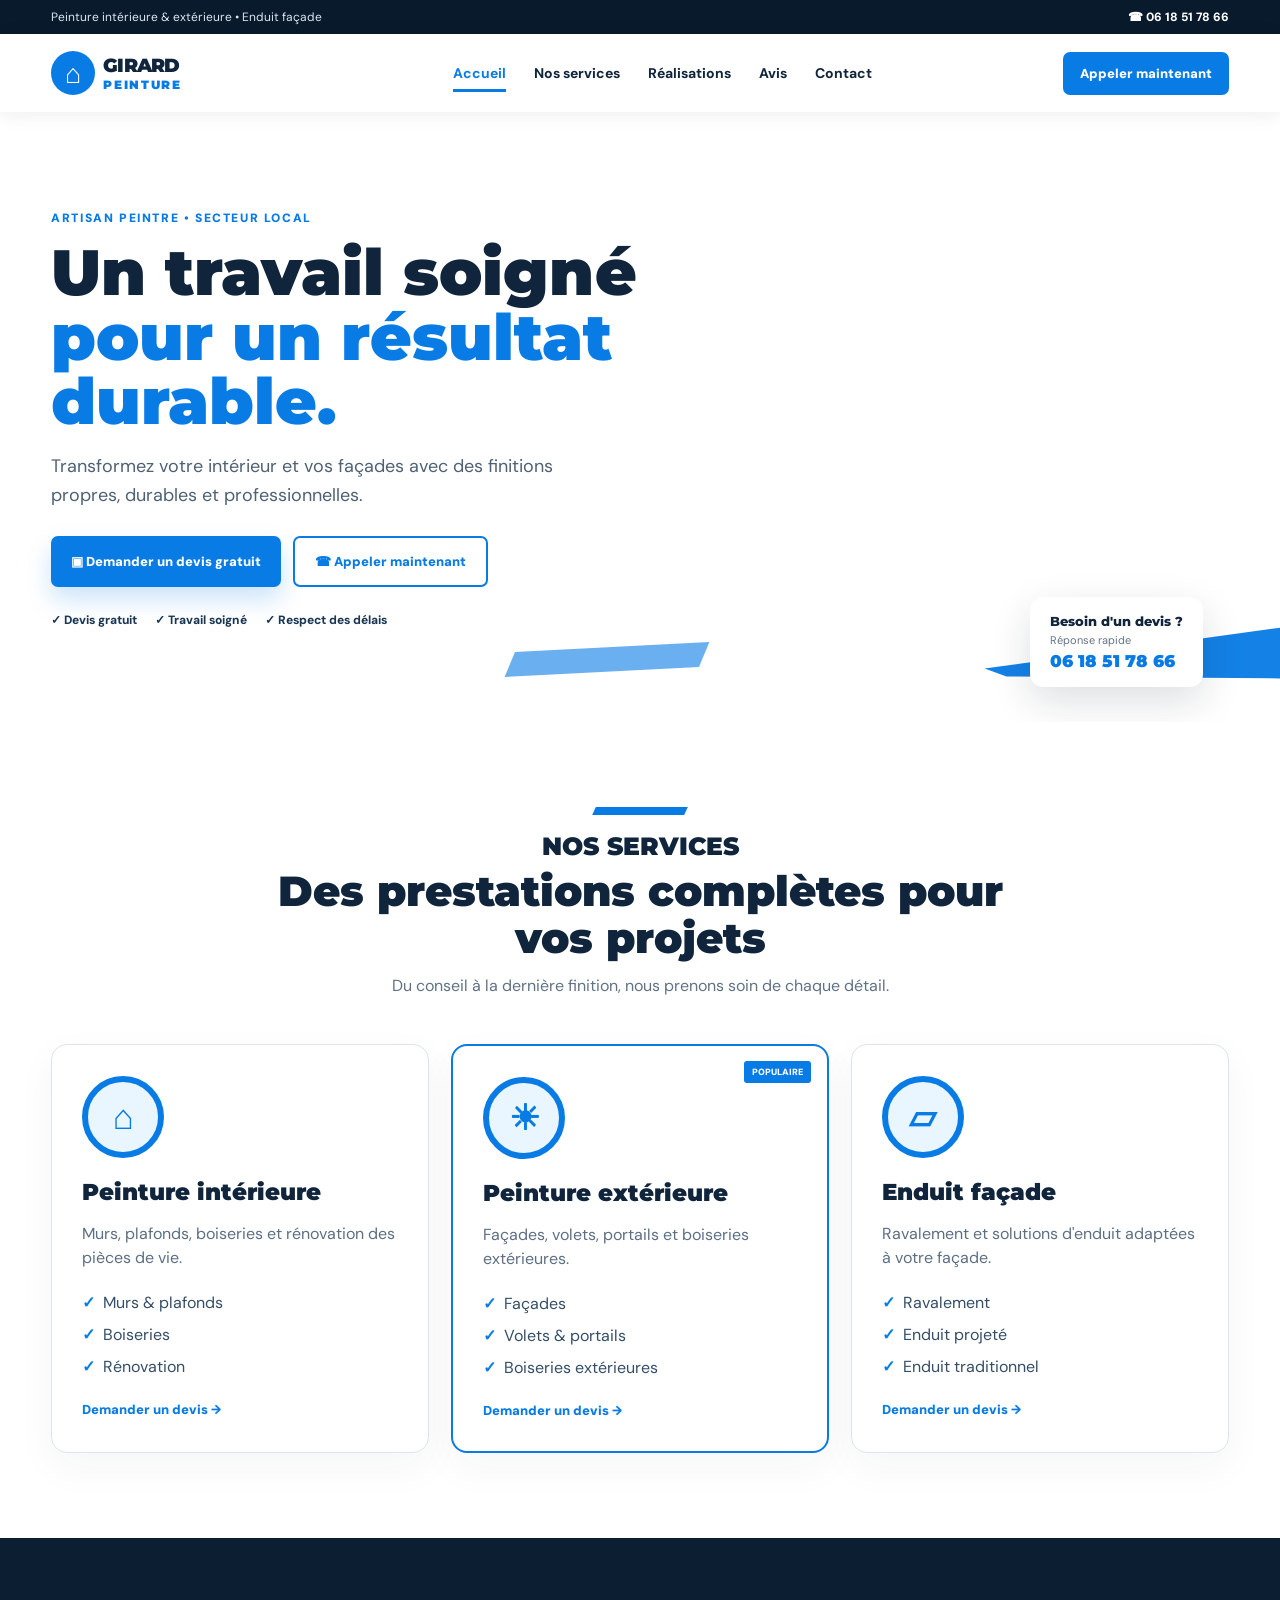
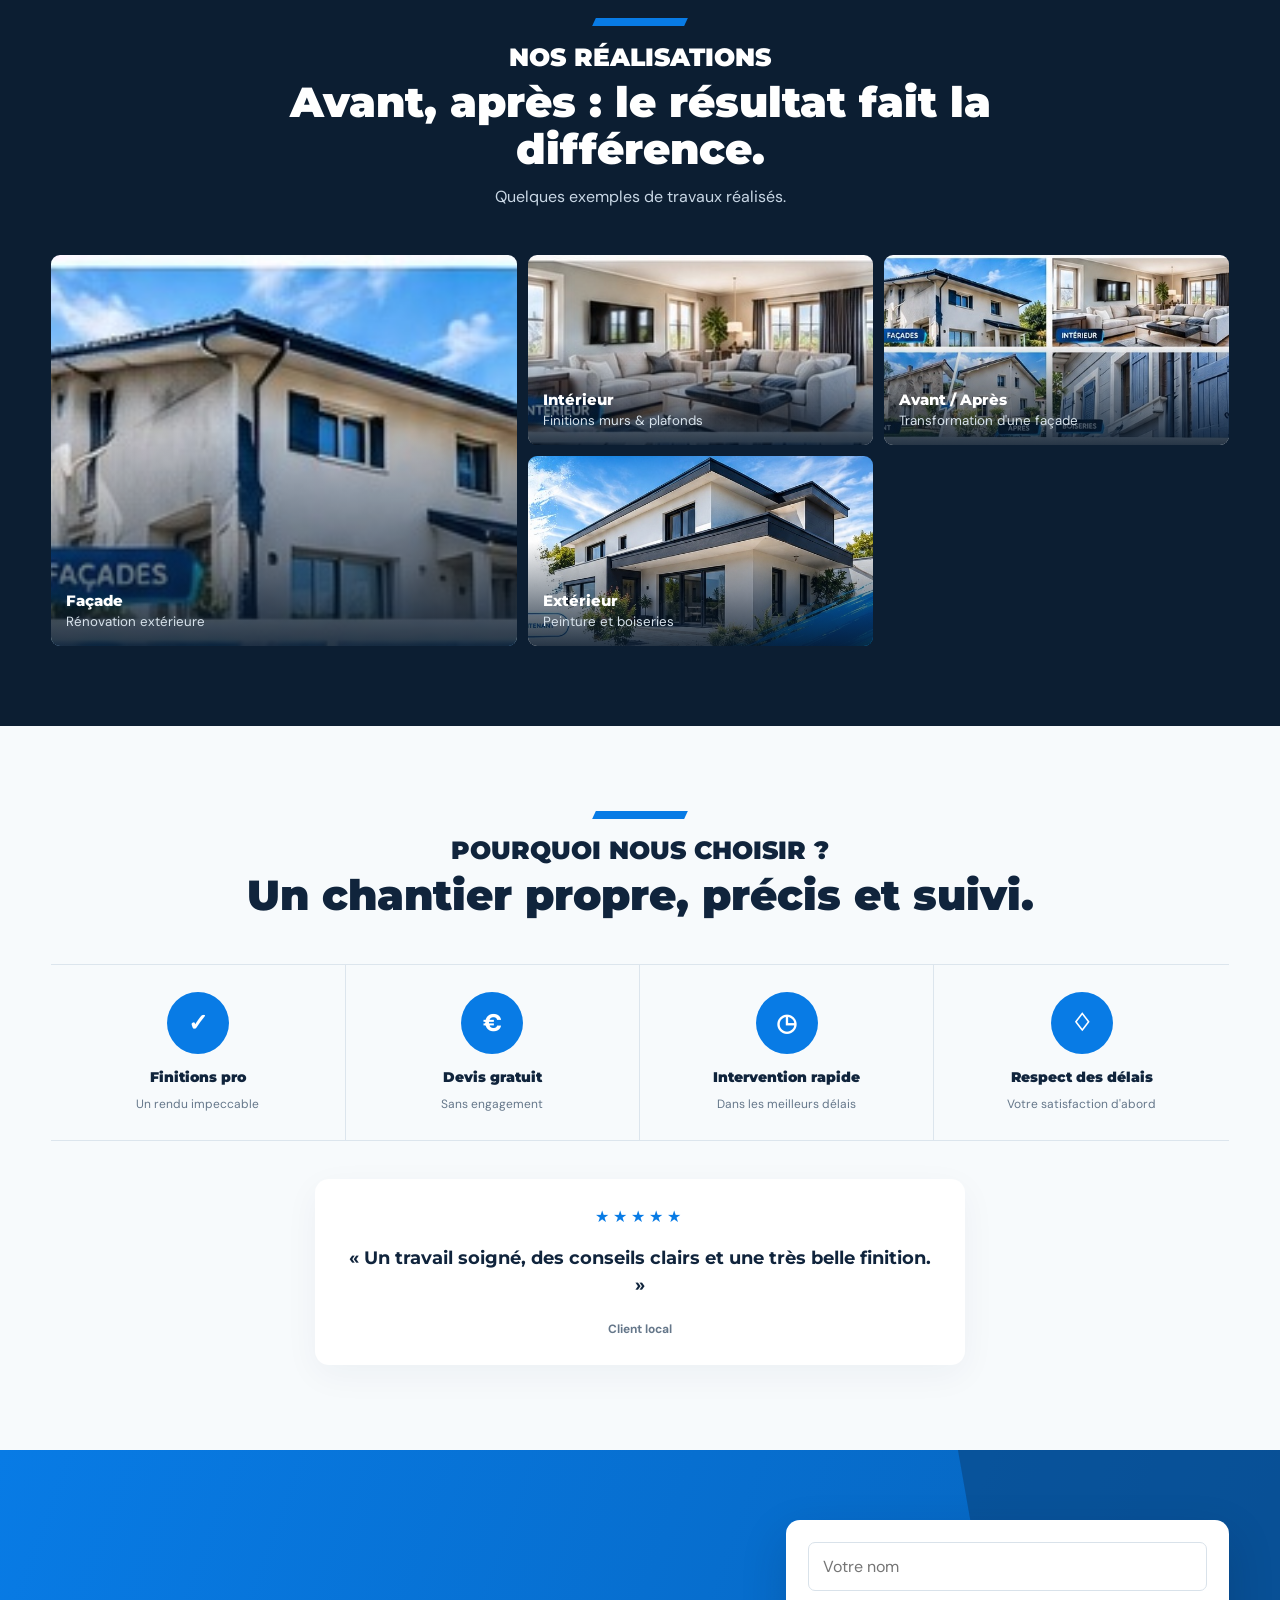
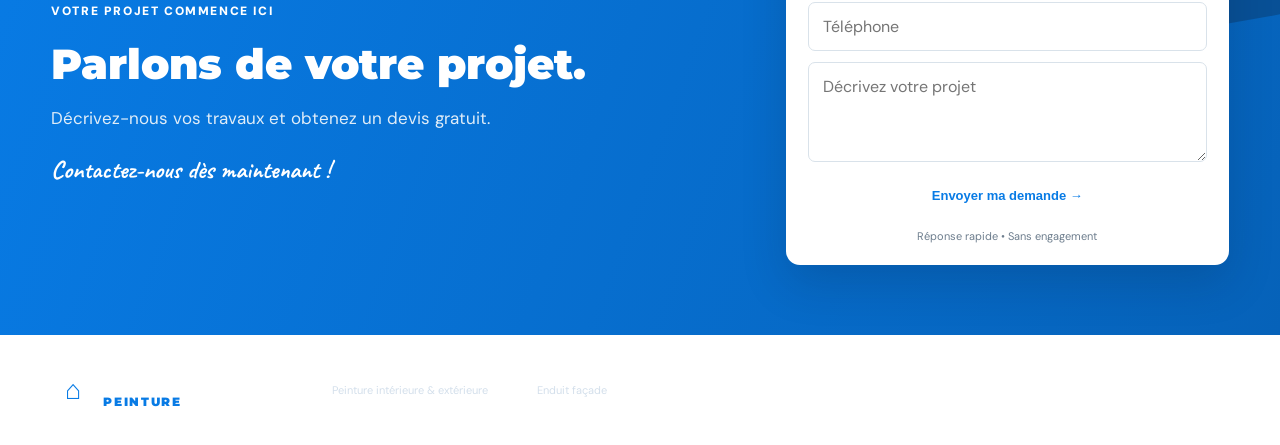
==== index.html @ bf3f321a "Add files via upload" ====
<!doctype html>
<html lang="fr">
<head>
<meta charset="utf-8">
<meta name="viewport" content="width=device-width, initial-scale=1">
<meta name="description" content="Girard Peinture — peinture intérieure, extérieure, boiseries et enduit façade. Devis gratuit.">
<meta name="theme-color" content="#087be5">
<title>Girard Peinture — Peinture & rénovation</title>
<link rel="preconnect" href="https://fonts.googleapis.com">
<link rel="preconnect" href="https://fonts.gstatic.com" crossorigin>
<link href="https://fonts.googleapis.com/css2?family=DM+Sans:wght@400;500;600;700;800&family=Montserrat:wght@700;800;900&family=Caveat:wght@600;700&display=swap" rel="stylesheet">
<link rel="stylesheet" href="style.css">
</head>
<body>
<div class="top-strip"><div class="wrap top-inner"><span>Peinture intérieure & extérieure • Enduit façade</span><a href="tel:+33618517866">☎ 06 18 51 78 66</a></div></div>
<header class="header">
 <div class="wrap nav">
  <a class="logo" href="#accueil"><span class="logo-mark">⌂</span><span><b>GIRARD</b><em>PEINTURE</em></span></a>
  <button class="burger" aria-label="Ouvrir le menu">☰</button>
  <nav id="nav"><a class="active" href="#accueil">Accueil</a><a href="#services">Nos services</a><a href="#realisations">Réalisations</a><a href="#avis">Avis</a><a href="#contact">Contact</a></nav>
  <a class="header-call" href="tel:+33618517866">Appeler maintenant</a>
 </div>
</header>

<main>
<section id="accueil" class="hero">
 <div class="hero-bg"></div><div class="hero-fade"></div><div class="brush brush-one"></div><div class="brush brush-two"></div>
 <div class="wrap hero-grid">
  <div class="hero-copy">
   <div class="badge">ARTISAN PEINTRE • SECTEUR LOCAL</div>
   <h1>Un travail soigné<br><span>pour un résultat durable.</span></h1>
   <p>Transformez votre intérieur et vos façades avec des finitions propres, durables et professionnelles.</p>
   <div class="actions"><a class="btn primary" href="#contact">▣ Demander un devis gratuit</a><a class="btn secondary" href="tel:+33618517866">☎ Appeler maintenant</a></div>
   <div class="proof"><span>✓ Devis gratuit</span><span>✓ Travail soigné</span><span>✓ Respect des délais</span></div>
  </div>
 </div>
 <div class="hero-card"><strong>Besoin d'un devis ?</strong><span>Réponse rapide</span><a href="tel:+33618517866">06 18 51 78 66</a></div>
</section>

<section id="services" class="section">
 <div class="wrap">
  <div class="section-head"><div class="paint-line"></div><p>NOS SERVICES</p><h2>Des prestations complètes pour vos projets</h2><span>Du conseil à la dernière finition, nous prenons soin de chaque détail.</span></div>
  <div class="services">
   <article class="service"><div class="service-icon">⌂</div><h3>Peinture intérieure</h3><p>Murs, plafonds, boiseries et rénovation des pièces de vie.</p><ul><li>Murs & plafonds</li><li>Boiseries</li><li>Rénovation</li></ul><a href="#contact">Demander un devis →</a></article>
   <article class="service featured"><div class="tag">POPULAIRE</div><div class="service-icon">☀</div><h3>Peinture extérieure</h3><p>Façades, volets, portails et boiseries extérieures.</p><ul><li>Façades</li><li>Volets & portails</li><li>Boiseries extérieures</li></ul><a href="#contact">Demander un devis →</a></article>
   <article class="service"><div class="service-icon">▱</div><h3>Enduit façade</h3><p>Ravalement et solutions d'enduit adaptées à votre façade.</p><ul><li>Ravalement</li><li>Enduit projeté</li><li>Enduit traditionnel</li></ul><a href="#contact">Demander un devis →</a></article>
  </div>
 </div>
</section>

<section id="realisations" class="projects">
 <div class="wrap">
  <div class="section-head dark"><div class="paint-line"></div><p>NOS RÉALISATIONS</p><h2>Avant, après : le résultat fait la différence.</h2><span>Quelques exemples de travaux réalisés.</span></div>
  <div class="project-gallery">
   <figure class="big"><img src="facade.jpg" alt="Réalisation de peinture de façade"><figcaption><b>Façade</b><small>Rénovation extérieure</small></figcaption></figure>
   <figure><img src="interieur.jpg" alt="Réalisation de peinture intérieure"><figcaption><b>Intérieur</b><small>Finitions murs & plafonds</small></figcaption></figure>
   <figure><img src="realisations.jpg" alt="Avant après peinture"><figcaption><b>Avant / Après</b><small>Transformation d'une façade</small></figcaption></figure>
   <figure><img src="hero.jpg" alt="Maison rénovée"><figcaption><b>Extérieur</b><small>Peinture et boiseries</small></figcaption></figure>
  </div>
 </div>
</section>

<section id="avis" class="section light-section">
 <div class="wrap">
  <div class="section-head"><div class="paint-line"></div><p>POURQUOI NOUS CHOISIR ?</p><h2>Un chantier propre, précis et suivi.</h2></div>
  <div class="benefits">
   <div><i>✓</i><h3>Finitions pro</h3><span>Un rendu impeccable</span></div>
   <div><i>€</i><h3>Devis gratuit</h3><span>Sans engagement</span></div>
   <div><i>◷</i><h3>Intervention rapide</h3><span>Dans les meilleurs délais</span></div>
   <div><i>♢</i><h3>Respect des délais</h3><span>Votre satisfaction d'abord</span></div>
  </div>
  <div class="quote"><div class="stars">★★★★★</div><p>« Un travail soigné, des conseils clairs et une très belle finition. »</p><strong>Client local</strong></div>
 </div>
</section>

<section id="contact" class="contact">
 <div class="contact-shape"></div>
 <div class="wrap contact-grid">
  <div><div class="badge light-badge">VOTRE PROJET COMMENCE ICI</div><h2>Parlons de votre projet.</h2><p>Décrivez-nous vos travaux et obtenez un devis gratuit.</p><div class="scribble">Contactez-nous dès maintenant !</div></div>
  <form class="contact-form" onsubmit="return fakeSubmit(event)">
   <input id="name" required placeholder="Votre nom">
   <input id="phone" required placeholder="Téléphone">
   <textarea id="message" required placeholder="Décrivez votre projet"></textarea>
   <button class="btn white" type="submit">Envoyer ma demande →</button>
   <small id="form-note">Réponse rapide • Sans engagement</small>
  </form>
 </div>
</section>
</main>

<footer><div class="wrap footer"><div class="logo footer-logo"><span class="logo-mark">⌂</span><span><b>GIRARD</b><em>PEINTURE</em></span></div><span>Peinture intérieure & extérieure</span><span>Enduit façade</span><a href="tel:+33618517866">06 18 51 78 66</a><a href="mailto:contact@girard-peinture.fr">contact@girard-peinture.fr</a></div></footer>
<script src="script.js"></script>
</body></html>
---- style.css ----
*{box-sizing:border-box}html{scroll-behavior:smooth}body{margin:0;font-family:"DM Sans",sans-serif;color:#10243c;background:#fff}a{text-decoration:none;color:inherit}.wrap{width:min(1180px,92%);margin:auto}.top-strip{background:#081a2c;color:#dbe6ef;font-size:12px}.top-inner{height:34px;display:flex;justify-content:space-between;align-items:center}.top-inner a{color:#fff;font-weight:800}.header{height:78px;background:#fff;position:sticky;top:0;z-index:30;box-shadow:0 3px 18px #071a2b12}.nav{height:100%;display:flex;align-items:center;gap:28px}.logo{display:flex;align-items:center;gap:8px;min-width:210px}.logo-mark{width:44px;height:44px;border-radius:50%;display:grid;place-items:center;background:#087be5;color:#fff;font:900 27px Montserrat}.logo b{display:block;font:900 19px Montserrat;letter-spacing:-.8px}.logo em{display:block;color:#087be5;font:900 12px Montserrat;letter-spacing:1.7px;font-style:normal}.nav nav{display:flex;justify-content:center;gap:28px;flex:1}.nav nav a{font-size:14px;font-weight:700;padding:29px 0;position:relative}.nav nav a.active,.nav nav a:hover{color:#087be5}.nav nav a.active:after{content:"";position:absolute;height:3px;background:#087be5;left:0;right:0;bottom:19px}.header-call{background:#087be5;color:#fff;border-radius:7px;padding:13px 17px;font-weight:900;font-size:13px}.burger{display:none;background:none;border:0;font-size:25px}.hero{height:610px;position:relative;overflow:hidden}.hero-bg{position:absolute;inset:0;background:url("assets/hero.jpg") center right/cover no-repeat}.hero-fade{position:absolute;inset:0;background:linear-gradient(90deg,#fff 0%,#fff 39%,#ffffffeb 54%,#ffffff35 77%,transparent 100%)}.brush{position:absolute;background:#087be5;transform:skewX(-25deg) rotate(-3deg);opacity:.95}.brush-one{width:360px;height:62px;right:-70px;bottom:35px;clip-path:polygon(0 55%,100% 0,94% 100%,7% 70%)}.brush-two{width:190px;height:25px;left:40%;bottom:50px;opacity:.6}.hero-grid{height:100%;display:flex;align-items:center;position:relative}.hero-copy{max-width:640px}.badge{display:inline-block;color:#087be5;font-size:12px;font-weight:900;letter-spacing:1.6px;margin-bottom:14px}.hero h1{font:900 clamp(40px,5.1vw,64px)/1.01 Montserrat;margin:0 0 17px}.hero h1 span{color:#087be5}.hero-copy>p{font-size:18px;line-height:1.65;color:#4e6175;max-width:570px}.actions{display:flex;gap:12px;flex-wrap:wrap;margin:25px 0}.btn{display:inline-flex;border:0;align-items:center;justify-content:center;border-radius:7px;padding:15px 20px;font-size:13px;font-weight:900;cursor:pointer}.primary{background:#087be5;color:#fff;box-shadow:0 12px 25px #087be536}.secondary{border:2px solid #087be5;color:#087be5;background:#fff}.proof{display:flex;gap:18px;flex-wrap:wrap;font-size:12px;font-weight:800;color:#193653}.hero-card{position:absolute;right:6%;bottom:35px;background:#fff;border-radius:13px;padding:16px 20px;box-shadow:0 14px 40px #071a2b24;display:flex;flex-direction:column;gap:4px}.hero-card strong{font:800 13px Montserrat}.hero-card span{font-size:11px;color:#647487}.hero-card a{color:#087be5;font:900 17px Montserrat}.section{padding:85px 0}.section-head{text-align:center;max-width:800px;margin:0 auto 45px}.paint-line{width:92px;height:8px;background:#087be5;transform:skewX(-25deg);margin:0 auto 16px}.section-head p{font:900 25px Montserrat;margin:0 0 7px}.section-head h2{font:900 clamp(28px,3.5vw,42px)/1.12 Montserrat;margin:0 0 11px}.section-head span{color:#607286;line-height:1.6}.services{display:grid;grid-template-columns:repeat(3,1fr);gap:22px}.service{position:relative;border:1px solid #dce5ed;border-radius:16px;padding:31px 30px;box-shadow:0 14px 40px #0b2b4d0b;background:#fff;transition:.25s}.service:hover{transform:translateY(-6px);box-shadow:0 20px 45px #0b2b4d17}.service.featured{border:2px solid #087be5}.tag{position:absolute;right:16px;top:15px;color:#fff;background:#087be5;padding:5px 8px;border-radius:3px;font-size:9px;font-weight:900}.service-icon{width:82px;height:82px;border-radius:50%;display:grid;place-items:center;border:6px solid #087be5;background:#eaf6ff;color:#087be5;font:900 35px Montserrat}.service h3{font:900 23px Montserrat;margin:20px 0 8px}.service p{color:#5c6f83;line-height:1.55}.service ul{list-style:none;padding:0;color:#344e68;line-height:2;margin:15px 0}.service li:before{content:"✓";color:#087be5;font-weight:900;margin-right:8px}.service a{color:#087be5;font-weight:900;font-size:13px}.projects{background:#0c1e32;padding:80px 0;color:#fff}.dark span{color:#c9d7e5}.dark p{color:#fff}.project-gallery{display:grid;grid-template-columns:1.35fr 1fr 1fr;grid-template-rows:190px 190px;gap:11px}.project-gallery figure{margin:0;position:relative;overflow:hidden;border-radius:9px}.project-gallery .big{grid-row:span 2}.project-gallery img{width:100%;height:100%;object-fit:cover;transition:.4s}.project-gallery figure:hover img{transform:scale(1.05)}.project-gallery figure:after{content:"";position:absolute;inset:0;background:linear-gradient(transparent 45%,#051629dc)}.project-gallery figcaption{position:absolute;z-index:2;bottom:15px;left:15px}.project-gallery b{display:block;font:800 15px Montserrat}.project-gallery small{color:#d8e3ec}.light-section{background:#f7fafc}.benefits{display:grid;grid-template-columns:repeat(4,1fr);border-top:1px solid #dce5ed;border-bottom:1px solid #dce5ed}.benefits>div{text-align:center;padding:27px 15px;border-right:1px solid #dce5ed}.benefits>div:last-child{border:0}.benefits i{width:62px;height:62px;border-radius:50%;display:grid;place-items:center;background:#087be5;color:#fff;font-style:normal;font-weight:900;font-size:24px;margin:0 auto 14px}.benefits h3{font:900 14px Montserrat;margin:0 0 6px}.benefits span{font-size:12px;color:#65778a}.quote{max-width:650px;margin:38px auto 0;background:#fff;border-radius:14px;padding:27px;text-align:center;box-shadow:0 10px 35px #0b2b4d0c}.stars{color:#087be5;letter-spacing:4px}.quote p{font:700 18px Montserrat;line-height:1.5}.quote strong{font-size:12px;color:#65778a}.contact{position:relative;overflow:hidden;background:linear-gradient(110deg,#087be5,#0662b9);color:#fff;padding:70px 0}.contact-shape{position:absolute;width:420px;height:260px;right:-110px;top:-80px;background:#0a3d70;opacity:.5;transform:rotate(-10deg)}.contact-grid{position:relative;display:grid;grid-template-columns:1.2fr .8fr;gap:70px;align-items:center}.light-badge{color:#fff}.contact h2{font:900 42px Montserrat;margin:5px 0 10px}.contact p{font-size:17px;color:#e0edf8}.scribble{font:700 25px Caveat,cursive;margin-top:25px}.contact-form{background:#fff;border-radius:14px;padding:22px;box-shadow:0 18px 45px #061a2c2b;display:flex;flex-direction:column;gap:11px}.contact-form input,.contact-form textarea{font:inherit;border:1px solid #d9e2ea;border-radius:7px;padding:13px 14px;outline:none}.contact-form input:focus,.contact-form textarea:focus{border-color:#087be5}.contact-form textarea{height:100px;resize:vertical}.white{background:#fff;color:#087be5}.contact-form small{color:#6d7d8d;text-align:center;font-size:11px}.footer{min-height:110px;display:grid;grid-template-columns:1.4fr 1fr 1fr 1fr 1.5fr;align-items:center;gap:18px;color:#d3dfeb;font-size:11px}.footer a{color:#fff}.footer-logo{color:#fff}.footer-logo .logo-mark{background:#fff;color:#087be5}@media(max-width:900px){.nav nav{display:none}.burger{display:block;order:3}.header-call{margin-left:auto}.hero{height:680px}.hero-bg{background-position:65% bottom;background-size:auto 54%}.hero-fade{background:linear-gradient(180deg,#fff 0%,#ffffffef 53%,#ffffff42 100%)}.hero-card{right:4%;bottom:20px}.services{grid-template-columns:1fr}.project-gallery{grid-template-columns:1fr 1fr;grid-template-rows:220px 180px 180px}.project-gallery .big{grid-column:span 2;grid-row:auto}.benefits{grid-template-columns:repeat(2,1fr)}.benefits>div:nth-child(2n){border-right:0}.contact-grid{grid-template-columns:1fr}.footer{grid-template-columns:repeat(2,1fr);padding:25px 0}}@media(max-width:600px){.top-inner{height:30px;font-size:10px}.top-inner span{display:none}.top-inner{justify-content:flex-end}.header{height:68px}.logo{min-width:0}.logo-mark{width:39px;height:39px;font-size:23px}.logo b{font-size:16px}.logo em{font-size:9px}.header-call{font-size:0;width:42px;height:42px;padding:0;display:grid;place-items:center}.header-call:after{content:"☎";font-size:18px}.hero{height:690px}.hero-copy{padding-top:35px}.hero h1{font-size:37px}.hero-copy>p{font-size:16px}.hero-card{left:4%;right:4%;bottom:18px;align-items:center}.section{padding:65px 0}.project-gallery{grid-template-columns:1fr;grid-template-rows:230px 190px 190px 190px}.project-gallery .big{grid-column:auto}.benefits{grid-template-columns:1fr}.benefits>div,.benefits>div:nth-child(2n){border-right:0;border-bottom:1px solid #dce5ed}.benefits>div:last-child{border-bottom:0}.contact h2{font-size:34px}.footer{grid-template-columns:1fr}.actions .btn{width:100%}}
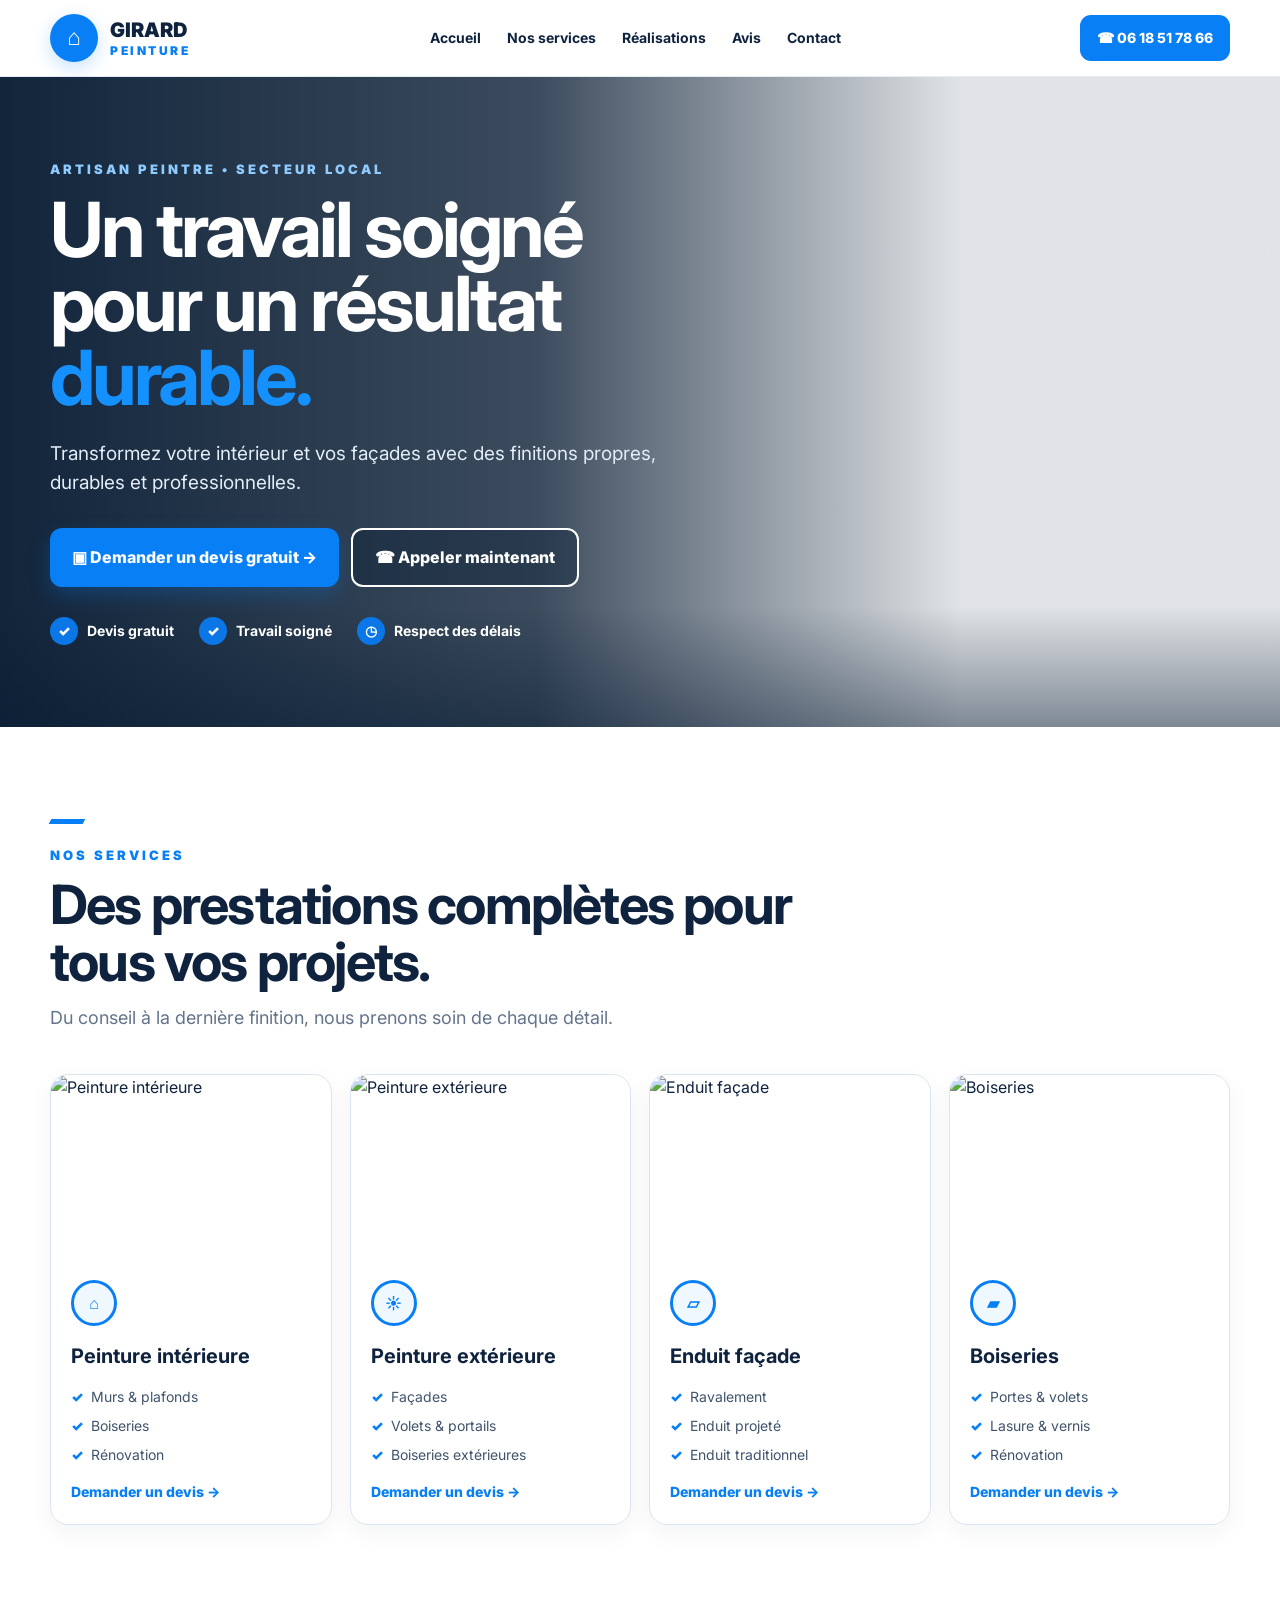
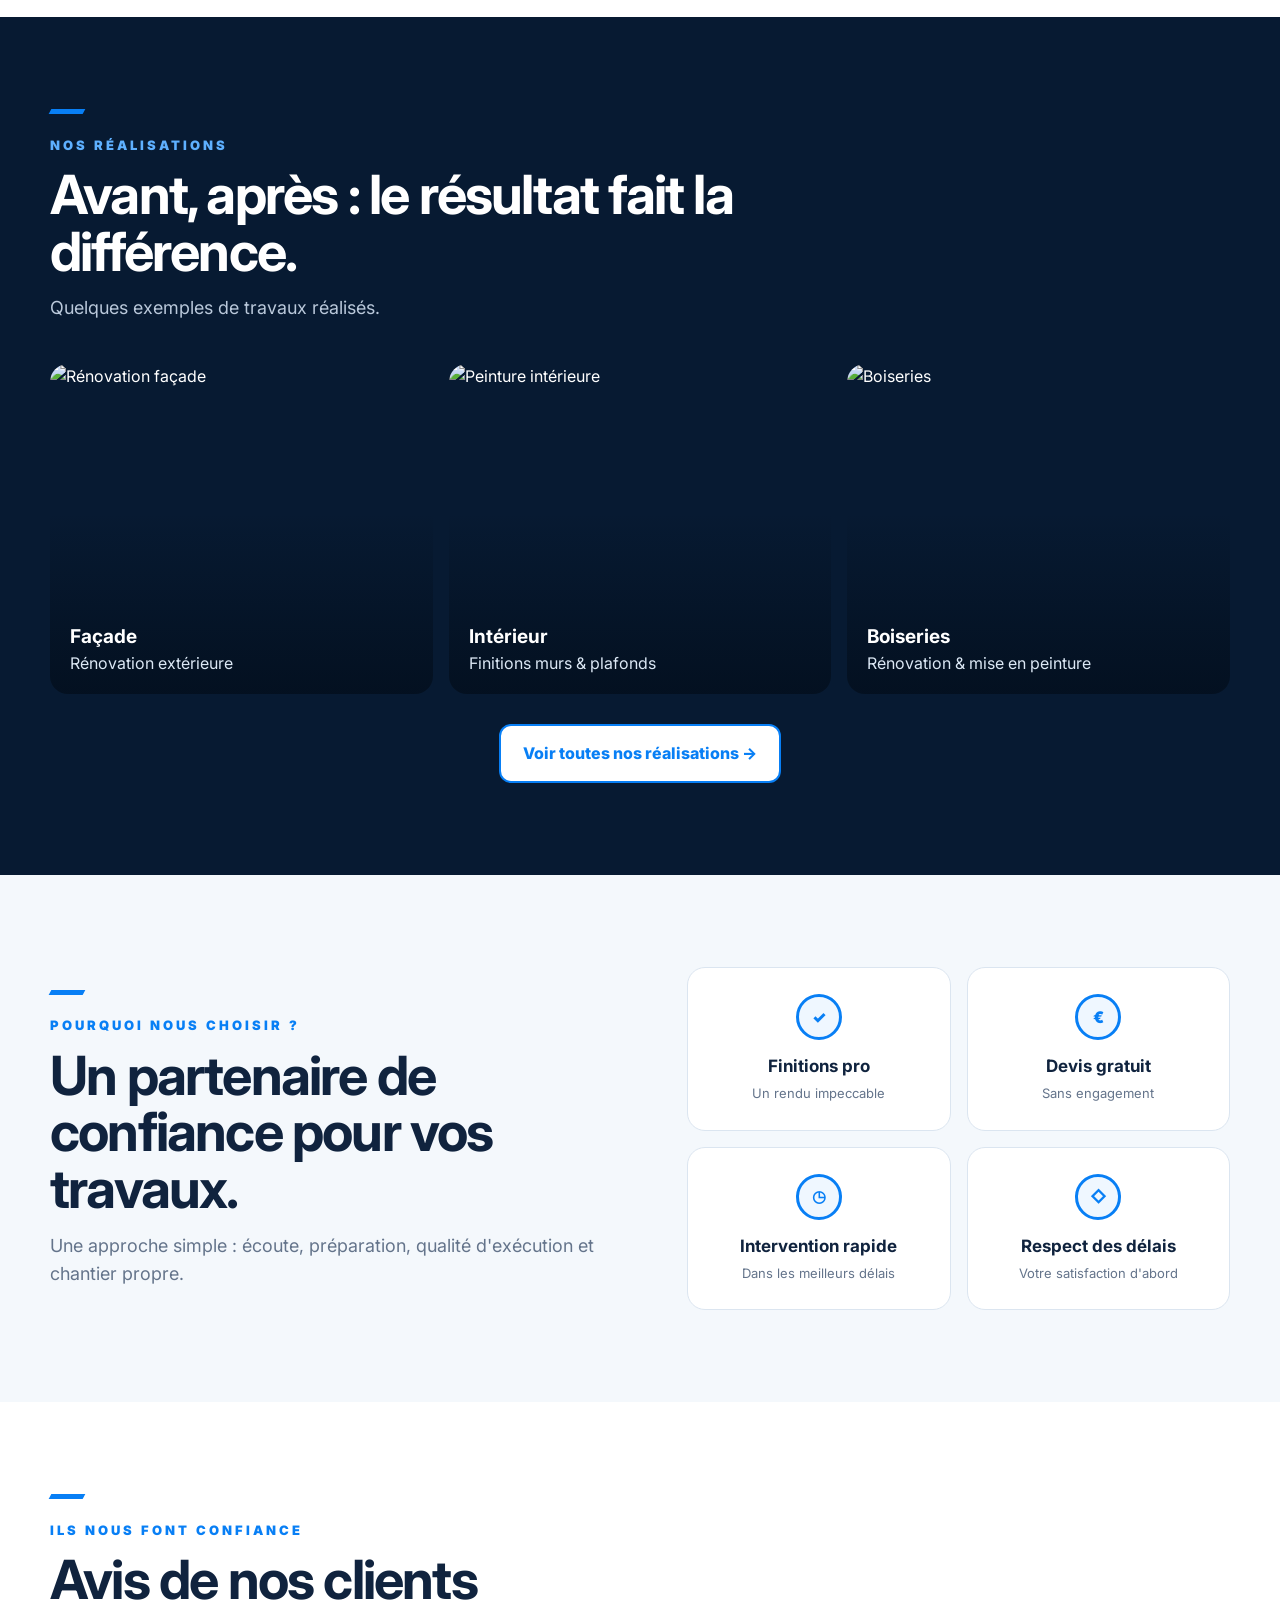
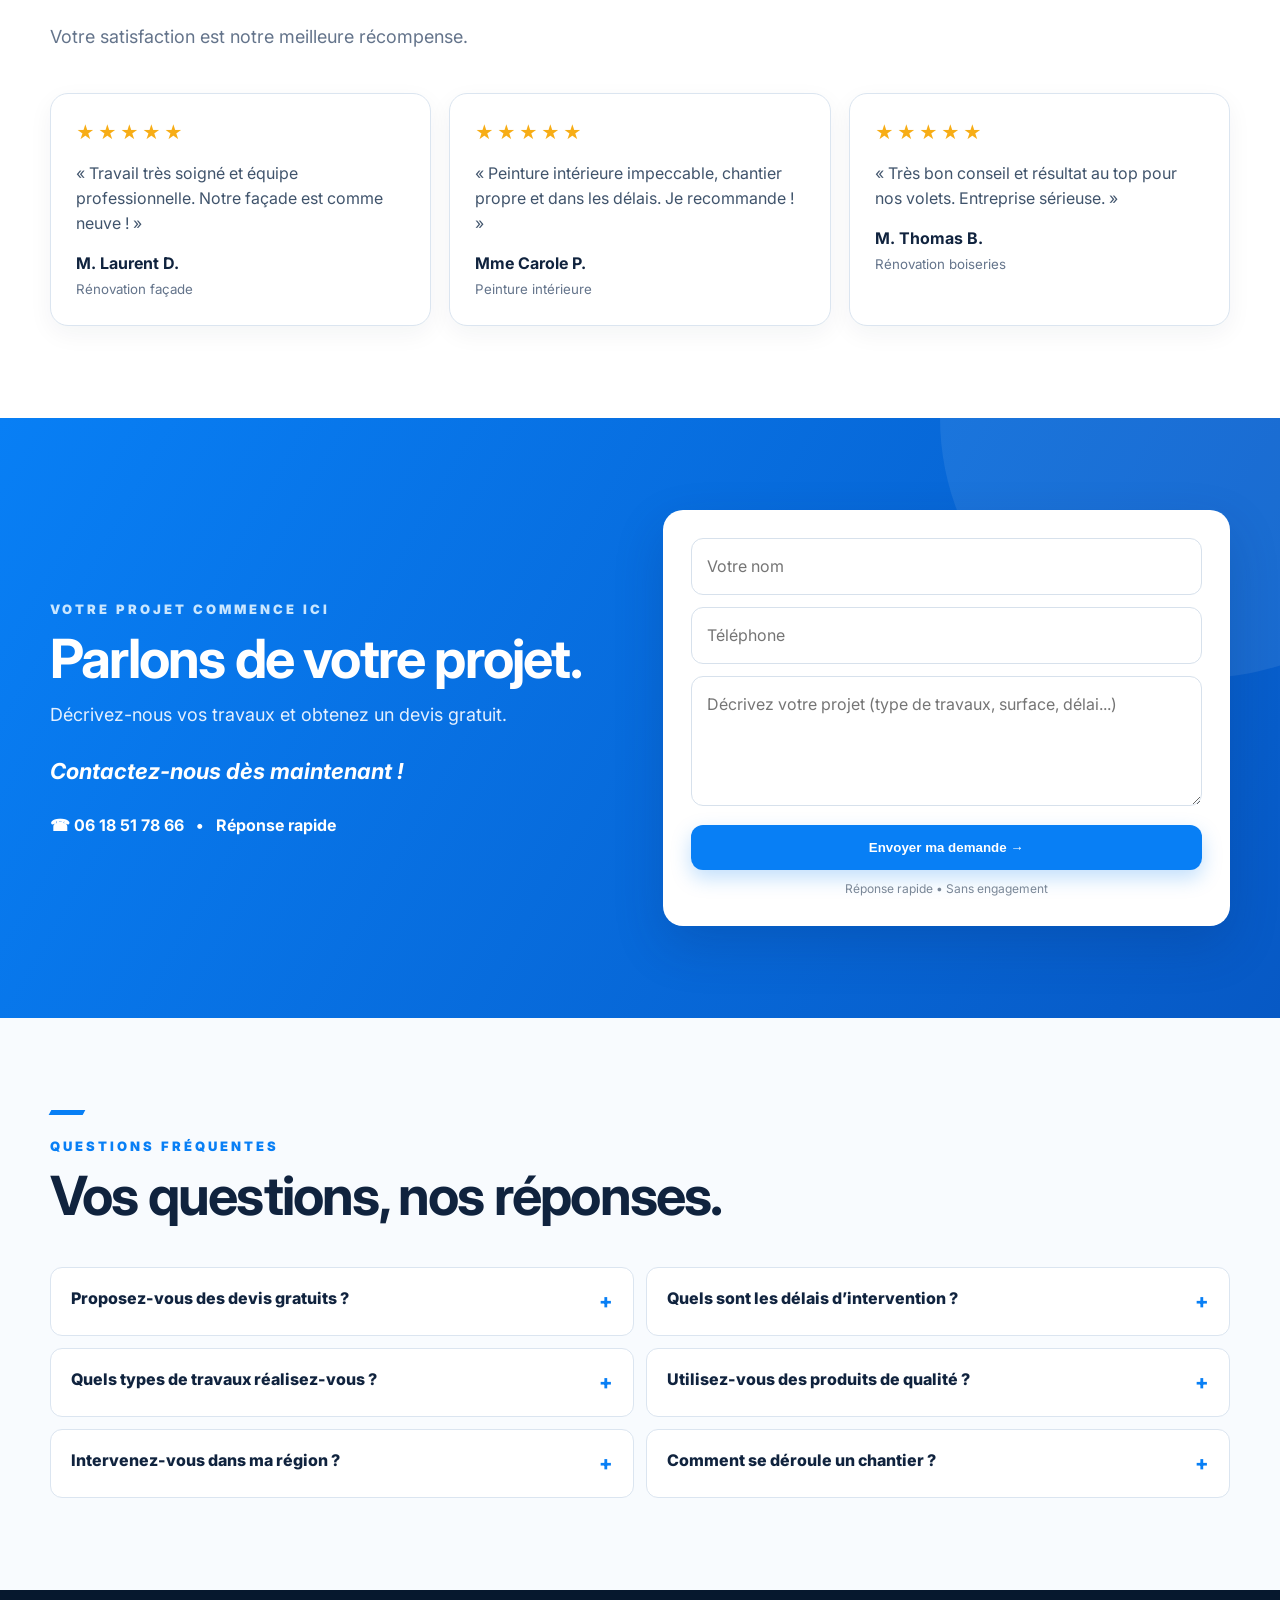
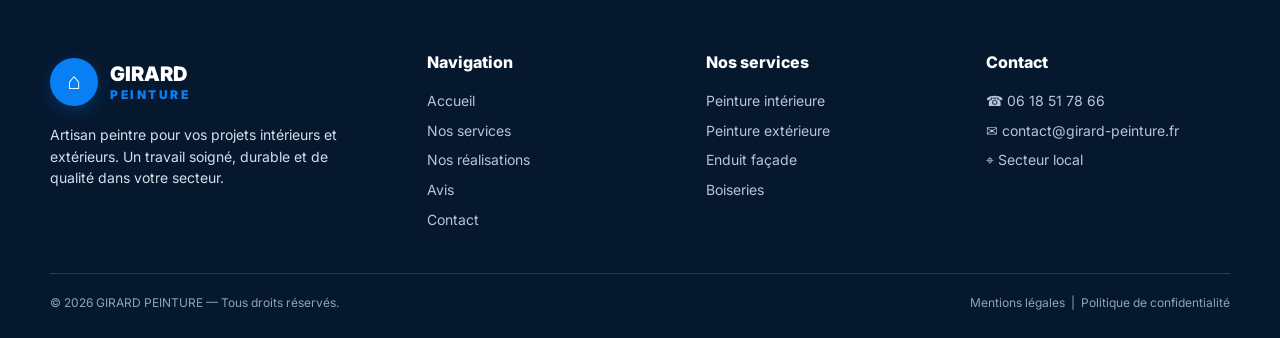
==== commit 534bbeff: "Add files via upload" ====
--- a/index.html
+++ b/index.html
@@ -1,93 +1,273 @@
-<!doctype html>
+<!DOCTYPE html>
 <html lang="fr">
 <head>
-<meta charset="utf-8">
-<meta name="viewport" content="width=device-width, initial-scale=1">
-<meta name="description" content="Girard Peinture — peinture intérieure, extérieure, boiseries et enduit façade. Devis gratuit.">
-<meta name="theme-color" content="#087be5">
-<title>Girard Peinture — Peinture & rénovation</title>
+<meta charset="UTF-8">
+<meta name="viewport" content="width=device-width, initial-scale=1.0">
+<meta name="description" content="GIRARD PEINTURE — Peinture intérieure, extérieure, enduit façade et boiseries. Devis gratuit.">
+<title>GIRARD PEINTURE — Peinture & rénovation</title>
 <link rel="preconnect" href="https://fonts.googleapis.com">
 <link rel="preconnect" href="https://fonts.gstatic.com" crossorigin>
-<link href="https://fonts.googleapis.com/css2?family=DM+Sans:wght@400;500;600;700;800&family=Montserrat:wght@700;800;900&family=Caveat:wght@600;700&display=swap" rel="stylesheet">
-<link rel="stylesheet" href="style.css">
+<link href="https://fonts.googleapis.com/css2?family=Inter:wght@400;500;600;700;800;900&display=swap" rel="stylesheet">
+<style>
+:root{--blue:#087ff5;--blue2:#126fe0;--navy:#071a32;--ink:#10233e;--muted:#64748b;--light:#f4f8fc;--line:#dbe5f0;--white:#fff;--radius:22px;--shadow:0 14px 40px rgba(15,35,62,.10)}
+*{box-sizing:border-box;margin:0;padding:0}
+html{scroll-behavior:smooth}
+body{font-family:Inter,Arial,sans-serif;color:var(--ink);background:#fff;line-height:1.55;overflow-x:hidden}
+a{text-decoration:none;color:inherit}
+img{display:block;width:100%;object-fit:cover}
+.container{width:min(1180px,calc(100% - 40px));margin:auto}
+.btn{display:inline-flex;align-items:center;justify-content:center;gap:10px;padding:15px 22px;border-radius:12px;font-weight:800;transition:.25s;cursor:pointer;border:0}
+.btn-primary{background:var(--blue);color:#fff;box-shadow:0 8px 20px rgba(8,127,245,.25)}
+.btn-primary:hover{transform:translateY(-2px);background:#006fe2}
+.btn-outline{border:2px solid var(--blue);color:var(--blue);background:#fff}
+.btn-outline:hover{background:#eef7ff}
+.section{padding:92px 0}
+.section-head{max-width:760px;margin-bottom:42px}
+.eyebrow{font-size:13px;letter-spacing:3px;font-weight:900;color:var(--blue);text-transform:uppercase;margin-bottom:12px}
+.kicker{display:inline-block;width:34px;height:5px;background:var(--blue);transform:skew(-28deg);margin-bottom:14px}
+h2{font-size:clamp(34px,5vw,54px);line-height:1.05;letter-spacing:-1.8px}
+.lead{font-size:18px;color:var(--muted);margin-top:14px}
+header{position:sticky;top:0;z-index:1000;background:rgba(255,255,255,.94);backdrop-filter:blur(14px);border-bottom:1px solid rgba(219,229,240,.7)}
+.nav{height:76px;display:flex;align-items:center;justify-content:space-between;gap:20px}
+.brand{display:flex;align-items:center;gap:12px;font-weight:900}
+.brand-mark{width:48px;height:48px;border-radius:50%;background:var(--blue);display:grid;place-items:center;color:#fff;font-size:23px;box-shadow:0 6px 18px rgba(8,127,245,.22)}
+.brand-name{font-size:20px;line-height:1}
+.brand-name span{display:block;color:var(--blue);font-size:12px;letter-spacing:2.5px;margin-top:5px}
+.navlinks{display:flex;gap:26px;font-size:14px;font-weight:700}
+.navlinks a:hover{color:var(--blue)}
+.nav-actions{display:flex;align-items:center;gap:10px}
+.phone{background:var(--blue);color:#fff;padding:12px 17px;border-radius:11px;font-weight:800;font-size:14px}
+.menu{display:none;border:0;background:transparent;font-size:28px;color:var(--blue)}
+.hero{position:relative;min-height:650px;color:#fff;background:linear-gradient(90deg,rgba(5,25,48,.95) 0%,rgba(5,25,48,.78) 42%,rgba(5,25,48,.12) 75%),url('https://images.unsplash.com/photo-1600607687920-4e2a09cf159d?auto=format&fit=crop&w=1800&q=85') center/cover}
+.hero:after{content:"";position:absolute;inset:auto 0 0;height:120px;background:linear-gradient(transparent,#061a31);opacity:.45}
+.hero-inner{position:relative;z-index:2;min-height:650px;display:flex;align-items:center;padding:75px 0}
+.hero-copy{max-width:650px}
+.hero h1{font-size:clamp(44px,6vw,76px);line-height:.98;letter-spacing:-3px;margin:12px 0 24px}
+.hero h1 span{color:#1590ff}
+.hero .lead{color:#e3edf8;max-width:620px;font-size:19px}
+.hero-buttons{display:flex;gap:12px;flex-wrap:wrap;margin-top:30px}
+.hero .btn-outline{background:rgba(7,26,50,.35);color:#fff;border-color:#fff}
+.hero-points{display:flex;gap:25px;flex-wrap:wrap;margin-top:30px}
+.hero-point{display:flex;align-items:center;gap:9px;font-weight:700;font-size:14px}
+.check{width:28px;height:28px;border-radius:50%;display:grid;place-items:center;background:#0b77e6;font-weight:900}
+.services{background:#fff}
+.cards{display:grid;grid-template-columns:repeat(4,1fr);gap:18px}
+.card{border:1px solid var(--line);border-radius:18px;overflow:hidden;background:#fff;box-shadow:0 8px 25px rgba(15,35,62,.05);transition:.3s}
+.card:hover{transform:translateY(-6px);box-shadow:var(--shadow)}
+.card img{height:185px}
+.card-body{padding:20px}
+.icon{width:46px;height:46px;border:3px solid var(--blue);border-radius:50%;display:grid;place-items:center;color:var(--blue);background:#eff7ff;font-weight:900;margin-bottom:15px}
+.card h3{font-size:20px;margin-bottom:9px}
+.card p{color:var(--muted);font-size:14px}
+.list{list-style:none;margin:14px 0}
+.list li{margin:7px 0;color:#40546c;font-size:14px}
+.list li:before{content:"✓";color:var(--blue);font-weight:900;margin-right:8px}
+.card-link{color:var(--blue);font-weight:800;font-size:14px}
+.gallery{background:var(--navy);color:#fff}
+.gallery .lead{color:#b9c8da}
+.gallery-grid{display:grid;grid-template-columns:repeat(3,1fr);gap:16px}
+.gallery-item{position:relative;height:330px;border-radius:18px;overflow:hidden}
+.gallery-item:after{content:"";position:absolute;inset:0;background:linear-gradient(transparent 45%,rgba(3,15,30,.88))}
+.gallery-item img{height:100%;transition:.5s}
+.gallery-item:hover img{transform:scale(1.04)}
+.gallery-text{position:absolute;z-index:2;left:20px;right:20px;bottom:18px}
+.gallery-text strong{display:block;font-size:19px}.gallery-text span{color:#dce8f5}
+.center{text-align:center;margin-top:30px}
+.why{background:var(--light)}
+.why-grid{display:grid;grid-template-columns:1.1fr 1fr;gap:40px;align-items:center}
+.benefits{display:grid;grid-template-columns:repeat(2,1fr);gap:16px}
+.benefit{background:#fff;border:1px solid var(--line);border-radius:18px;padding:26px;text-align:center}
+.benefit .icon{margin:0 auto 13px}
+.benefit h3{font-size:17px}.benefit p{font-size:13px;color:var(--muted);margin-top:4px}
+.reviews{background:#fff}
+.review-grid{display:grid;grid-template-columns:repeat(3,1fr);gap:18px}
+.review{border:1px solid var(--line);border-radius:18px;padding:25px;background:#fff;box-shadow:0 8px 25px rgba(15,35,62,.05)}
+.stars{color:#f7ad16;letter-spacing:3px;font-size:18px}.review p{margin:15px 0;color:#40546c}.review strong{display:block}.review small{color:var(--muted)}
+.contact{background:linear-gradient(120deg,#087ff5,#0759c5);color:#fff;position:relative;overflow:hidden}
+.contact:before{content:"";position:absolute;width:520px;height:520px;border-radius:50%;right:-180px;top:-260px;background:rgba(255,255,255,.08)}
+.contact-grid{position:relative;z-index:1;display:grid;grid-template-columns:1fr 1fr;gap:45px;align-items:center}
+.contact .lead{color:#e4f0ff}
+.contact-script{font-size:22px;font-style:italic;font-weight:700;margin-top:25px}
+.form{background:#fff;border-radius:20px;padding:28px;box-shadow:0 20px 50px rgba(2,40,100,.2)}
+.form input,.form textarea{width:100%;border:1px solid #d7e1ec;border-radius:12px;padding:15px;margin-bottom:12px;font:inherit;outline:none}
+.form input:focus,.form textarea:focus{border-color:var(--blue);box-shadow:0 0 0 3px rgba(8,127,245,.1)}
+.form textarea{min-height:130px;resize:vertical}
+.form .btn{width:100%}
+.form-note{text-align:center;color:#7a8797;font-size:12px;margin-top:10px}
+.faq{background:#f8fbfe}
+.faq-grid{display:grid;grid-template-columns:1fr 1fr;gap:12px}
+details{background:#fff;border:1px solid var(--line);border-radius:12px;padding:18px 20px}
+summary{cursor:pointer;font-weight:800;list-style:none;display:flex;justify-content:space-between}
+summary:after{content:"+";color:var(--blue);font-size:20px}
+details[open] summary:after{content:"−"}
+details p{color:var(--muted);padding-top:12px;font-size:14px}
+footer{background:#06182e;color:#d4dfec;padding:60px 0 25px}
+.footer-grid{display:grid;grid-template-columns:1.4fr 1fr 1fr 1fr;gap:35px}
+footer .brand-name{color:#fff}.footer-title{color:#fff;font-weight:800;margin-bottom:15px}
+footer a{display:block;color:#b7c6d8;margin:8px 0;font-size:14px}
+.footer-bottom{border-top:1px solid rgba(255,255,255,.15);margin-top:35px;padding-top:20px;display:flex;justify-content:space-between;font-size:12px;color:#8fa2b8}
+.reveal{opacity:0;transform:translateY(28px);transition:opacity .7s ease,transform .7s ease}
+.reveal.visible{opacity:1;transform:none}
+.to-top{position:fixed;right:20px;bottom:20px;width:48px;height:48px;border:0;border-radius:50%;background:var(--blue);color:#fff;font-size:20px;z-index:900;box-shadow:var(--shadow);cursor:pointer;opacity:0;pointer-events:none;transition:.25s}
+.to-top.show{opacity:1;pointer-events:auto}
+@media(max-width:900px){
+ .navlinks{display:none}.menu{display:block}.phone{padding:12px}.nav-actions{margin-left:auto}
+ .hero,.hero-inner{min-height:690px}.hero h1{letter-spacing:-2px}
+ .cards{grid-template-columns:repeat(2,1fr)}.gallery-grid,.review-grid{grid-template-columns:1fr 1fr}
+ .why-grid,.contact-grid{grid-template-columns:1fr}.footer-grid{grid-template-columns:1fr 1fr}
+}
+@media(max-width:620px){
+ .container{width:min(100% - 28px,1180px)}.nav{height:68px}.brand-mark{width:44px;height:44px}.brand-name{font-size:17px}
+ .phone{font-size:0;width:46px;height:46px;padding:0;display:grid;place-items:center}.phone:before{content:"☎";font-size:19px}
+ .hero{min-height:720px;background:linear-gradient(180deg,rgba(5,25,48,.88) 0%,rgba(5,25,48,.72) 50%,rgba(5,25,48,.94) 100%),url('https://images.unsplash.com/photo-1600607687920-4e2a09cf159d?auto=format&fit=crop&w=1200&q=85') center/cover}
+ .hero-inner{min-height:720px;padding:45px 0;align-items:flex-end}.hero h1{font-size:46px}.hero .lead{font-size:16px}
+ .hero-buttons{display:grid;grid-template-columns:1fr}.hero-points{gap:13px;justify-content:space-between}.hero-point{font-size:11px;flex-direction:column;text-align:center;gap:5px}.check{width:34px;height:34px}
+ .section{padding:68px 0}.cards{grid-template-columns:1fr 1fr;gap:10px}.card img{height:130px}.card-body{padding:14px}.card h3{font-size:17px}.list li{font-size:12px}.gallery-grid,.review-grid,.faq-grid{grid-template-columns:1fr}.gallery-item{height:300px}
+ .benefits{grid-template-columns:1fr 1fr}.benefit{padding:18px 10px}.benefit h3{font-size:15px}
+ .contact-grid{gap:28px}.form{padding:20px}.footer-grid{grid-template-columns:1fr 1fr;gap:25px}.footer-grid>div:first-child{grid-column:1/-1}
+ .footer-bottom{display:block}.footer-bottom span{display:block;margin-top:7px}
+}
+</style>
 </head>
 <body>
-<div class="top-strip"><div class="wrap top-inner"><span>Peinture intérieure & extérieure • Enduit façade</span><a href="tel:+33618517866">☎ 06 18 51 78 66</a></div></div>
-<header class="header">
- <div class="wrap nav">
-  <a class="logo" href="#accueil"><span class="logo-mark">⌂</span><span><b>GIRARD</b><em>PEINTURE</em></span></a>
-  <button class="burger" aria-label="Ouvrir le menu">☰</button>
-  <nav id="nav"><a class="active" href="#accueil">Accueil</a><a href="#services">Nos services</a><a href="#realisations">Réalisations</a><a href="#avis">Avis</a><a href="#contact">Contact</a></nav>
-  <a class="header-call" href="tel:+33618517866">Appeler maintenant</a>
+
+<header>
+ <div class="container nav">
+  <a href="#accueil" class="brand">
+   <div class="brand-mark">⌂</div>
+   <div class="brand-name">GIRARD<span>PEINTURE</span></div>
+  </a>
+  <nav class="navlinks">
+   <a href="#accueil">Accueil</a><a href="#services">Nos services</a><a href="#realisations">Réalisations</a><a href="#avis">Avis</a><a href="#contact">Contact</a>
+  </nav>
+  <div class="nav-actions">
+   <a class="phone" href="tel:0618517866">☎ <span>06 18 51 78 66</span></a>
+   <button class="menu" aria-label="Menu">☰</button>
+  </div>
  </div>
 </header>
 
 <main>
 <section id="accueil" class="hero">
- <div class="hero-bg"></div><div class="hero-fade"></div><div class="brush brush-one"></div><div class="brush brush-two"></div>
- <div class="wrap hero-grid">
-  <div class="hero-copy">
-   <div class="badge">ARTISAN PEINTRE • SECTEUR LOCAL</div>
-   <h1>Un travail soigné<br><span>pour un résultat durable.</span></h1>
-   <p>Transformez votre intérieur et vos façades avec des finitions propres, durables et professionnelles.</p>
-   <div class="actions"><a class="btn primary" href="#contact">▣ Demander un devis gratuit</a><a class="btn secondary" href="tel:+33618517866">☎ Appeler maintenant</a></div>
-   <div class="proof"><span>✓ Devis gratuit</span><span>✓ Travail soigné</span><span>✓ Respect des délais</span></div>
-  </div>
- </div>
- <div class="hero-card"><strong>Besoin d'un devis ?</strong><span>Réponse rapide</span><a href="tel:+33618517866">06 18 51 78 66</a></div>
-</section>
-
-<section id="services" class="section">
- <div class="wrap">
-  <div class="section-head"><div class="paint-line"></div><p>NOS SERVICES</p><h2>Des prestations complètes pour vos projets</h2><span>Du conseil à la dernière finition, nous prenons soin de chaque détail.</span></div>
-  <div class="services">
-   <article class="service"><div class="service-icon">⌂</div><h3>Peinture intérieure</h3><p>Murs, plafonds, boiseries et rénovation des pièces de vie.</p><ul><li>Murs & plafonds</li><li>Boiseries</li><li>Rénovation</li></ul><a href="#contact">Demander un devis →</a></article>
-   <article class="service featured"><div class="tag">POPULAIRE</div><div class="service-icon">☀</div><h3>Peinture extérieure</h3><p>Façades, volets, portails et boiseries extérieures.</p><ul><li>Façades</li><li>Volets & portails</li><li>Boiseries extérieures</li></ul><a href="#contact">Demander un devis →</a></article>
-   <article class="service"><div class="service-icon">▱</div><h3>Enduit façade</h3><p>Ravalement et solutions d'enduit adaptées à votre façade.</p><ul><li>Ravalement</li><li>Enduit projeté</li><li>Enduit traditionnel</li></ul><a href="#contact">Demander un devis →</a></article>
-  </div>
- </div>
-</section>
-
-<section id="realisations" class="projects">
- <div class="wrap">
-  <div class="section-head dark"><div class="paint-line"></div><p>NOS RÉALISATIONS</p><h2>Avant, après : le résultat fait la différence.</h2><span>Quelques exemples de travaux réalisés.</span></div>
-  <div class="project-gallery">
-   <figure class="big"><img src="facade.jpg" alt="Réalisation de peinture de façade"><figcaption><b>Façade</b><small>Rénovation extérieure</small></figcaption></figure>
-   <figure><img src="interieur.jpg" alt="Réalisation de peinture intérieure"><figcaption><b>Intérieur</b><small>Finitions murs & plafonds</small></figcaption></figure>
-   <figure><img src="realisations.jpg" alt="Avant après peinture"><figcaption><b>Avant / Après</b><small>Transformation d'une façade</small></figcaption></figure>
-   <figure><img src="hero.jpg" alt="Maison rénovée"><figcaption><b>Extérieur</b><small>Peinture et boiseries</small></figcaption></figure>
-  </div>
- </div>
-</section>
-
-<section id="avis" class="section light-section">
- <div class="wrap">
-  <div class="section-head"><div class="paint-line"></div><p>POURQUOI NOUS CHOISIR ?</p><h2>Un chantier propre, précis et suivi.</h2></div>
+ <div class="container hero-inner">
+  <div class="hero-copy reveal">
+   <div class="eyebrow" style="color:#8ecbff">ARTISAN PEINTRE • SECTEUR LOCAL</div>
+   <h1>Un travail soigné<br>pour un résultat <span>durable.</span></h1>
+   <p class="lead">Transformez votre intérieur et vos façades avec des finitions propres, durables et professionnelles.</p>
+   <div class="hero-buttons">
+    <a class="btn btn-primary" href="#contact">▣ Demander un devis gratuit →</a>
+    <a class="btn btn-outline" href="tel:0618517866">☎ Appeler maintenant</a>
+   </div>
+   <div class="hero-points">
+    <div class="hero-point"><span class="check">✓</span>Devis gratuit</div>
+    <div class="hero-point"><span class="check">✓</span>Travail soigné</div>
+    <div class="hero-point"><span class="check">◷</span>Respect des délais</div>
+   </div>
+  </div>
+ </div>
+</section>
+
+<section id="services" class="section services">
+ <div class="container">
+  <div class="section-head reveal"><div class="kicker"></div><div class="eyebrow">Nos services</div><h2>Des prestations complètes pour tous vos projets.</h2><p class="lead">Du conseil à la dernière finition, nous prenons soin de chaque détail.</p></div>
+  <div class="cards">
+   <article class="card reveal"><img src="https://images.unsplash.com/photo-1600566753190-17f0baa2a6c3?auto=format&fit=crop&w=900&q=85" alt="Peinture intérieure"><div class="card-body"><div class="icon">⌂</div><h3>Peinture intérieure</h3><ul class="list"><li>Murs & plafonds</li><li>Boiseries</li><li>Rénovation</li></ul><a class="card-link" href="#contact">Demander un devis →</a></div></article>
+   <article class="card reveal"><img src="https://images.unsplash.com/photo-1600607688969-a5bfcd646154?auto=format&fit=crop&w=900&q=85" alt="Peinture extérieure"><div class="card-body"><div class="icon">☀</div><h3>Peinture extérieure</h3><ul class="list"><li>Façades</li><li>Volets & portails</li><li>Boiseries extérieures</li></ul><a class="card-link" href="#contact">Demander un devis →</a></div></article>
+   <article class="card reveal"><img src="https://images.unsplash.com/photo-1600607687939-ce8a6c25118c?auto=format&fit=crop&w=900&q=85" alt="Enduit façade"><div class="card-body"><div class="icon">▱</div><h3>Enduit façade</h3><ul class="list"><li>Ravalement</li><li>Enduit projeté</li><li>Enduit traditionnel</li></ul><a class="card-link" href="#contact">Demander un devis →</a></div></article>
+   <article class="card reveal"><img src="https://images.unsplash.com/photo-1600566753086-00f18fb6b3ea?auto=format&fit=crop&w=900&q=85" alt="Boiseries"><div class="card-body"><div class="icon">▰</div><h3>Boiseries</h3><ul class="list"><li>Portes & volets</li><li>Lasure & vernis</li><li>Rénovation</li></ul><a class="card-link" href="#contact">Demander un devis →</a></div></article>
+  </div>
+ </div>
+</section>
+
+<section id="realisations" class="section gallery">
+ <div class="container">
+  <div class="section-head reveal"><div class="kicker"></div><div class="eyebrow" style="color:#5eb0ff">Nos réalisations</div><h2>Avant, après : le résultat fait la différence.</h2><p class="lead">Quelques exemples de travaux réalisés.</p></div>
+  <div class="gallery-grid">
+   <div class="gallery-item reveal"><img src="https://images.unsplash.com/photo-1600585154340-be6161a56a0c?auto=format&fit=crop&w=1200&q=85" alt="Rénovation façade"><div class="gallery-text"><strong>Façade</strong><span>Rénovation extérieure</span></div></div>
+   <div class="gallery-item reveal"><img src="https://images.unsplash.com/photo-1600607687920-4e2a09cf159d?auto=format&fit=crop&w=1200&q=85" alt="Peinture intérieure"><div class="gallery-text"><strong>Intérieur</strong><span>Finitions murs & plafonds</span></div></div>
+   <div class="gallery-item reveal"><img src="https://images.unsplash.com/photo-1600566753190-17f0baa2a6c3?auto=format&fit=crop&w=1200&q=85" alt="Boiseries"><div class="gallery-text"><strong>Boiseries</strong><span>Rénovation & mise en peinture</span></div></div>
+  </div>
+  <div class="center"><a class="btn btn-outline" href="#contact">Voir toutes nos réalisations →</a></div>
+ </div>
+</section>
+
+<section class="section why">
+ <div class="container why-grid">
+  <div class="reveal"><div class="kicker"></div><div class="eyebrow">Pourquoi nous choisir ?</div><h2>Un partenaire de confiance pour vos travaux.</h2><p class="lead">Une approche simple : écoute, préparation, qualité d'exécution et chantier propre.</p></div>
   <div class="benefits">
-   <div><i>✓</i><h3>Finitions pro</h3><span>Un rendu impeccable</span></div>
-   <div><i>€</i><h3>Devis gratuit</h3><span>Sans engagement</span></div>
-   <div><i>◷</i><h3>Intervention rapide</h3><span>Dans les meilleurs délais</span></div>
-   <div><i>♢</i><h3>Respect des délais</h3><span>Votre satisfaction d'abord</span></div>
-  </div>
-  <div class="quote"><div class="stars">★★★★★</div><p>« Un travail soigné, des conseils clairs et une très belle finition. »</p><strong>Client local</strong></div>
- </div>
-</section>
-
-<section id="contact" class="contact">
- <div class="contact-shape"></div>
- <div class="wrap contact-grid">
-  <div><div class="badge light-badge">VOTRE PROJET COMMENCE ICI</div><h2>Parlons de votre projet.</h2><p>Décrivez-nous vos travaux et obtenez un devis gratuit.</p><div class="scribble">Contactez-nous dès maintenant !</div></div>
-  <form class="contact-form" onsubmit="return fakeSubmit(event)">
-   <input id="name" required placeholder="Votre nom">
-   <input id="phone" required placeholder="Téléphone">
-   <textarea id="message" required placeholder="Décrivez votre projet"></textarea>
-   <button class="btn white" type="submit">Envoyer ma demande →</button>
-   <small id="form-note">Réponse rapide • Sans engagement</small>
+   <div class="benefit reveal"><div class="icon">✓</div><h3>Finitions pro</h3><p>Un rendu impeccable</p></div>
+   <div class="benefit reveal"><div class="icon">€</div><h3>Devis gratuit</h3><p>Sans engagement</p></div>
+   <div class="benefit reveal"><div class="icon">◷</div><h3>Intervention rapide</h3><p>Dans les meilleurs délais</p></div>
+   <div class="benefit reveal"><div class="icon">◇</div><h3>Respect des délais</h3><p>Votre satisfaction d'abord</p></div>
+  </div>
+ </div>
+</section>
+
+<section id="avis" class="section reviews">
+ <div class="container">
+  <div class="section-head reveal"><div class="kicker"></div><div class="eyebrow">Ils nous font confiance</div><h2>Avis de nos clients</h2><p class="lead">Votre satisfaction est notre meilleure récompense.</p></div>
+  <div class="review-grid">
+   <article class="review reveal"><div class="stars">★★★★★</div><p>« Travail très soigné et équipe professionnelle. Notre façade est comme neuve ! »</p><strong>M. Laurent D.</strong><small>Rénovation façade</small></article>
+   <article class="review reveal"><div class="stars">★★★★★</div><p>« Peinture intérieure impeccable, chantier propre et dans les délais. Je recommande ! »</p><strong>Mme Carole P.</strong><small>Peinture intérieure</small></article>
+   <article class="review reveal"><div class="stars">★★★★★</div><p>« Très bon conseil et résultat au top pour nos volets. Entreprise sérieuse. »</p><strong>M. Thomas B.</strong><small>Rénovation boiseries</small></article>
+  </div>
+ </div>
+</section>
+
+<section id="contact" class="section contact">
+ <div class="container contact-grid">
+  <div class="reveal"><div class="eyebrow" style="color:#c9e6ff">Votre projet commence ici</div><h2>Parlons de votre projet.</h2><p class="lead">Décrivez-nous vos travaux et obtenez un devis gratuit.</p><p class="contact-script">Contactez-nous dès maintenant !</p><p style="margin-top:25px;font-weight:700">☎ 06 18 51 78 66 &nbsp; • &nbsp; Réponse rapide</p></div>
+  <form class="form reveal" action="mailto:contact@girard-peinture.fr" method="post" enctype="text/plain">
+   <input name="nom" placeholder="Votre nom" required>
+   <input name="telephone" type="tel" placeholder="Téléphone" required>
+   <textarea name="projet" placeholder="Décrivez votre projet (type de travaux, surface, délai...)" required></textarea>
+   <button class="btn btn-primary" type="submit">Envoyer ma demande →</button>
+   <div class="form-note">Réponse rapide • Sans engagement</div>
   </form>
  </div>
 </section>
+
+<section class="section faq">
+ <div class="container">
+  <div class="section-head reveal"><div class="kicker"></div><div class="eyebrow">Questions fréquentes</div><h2>Vos questions, nos réponses.</h2></div>
+  <div class="faq-grid">
+   <details class="reveal"><summary>Proposez-vous des devis gratuits ?</summary><p>Oui, la demande de devis est gratuite et sans engagement.</p></details>
+   <details class="reveal"><summary>Quels sont les délais d’intervention ?</summary><p>Ils dépendent du chantier. Contactez-nous pour connaître nos disponibilités.</p></details>
+   <details class="reveal"><summary>Quels types de travaux réalisez-vous ?</summary><p>Peinture intérieure, extérieure, façades, enduits et boiseries.</p></details>
+   <details class="reveal"><summary>Utilisez-vous des produits de qualité ?</summary><p>Nous privilégions des produits adaptés au support et au résultat recherché.</p></details>
+   <details class="reveal"><summary>Intervenez-vous dans ma région ?</summary><p>Nous intervenons dans notre secteur local. Appelez-nous pour vérifier votre adresse.</p></details>
+   <details class="reveal"><summary>Comment se déroule un chantier ?</summary><p>Échange sur le projet, préparation, protection, réalisation, finitions et contrôle du résultat.</p></details>
+  </div>
+ </div>
+</section>
 </main>
 
-<footer><div class="wrap footer"><div class="logo footer-logo"><span class="logo-mark">⌂</span><span><b>GIRARD</b><em>PEINTURE</em></span></div><span>Peinture intérieure & extérieure</span><span>Enduit façade</span><a href="tel:+33618517866">06 18 51 78 66</a><a href="mailto:contact@girard-peinture.fr">contact@girard-peinture.fr</a></div></footer>
-<script src="script.js"></script>
-</body></html>+<footer>
+ <div class="container">
+  <div class="footer-grid">
+   <div><a href="#accueil" class="brand"><div class="brand-mark">⌂</div><div class="brand-name">GIRARD<span>PEINTURE</span></div></a><p style="margin-top:18px;font-size:14px;max-width:320px">Artisan peintre pour vos projets intérieurs et extérieurs. Un travail soigné, durable et de qualité dans votre secteur.</p></div>
+   <div><div class="footer-title">Navigation</div><a href="#accueil">Accueil</a><a href="#services">Nos services</a><a href="#realisations">Nos réalisations</a><a href="#avis">Avis</a><a href="#contact">Contact</a></div>
+   <div><div class="footer-title">Nos services</div><a href="#services">Peinture intérieure</a><a href="#services">Peinture extérieure</a><a href="#services">Enduit façade</a><a href="#services">Boiseries</a></div>
+   <div><div class="footer-title">Contact</div><a href="tel:0618517866">☎ 06 18 51 78 66</a><a href="mailto:contact@girard-peinture.fr">✉ contact@girard-peinture.fr</a><a href="#contact">⌖ Secteur local</a></div>
+  </div>
+  <div class="footer-bottom"><span>© 2026 GIRARD PEINTURE — Tous droits réservés.</span><span>Mentions légales &nbsp;|&nbsp; Politique de confidentialité</span></div>
+ </div>
+</footer>
+
+<button class="to-top" aria-label="Retour en haut">↑</button>
+<script>
+const observer=new IntersectionObserver(entries=>entries.forEach(e=>{if(e.isIntersecting)e.target.classList.add('visible')}),{threshold:.12});
+document.querySelectorAll('.reveal').forEach(el=>observer.observe(el));
+const topBtn=document.querySelector('.to-top');
+addEventListener('scroll',()=>topBtn.classList.toggle('show',scrollY>500));
+topBtn.onclick=()=>scrollTo({top:0,behavior:'smooth'});
+document.querySelector('.menu').onclick=()=>{
+ const nav=document.querySelector('.navlinks');
+ const open=nav.style.display==='flex';
+ nav.style.display=open?'none':'flex';
+ if(!open){nav.style.position='absolute';nav.style.top='68px';nav.style.left='14px';nav.style.right='14px';nav.style.background='#fff';nav.style.padding='18px';nav.style.borderRadius='14px';nav.style.boxShadow='0 15px 35px rgba(15,35,62,.15)';nav.style.flexDirection='column';nav.style.gap='14px'}
+};
+document.querySelectorAll('.navlinks a').forEach(a=>a.addEventListener('click',()=>{if(innerWidth<901)document.querySelector('.navlinks').style.display='none'}));
+</script>
+</body>
+</html>
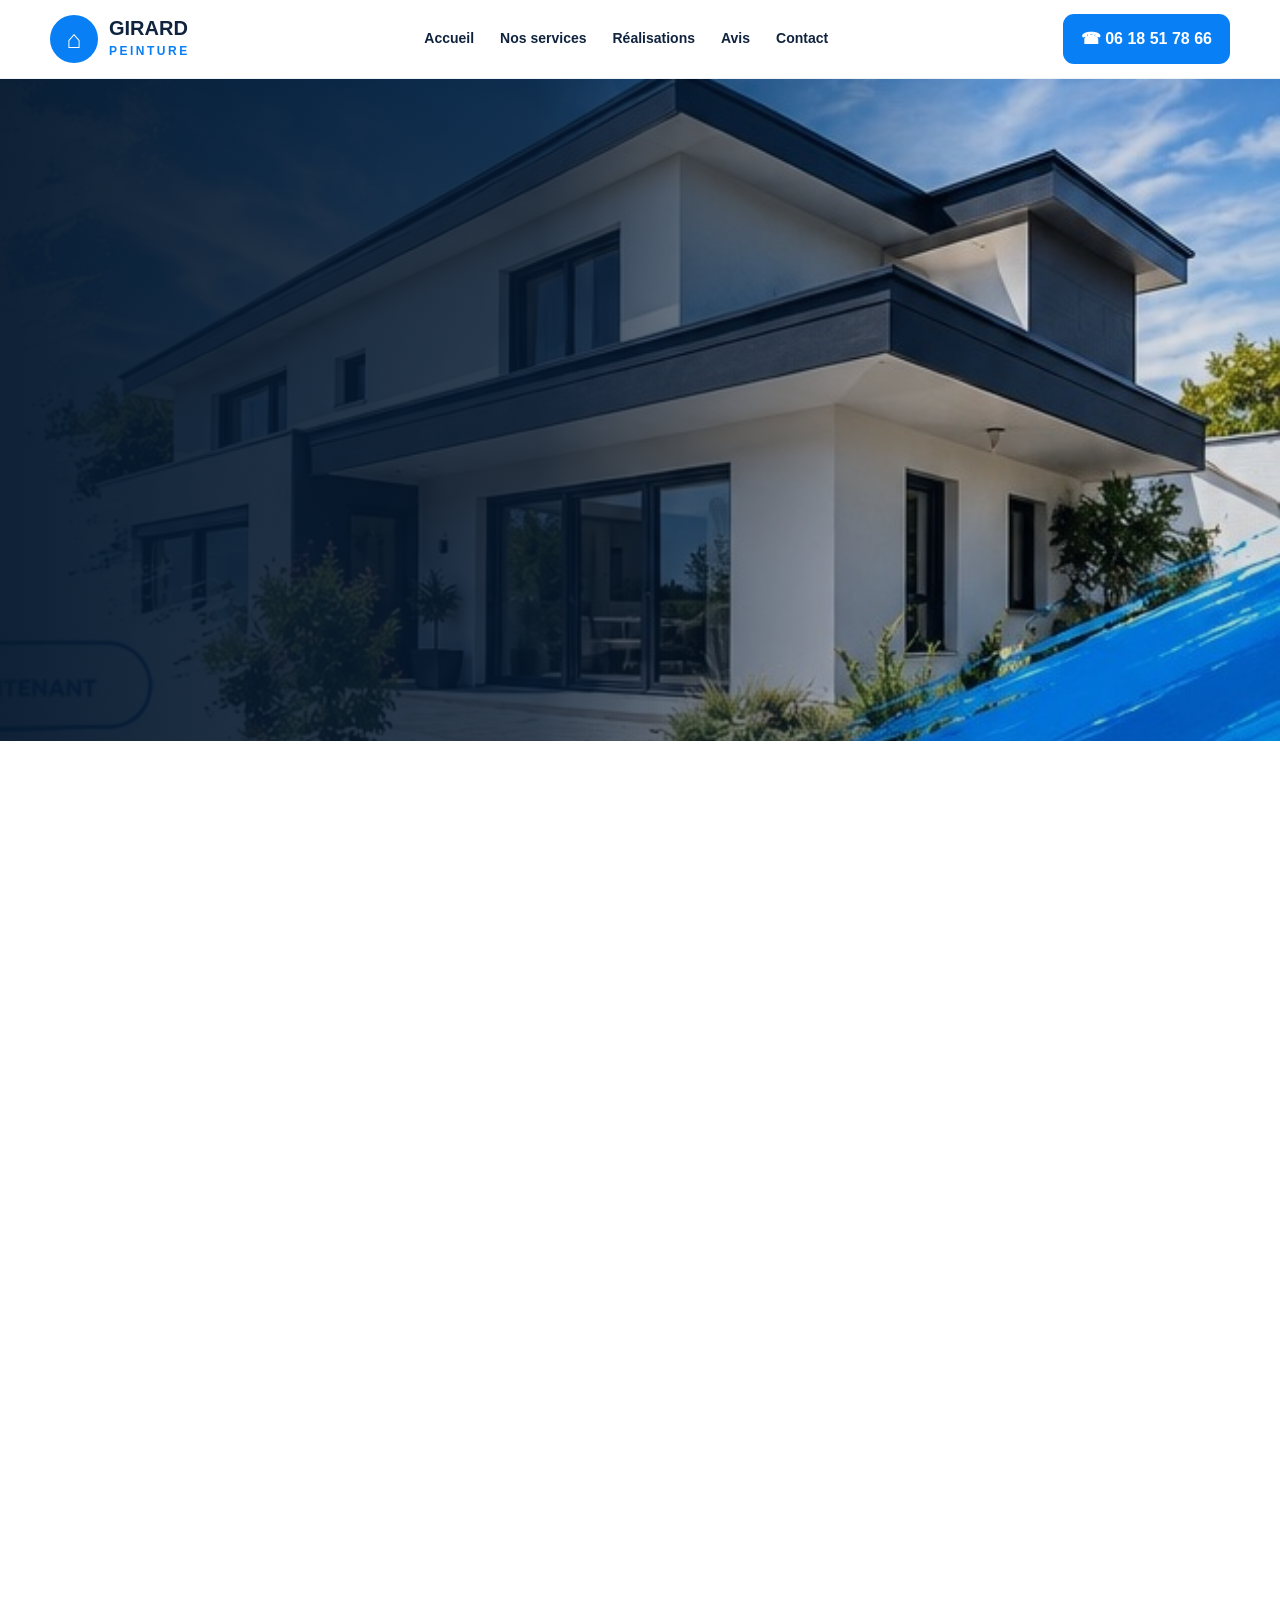
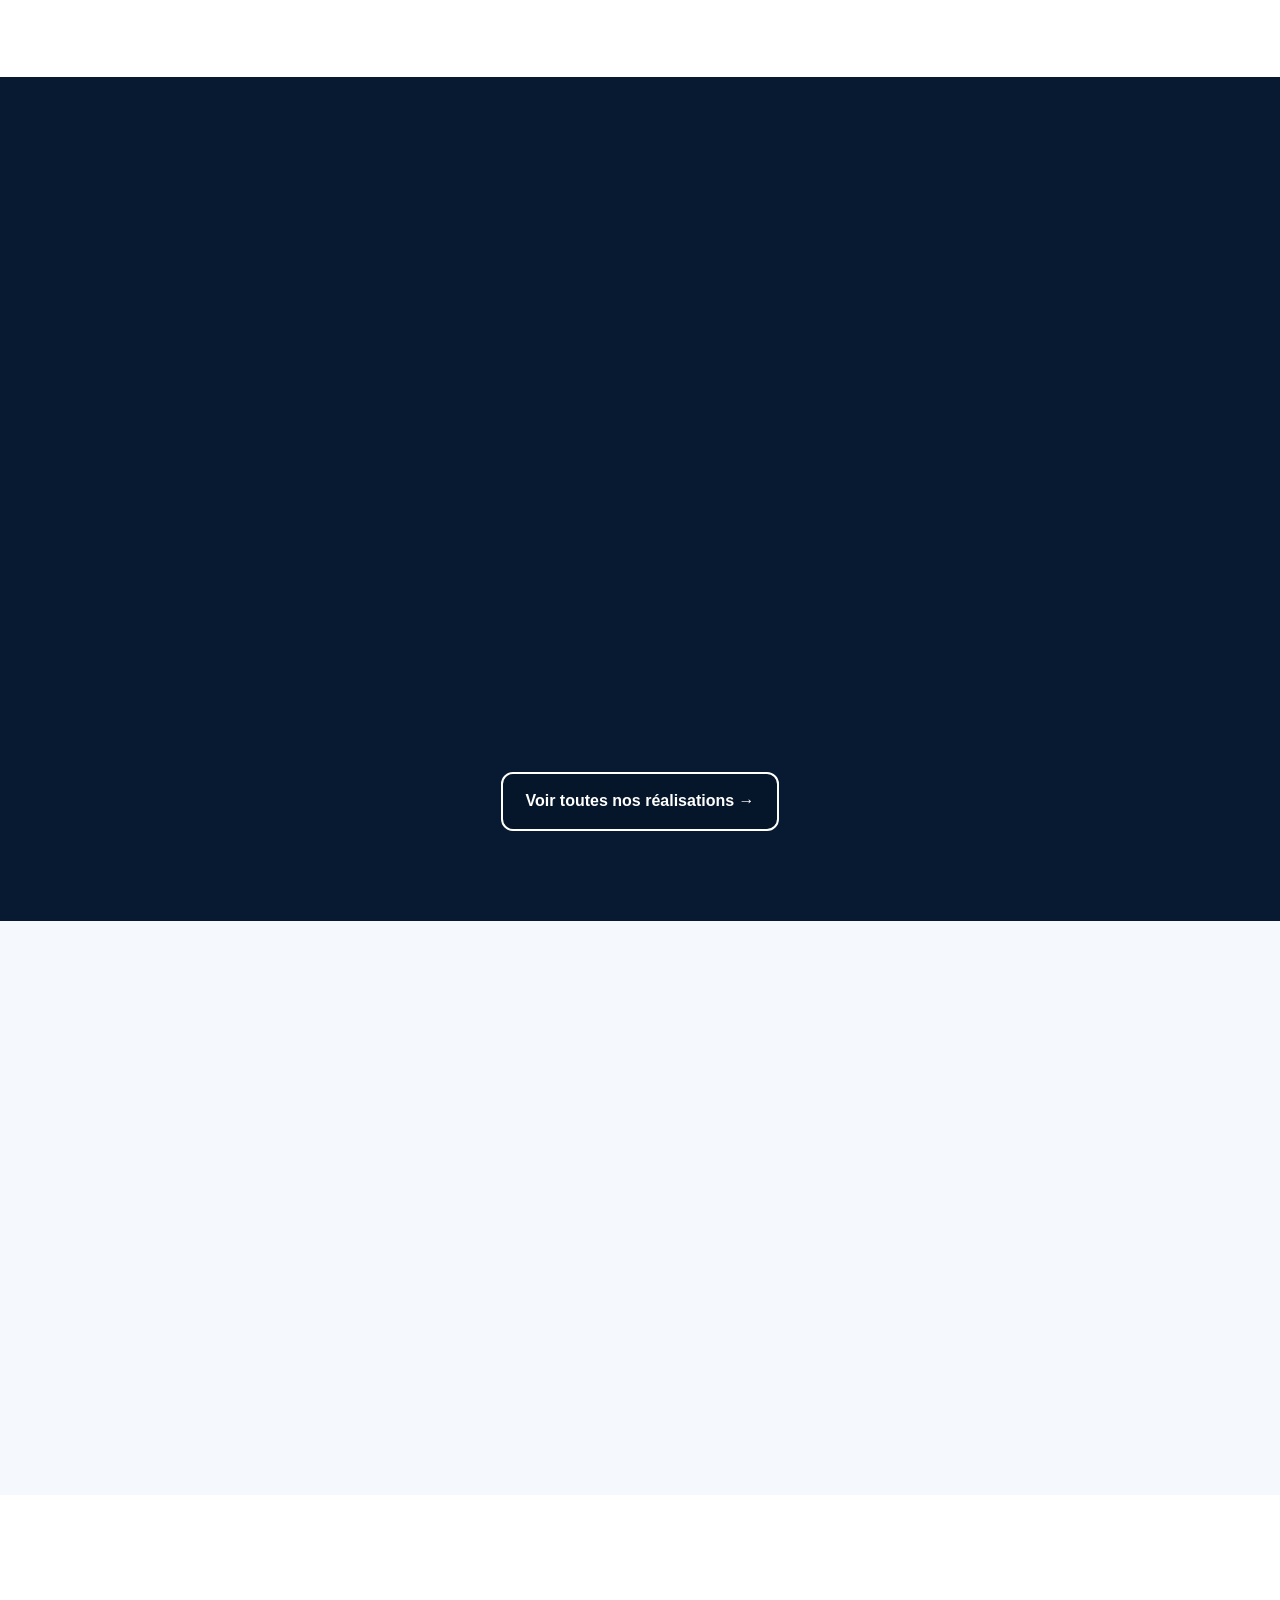
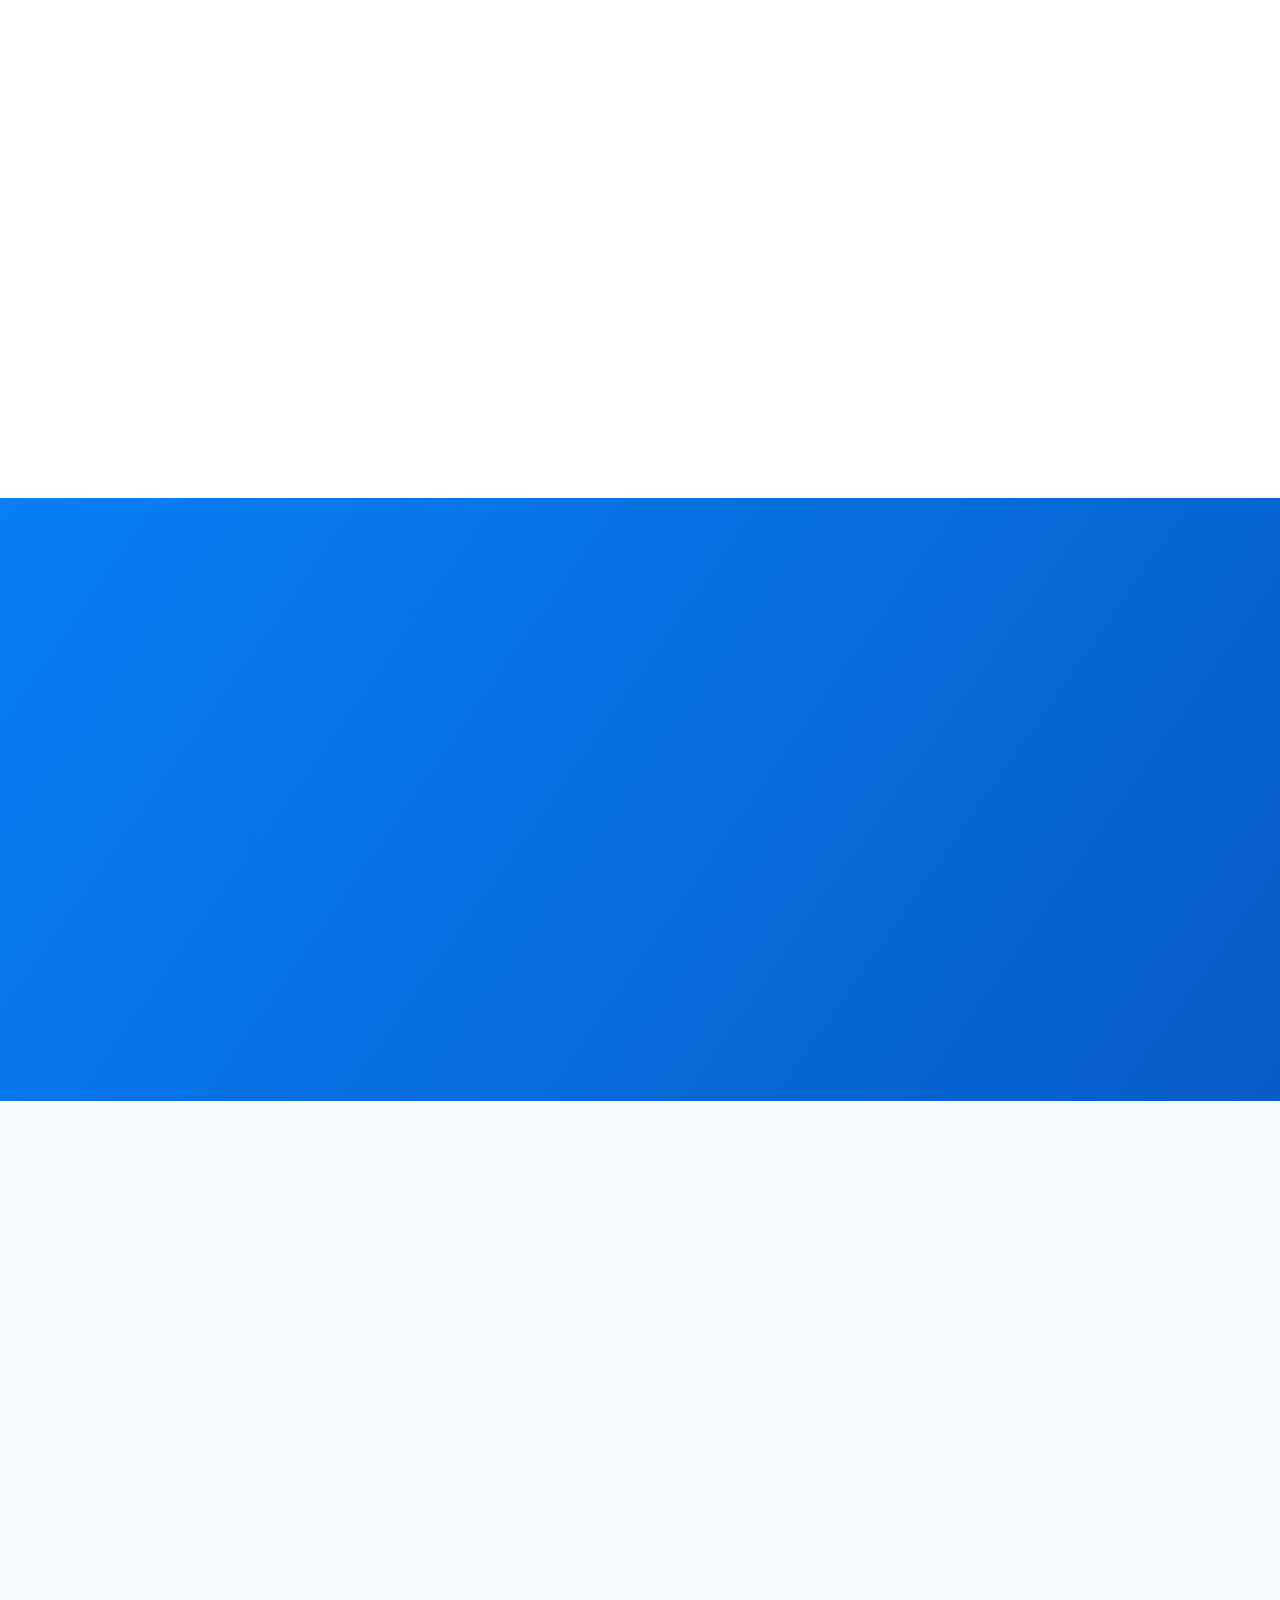
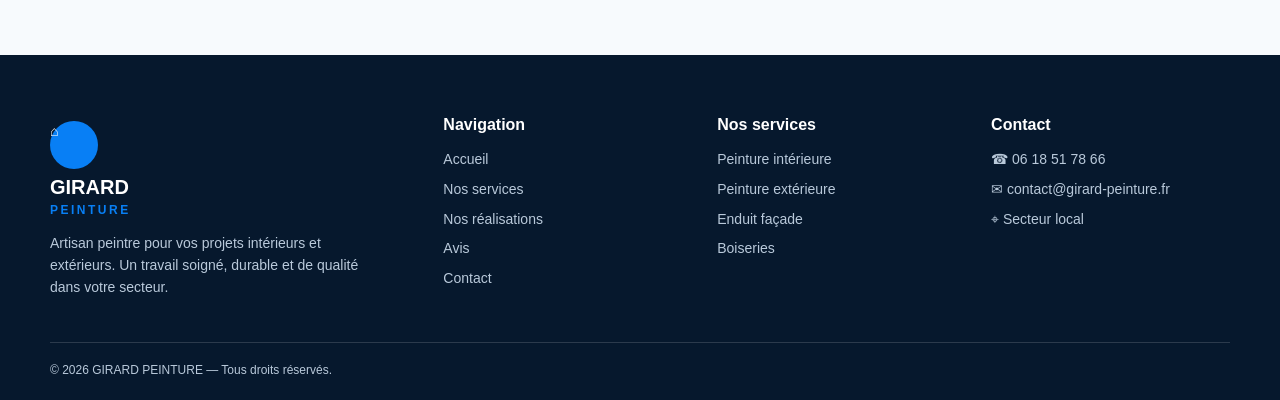
==== commit f88a36d7: "Add files via upload" ====
--- a/index.html
+++ b/index.html
@@ -1,273 +1,131 @@
-<!DOCTYPE html>
+<!doctype html>
 <html lang="fr">
 <head>
-<meta charset="UTF-8">
-<meta name="viewport" content="width=device-width, initial-scale=1.0">
-<meta name="description" content="GIRARD PEINTURE — Peinture intérieure, extérieure, enduit façade et boiseries. Devis gratuit.">
-<title>GIRARD PEINTURE — Peinture & rénovation</title>
-<link rel="preconnect" href="https://fonts.googleapis.com">
-<link rel="preconnect" href="https://fonts.gstatic.com" crossorigin>
-<link href="https://fonts.googleapis.com/css2?family=Inter:wght@400;500;600;700;800;900&display=swap" rel="stylesheet">
-<style>
-:root{--blue:#087ff5;--blue2:#126fe0;--navy:#071a32;--ink:#10233e;--muted:#64748b;--light:#f4f8fc;--line:#dbe5f0;--white:#fff;--radius:22px;--shadow:0 14px 40px rgba(15,35,62,.10)}
-*{box-sizing:border-box;margin:0;padding:0}
-html{scroll-behavior:smooth}
-body{font-family:Inter,Arial,sans-serif;color:var(--ink);background:#fff;line-height:1.55;overflow-x:hidden}
-a{text-decoration:none;color:inherit}
-img{display:block;width:100%;object-fit:cover}
-.container{width:min(1180px,calc(100% - 40px));margin:auto}
-.btn{display:inline-flex;align-items:center;justify-content:center;gap:10px;padding:15px 22px;border-radius:12px;font-weight:800;transition:.25s;cursor:pointer;border:0}
-.btn-primary{background:var(--blue);color:#fff;box-shadow:0 8px 20px rgba(8,127,245,.25)}
-.btn-primary:hover{transform:translateY(-2px);background:#006fe2}
-.btn-outline{border:2px solid var(--blue);color:var(--blue);background:#fff}
-.btn-outline:hover{background:#eef7ff}
-.section{padding:92px 0}
-.section-head{max-width:760px;margin-bottom:42px}
-.eyebrow{font-size:13px;letter-spacing:3px;font-weight:900;color:var(--blue);text-transform:uppercase;margin-bottom:12px}
-.kicker{display:inline-block;width:34px;height:5px;background:var(--blue);transform:skew(-28deg);margin-bottom:14px}
-h2{font-size:clamp(34px,5vw,54px);line-height:1.05;letter-spacing:-1.8px}
-.lead{font-size:18px;color:var(--muted);margin-top:14px}
-header{position:sticky;top:0;z-index:1000;background:rgba(255,255,255,.94);backdrop-filter:blur(14px);border-bottom:1px solid rgba(219,229,240,.7)}
-.nav{height:76px;display:flex;align-items:center;justify-content:space-between;gap:20px}
-.brand{display:flex;align-items:center;gap:12px;font-weight:900}
-.brand-mark{width:48px;height:48px;border-radius:50%;background:var(--blue);display:grid;place-items:center;color:#fff;font-size:23px;box-shadow:0 6px 18px rgba(8,127,245,.22)}
-.brand-name{font-size:20px;line-height:1}
-.brand-name span{display:block;color:var(--blue);font-size:12px;letter-spacing:2.5px;margin-top:5px}
-.navlinks{display:flex;gap:26px;font-size:14px;font-weight:700}
-.navlinks a:hover{color:var(--blue)}
-.nav-actions{display:flex;align-items:center;gap:10px}
-.phone{background:var(--blue);color:#fff;padding:12px 17px;border-radius:11px;font-weight:800;font-size:14px}
-.menu{display:none;border:0;background:transparent;font-size:28px;color:var(--blue)}
-.hero{position:relative;min-height:650px;color:#fff;background:linear-gradient(90deg,rgba(5,25,48,.95) 0%,rgba(5,25,48,.78) 42%,rgba(5,25,48,.12) 75%),url('https://images.unsplash.com/photo-1600607687920-4e2a09cf159d?auto=format&fit=crop&w=1800&q=85') center/cover}
-.hero:after{content:"";position:absolute;inset:auto 0 0;height:120px;background:linear-gradient(transparent,#061a31);opacity:.45}
-.hero-inner{position:relative;z-index:2;min-height:650px;display:flex;align-items:center;padding:75px 0}
-.hero-copy{max-width:650px}
-.hero h1{font-size:clamp(44px,6vw,76px);line-height:.98;letter-spacing:-3px;margin:12px 0 24px}
-.hero h1 span{color:#1590ff}
-.hero .lead{color:#e3edf8;max-width:620px;font-size:19px}
-.hero-buttons{display:flex;gap:12px;flex-wrap:wrap;margin-top:30px}
-.hero .btn-outline{background:rgba(7,26,50,.35);color:#fff;border-color:#fff}
-.hero-points{display:flex;gap:25px;flex-wrap:wrap;margin-top:30px}
-.hero-point{display:flex;align-items:center;gap:9px;font-weight:700;font-size:14px}
-.check{width:28px;height:28px;border-radius:50%;display:grid;place-items:center;background:#0b77e6;font-weight:900}
-.services{background:#fff}
-.cards{display:grid;grid-template-columns:repeat(4,1fr);gap:18px}
-.card{border:1px solid var(--line);border-radius:18px;overflow:hidden;background:#fff;box-shadow:0 8px 25px rgba(15,35,62,.05);transition:.3s}
-.card:hover{transform:translateY(-6px);box-shadow:var(--shadow)}
-.card img{height:185px}
-.card-body{padding:20px}
-.icon{width:46px;height:46px;border:3px solid var(--blue);border-radius:50%;display:grid;place-items:center;color:var(--blue);background:#eff7ff;font-weight:900;margin-bottom:15px}
-.card h3{font-size:20px;margin-bottom:9px}
-.card p{color:var(--muted);font-size:14px}
-.list{list-style:none;margin:14px 0}
-.list li{margin:7px 0;color:#40546c;font-size:14px}
-.list li:before{content:"✓";color:var(--blue);font-weight:900;margin-right:8px}
-.card-link{color:var(--blue);font-weight:800;font-size:14px}
-.gallery{background:var(--navy);color:#fff}
-.gallery .lead{color:#b9c8da}
-.gallery-grid{display:grid;grid-template-columns:repeat(3,1fr);gap:16px}
-.gallery-item{position:relative;height:330px;border-radius:18px;overflow:hidden}
-.gallery-item:after{content:"";position:absolute;inset:0;background:linear-gradient(transparent 45%,rgba(3,15,30,.88))}
-.gallery-item img{height:100%;transition:.5s}
-.gallery-item:hover img{transform:scale(1.04)}
-.gallery-text{position:absolute;z-index:2;left:20px;right:20px;bottom:18px}
-.gallery-text strong{display:block;font-size:19px}.gallery-text span{color:#dce8f5}
-.center{text-align:center;margin-top:30px}
-.why{background:var(--light)}
-.why-grid{display:grid;grid-template-columns:1.1fr 1fr;gap:40px;align-items:center}
-.benefits{display:grid;grid-template-columns:repeat(2,1fr);gap:16px}
-.benefit{background:#fff;border:1px solid var(--line);border-radius:18px;padding:26px;text-align:center}
-.benefit .icon{margin:0 auto 13px}
-.benefit h3{font-size:17px}.benefit p{font-size:13px;color:var(--muted);margin-top:4px}
-.reviews{background:#fff}
-.review-grid{display:grid;grid-template-columns:repeat(3,1fr);gap:18px}
-.review{border:1px solid var(--line);border-radius:18px;padding:25px;background:#fff;box-shadow:0 8px 25px rgba(15,35,62,.05)}
-.stars{color:#f7ad16;letter-spacing:3px;font-size:18px}.review p{margin:15px 0;color:#40546c}.review strong{display:block}.review small{color:var(--muted)}
-.contact{background:linear-gradient(120deg,#087ff5,#0759c5);color:#fff;position:relative;overflow:hidden}
-.contact:before{content:"";position:absolute;width:520px;height:520px;border-radius:50%;right:-180px;top:-260px;background:rgba(255,255,255,.08)}
-.contact-grid{position:relative;z-index:1;display:grid;grid-template-columns:1fr 1fr;gap:45px;align-items:center}
-.contact .lead{color:#e4f0ff}
-.contact-script{font-size:22px;font-style:italic;font-weight:700;margin-top:25px}
-.form{background:#fff;border-radius:20px;padding:28px;box-shadow:0 20px 50px rgba(2,40,100,.2)}
-.form input,.form textarea{width:100%;border:1px solid #d7e1ec;border-radius:12px;padding:15px;margin-bottom:12px;font:inherit;outline:none}
-.form input:focus,.form textarea:focus{border-color:var(--blue);box-shadow:0 0 0 3px rgba(8,127,245,.1)}
-.form textarea{min-height:130px;resize:vertical}
-.form .btn{width:100%}
-.form-note{text-align:center;color:#7a8797;font-size:12px;margin-top:10px}
-.faq{background:#f8fbfe}
-.faq-grid{display:grid;grid-template-columns:1fr 1fr;gap:12px}
-details{background:#fff;border:1px solid var(--line);border-radius:12px;padding:18px 20px}
-summary{cursor:pointer;font-weight:800;list-style:none;display:flex;justify-content:space-between}
-summary:after{content:"+";color:var(--blue);font-size:20px}
-details[open] summary:after{content:"−"}
-details p{color:var(--muted);padding-top:12px;font-size:14px}
-footer{background:#06182e;color:#d4dfec;padding:60px 0 25px}
-.footer-grid{display:grid;grid-template-columns:1.4fr 1fr 1fr 1fr;gap:35px}
-footer .brand-name{color:#fff}.footer-title{color:#fff;font-weight:800;margin-bottom:15px}
-footer a{display:block;color:#b7c6d8;margin:8px 0;font-size:14px}
-.footer-bottom{border-top:1px solid rgba(255,255,255,.15);margin-top:35px;padding-top:20px;display:flex;justify-content:space-between;font-size:12px;color:#8fa2b8}
-.reveal{opacity:0;transform:translateY(28px);transition:opacity .7s ease,transform .7s ease}
-.reveal.visible{opacity:1;transform:none}
-.to-top{position:fixed;right:20px;bottom:20px;width:48px;height:48px;border:0;border-radius:50%;background:var(--blue);color:#fff;font-size:20px;z-index:900;box-shadow:var(--shadow);cursor:pointer;opacity:0;pointer-events:none;transition:.25s}
-.to-top.show{opacity:1;pointer-events:auto}
-@media(max-width:900px){
- .navlinks{display:none}.menu{display:block}.phone{padding:12px}.nav-actions{margin-left:auto}
- .hero,.hero-inner{min-height:690px}.hero h1{letter-spacing:-2px}
- .cards{grid-template-columns:repeat(2,1fr)}.gallery-grid,.review-grid{grid-template-columns:1fr 1fr}
- .why-grid,.contact-grid{grid-template-columns:1fr}.footer-grid{grid-template-columns:1fr 1fr}
-}
-@media(max-width:620px){
- .container{width:min(100% - 28px,1180px)}.nav{height:68px}.brand-mark{width:44px;height:44px}.brand-name{font-size:17px}
- .phone{font-size:0;width:46px;height:46px;padding:0;display:grid;place-items:center}.phone:before{content:"☎";font-size:19px}
- .hero{min-height:720px;background:linear-gradient(180deg,rgba(5,25,48,.88) 0%,rgba(5,25,48,.72) 50%,rgba(5,25,48,.94) 100%),url('https://images.unsplash.com/photo-1600607687920-4e2a09cf159d?auto=format&fit=crop&w=1200&q=85') center/cover}
- .hero-inner{min-height:720px;padding:45px 0;align-items:flex-end}.hero h1{font-size:46px}.hero .lead{font-size:16px}
- .hero-buttons{display:grid;grid-template-columns:1fr}.hero-points{gap:13px;justify-content:space-between}.hero-point{font-size:11px;flex-direction:column;text-align:center;gap:5px}.check{width:34px;height:34px}
- .section{padding:68px 0}.cards{grid-template-columns:1fr 1fr;gap:10px}.card img{height:130px}.card-body{padding:14px}.card h3{font-size:17px}.list li{font-size:12px}.gallery-grid,.review-grid,.faq-grid{grid-template-columns:1fr}.gallery-item{height:300px}
- .benefits{grid-template-columns:1fr 1fr}.benefit{padding:18px 10px}.benefit h3{font-size:15px}
- .contact-grid{gap:28px}.form{padding:20px}.footer-grid{grid-template-columns:1fr 1fr;gap:25px}.footer-grid>div:first-child{grid-column:1/-1}
- .footer-bottom{display:block}.footer-bottom span{display:block;margin-top:7px}
-}
-</style>
+  <meta charset="utf-8">
+  <meta name="viewport" content="width=device-width,initial-scale=1">
+  <meta name="description" content="GIRARD PEINTURE — Peinture intérieure, extérieure, enduit façade et boiseries. Devis gratuit.">
+  <title>GIRARD PEINTURE — Artisan peintre</title>
+  <link rel="stylesheet" href="style.css">
 </head>
 <body>
-
-<header>
- <div class="container nav">
-  <a href="#accueil" class="brand">
-   <div class="brand-mark">⌂</div>
-   <div class="brand-name">GIRARD<span>PEINTURE</span></div>
-  </a>
-  <nav class="navlinks">
-   <a href="#accueil">Accueil</a><a href="#services">Nos services</a><a href="#realisations">Réalisations</a><a href="#avis">Avis</a><a href="#contact">Contact</a>
+<header class="header">
+  <div class="container nav">
+    <a class="logo" href="#accueil" aria-label="Girard Peinture">
+      <span class="logo-icon">⌂</span><span><b>GIRARD</b><small>PEINTURE</small></span>
+    </a>
+    <nav class="desktop-nav">
+      <a href="#accueil">Accueil</a><a href="#services">Nos services</a><a href="#realisations">Réalisations</a><a href="#avis">Avis</a><a href="#contact">Contact</a>
+    </nav>
+    <a class="header-phone" href="tel:0618517866">☎ <span>06 18 51 78 66</span></a>
+    <button class="menu" aria-label="Ouvrir le menu">☰</button>
+  </div>
+  <nav class="mobile-nav">
+    <a href="#accueil">Accueil</a><a href="#services">Nos services</a><a href="#realisations">Réalisations</a><a href="#avis">Avis</a><a href="#contact">Contact</a>
   </nav>
-  <div class="nav-actions">
-   <a class="phone" href="tel:0618517866">☎ <span>06 18 51 78 66</span></a>
-   <button class="menu" aria-label="Menu">☰</button>
-  </div>
- </div>
 </header>
 
 <main>
 <section id="accueil" class="hero">
- <div class="container hero-inner">
-  <div class="hero-copy reveal">
-   <div class="eyebrow" style="color:#8ecbff">ARTISAN PEINTRE • SECTEUR LOCAL</div>
-   <h1>Un travail soigné<br>pour un résultat <span>durable.</span></h1>
-   <p class="lead">Transformez votre intérieur et vos façades avec des finitions propres, durables et professionnelles.</p>
-   <div class="hero-buttons">
-    <a class="btn btn-primary" href="#contact">▣ Demander un devis gratuit →</a>
-    <a class="btn btn-outline" href="tel:0618517866">☎ Appeler maintenant</a>
-   </div>
-   <div class="hero-points">
-    <div class="hero-point"><span class="check">✓</span>Devis gratuit</div>
-    <div class="hero-point"><span class="check">✓</span>Travail soigné</div>
-    <div class="hero-point"><span class="check">◷</span>Respect des délais</div>
-   </div>
+  <div class="hero-bg"></div>
+  <div class="container hero-content reveal">
+    <div class="eyebrow light">ARTISAN PEINTRE • SECTEUR LOCAL</div>
+    <h1>Un travail soigné<br>pour un résultat <em>durable.</em></h1>
+    <p>Transformez votre intérieur et vos façades avec des finitions propres, durables et professionnelles.</p>
+    <div class="hero-buttons">
+      <a class="btn primary" href="#contact">▣ Demander un devis gratuit →</a>
+      <a class="btn ghost" href="tel:0618517866">☎ Appeler maintenant</a>
+    </div>
+    <div class="trust-row">
+      <span><i>✓</i> Devis gratuit</span><span><i>✓</i> Travail soigné</span><span><i>◷</i> Respect des délais</span>
+    </div>
   </div>
- </div>
 </section>
 
-<section id="services" class="section services">
- <div class="container">
-  <div class="section-head reveal"><div class="kicker"></div><div class="eyebrow">Nos services</div><h2>Des prestations complètes pour tous vos projets.</h2><p class="lead">Du conseil à la dernière finition, nous prenons soin de chaque détail.</p></div>
-  <div class="cards">
-   <article class="card reveal"><img src="https://images.unsplash.com/photo-1600566753190-17f0baa2a6c3?auto=format&fit=crop&w=900&q=85" alt="Peinture intérieure"><div class="card-body"><div class="icon">⌂</div><h3>Peinture intérieure</h3><ul class="list"><li>Murs & plafonds</li><li>Boiseries</li><li>Rénovation</li></ul><a class="card-link" href="#contact">Demander un devis →</a></div></article>
-   <article class="card reveal"><img src="https://images.unsplash.com/photo-1600607688969-a5bfcd646154?auto=format&fit=crop&w=900&q=85" alt="Peinture extérieure"><div class="card-body"><div class="icon">☀</div><h3>Peinture extérieure</h3><ul class="list"><li>Façades</li><li>Volets & portails</li><li>Boiseries extérieures</li></ul><a class="card-link" href="#contact">Demander un devis →</a></div></article>
-   <article class="card reveal"><img src="https://images.unsplash.com/photo-1600607687939-ce8a6c25118c?auto=format&fit=crop&w=900&q=85" alt="Enduit façade"><div class="card-body"><div class="icon">▱</div><h3>Enduit façade</h3><ul class="list"><li>Ravalement</li><li>Enduit projeté</li><li>Enduit traditionnel</li></ul><a class="card-link" href="#contact">Demander un devis →</a></div></article>
-   <article class="card reveal"><img src="https://images.unsplash.com/photo-1600566753086-00f18fb6b3ea?auto=format&fit=crop&w=900&q=85" alt="Boiseries"><div class="card-body"><div class="icon">▰</div><h3>Boiseries</h3><ul class="list"><li>Portes & volets</li><li>Lasure & vernis</li><li>Rénovation</li></ul><a class="card-link" href="#contact">Demander un devis →</a></div></article>
+<section id="services" class="section">
+  <div class="container">
+    <div class="section-title reveal"><span class="dash"></span><div class="eyebrow">NOS SERVICES</div><h2>Des prestations complètes<br>pour tous vos projets.</h2><p>Du conseil à la dernière finition, nous prenons soin de chaque détail.</p></div>
+    <div class="service-grid">
+      <article class="service-card reveal"><img src="interieur.jpg" alt="Peinture intérieure"><div class="service-body"><span class="round-icon">⌂</span><h3>Peinture intérieure</h3><p>Murs, plafonds, boiseries et rénovation des pièces de vie.</p><ul><li>Murs & plafonds</li><li>Boiseries</li><li>Rénovation</li></ul><a href="#contact">Demander un devis →</a></div></article>
+      <article class="service-card featured reveal"><span class="popular">POPULAIRE</span><img src="facade.jpg" alt="Peinture extérieure"><div class="service-body"><span class="round-icon">☀</span><h3>Peinture extérieure</h3><p>Façades, volets, portails et boiseries extérieures.</p><ul><li>Façades</li><li>Volets & portails</li><li>Boiseries extérieures</li></ul><a href="#contact">Demander un devis →</a></div></article>
+      <article class="service-card reveal"><img src="facade.jpg" alt="Enduit façade"><div class="service-body"><span class="round-icon">▱</span><h3>Enduit façade</h3><p>Ravalement et solutions d'enduit adaptées à votre façade.</p><ul><li>Ravalement</li><li>Enduit projeté</li><li>Enduit traditionnel</li></ul><a href="#contact">Demander un devis →</a></div></article>
+      <article class="service-card reveal"><img src="reference.jpg" alt="Boiseries"><div class="service-body"><span class="round-icon">▰</span><h3>Boiseries</h3><p>Portes, volets, lasure, vernis et rénovation.</p><ul><li>Portes & volets</li><li>Lasure & vernis</li><li>Rénovation</li></ul><a href="#contact">Demander un devis →</a></div></article>
+    </div>
   </div>
- </div>
 </section>
 
-<section id="realisations" class="section gallery">
- <div class="container">
-  <div class="section-head reveal"><div class="kicker"></div><div class="eyebrow" style="color:#5eb0ff">Nos réalisations</div><h2>Avant, après : le résultat fait la différence.</h2><p class="lead">Quelques exemples de travaux réalisés.</p></div>
-  <div class="gallery-grid">
-   <div class="gallery-item reveal"><img src="https://images.unsplash.com/photo-1600585154340-be6161a56a0c?auto=format&fit=crop&w=1200&q=85" alt="Rénovation façade"><div class="gallery-text"><strong>Façade</strong><span>Rénovation extérieure</span></div></div>
-   <div class="gallery-item reveal"><img src="https://images.unsplash.com/photo-1600607687920-4e2a09cf159d?auto=format&fit=crop&w=1200&q=85" alt="Peinture intérieure"><div class="gallery-text"><strong>Intérieur</strong><span>Finitions murs & plafonds</span></div></div>
-   <div class="gallery-item reveal"><img src="https://images.unsplash.com/photo-1600566753190-17f0baa2a6c3?auto=format&fit=crop&w=1200&q=85" alt="Boiseries"><div class="gallery-text"><strong>Boiseries</strong><span>Rénovation & mise en peinture</span></div></div>
+<section id="realisations" class="section dark">
+  <div class="container">
+    <div class="section-title reveal"><span class="dash"></span><div class="eyebrow lightblue">NOS RÉALISATIONS</div><h2>Avant, après : le résultat<br>fait la différence.</h2><p>Quelques exemples de travaux réalisés.</p></div>
+    <div class="gallery">
+      <article class="gallery-card reveal"><img src="facade.jpg" alt="Façade"><div><b>Façade</b><span>Rénovation extérieure</span></div></article>
+      <article class="gallery-card reveal"><img src="interieur.jpg" alt="Intérieur"><div><b>Intérieur</b><span>Finitions murs & plafonds</span></div></article>
+      <article class="gallery-card reveal"><img src="realisations.jpg" alt="Avant après"><div><b>Avant / Après</b><span>Transformation d'une façade</span></div></article>
+    </div>
+    <div class="center"><a class="btn ghost" href="#contact">Voir toutes nos réalisations →</a></div>
   </div>
-  <div class="center"><a class="btn btn-outline" href="#contact">Voir toutes nos réalisations →</a></div>
- </div>
 </section>
 
-<section class="section why">
- <div class="container why-grid">
-  <div class="reveal"><div class="kicker"></div><div class="eyebrow">Pourquoi nous choisir ?</div><h2>Un partenaire de confiance pour vos travaux.</h2><p class="lead">Une approche simple : écoute, préparation, qualité d'exécution et chantier propre.</p></div>
-  <div class="benefits">
-   <div class="benefit reveal"><div class="icon">✓</div><h3>Finitions pro</h3><p>Un rendu impeccable</p></div>
-   <div class="benefit reveal"><div class="icon">€</div><h3>Devis gratuit</h3><p>Sans engagement</p></div>
-   <div class="benefit reveal"><div class="icon">◷</div><h3>Intervention rapide</h3><p>Dans les meilleurs délais</p></div>
-   <div class="benefit reveal"><div class="icon">◇</div><h3>Respect des délais</h3><p>Votre satisfaction d'abord</p></div>
+<section class="section benefits">
+  <div class="container">
+    <div class="section-title center-title reveal"><span class="dash"></span><div class="eyebrow">POURQUOI NOUS CHOISIR ?</div><h2>Un partenaire de confiance<br>pour vos travaux.</h2></div>
+    <div class="benefit-grid">
+      <div class="benefit reveal"><span>✓</span><h3>Finitions pro</h3><p>Un rendu impeccable</p></div>
+      <div class="benefit reveal"><span>€</span><h3>Devis gratuit</h3><p>Sans engagement</p></div>
+      <div class="benefit reveal"><span>◷</span><h3>Intervention rapide</h3><p>Dans les meilleurs délais</p></div>
+      <div class="benefit reveal"><span>◇</span><h3>Respect des délais</h3><p>Votre satisfaction d'abord</p></div>
+    </div>
   </div>
- </div>
 </section>
 
 <section id="avis" class="section reviews">
- <div class="container">
-  <div class="section-head reveal"><div class="kicker"></div><div class="eyebrow">Ils nous font confiance</div><h2>Avis de nos clients</h2><p class="lead">Votre satisfaction est notre meilleure récompense.</p></div>
-  <div class="review-grid">
-   <article class="review reveal"><div class="stars">★★★★★</div><p>« Travail très soigné et équipe professionnelle. Notre façade est comme neuve ! »</p><strong>M. Laurent D.</strong><small>Rénovation façade</small></article>
-   <article class="review reveal"><div class="stars">★★★★★</div><p>« Peinture intérieure impeccable, chantier propre et dans les délais. Je recommande ! »</p><strong>Mme Carole P.</strong><small>Peinture intérieure</small></article>
-   <article class="review reveal"><div class="stars">★★★★★</div><p>« Très bon conseil et résultat au top pour nos volets. Entreprise sérieuse. »</p><strong>M. Thomas B.</strong><small>Rénovation boiseries</small></article>
+  <div class="container">
+    <div class="section-title reveal"><span class="dash"></span><div class="eyebrow">ILS NOUS FONT CONFIANCE</div><h2>Avis de nos clients</h2><p>Votre satisfaction est notre meilleure récompense.</p></div>
+    <div class="review-grid">
+      <article class="review reveal"><div class="stars">★★★★★</div><p>« Travail très soigné et équipe professionnelle. Notre façade est comme neuve ! »</p><b>M. Laurent D.</b><small>Rénovation façade</small></article>
+      <article class="review reveal"><div class="stars">★★★★★</div><p>« Peinture intérieure impeccable, chantier propre et dans les délais. Je recommande ! »</p><b>Mme Carole P.</b><small>Peinture intérieure</small></article>
+      <article class="review reveal"><div class="stars">★★★★★</div><p>« Très bon conseil et résultat au top pour nos volets. Entreprise sérieuse. »</p><b>M. Thomas B.</b><small>Rénovation boiseries</small></article>
+    </div>
   </div>
- </div>
 </section>
 
-<section id="contact" class="section contact">
- <div class="container contact-grid">
-  <div class="reveal"><div class="eyebrow" style="color:#c9e6ff">Votre projet commence ici</div><h2>Parlons de votre projet.</h2><p class="lead">Décrivez-nous vos travaux et obtenez un devis gratuit.</p><p class="contact-script">Contactez-nous dès maintenant !</p><p style="margin-top:25px;font-weight:700">☎ 06 18 51 78 66 &nbsp; • &nbsp; Réponse rapide</p></div>
-  <form class="form reveal" action="mailto:contact@girard-peinture.fr" method="post" enctype="text/plain">
-   <input name="nom" placeholder="Votre nom" required>
-   <input name="telephone" type="tel" placeholder="Téléphone" required>
-   <textarea name="projet" placeholder="Décrivez votre projet (type de travaux, surface, délai...)" required></textarea>
-   <button class="btn btn-primary" type="submit">Envoyer ma demande →</button>
-   <div class="form-note">Réponse rapide • Sans engagement</div>
-  </form>
- </div>
+<section id="contact" class="contact">
+  <div class="container contact-grid">
+    <div class="contact-copy reveal"><div class="eyebrow light">VOTRE PROJET COMMENCE ICI</div><h2>Parlons de votre projet.</h2><p>Décrivez-nous vos travaux et obtenez un devis gratuit.</p><strong>Contactez-nous dès maintenant !</strong><div class="contact-info">☎ 06 18 51 78 66<br><span>Réponse rapide • Sans engagement</span></div></div>
+    <form class="quote-form reveal" action="mailto:contact@girard-peinture.fr" method="post" enctype="text/plain">
+      <input name="nom" placeholder="Votre nom" required>
+      <input name="telephone" placeholder="Téléphone" type="tel" required>
+      <textarea name="projet" placeholder="Décrivez votre projet (type de travaux, surface, délai...)" required></textarea>
+      <button class="btn primary" type="submit">Envoyer ma demande →</button>
+      <small>Réponse rapide • Sans engagement</small>
+    </form>
+  </div>
 </section>
 
 <section class="section faq">
- <div class="container">
-  <div class="section-head reveal"><div class="kicker"></div><div class="eyebrow">Questions fréquentes</div><h2>Vos questions, nos réponses.</h2></div>
-  <div class="faq-grid">
-   <details class="reveal"><summary>Proposez-vous des devis gratuits ?</summary><p>Oui, la demande de devis est gratuite et sans engagement.</p></details>
-   <details class="reveal"><summary>Quels sont les délais d’intervention ?</summary><p>Ils dépendent du chantier. Contactez-nous pour connaître nos disponibilités.</p></details>
-   <details class="reveal"><summary>Quels types de travaux réalisez-vous ?</summary><p>Peinture intérieure, extérieure, façades, enduits et boiseries.</p></details>
-   <details class="reveal"><summary>Utilisez-vous des produits de qualité ?</summary><p>Nous privilégions des produits adaptés au support et au résultat recherché.</p></details>
-   <details class="reveal"><summary>Intervenez-vous dans ma région ?</summary><p>Nous intervenons dans notre secteur local. Appelez-nous pour vérifier votre adresse.</p></details>
-   <details class="reveal"><summary>Comment se déroule un chantier ?</summary><p>Échange sur le projet, préparation, protection, réalisation, finitions et contrôle du résultat.</p></details>
+  <div class="container">
+    <div class="section-title reveal"><span class="dash"></span><div class="eyebrow">QUESTIONS FRÉQUENTES</div><h2>Vos questions, nos réponses.</h2></div>
+    <div class="faq-grid">
+      <details class="reveal"><summary>Proposez-vous des devis gratuits ?</summary><p>Oui, la demande de devis est gratuite et sans engagement.</p></details>
+      <details class="reveal"><summary>Quels sont les délais d’intervention ?</summary><p>Ils dépendent du chantier et de nos disponibilités. Contactez-nous pour en discuter.</p></details>
+      <details class="reveal"><summary>Quels types de travaux réalisez-vous ?</summary><p>Peinture intérieure et extérieure, enduit façade et boiseries.</p></details>
+      <details class="reveal"><summary>Intervenez-vous dans ma région ?</summary><p>Nous intervenons dans notre secteur local. Appelez-nous pour vérifier votre adresse.</p></details>
+      <details class="reveal"><summary>Utilisez-vous des produits de qualité ?</summary><p>Nous choisissons les produits selon le support et le résultat recherché.</p></details>
+      <details class="reveal"><summary>Comment se déroule un chantier ?</summary><p>Échange sur le projet, préparation, protection, réalisation, finitions et contrôle.</p></details>
+    </div>
   </div>
- </div>
 </section>
 </main>
 
 <footer>
- <div class="container">
-  <div class="footer-grid">
-   <div><a href="#accueil" class="brand"><div class="brand-mark">⌂</div><div class="brand-name">GIRARD<span>PEINTURE</span></div></a><p style="margin-top:18px;font-size:14px;max-width:320px">Artisan peintre pour vos projets intérieurs et extérieurs. Un travail soigné, durable et de qualité dans votre secteur.</p></div>
-   <div><div class="footer-title">Navigation</div><a href="#accueil">Accueil</a><a href="#services">Nos services</a><a href="#realisations">Nos réalisations</a><a href="#avis">Avis</a><a href="#contact">Contact</a></div>
-   <div><div class="footer-title">Nos services</div><a href="#services">Peinture intérieure</a><a href="#services">Peinture extérieure</a><a href="#services">Enduit façade</a><a href="#services">Boiseries</a></div>
-   <div><div class="footer-title">Contact</div><a href="tel:0618517866">☎ 06 18 51 78 66</a><a href="mailto:contact@girard-peinture.fr">✉ contact@girard-peinture.fr</a><a href="#contact">⌖ Secteur local</a></div>
+  <div class="container footer-grid">
+    <div><a class="logo footer-logo" href="#accueil"><span class="logo-icon">⌂</span><span><b>GIRARD</b><small>PEINTURE</small></span></a><p>Artisan peintre pour vos projets intérieurs et extérieurs. Un travail soigné, durable et de qualité dans votre secteur.</p></div>
+    <div><b>Navigation</b><a href="#accueil">Accueil</a><a href="#services">Nos services</a><a href="#realisations">Nos réalisations</a><a href="#avis">Avis</a><a href="#contact">Contact</a></div>
+    <div><b>Nos services</b><a href="#services">Peinture intérieure</a><a href="#services">Peinture extérieure</a><a href="#services">Enduit façade</a><a href="#services">Boiseries</a></div>
+    <div><b>Contact</b><a href="tel:0618517866">☎ 06 18 51 78 66</a><a href="mailto:contact@girard-peinture.fr">✉ contact@girard-peinture.fr</a><span>⌖ Secteur local</span></div>
   </div>
-  <div class="footer-bottom"><span>© 2026 GIRARD PEINTURE — Tous droits réservés.</span><span>Mentions légales &nbsp;|&nbsp; Politique de confidentialité</span></div>
- </div>
+  <div class="container footer-bottom">© 2026 GIRARD PEINTURE — Tous droits réservés.</div>
 </footer>
-
-<button class="to-top" aria-label="Retour en haut">↑</button>
-<script>
-const observer=new IntersectionObserver(entries=>entries.forEach(e=>{if(e.isIntersecting)e.target.classList.add('visible')}),{threshold:.12});
-document.querySelectorAll('.reveal').forEach(el=>observer.observe(el));
-const topBtn=document.querySelector('.to-top');
-addEventListener('scroll',()=>topBtn.classList.toggle('show',scrollY>500));
-topBtn.onclick=()=>scrollTo({top:0,behavior:'smooth'});
-document.querySelector('.menu').onclick=()=>{
- const nav=document.querySelector('.navlinks');
- const open=nav.style.display==='flex';
- nav.style.display=open?'none':'flex';
- if(!open){nav.style.position='absolute';nav.style.top='68px';nav.style.left='14px';nav.style.right='14px';nav.style.background='#fff';nav.style.padding='18px';nav.style.borderRadius='14px';nav.style.boxShadow='0 15px 35px rgba(15,35,62,.15)';nav.style.flexDirection='column';nav.style.gap='14px'}
-};
-document.querySelectorAll('.navlinks a').forEach(a=>a.addEventListener('click',()=>{if(innerWidth<901)document.querySelector('.navlinks').style.display='none'}));
-</script>
+<button class="top" aria-label="Retour en haut">↑</button>
+<script src="script.js"></script>
 </body>
-</html>
+</html>
--- a/style.css
+++ b/style.css
@@ -0,0 +1 @@
+:root{--blue:#087ff5;--blue2:#126fe0;--navy:#071a31;--ink:#10233e;--muted:#66778d;--line:#dbe5ef;--light:#f5f9fd;--white:#fff}*{box-sizing:border-box}html{scroll-behavior:smooth}body{margin:0;font-family:Inter,Arial,sans-serif;color:var(--ink);line-height:1.55;background:#fff}a{text-decoration:none;color:inherit}.container{width:min(1180px,calc(100% - 48px));margin:auto}.header{position:sticky;top:0;z-index:99;background:rgba(255,255,255,.95);backdrop-filter:blur(12px);border-bottom:1px solid #edf2f7}.nav{height:78px;display:flex;align-items:center;gap:25px}.logo{display:flex;align-items:center;gap:11px;font-weight:900}.logo-icon{width:48px;height:48px;border-radius:50%;background:var(--blue);color:#fff;display:grid;place-items:center;font-size:25px}.logo b{display:block;font-size:20px;line-height:1}.logo small{display:block;color:var(--blue);letter-spacing:2.5px;font-size:12px;margin-top:4px}.desktop-nav{display:flex;gap:26px;margin:auto;font-size:14px;font-weight:700}.desktop-nav a:hover{color:var(--blue)}.header-phone{background:var(--blue);color:#fff;padding:13px 18px;border-radius:11px;font-weight:800}.menu,.mobile-nav{display:none}.hero{position:relative;min-height:650px;color:#fff;overflow:hidden}.hero-bg{position:absolute;inset:0;background:linear-gradient(90deg,rgba(5,24,46,.96) 0%,rgba(5,24,46,.82) 42%,rgba(5,24,46,.15) 78%),url("hero.jpg") center/cover}.hero-content{position:relative;min-height:650px;display:flex;flex-direction:column;justify-content:center;padding:65px 0}.eyebrow{color:var(--blue);font-size:13px;font-weight:900;letter-spacing:3px;margin-bottom:12px}.eyebrow.light{color:#d2ebff}.hero h1{font-size:clamp(45px,6vw,76px);line-height:.99;letter-spacing:-3px;margin:8px 0 22px;max-width:730px}.hero h1 em{color:#1592ff;font-style:normal}.hero p{font-size:19px;max-width:620px;color:#e1ecf8}.hero-buttons{display:flex;gap:12px;margin-top:28px;flex-wrap:wrap}.btn{display:inline-flex;justify-content:center;align-items:center;padding:15px 22px;border-radius:12px;font-weight:900;border:2px solid transparent;transition:.25s}.primary{background:var(--blue);color:#fff;box-shadow:0 10px 24px rgba(8,127,245,.22)}.primary:hover{transform:translateY(-2px);background:#006fe3}.ghost{color:#fff;border-color:#fff;background:rgba(0,0,0,.15)}.ghost:hover{background:#fff;color:var(--blue)}.trust-row{display:flex;gap:27px;flex-wrap:wrap;margin-top:30px;font-weight:800;font-size:14px}.trust-row i{font-style:normal;background:#0c78e8;width:30px;height:30px;border-radius:50%;display:inline-grid;place-items:center;margin-right:7px}.section{padding:90px 0}.section-title{margin-bottom:42px}.section-title h2{font-size:clamp(34px,5vw,54px);line-height:1.05;letter-spacing:-2px;margin:0}.section-title p{font-size:18px;color:var(--muted);margin:12px 0 0}.dash{display:block;width:36px;height:5px;background:var(--blue);transform:skew(-25deg);margin-bottom:13px}.service-grid{display:grid;grid-template-columns:repeat(4,1fr);gap:18px}.service-card{position:relative;border:1px solid var(--line);border-radius:18px;overflow:hidden;background:#fff;box-shadow:0 8px 26px rgba(15,35,62,.06);transition:.3s}.service-card:hover{transform:translateY(-6px);box-shadow:0 18px 42px rgba(15,35,62,.12)}.service-card>img{width:100%;height:175px;object-fit:cover}.service-body{padding:20px}.round-icon{display:grid;place-items:center;width:48px;height:48px;border:3px solid var(--blue);border-radius:50%;background:#eef7ff;color:var(--blue);font-weight:900;margin-bottom:14px}.service-card h3{font-size:21px;margin:0 0 8px}.service-card p{color:var(--muted);font-size:14px}.service-card ul{list-style:none;padding:0;margin:15px 0}.service-card li{margin:7px 0;color:#41556d;font-size:14px}.service-card li:before{content:"✓";color:var(--blue);font-weight:900;margin-right:8px}.service-card a{color:var(--blue);font-weight:900;font-size:14px}.popular{position:absolute;right:12px;top:12px;background:var(--blue);color:#fff;padding:8px 11px;border-radius:7px;font-size:11px;font-weight:900}.dark{background:var(--navy);color:#fff}.dark .section-title p{color:#bdcddd}.lightblue{color:#55aaff}.gallery{display:grid;grid-template-columns:repeat(3,1fr);gap:16px}.gallery-card{height:330px;position:relative;border-radius:17px;overflow:hidden}.gallery-card img{width:100%;height:100%;object-fit:cover;transition:.5s}.gallery-card:hover img{transform:scale(1.04)}.gallery-card:after{content:"";position:absolute;inset:0;background:linear-gradient(transparent 42%,rgba(2,14,29,.9))}.gallery-card div{position:absolute;z-index:2;left:20px;bottom:18px}.gallery-card b,.gallery-card span{display:block}.gallery-card b{font-size:20px}.gallery-card span{color:#d9e6f3}.center{text-align:center;margin-top:30px}.benefits{background:var(--light)}.center-title{text-align:center}.center-title .dash{margin-left:auto;margin-right:auto}.benefit-grid{display:grid;grid-template-columns:repeat(4,1fr);gap:17px}.benefit{text-align:center;background:#fff;border:1px solid var(--line);border-radius:18px;padding:27px 15px}.benefit span{display:grid;place-items:center;width:62px;height:62px;border-radius:50%;background:var(--blue);color:#fff;font-size:25px;margin:auto auto 14px}.benefit h3{font-size:17px;margin:0}.benefit p{color:var(--muted);font-size:13px;margin:5px 0}.review-grid{display:grid;grid-template-columns:repeat(3,1fr);gap:18px}.review{border:1px solid var(--line);border-radius:18px;padding:25px;box-shadow:0 8px 25px rgba(15,35,62,.05)}.stars{color:#f6ad16;font-size:19px;letter-spacing:3px}.review p{color:#40546c;margin:15px 0}.review b,.review small{display:block}.review small{color:var(--muted);margin-top:3px}.contact{background:linear-gradient(125deg,#087ff5,#075cc8);color:#fff;padding:90px 0}.contact-grid{display:grid;grid-template-columns:1fr 1fr;gap:55px;align-items:center}.contact-copy h2{font-size:clamp(40px,5vw,58px);line-height:1.02;margin:0}.contact-copy>p{font-size:19px;color:#e2efff}.contact-copy>strong{display:block;font-size:22px;font-style:italic;margin-top:24px}.contact-info{font-weight:900;font-size:19px;margin-top:26px}.contact-info span{font-size:13px;font-weight:500;color:#dcecff}.quote-form{background:#fff;border-radius:20px;padding:28px;box-shadow:0 22px 50px rgba(0,35,95,.23)}.quote-form input,.quote-form textarea{width:100%;border:1px solid #d8e2ed;border-radius:11px;padding:15px;margin-bottom:12px;font:inherit;outline:none}.quote-form textarea{min-height:135px;resize:vertical}.quote-form .btn{width:100%;border:0}.quote-form small{display:block;text-align:center;color:#7c8999;margin-top:9px}.faq{background:#f7fafd}.faq-grid{display:grid;grid-template-columns:1fr 1fr;gap:12px}details{background:#fff;border:1px solid var(--line);border-radius:12px;padding:17px 20px}summary{cursor:pointer;font-weight:800;list-style:none;display:flex;justify-content:space-between}summary:after{content:"+";color:var(--blue);font-size:20px}details[open] summary:after{content:"−"}details p{color:var(--muted);margin-bottom:0}footer{background:#06182d;color:#b9c9da;padding:58px 0 20px}.footer-grid{display:grid;grid-template-columns:1.5fr 1fr 1fr 1fr;gap:35px}.footer-grid>b,.footer-grid>div>b{color:#fff;display:block;margin-bottom:12px}.footer-grid a,.footer-grid span{display:block;margin:8px 0;font-size:14px}.footer-logo{color:#fff!important;margin-bottom:16px}.footer-grid p{font-size:14px;max-width:330px}.footer-bottom{border-top:1px solid rgba(255,255,255,.15);margin-top:30px;padding-top:18px;font-size:12px}.top{position:fixed;right:18px;bottom:18px;width:48px;height:48px;border:0;border-radius:50%;background:var(--blue);color:#fff;font-size:21px;z-index:90;opacity:0;pointer-events:none;transition:.25s}.top.show{opacity:1;pointer-events:auto}.reveal{opacity:0;transform:translateY(28px);transition:.7s ease}.reveal.visible{opacity:1;transform:none}@media(max-width:900px){.desktop-nav{display:none}.menu{display:block;background:var(--blue);color:#fff;border:0;border-radius:10px;width:46px;height:46px;font-size:23px}.header-phone span{display:none}.header-phone{width:46px;height:46px;padding:0;display:grid;place-items:center}.mobile-nav{position:absolute;left:14px;right:14px;top:74px;background:#fff;border-radius:14px;box-shadow:0 18px 40px rgba(0,0,0,.14);padding:18px;flex-direction:column;gap:15px;font-weight:800}.mobile-nav.open{display:flex}.service-grid{grid-template-columns:1fr 1fr}.gallery,.review-grid{grid-template-columns:1fr 1fr}.benefit-grid{grid-template-columns:1fr 1fr}.contact-grid{grid-template-columns:1fr}.footer-grid{grid-template-columns:1fr 1fr}}@media(max-width:620px){.container{width:calc(100% - 28px)}.nav{height:68px}.logo-icon{width:44px;height:44px}.logo b{font-size:17px}.hero,.hero-content{min-height:710px}.hero-content{justify-content:flex-end;padding:45px 0}.hero h1{font-size:45px;letter-spacing:-2px}.hero p{font-size:16px}.hero-buttons{display:grid;grid-template-columns:1fr}.trust-row{justify-content:space-between;gap:5px;font-size:10px}.trust-row i{display:block;margin:0 auto 4px}.section{padding:65px 0}.section-title h2{font-size:35px}.service-grid{grid-template-columns:1fr 1fr;gap:10px}.service-card>img{height:125px}.service-body{padding:13px}.service-card h3{font-size:17px}.service-card p,.service-card li{font-size:12px}.round-icon{width:42px;height:42px}.gallery,.review-grid,.faq-grid{grid-template-columns:1fr}.gallery-card{height:290px}.benefit-grid{grid-template-columns:1fr 1fr}.benefit{padding:18px 8px}.benefit h3{font-size:14px}.benefit p{font-size:12px}.footer-grid{grid-template-columns:1fr 1fr;gap:24px}.footer-grid>div:first-child{grid-column:1/-1}.contact{padding:65px 0}.contact-copy h2{font-size:42px}.quote-form{padding:20px}}
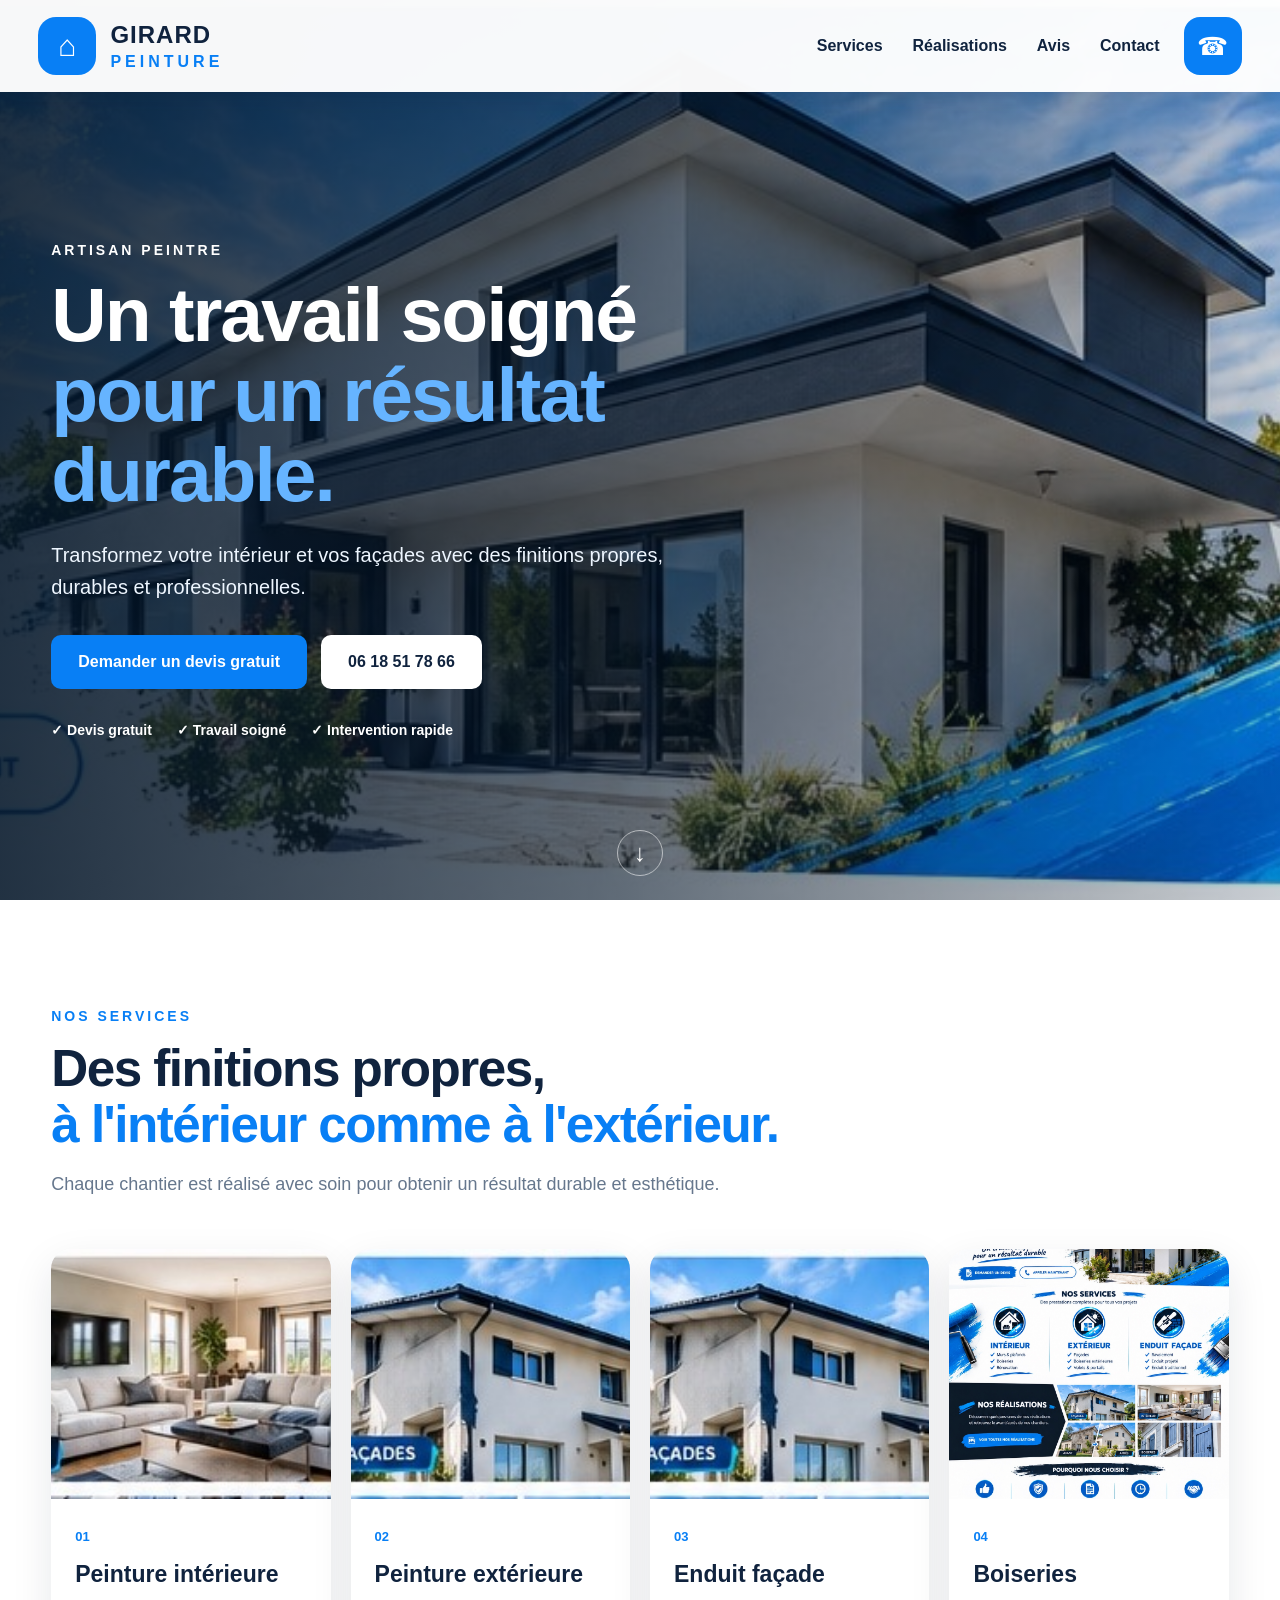
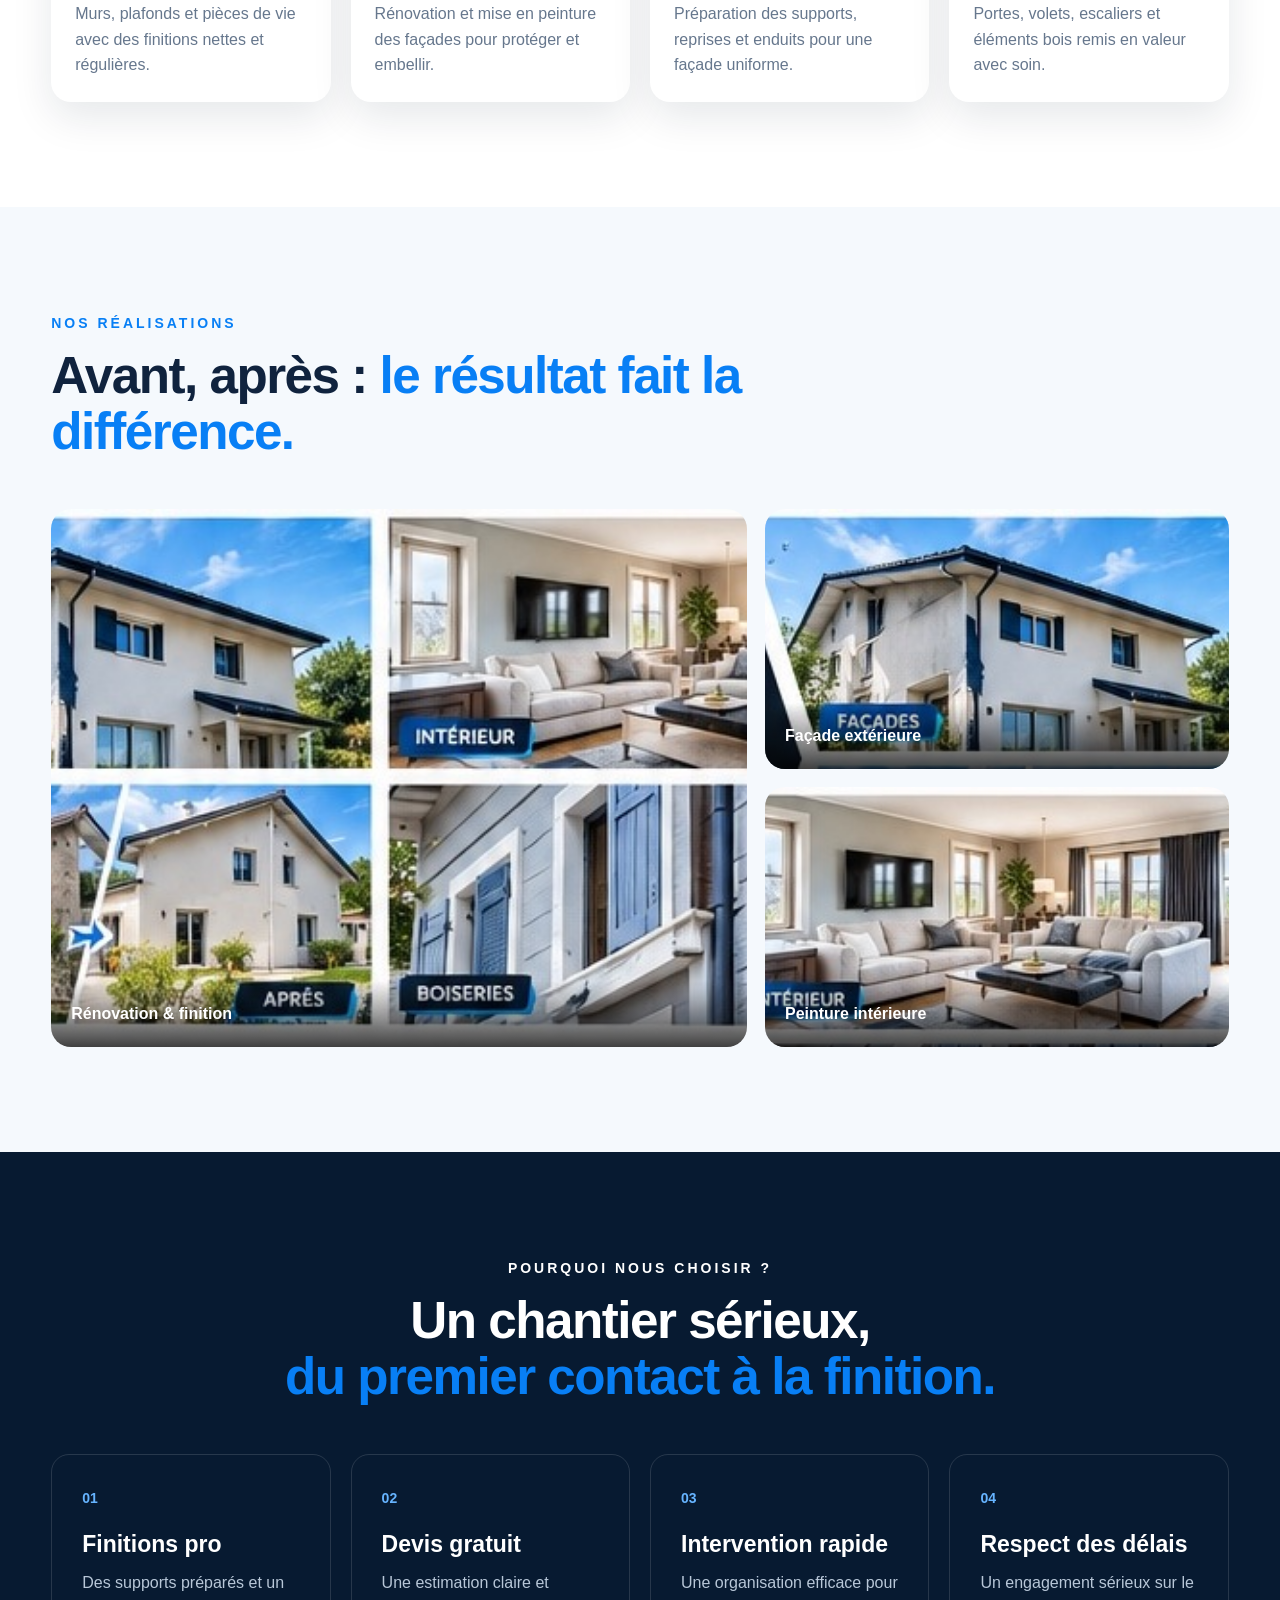
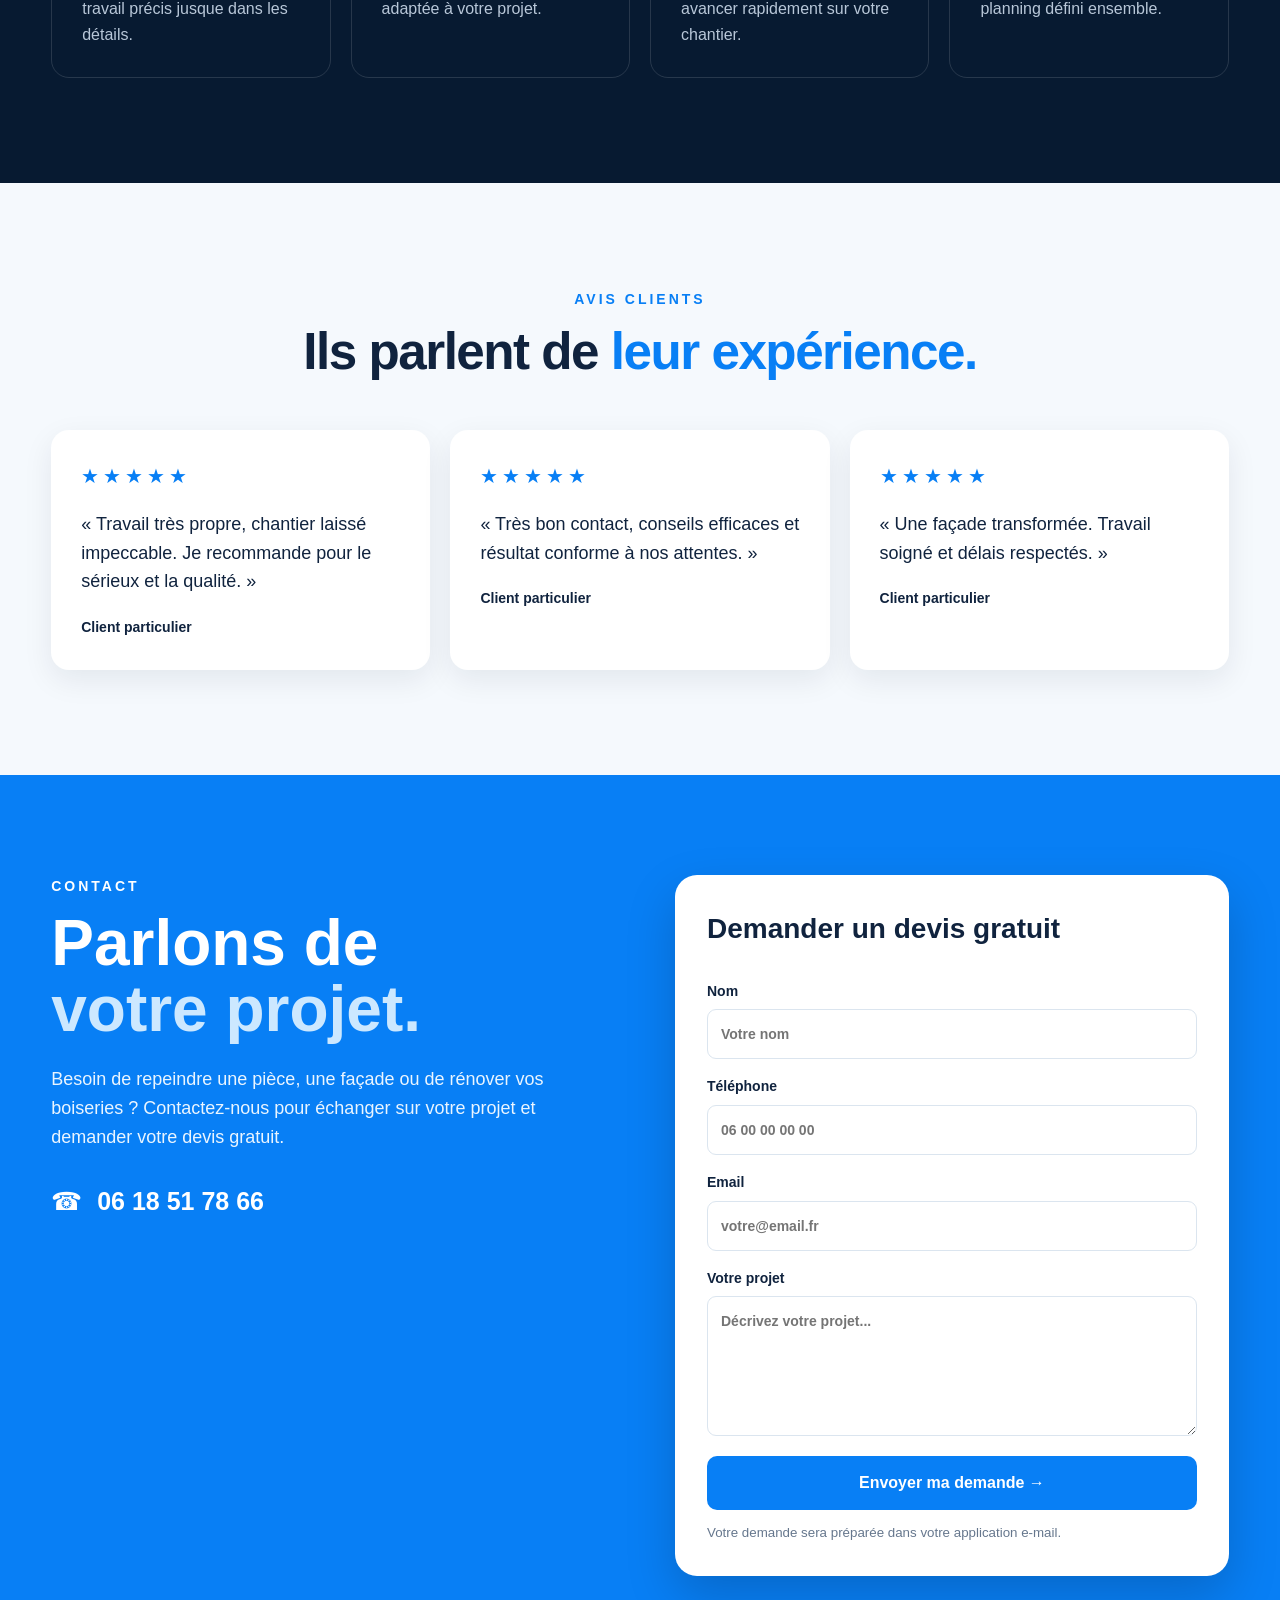
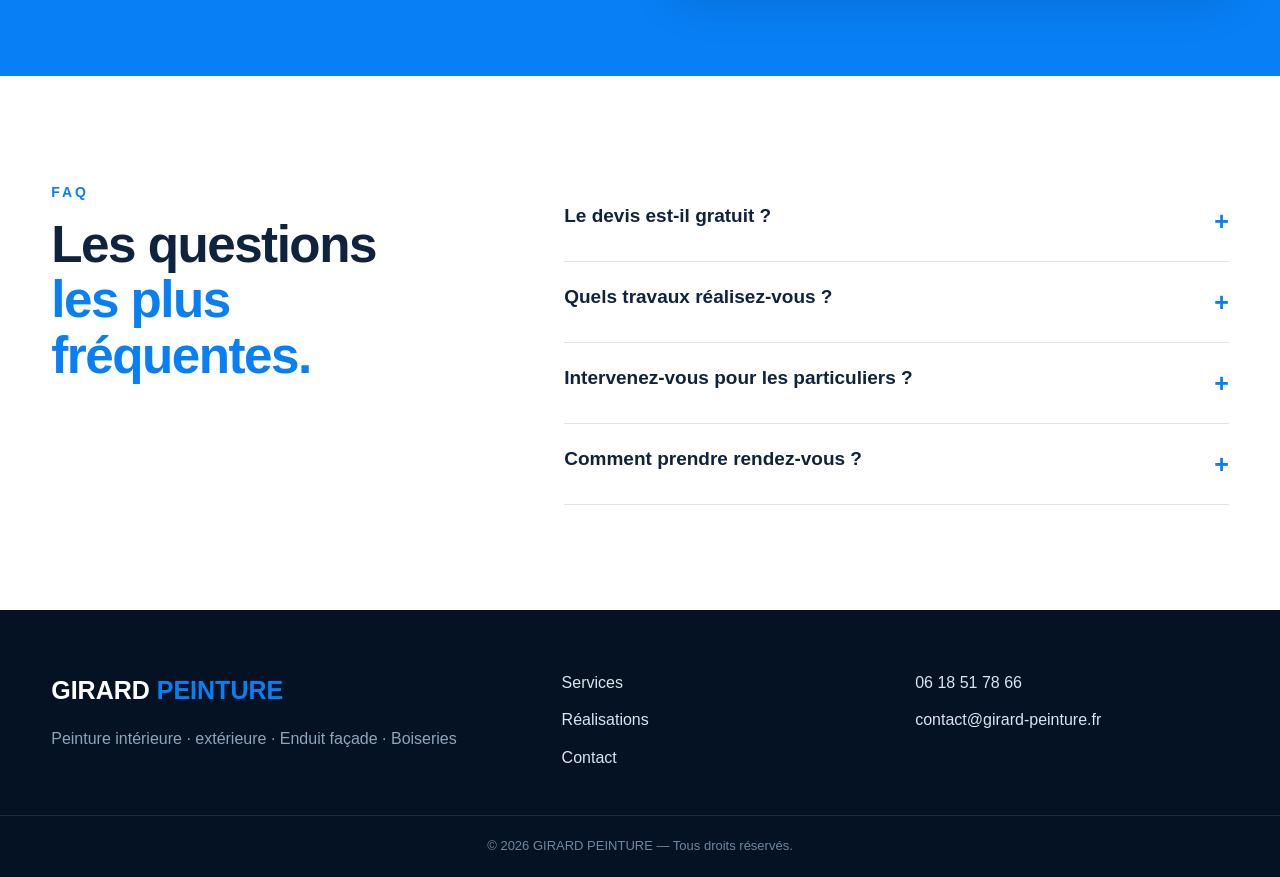
==== commit ed159b2e: "Add files via upload" ====
--- a/index.html
+++ b/index.html
@@ -8,124 +8,174 @@
   <link rel="stylesheet" href="style.css">
 </head>
 <body>
+
 <header class="header">
-  <div class="container nav">
-    <a class="logo" href="#accueil" aria-label="Girard Peinture">
-      <span class="logo-icon">⌂</span><span><b>GIRARD</b><small>PEINTURE</small></span>
+  <div class="nav-wrap">
+    <a class="brand" href="#accueil" aria-label="GIRARD PEINTURE - Accueil">
+      <span class="brand-mark">⌂</span>
+      <span class="brand-text"><strong>GIRARD</strong><small>PEINTURE</small></span>
     </a>
-    <nav class="desktop-nav">
-      <a href="#accueil">Accueil</a><a href="#services">Nos services</a><a href="#realisations">Réalisations</a><a href="#avis">Avis</a><a href="#contact">Contact</a>
+
+    <nav class="desktop-nav" aria-label="Navigation principale">
+      <a href="#services">Services</a>
+      <a href="#realisations">Réalisations</a>
+      <a href="#avis">Avis</a>
+      <a href="#contact">Contact</a>
     </nav>
-    <a class="header-phone" href="tel:0618517866">☎ <span>06 18 51 78 66</span></a>
-    <button class="menu" aria-label="Ouvrir le menu">☰</button>
+
+    <a class="phone-btn" href="tel:0618517866" aria-label="Appeler GIRARD PEINTURE">☎</a>
+    <button class="menu-btn" type="button" aria-label="Ouvrir le menu" aria-expanded="false">☰</button>
   </div>
-  <nav class="mobile-nav">
-    <a href="#accueil">Accueil</a><a href="#services">Nos services</a><a href="#realisations">Réalisations</a><a href="#avis">Avis</a><a href="#contact">Contact</a>
+
+  <nav class="mobile-nav" aria-label="Navigation mobile">
+    <a href="#services">Services</a>
+    <a href="#realisations">Réalisations</a>
+    <a href="#avis">Avis</a>
+    <a href="#contact">Contact</a>
+    <a class="mobile-call" href="tel:0618517866">Appeler : 06 18 51 78 66</a>
   </nav>
 </header>
 
 <main>
-<section id="accueil" class="hero">
-  <div class="hero-bg"></div>
-  <div class="container hero-content reveal">
-    <div class="eyebrow light">ARTISAN PEINTRE • SECTEUR LOCAL</div>
-    <h1>Un travail soigné<br>pour un résultat <em>durable.</em></h1>
-    <p>Transformez votre intérieur et vos façades avec des finitions propres, durables et professionnelles.</p>
-    <div class="hero-buttons">
-      <a class="btn primary" href="#contact">▣ Demander un devis gratuit →</a>
-      <a class="btn ghost" href="tel:0618517866">☎ Appeler maintenant</a>
+  <section id="accueil" class="hero">
+    <div class="hero-bg"></div>
+    <div class="hero-overlay"></div>
+    <div class="hero-content reveal visible">
+      <p class="eyebrow">ARTISAN PEINTRE</p>
+      <h1>Un travail soigné<br><span>pour un résultat durable.</span></h1>
+      <p class="hero-sub">Transformez votre intérieur et vos façades avec des finitions propres, durables et professionnelles.</p>
+      <div class="hero-actions">
+        <a class="btn btn-primary" href="#contact">Demander un devis gratuit</a>
+        <a class="btn btn-light" href="tel:0618517866">06 18 51 78 66</a>
+      </div>
+      <div class="hero-points">
+        <span>✓ Devis gratuit</span>
+        <span>✓ Travail soigné</span>
+        <span>✓ Intervention rapide</span>
+      </div>
     </div>
-    <div class="trust-row">
-      <span><i>✓</i> Devis gratuit</span><span><i>✓</i> Travail soigné</span><span><i>◷</i> Respect des délais</span>
+    <a class="scroll-down" href="#services" aria-label="Faire défiler vers les services">↓</a>
+  </section>
+
+  <section id="services" class="section">
+    <div class="container">
+      <div class="section-head reveal">
+        <p class="eyebrow blue">NOS SERVICES</p>
+        <h2>Des finitions propres,<br><span>à l'intérieur comme à l'extérieur.</span></h2>
+        <p>Chaque chantier est réalisé avec soin pour obtenir un résultat durable et esthétique.</p>
+      </div>
+
+      <div class="cards services-grid">
+        <article class="service-card reveal">
+          <img src="interieur.jpg" alt="Peinture intérieure">
+          <div class="card-body"><span class="number">01</span><h3>Peinture intérieure</h3><p>Murs, plafonds et pièces de vie avec des finitions nettes et régulières.</p></div>
+        </article>
+        <article class="service-card reveal">
+          <img src="facade.jpg" alt="Peinture extérieure">
+          <div class="card-body"><span class="number">02</span><h3>Peinture extérieure</h3><p>Rénovation et mise en peinture des façades pour protéger et embellir.</p></div>
+        </article>
+        <article class="service-card reveal">
+          <img src="facade.jpg" alt="Enduit façade">
+          <div class="card-body"><span class="number">03</span><h3>Enduit façade</h3><p>Préparation des supports, reprises et enduits pour une façade uniforme.</p></div>
+        </article>
+        <article class="service-card reveal">
+          <img src="reference.jpg" alt="Boiseries">
+          <div class="card-body"><span class="number">04</span><h3>Boiseries</h3><p>Portes, volets, escaliers et éléments bois remis en valeur avec soin.</p></div>
+        </article>
+      </div>
     </div>
-  </div>
-</section>
+  </section>
 
-<section id="services" class="section">
-  <div class="container">
-    <div class="section-title reveal"><span class="dash"></span><div class="eyebrow">NOS SERVICES</div><h2>Des prestations complètes<br>pour tous vos projets.</h2><p>Du conseil à la dernière finition, nous prenons soin de chaque détail.</p></div>
-    <div class="service-grid">
-      <article class="service-card reveal"><img src="interieur.jpg" alt="Peinture intérieure"><div class="service-body"><span class="round-icon">⌂</span><h3>Peinture intérieure</h3><p>Murs, plafonds, boiseries et rénovation des pièces de vie.</p><ul><li>Murs & plafonds</li><li>Boiseries</li><li>Rénovation</li></ul><a href="#contact">Demander un devis →</a></div></article>
-      <article class="service-card featured reveal"><span class="popular">POPULAIRE</span><img src="facade.jpg" alt="Peinture extérieure"><div class="service-body"><span class="round-icon">☀</span><h3>Peinture extérieure</h3><p>Façades, volets, portails et boiseries extérieures.</p><ul><li>Façades</li><li>Volets & portails</li><li>Boiseries extérieures</li></ul><a href="#contact">Demander un devis →</a></div></article>
-      <article class="service-card reveal"><img src="facade.jpg" alt="Enduit façade"><div class="service-body"><span class="round-icon">▱</span><h3>Enduit façade</h3><p>Ravalement et solutions d'enduit adaptées à votre façade.</p><ul><li>Ravalement</li><li>Enduit projeté</li><li>Enduit traditionnel</li></ul><a href="#contact">Demander un devis →</a></div></article>
-      <article class="service-card reveal"><img src="reference.jpg" alt="Boiseries"><div class="service-body"><span class="round-icon">▰</span><h3>Boiseries</h3><p>Portes, volets, lasure, vernis et rénovation.</p><ul><li>Portes & volets</li><li>Lasure & vernis</li><li>Rénovation</li></ul><a href="#contact">Demander un devis →</a></div></article>
+  <section id="realisations" class="section section-light">
+    <div class="container">
+      <div class="section-head reveal">
+        <p class="eyebrow blue">NOS RÉALISATIONS</p>
+        <h2>Avant, après : <span>le résultat fait la différence.</span></h2>
+      </div>
+      <div class="gallery">
+        <figure class="gallery-main reveal"><img src="realisations.jpg" alt="Réalisation Girard Peinture"><figcaption>Rénovation & finition</figcaption></figure>
+        <figure class="gallery-side reveal"><img src="facade.jpg" alt="Façade rénovée"><figcaption>Façade extérieure</figcaption></figure>
+        <figure class="gallery-side reveal"><img src="interieur.jpg" alt="Intérieur peint"><figcaption>Peinture intérieure</figcaption></figure>
+      </div>
     </div>
-  </div>
-</section>
+  </section>
 
-<section id="realisations" class="section dark">
-  <div class="container">
-    <div class="section-title reveal"><span class="dash"></span><div class="eyebrow lightblue">NOS RÉALISATIONS</div><h2>Avant, après : le résultat<br>fait la différence.</h2><p>Quelques exemples de travaux réalisés.</p></div>
-    <div class="gallery">
-      <article class="gallery-card reveal"><img src="facade.jpg" alt="Façade"><div><b>Façade</b><span>Rénovation extérieure</span></div></article>
-      <article class="gallery-card reveal"><img src="interieur.jpg" alt="Intérieur"><div><b>Intérieur</b><span>Finitions murs & plafonds</span></div></article>
-      <article class="gallery-card reveal"><img src="realisations.jpg" alt="Avant après"><div><b>Avant / Après</b><span>Transformation d'une façade</span></div></article>
+  <section class="section benefits">
+    <div class="container">
+      <div class="section-head center reveal">
+        <p class="eyebrow">POURQUOI NOUS CHOISIR ?</p>
+        <h2>Un chantier sérieux,<br><span>du premier contact à la finition.</span></h2>
+      </div>
+      <div class="benefits-grid">
+        <div class="benefit reveal"><b>01</b><h3>Finitions pro</h3><p>Des supports préparés et un travail précis jusque dans les détails.</p></div>
+        <div class="benefit reveal"><b>02</b><h3>Devis gratuit</h3><p>Une estimation claire et adaptée à votre projet.</p></div>
+        <div class="benefit reveal"><b>03</b><h3>Intervention rapide</h3><p>Une organisation efficace pour avancer rapidement sur votre chantier.</p></div>
+        <div class="benefit reveal"><b>04</b><h3>Respect des délais</h3><p>Un engagement sérieux sur le planning défini ensemble.</p></div>
+      </div>
     </div>
-    <div class="center"><a class="btn ghost" href="#contact">Voir toutes nos réalisations →</a></div>
-  </div>
-</section>
+  </section>
 
-<section class="section benefits">
-  <div class="container">
-    <div class="section-title center-title reveal"><span class="dash"></span><div class="eyebrow">POURQUOI NOUS CHOISIR ?</div><h2>Un partenaire de confiance<br>pour vos travaux.</h2></div>
-    <div class="benefit-grid">
-      <div class="benefit reveal"><span>✓</span><h3>Finitions pro</h3><p>Un rendu impeccable</p></div>
-      <div class="benefit reveal"><span>€</span><h3>Devis gratuit</h3><p>Sans engagement</p></div>
-      <div class="benefit reveal"><span>◷</span><h3>Intervention rapide</h3><p>Dans les meilleurs délais</p></div>
-      <div class="benefit reveal"><span>◇</span><h3>Respect des délais</h3><p>Votre satisfaction d'abord</p></div>
+  <section id="avis" class="section reviews">
+    <div class="container">
+      <div class="section-head center reveal">
+        <p class="eyebrow blue">AVIS CLIENTS</p>
+        <h2>Ils parlent de <span>leur expérience.</span></h2>
+      </div>
+      <div class="reviews-grid">
+        <article class="review reveal"><div class="stars">★★★★★</div><p>« Travail très propre, chantier laissé impeccable. Je recommande pour le sérieux et la qualité. »</p><strong>Client particulier</strong></article>
+        <article class="review reveal"><div class="stars">★★★★★</div><p>« Très bon contact, conseils efficaces et résultat conforme à nos attentes. »</p><strong>Client particulier</strong></article>
+        <article class="review reveal"><div class="stars">★★★★★</div><p>« Une façade transformée. Travail soigné et délais respectés. »</p><strong>Client particulier</strong></article>
+      </div>
     </div>
-  </div>
-</section>
+  </section>
 
-<section id="avis" class="section reviews">
-  <div class="container">
-    <div class="section-title reveal"><span class="dash"></span><div class="eyebrow">ILS NOUS FONT CONFIANCE</div><h2>Avis de nos clients</h2><p>Votre satisfaction est notre meilleure récompense.</p></div>
-    <div class="review-grid">
-      <article class="review reveal"><div class="stars">★★★★★</div><p>« Travail très soigné et équipe professionnelle. Notre façade est comme neuve ! »</p><b>M. Laurent D.</b><small>Rénovation façade</small></article>
-      <article class="review reveal"><div class="stars">★★★★★</div><p>« Peinture intérieure impeccable, chantier propre et dans les délais. Je recommande ! »</p><b>Mme Carole P.</b><small>Peinture intérieure</small></article>
-      <article class="review reveal"><div class="stars">★★★★★</div><p>« Très bon conseil et résultat au top pour nos volets. Entreprise sérieuse. »</p><b>M. Thomas B.</b><small>Rénovation boiseries</small></article>
+  <section id="contact" class="contact-section">
+    <div class="container contact-grid">
+      <div class="contact-copy reveal">
+        <p class="eyebrow">CONTACT</p>
+        <h2>Parlons de<br><span>votre projet.</span></h2>
+        <p>Besoin de repeindre une pièce, une façade ou de rénover vos boiseries ? Contactez-nous pour échanger sur votre projet et demander votre devis gratuit.</p>
+        <a class="contact-phone" href="tel:0618517866"><span>☎</span><strong>06 18 51 78 66</strong></a>
+      </div>
+
+      <form class="contact-form reveal" action="mailto:contact@girard-peinture.fr" method="post" enctype="text/plain">
+        <h3>Demander un devis gratuit</h3>
+        <label>Nom<input name="Nom" type="text" placeholder="Votre nom" required></label>
+        <label>Téléphone<input name="Téléphone" type="tel" placeholder="06 00 00 00 00" required></label>
+        <label>Email<input name="Email" type="email" placeholder="votre@email.fr"></label>
+        <label>Votre projet<textarea name="Projet" rows="5" placeholder="Décrivez votre projet..." required></textarea></label>
+        <button class="btn btn-primary submit" type="submit">Envoyer ma demande →</button>
+        <small>Votre demande sera préparée dans votre application e-mail.</small>
+      </form>
     </div>
-  </div>
-</section>
+  </section>
 
-<section id="contact" class="contact">
-  <div class="container contact-grid">
-    <div class="contact-copy reveal"><div class="eyebrow light">VOTRE PROJET COMMENCE ICI</div><h2>Parlons de votre projet.</h2><p>Décrivez-nous vos travaux et obtenez un devis gratuit.</p><strong>Contactez-nous dès maintenant !</strong><div class="contact-info">☎ 06 18 51 78 66<br><span>Réponse rapide • Sans engagement</span></div></div>
-    <form class="quote-form reveal" action="mailto:contact@girard-peinture.fr" method="post" enctype="text/plain">
-      <input name="nom" placeholder="Votre nom" required>
-      <input name="telephone" placeholder="Téléphone" type="tel" required>
-      <textarea name="projet" placeholder="Décrivez votre projet (type de travaux, surface, délai...)" required></textarea>
-      <button class="btn primary" type="submit">Envoyer ma demande →</button>
-      <small>Réponse rapide • Sans engagement</small>
-    </form>
-  </div>
-</section>
-
-<section class="section faq">
-  <div class="container">
-    <div class="section-title reveal"><span class="dash"></span><div class="eyebrow">QUESTIONS FRÉQUENTES</div><h2>Vos questions, nos réponses.</h2></div>
-    <div class="faq-grid">
-      <details class="reveal"><summary>Proposez-vous des devis gratuits ?</summary><p>Oui, la demande de devis est gratuite et sans engagement.</p></details>
-      <details class="reveal"><summary>Quels sont les délais d’intervention ?</summary><p>Ils dépendent du chantier et de nos disponibilités. Contactez-nous pour en discuter.</p></details>
-      <details class="reveal"><summary>Quels types de travaux réalisez-vous ?</summary><p>Peinture intérieure et extérieure, enduit façade et boiseries.</p></details>
-      <details class="reveal"><summary>Intervenez-vous dans ma région ?</summary><p>Nous intervenons dans notre secteur local. Appelez-nous pour vérifier votre adresse.</p></details>
-      <details class="reveal"><summary>Utilisez-vous des produits de qualité ?</summary><p>Nous choisissons les produits selon le support et le résultat recherché.</p></details>
-      <details class="reveal"><summary>Comment se déroule un chantier ?</summary><p>Échange sur le projet, préparation, protection, réalisation, finitions et contrôle.</p></details>
+  <section class="section faq-section">
+    <div class="container faq-wrap">
+      <div class="section-head reveal">
+        <p class="eyebrow blue">FAQ</p>
+        <h2>Les questions<br><span>les plus fréquentes.</span></h2>
+      </div>
+      <div class="faq">
+        <details class="reveal"><summary>Le devis est-il gratuit ? <span>+</span></summary><p>Oui. Contactez-nous pour présenter votre projet et obtenir une estimation adaptée.</p></details>
+        <details class="reveal"><summary>Quels travaux réalisez-vous ? <span>+</span></summary><p>Peinture intérieure, peinture extérieure, enduit façade et travaux de boiseries.</p></details>
+        <details class="reveal"><summary>Intervenez-vous pour les particuliers ? <span>+</span></summary><p>Oui, les projets de rénovation et de mise en peinture des particuliers sont les bienvenus.</p></details>
+        <details class="reveal"><summary>Comment prendre rendez-vous ? <span>+</span></summary><p>Appelez directement le 06 18 51 78 66 ou envoyez une demande depuis le formulaire.</p></details>
+      </div>
     </div>
-  </div>
-</section>
+  </section>
 </main>
 
-<footer>
+<footer class="footer">
   <div class="container footer-grid">
-    <div><a class="logo footer-logo" href="#accueil"><span class="logo-icon">⌂</span><span><b>GIRARD</b><small>PEINTURE</small></span></a><p>Artisan peintre pour vos projets intérieurs et extérieurs. Un travail soigné, durable et de qualité dans votre secteur.</p></div>
-    <div><b>Navigation</b><a href="#accueil">Accueil</a><a href="#services">Nos services</a><a href="#realisations">Nos réalisations</a><a href="#avis">Avis</a><a href="#contact">Contact</a></div>
-    <div><b>Nos services</b><a href="#services">Peinture intérieure</a><a href="#services">Peinture extérieure</a><a href="#services">Enduit façade</a><a href="#services">Boiseries</a></div>
-    <div><b>Contact</b><a href="tel:0618517866">☎ 06 18 51 78 66</a><a href="mailto:contact@girard-peinture.fr">✉ contact@girard-peinture.fr</a><span>⌖ Secteur local</span></div>
+    <div><div class="footer-brand">GIRARD <span>PEINTURE</span></div><p>Peinture intérieure · extérieure · Enduit façade · Boiseries</p></div>
+    <div><a href="#services">Services</a><a href="#realisations">Réalisations</a><a href="#contact">Contact</a></div>
+    <div><a href="tel:0618517866">06 18 51 78 66</a><a href="mailto:contact@girard-peinture.fr">contact@girard-peinture.fr</a></div>
   </div>
-  <div class="container footer-bottom">© 2026 GIRARD PEINTURE — Tous droits réservés.</div>
+  <div class="footer-bottom">© 2026 GIRARD PEINTURE — Tous droits réservés.</div>
 </footer>
-<button class="top" aria-label="Retour en haut">↑</button>
+
+<button class="back-top" type="button" aria-label="Retour en haut">↑</button>
 <script src="script.js"></script>
 </body>
-</html>+</html>
--- a/style.css
+++ b/style.css
@@ -1 +1,133 @@
-:root{--blue:#087ff5;--blue2:#126fe0;--navy:#071a31;--ink:#10233e;--muted:#66778d;--line:#dbe5ef;--light:#f5f9fd;--white:#fff}*{box-sizing:border-box}html{scroll-behavior:smooth}body{margin:0;font-family:Inter,Arial,sans-serif;color:var(--ink);line-height:1.55;background:#fff}a{text-decoration:none;color:inherit}.container{width:min(1180px,calc(100% - 48px));margin:auto}.header{position:sticky;top:0;z-index:99;background:rgba(255,255,255,.95);backdrop-filter:blur(12px);border-bottom:1px solid #edf2f7}.nav{height:78px;display:flex;align-items:center;gap:25px}.logo{display:flex;align-items:center;gap:11px;font-weight:900}.logo-icon{width:48px;height:48px;border-radius:50%;background:var(--blue);color:#fff;display:grid;place-items:center;font-size:25px}.logo b{display:block;font-size:20px;line-height:1}.logo small{display:block;color:var(--blue);letter-spacing:2.5px;font-size:12px;margin-top:4px}.desktop-nav{display:flex;gap:26px;margin:auto;font-size:14px;font-weight:700}.desktop-nav a:hover{color:var(--blue)}.header-phone{background:var(--blue);color:#fff;padding:13px 18px;border-radius:11px;font-weight:800}.menu,.mobile-nav{display:none}.hero{position:relative;min-height:650px;color:#fff;overflow:hidden}.hero-bg{position:absolute;inset:0;background:linear-gradient(90deg,rgba(5,24,46,.96) 0%,rgba(5,24,46,.82) 42%,rgba(5,24,46,.15) 78%),url("hero.jpg") center/cover}.hero-content{position:relative;min-height:650px;display:flex;flex-direction:column;justify-content:center;padding:65px 0}.eyebrow{color:var(--blue);font-size:13px;font-weight:900;letter-spacing:3px;margin-bottom:12px}.eyebrow.light{color:#d2ebff}.hero h1{font-size:clamp(45px,6vw,76px);line-height:.99;letter-spacing:-3px;margin:8px 0 22px;max-width:730px}.hero h1 em{color:#1592ff;font-style:normal}.hero p{font-size:19px;max-width:620px;color:#e1ecf8}.hero-buttons{display:flex;gap:12px;margin-top:28px;flex-wrap:wrap}.btn{display:inline-flex;justify-content:center;align-items:center;padding:15px 22px;border-radius:12px;font-weight:900;border:2px solid transparent;transition:.25s}.primary{background:var(--blue);color:#fff;box-shadow:0 10px 24px rgba(8,127,245,.22)}.primary:hover{transform:translateY(-2px);background:#006fe3}.ghost{color:#fff;border-color:#fff;background:rgba(0,0,0,.15)}.ghost:hover{background:#fff;color:var(--blue)}.trust-row{display:flex;gap:27px;flex-wrap:wrap;margin-top:30px;font-weight:800;font-size:14px}.trust-row i{font-style:normal;background:#0c78e8;width:30px;height:30px;border-radius:50%;display:inline-grid;place-items:center;margin-right:7px}.section{padding:90px 0}.section-title{margin-bottom:42px}.section-title h2{font-size:clamp(34px,5vw,54px);line-height:1.05;letter-spacing:-2px;margin:0}.section-title p{font-size:18px;color:var(--muted);margin:12px 0 0}.dash{display:block;width:36px;height:5px;background:var(--blue);transform:skew(-25deg);margin-bottom:13px}.service-grid{display:grid;grid-template-columns:repeat(4,1fr);gap:18px}.service-card{position:relative;border:1px solid var(--line);border-radius:18px;overflow:hidden;background:#fff;box-shadow:0 8px 26px rgba(15,35,62,.06);transition:.3s}.service-card:hover{transform:translateY(-6px);box-shadow:0 18px 42px rgba(15,35,62,.12)}.service-card>img{width:100%;height:175px;object-fit:cover}.service-body{padding:20px}.round-icon{display:grid;place-items:center;width:48px;height:48px;border:3px solid var(--blue);border-radius:50%;background:#eef7ff;color:var(--blue);font-weight:900;margin-bottom:14px}.service-card h3{font-size:21px;margin:0 0 8px}.service-card p{color:var(--muted);font-size:14px}.service-card ul{list-style:none;padding:0;margin:15px 0}.service-card li{margin:7px 0;color:#41556d;font-size:14px}.service-card li:before{content:"✓";color:var(--blue);font-weight:900;margin-right:8px}.service-card a{color:var(--blue);font-weight:900;font-size:14px}.popular{position:absolute;right:12px;top:12px;background:var(--blue);color:#fff;padding:8px 11px;border-radius:7px;font-size:11px;font-weight:900}.dark{background:var(--navy);color:#fff}.dark .section-title p{color:#bdcddd}.lightblue{color:#55aaff}.gallery{display:grid;grid-template-columns:repeat(3,1fr);gap:16px}.gallery-card{height:330px;position:relative;border-radius:17px;overflow:hidden}.gallery-card img{width:100%;height:100%;object-fit:cover;transition:.5s}.gallery-card:hover img{transform:scale(1.04)}.gallery-card:after{content:"";position:absolute;inset:0;background:linear-gradient(transparent 42%,rgba(2,14,29,.9))}.gallery-card div{position:absolute;z-index:2;left:20px;bottom:18px}.gallery-card b,.gallery-card span{display:block}.gallery-card b{font-size:20px}.gallery-card span{color:#d9e6f3}.center{text-align:center;margin-top:30px}.benefits{background:var(--light)}.center-title{text-align:center}.center-title .dash{margin-left:auto;margin-right:auto}.benefit-grid{display:grid;grid-template-columns:repeat(4,1fr);gap:17px}.benefit{text-align:center;background:#fff;border:1px solid var(--line);border-radius:18px;padding:27px 15px}.benefit span{display:grid;place-items:center;width:62px;height:62px;border-radius:50%;background:var(--blue);color:#fff;font-size:25px;margin:auto auto 14px}.benefit h3{font-size:17px;margin:0}.benefit p{color:var(--muted);font-size:13px;margin:5px 0}.review-grid{display:grid;grid-template-columns:repeat(3,1fr);gap:18px}.review{border:1px solid var(--line);border-radius:18px;padding:25px;box-shadow:0 8px 25px rgba(15,35,62,.05)}.stars{color:#f6ad16;font-size:19px;letter-spacing:3px}.review p{color:#40546c;margin:15px 0}.review b,.review small{display:block}.review small{color:var(--muted);margin-top:3px}.contact{background:linear-gradient(125deg,#087ff5,#075cc8);color:#fff;padding:90px 0}.contact-grid{display:grid;grid-template-columns:1fr 1fr;gap:55px;align-items:center}.contact-copy h2{font-size:clamp(40px,5vw,58px);line-height:1.02;margin:0}.contact-copy>p{font-size:19px;color:#e2efff}.contact-copy>strong{display:block;font-size:22px;font-style:italic;margin-top:24px}.contact-info{font-weight:900;font-size:19px;margin-top:26px}.contact-info span{font-size:13px;font-weight:500;color:#dcecff}.quote-form{background:#fff;border-radius:20px;padding:28px;box-shadow:0 22px 50px rgba(0,35,95,.23)}.quote-form input,.quote-form textarea{width:100%;border:1px solid #d8e2ed;border-radius:11px;padding:15px;margin-bottom:12px;font:inherit;outline:none}.quote-form textarea{min-height:135px;resize:vertical}.quote-form .btn{width:100%;border:0}.quote-form small{display:block;text-align:center;color:#7c8999;margin-top:9px}.faq{background:#f7fafd}.faq-grid{display:grid;grid-template-columns:1fr 1fr;gap:12px}details{background:#fff;border:1px solid var(--line);border-radius:12px;padding:17px 20px}summary{cursor:pointer;font-weight:800;list-style:none;display:flex;justify-content:space-between}summary:after{content:"+";color:var(--blue);font-size:20px}details[open] summary:after{content:"−"}details p{color:var(--muted);margin-bottom:0}footer{background:#06182d;color:#b9c9da;padding:58px 0 20px}.footer-grid{display:grid;grid-template-columns:1.5fr 1fr 1fr 1fr;gap:35px}.footer-grid>b,.footer-grid>div>b{color:#fff;display:block;margin-bottom:12px}.footer-grid a,.footer-grid span{display:block;margin:8px 0;font-size:14px}.footer-logo{color:#fff!important;margin-bottom:16px}.footer-grid p{font-size:14px;max-width:330px}.footer-bottom{border-top:1px solid rgba(255,255,255,.15);margin-top:30px;padding-top:18px;font-size:12px}.top{position:fixed;right:18px;bottom:18px;width:48px;height:48px;border:0;border-radius:50%;background:var(--blue);color:#fff;font-size:21px;z-index:90;opacity:0;pointer-events:none;transition:.25s}.top.show{opacity:1;pointer-events:auto}.reveal{opacity:0;transform:translateY(28px);transition:.7s ease}.reveal.visible{opacity:1;transform:none}@media(max-width:900px){.desktop-nav{display:none}.menu{display:block;background:var(--blue);color:#fff;border:0;border-radius:10px;width:46px;height:46px;font-size:23px}.header-phone span{display:none}.header-phone{width:46px;height:46px;padding:0;display:grid;place-items:center}.mobile-nav{position:absolute;left:14px;right:14px;top:74px;background:#fff;border-radius:14px;box-shadow:0 18px 40px rgba(0,0,0,.14);padding:18px;flex-direction:column;gap:15px;font-weight:800}.mobile-nav.open{display:flex}.service-grid{grid-template-columns:1fr 1fr}.gallery,.review-grid{grid-template-columns:1fr 1fr}.benefit-grid{grid-template-columns:1fr 1fr}.contact-grid{grid-template-columns:1fr}.footer-grid{grid-template-columns:1fr 1fr}}@media(max-width:620px){.container{width:calc(100% - 28px)}.nav{height:68px}.logo-icon{width:44px;height:44px}.logo b{font-size:17px}.hero,.hero-content{min-height:710px}.hero-content{justify-content:flex-end;padding:45px 0}.hero h1{font-size:45px;letter-spacing:-2px}.hero p{font-size:16px}.hero-buttons{display:grid;grid-template-columns:1fr}.trust-row{justify-content:space-between;gap:5px;font-size:10px}.trust-row i{display:block;margin:0 auto 4px}.section{padding:65px 0}.section-title h2{font-size:35px}.service-grid{grid-template-columns:1fr 1fr;gap:10px}.service-card>img{height:125px}.service-body{padding:13px}.service-card h3{font-size:17px}.service-card p,.service-card li{font-size:12px}.round-icon{width:42px;height:42px}.gallery,.review-grid,.faq-grid{grid-template-columns:1fr}.gallery-card{height:290px}.benefit-grid{grid-template-columns:1fr 1fr}.benefit{padding:18px 8px}.benefit h3{font-size:14px}.benefit p{font-size:12px}.footer-grid{grid-template-columns:1fr 1fr;gap:24px}.footer-grid>div:first-child{grid-column:1/-1}.contact{padding:65px 0}.contact-copy h2{font-size:42px}.quote-form{padding:20px}}
+*{box-sizing:border-box}
+html{scroll-behavior:smooth}
+body{margin:0;font-family:Arial,Helvetica,sans-serif;color:#10233e;background:#fff;line-height:1.6}
+img{display:block;width:100%;height:100%;object-fit:cover}
+a{text-decoration:none;color:inherit}
+button,input,textarea{font:inherit}
+.container{width:min(1180px,92%);margin:auto}
+.header{position:fixed;top:0;left:0;right:0;z-index:100;background:rgba(255,255,255,.97);box-shadow:0 4px 25px rgba(7,26,49,.12)}
+.nav-wrap{height:92px;width:min(1240px,94%);margin:auto;display:flex;align-items:center;gap:24px}
+.brand{display:flex;align-items:center;gap:14px;margin-right:auto}
+.brand-mark{width:58px;height:58px;border-radius:18px;background:#087ff5;color:white;display:grid;place-items:center;font-size:30px;font-weight:900}
+.brand-text{display:flex;flex-direction:column;line-height:1}
+.brand-text strong{font-size:24px;letter-spacing:1px}
+.brand-text small{font-size:16px;letter-spacing:4px;color:#087ff5;font-weight:800;margin-top:7px}
+.desktop-nav{display:flex;gap:30px;font-weight:700}
+.desktop-nav a:hover{color:#087ff5}
+.phone-btn,.menu-btn{border:0;width:58px;height:58px;border-radius:16px;background:#087ff5;color:#fff;display:grid;place-items:center;font-size:25px;cursor:pointer}
+.menu-btn{display:none}
+.mobile-nav{display:none}
+.hero{min-height:100vh;position:relative;display:flex;align-items:center;overflow:hidden}
+.hero-bg{position:absolute;inset:0;background-image:url("hero.jpg");background-size:cover;background-position:center}
+.hero-overlay{position:absolute;inset:0;background:linear-gradient(90deg,rgba(3,21,40,.88) 0%,rgba(3,21,40,.63) 48%,rgba(3,21,40,.2) 100%)}
+.hero-content{position:relative;z-index:2;color:#fff;width:min(1180px,92%);margin:80px auto 0}
+.eyebrow{font-size:14px;font-weight:900;letter-spacing:3px;margin:0 0 14px;color:#fff}
+.eyebrow.blue{color:#087ff5}
+.hero h1{font-size:clamp(42px,6vw,78px);line-height:1.04;max-width:850px;margin:0 0 24px;font-weight:900;letter-spacing:-2px}
+.hero h1 span{color:#66b4ff}
+.hero-sub{font-size:20px;max-width:650px;margin:0 0 32px;color:#eef6ff}
+.hero-actions{display:flex;gap:14px;flex-wrap:wrap}
+.btn{display:inline-flex;align-items:center;justify-content:center;min-height:54px;padding:0 25px;border-radius:10px;font-weight:800;border:2px solid transparent;cursor:pointer}
+.btn-primary{background:#087ff5;color:#fff}
+.btn-primary:hover{background:#126fe0}
+.btn-light{background:#fff;color:#10233e}
+.hero-points{display:flex;gap:25px;flex-wrap:wrap;margin-top:30px;font-weight:700;font-size:14px}
+.scroll-down{position:absolute;z-index:3;bottom:24px;left:50%;transform:translateX(-50%);color:#fff;border:1px solid rgba(255,255,255,.55);border-radius:50%;width:46px;height:46px;display:grid;place-items:center;font-size:24px}
+.section{padding:105px 0}
+.section-light{background:#f5f9fd}
+.section-head{max-width:800px;margin-bottom:50px}
+.section-head.center{text-align:center;margin-left:auto;margin-right:auto}
+.section-head h2{font-size:clamp(34px,4vw,56px);line-height:1.08;margin:0 0 18px;letter-spacing:-1.5px}
+.section-head h2 span{color:#087ff5}
+.section-head>p:last-child{color:#66778d;font-size:18px}
+.services-grid{display:grid;grid-template-columns:repeat(4,1fr);gap:20px}
+.service-card{border-radius:20px;overflow:hidden;background:#fff;box-shadow:0 15px 40px rgba(7,26,49,.1);transition:.3s}
+.service-card:hover{transform:translateY(-8px)}
+.service-card img{height:250px}
+.card-body{padding:24px}
+.number{color:#087ff5;font-weight:900;font-size:13px}
+.card-body h3{font-size:23px;margin:8px 0}
+.card-body p{color:#66778d;margin:0}
+.gallery{display:grid;grid-template-columns:1.5fr 1fr;grid-template-rows:260px 260px;gap:18px}
+.gallery figure{margin:0;border-radius:20px;overflow:hidden;position:relative}
+.gallery-main{grid-row:span 2}
+.gallery figcaption{position:absolute;bottom:0;left:0;right:0;padding:20px;color:#fff;font-weight:900;background:linear-gradient(transparent,rgba(0,0,0,.75))}
+.benefits{background:#071a31;color:#fff}
+.benefits .section-head>p:last-child{color:#b8c7d8}
+.benefits-grid{display:grid;grid-template-columns:repeat(4,1fr);gap:20px}
+.benefit{border:1px solid rgba(255,255,255,.13);padding:30px;border-radius:18px}
+.benefit b{color:#66b4ff;font-size:14px}
+.benefit h3{font-size:23px;margin:15px 0 8px}
+.benefit p{color:#b8c7d8;margin:0}
+.reviews{background:#f5f9fd}
+.reviews-grid{display:grid;grid-template-columns:repeat(3,1fr);gap:20px}
+.review{background:#fff;border-radius:18px;padding:30px;box-shadow:0 10px 30px rgba(7,26,49,.08)}
+.stars{color:#087ff5;letter-spacing:4px;font-size:20px}
+.review p{font-size:18px}
+.review strong{font-size:14px}
+.contact-section{background:#087ff5;padding:100px 0;color:#fff}
+.contact-grid{display:grid;grid-template-columns:1fr 1fr;gap:70px;align-items:start}
+.contact-copy h2{font-size:clamp(40px,5vw,65px);line-height:1.03;margin:0 0 22px}
+.contact-copy h2 span{color:#cce8ff}
+.contact-copy>p:not(.eyebrow){font-size:18px;max-width:560px;color:#eaf5ff}
+.contact-phone{display:flex;align-items:center;gap:15px;font-size:25px;margin-top:30px}
+.contact-form{background:#fff;color:#10233e;border-radius:22px;padding:32px;box-shadow:0 20px 50px rgba(0,0,0,.18)}
+.contact-form h3{font-size:28px;margin-top:0}
+.contact-form label{display:block;font-weight:800;font-size:14px;margin-top:16px}
+.contact-form input,.contact-form textarea{display:block;width:100%;border:1px solid #dbe5ef;border-radius:9px;padding:13px;margin-top:7px;outline:none}
+.contact-form input:focus,.contact-form textarea:focus{border-color:#087ff5}
+.submit{width:100%;margin-top:20px}
+.contact-form small{display:block;color:#66778d;margin-top:12px}
+.faq-wrap{display:grid;grid-template-columns:.8fr 1.2fr;gap:70px}
+.faq details{border-bottom:1px solid #dbe5ef;padding:20px 0}
+.faq summary{list-style:none;cursor:pointer;font-size:19px;font-weight:800;display:flex;justify-content:space-between}
+.faq summary::-webkit-details-marker{display:none}
+.faq summary span{color:#087ff5;font-size:25px}
+.faq p{color:#66778d;margin-bottom:0}
+.footer{background:#041224;color:#dbe5ef;padding:60px 0 0}
+.footer-grid{display:grid;grid-template-columns:1.5fr 1fr 1fr;gap:40px;padding-bottom:45px}
+.footer-grid>div:nth-child(2),.footer-grid>div:nth-child(3){display:flex;flex-direction:column;gap:12px}
+.footer-brand{font-size:25px;font-weight:900;color:#fff}
+.footer-brand span{color:#087ff5}
+.footer p{color:#91a5ba}
+.footer-bottom{border-top:1px solid rgba(255,255,255,.1);padding:20px;text-align:center;color:#71879f;font-size:13px}
+.back-top{position:fixed;right:22px;bottom:22px;z-index:90;width:48px;height:48px;border:0;border-radius:50%;background:#087ff5;color:#fff;font-size:22px;cursor:pointer;opacity:0;visibility:hidden;transform:translateY(10px);transition:.25s}
+.back-top.show{opacity:1;visibility:visible;transform:none}
+.reveal{opacity:0;transform:translateY(28px);transition:opacity .7s ease,transform .7s ease}
+.reveal.visible{opacity:1;transform:none}
+
+@media(max-width:900px){
+  .nav-wrap{height:82px}
+  .desktop-nav{display:none}
+  .menu-btn{display:grid}
+  .mobile-nav{background:#fff;padding:10px 5%;box-shadow:0 12px 20px rgba(7,26,49,.1)}
+  .mobile-nav.open{display:flex;flex-direction:column}
+  .mobile-nav a{padding:14px 0;font-weight:800;border-bottom:1px solid #eef3f8}
+  .mobile-call{color:#087ff5}
+  .services-grid,.benefits-grid{grid-template-columns:repeat(2,1fr)}
+  .reviews-grid{grid-template-columns:1fr}
+  .faq-wrap,.contact-grid{grid-template-columns:1fr;gap:40px}
+}
+@media(max-width:620px){
+  .brand-mark{width:52px;height:52px;border-radius:15px}
+  .brand-text strong{font-size:19px}
+  .brand-text small{font-size:12px;letter-spacing:3px}
+  .phone-btn,.menu-btn{width:52px;height:52px;border-radius:15px}
+  .hero{min-height:760px}
+  .hero-bg{background-position:62% center}
+  .hero-overlay{background:linear-gradient(90deg,rgba(3,21,40,.9),rgba(3,21,40,.52))}
+  .hero-content{margin-top:90px}
+  .hero h1{font-size:43px;letter-spacing:-1px}
+  .hero-sub{font-size:17px}
+  .hero-actions{flex-direction:column;align-items:stretch}
+  .btn{width:100%}
+  .hero-points{gap:10px;flex-direction:column}
+  .section{padding:75px 0}
+  .services-grid,.benefits-grid{grid-template-columns:1fr}
+  .service-card img{height:220px}
+  .gallery{display:grid;grid-template-columns:1fr;grid-template-rows:260px 220px 220px}
+  .gallery-main{grid-row:auto}
+  .footer-grid{grid-template-columns:1fr}
+  .contact-section{padding:75px 0}
+  .contact-form{padding:23px}
+}
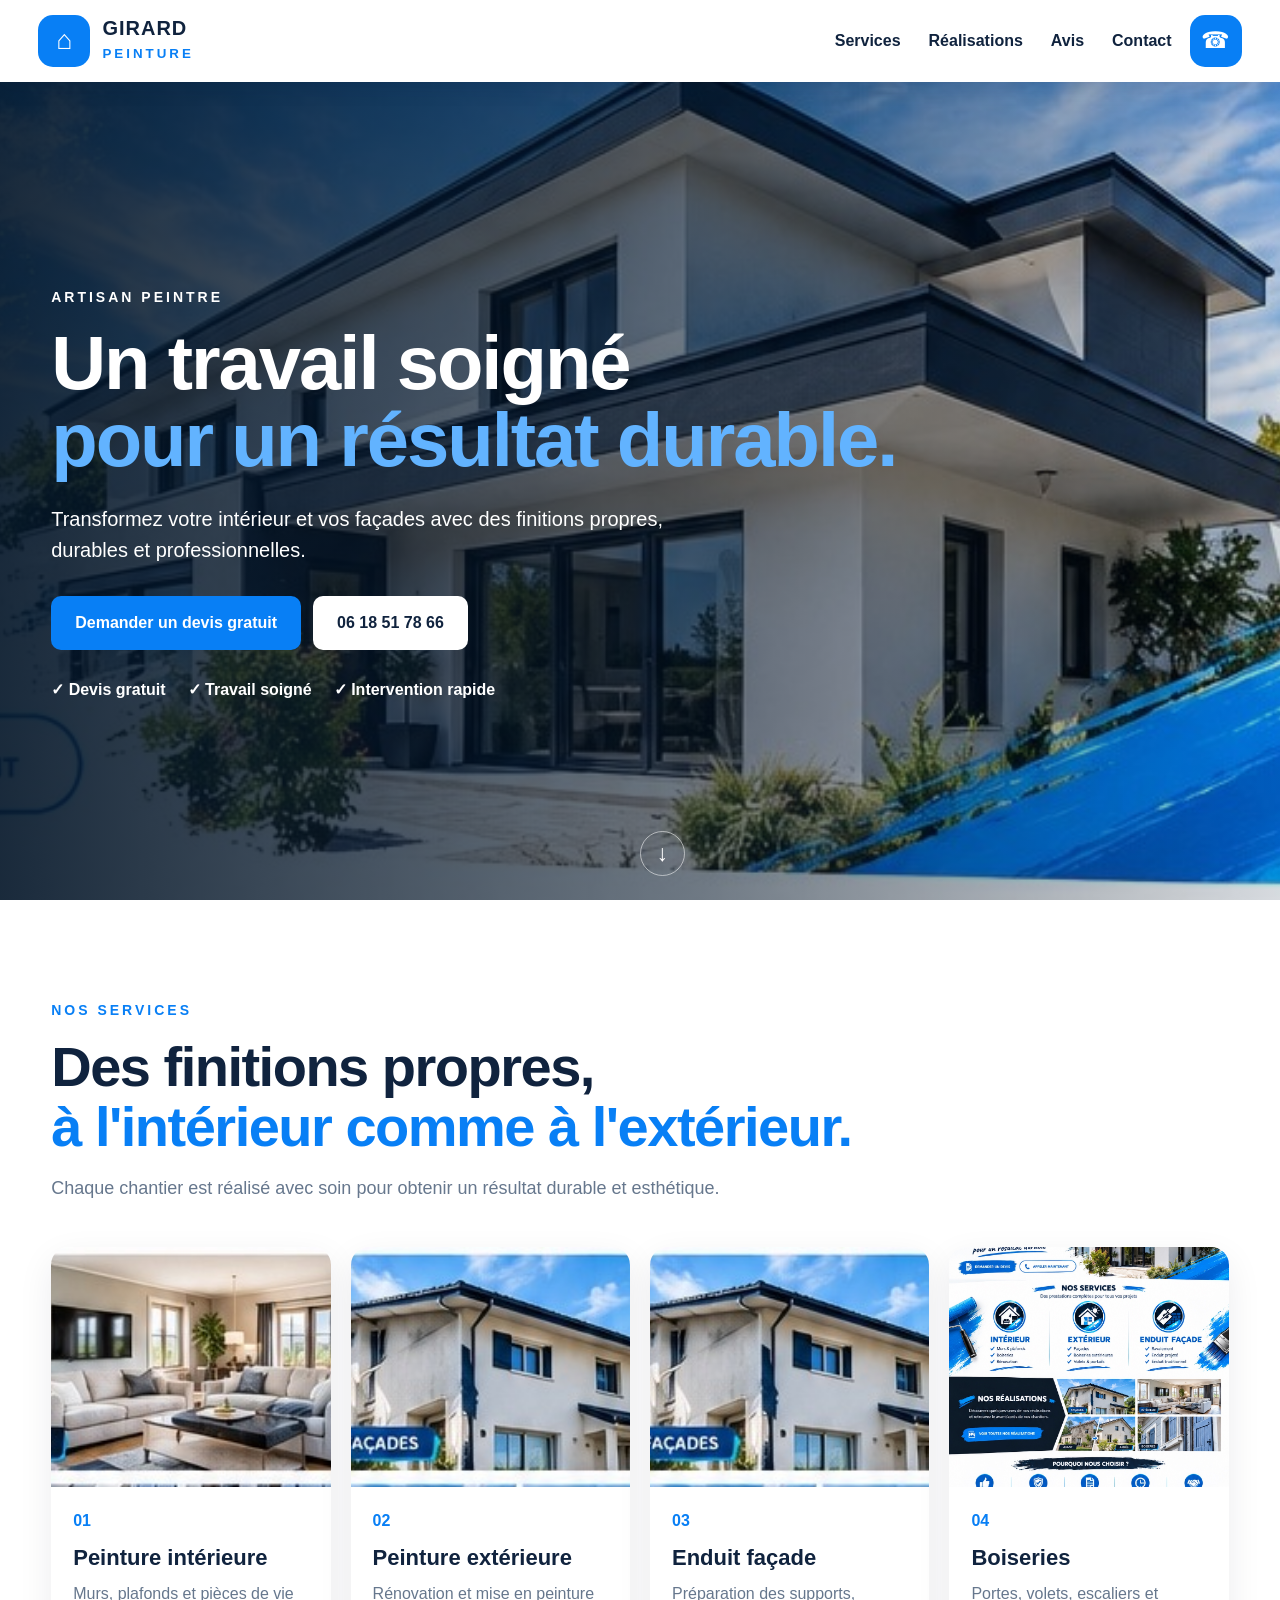
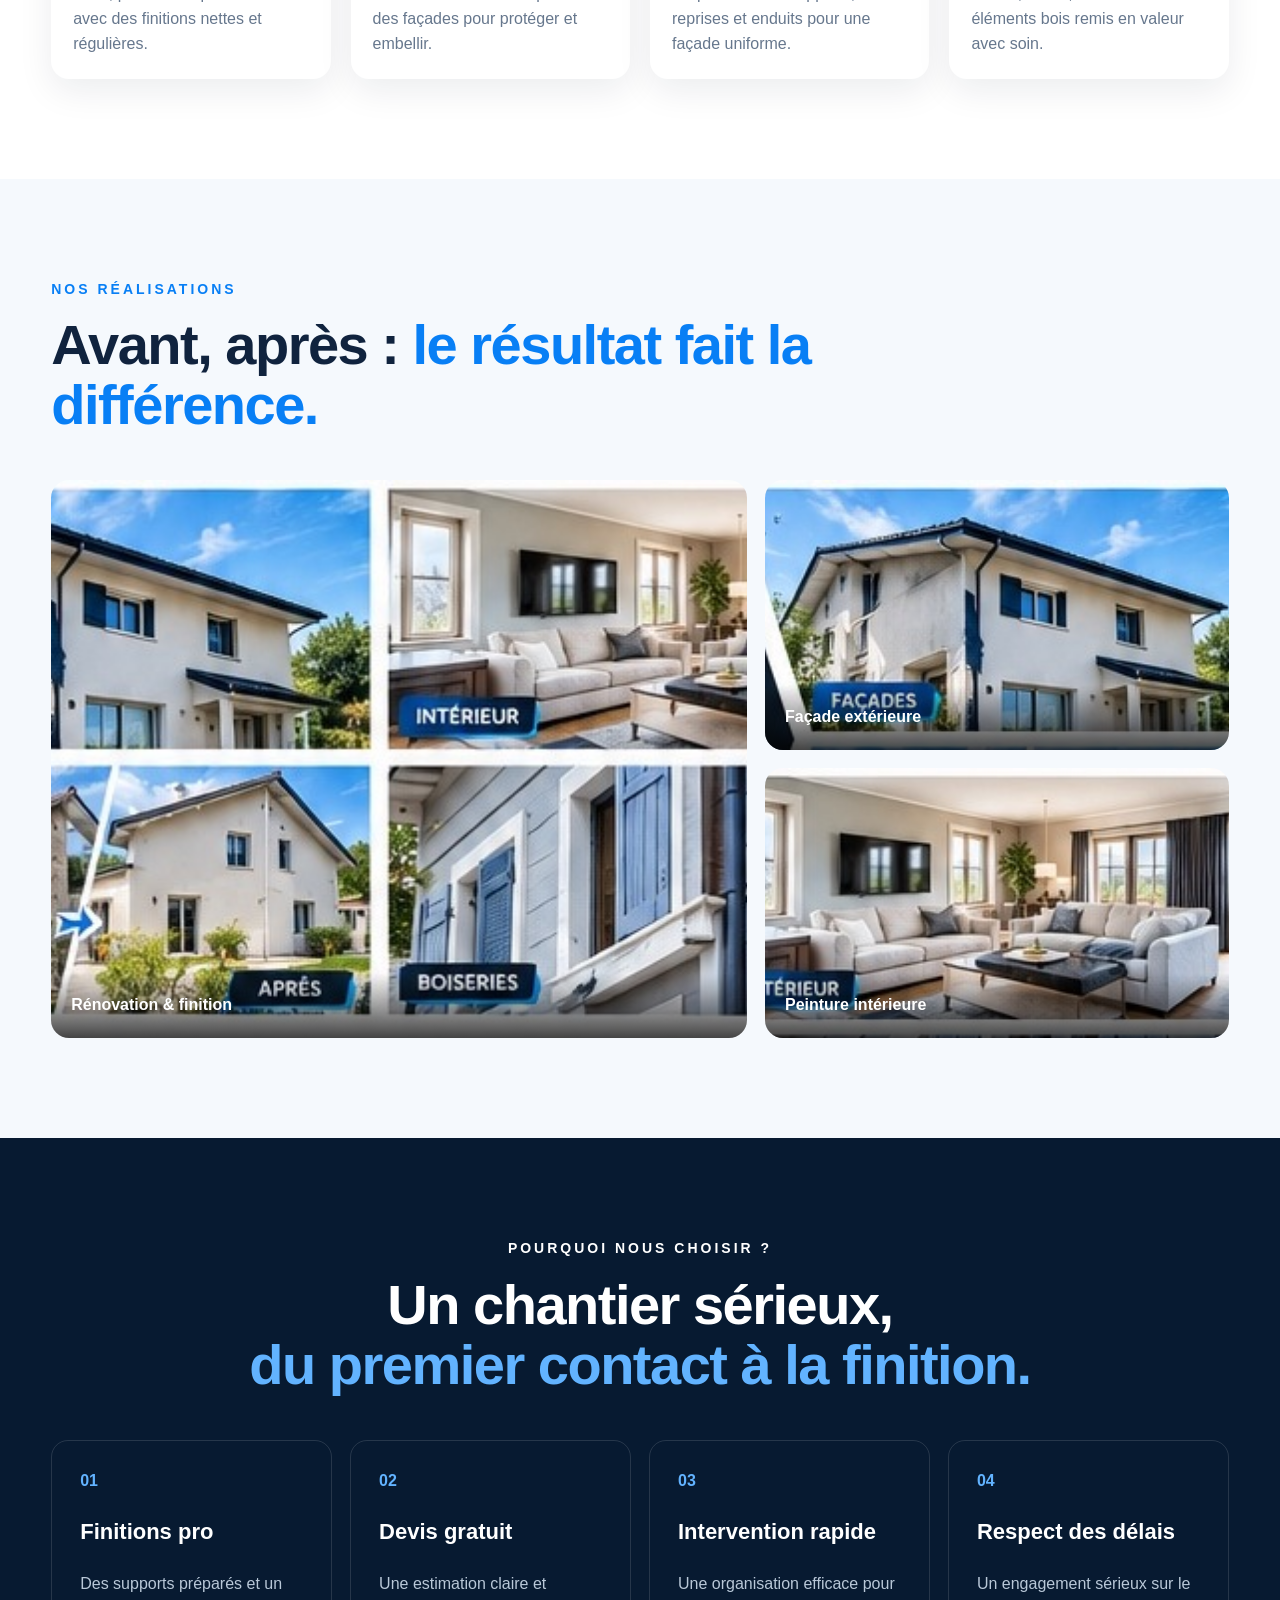
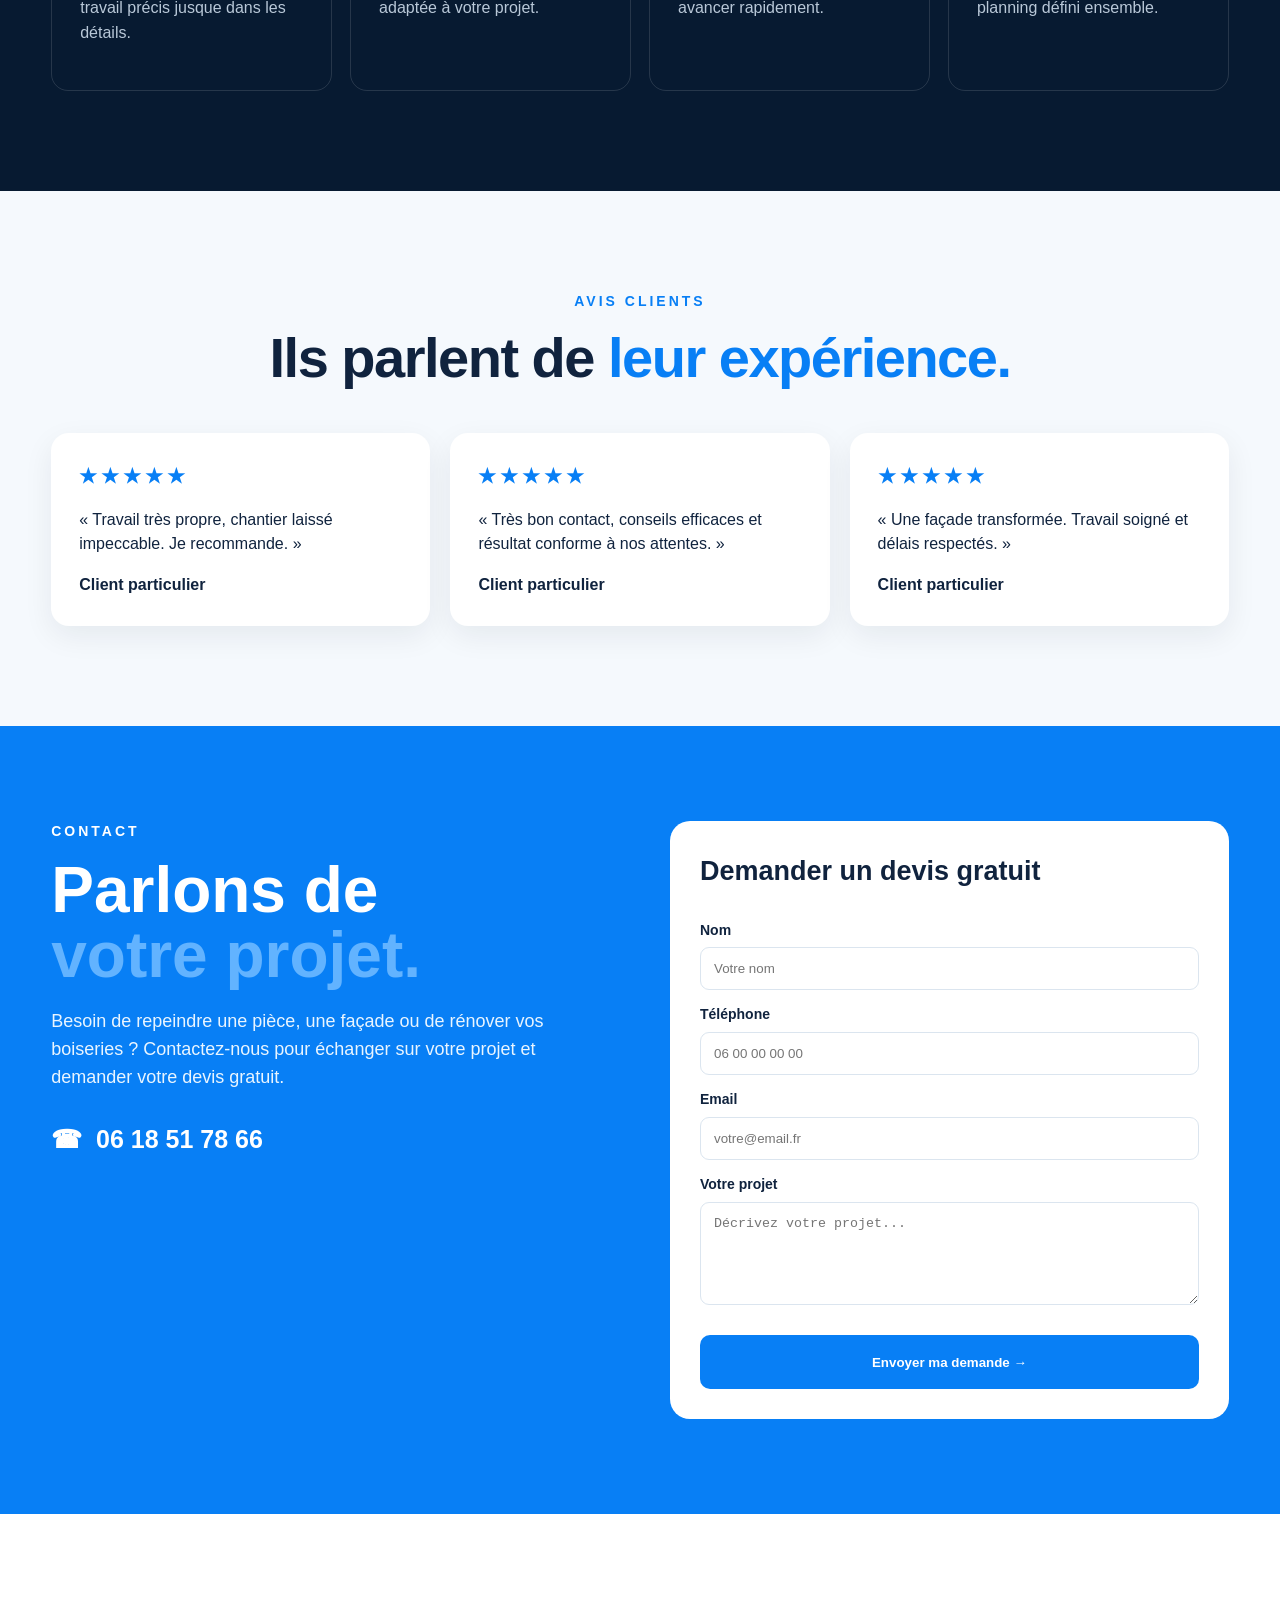
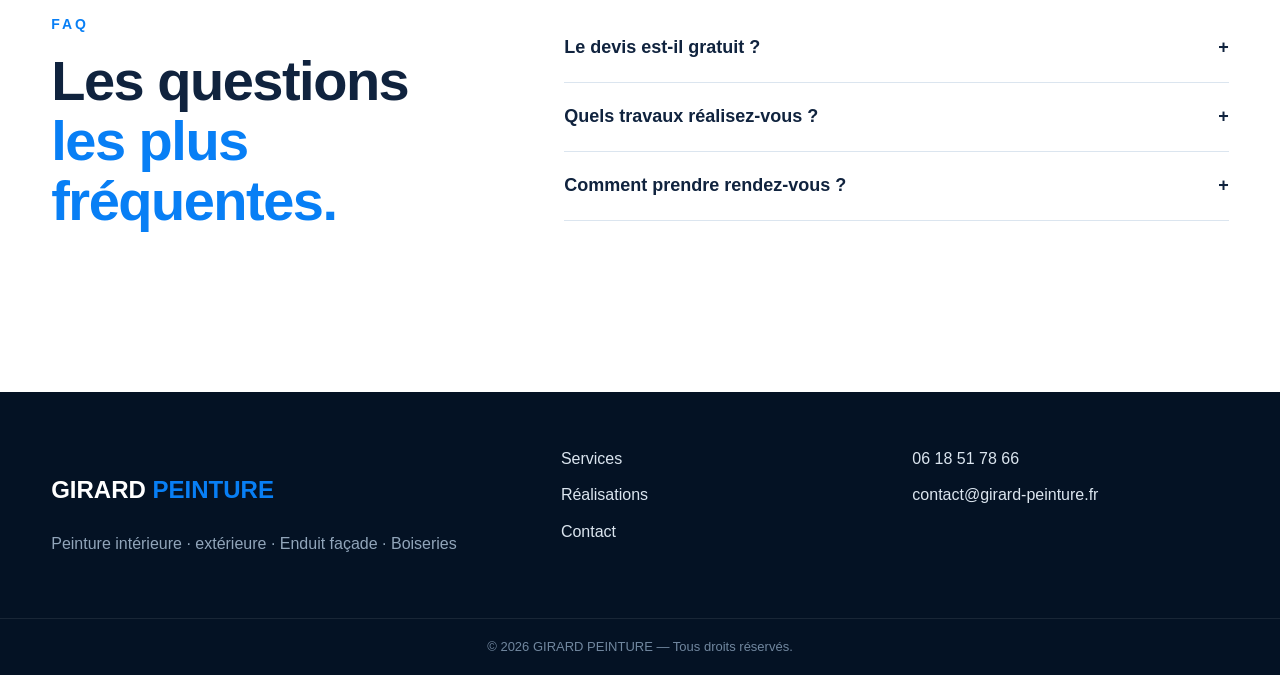
==== commit ba9c1295: "Add files via upload" ====
--- a/index.html
+++ b/index.html
@@ -1,181 +1,71 @@
 <!doctype html>
 <html lang="fr">
 <head>
-  <meta charset="utf-8">
-  <meta name="viewport" content="width=device-width,initial-scale=1">
-  <meta name="description" content="GIRARD PEINTURE — Peinture intérieure, extérieure, enduit façade et boiseries. Devis gratuit.">
-  <title>GIRARD PEINTURE — Artisan peintre</title>
-  <link rel="stylesheet" href="style.css">
+<meta charset="utf-8">
+<meta name="viewport" content="width=device-width,initial-scale=1">
+<title>GIRARD PEINTURE — Artisan peintre</title>
+<meta name="description" content="GIRARD PEINTURE — Peinture intérieure, extérieure, enduit façade et boiseries.">
+<link rel="stylesheet" href="style.css">
 </head>
 <body>
-
 <header class="header">
-  <div class="nav-wrap">
-    <a class="brand" href="#accueil" aria-label="GIRARD PEINTURE - Accueil">
-      <span class="brand-mark">⌂</span>
-      <span class="brand-text"><strong>GIRARD</strong><small>PEINTURE</small></span>
-    </a>
-
-    <nav class="desktop-nav" aria-label="Navigation principale">
-      <a href="#services">Services</a>
-      <a href="#realisations">Réalisations</a>
-      <a href="#avis">Avis</a>
-      <a href="#contact">Contact</a>
-    </nav>
-
-    <a class="phone-btn" href="tel:0618517866" aria-label="Appeler GIRARD PEINTURE">☎</a>
-    <button class="menu-btn" type="button" aria-label="Ouvrir le menu" aria-expanded="false">☰</button>
+  <div class="nav">
+    <a class="logo" href="#accueil"><span class="logo-icon">⌂</span><span><b>GIRARD</b><small>PEINTURE</small></span></a>
+    <nav class="links"><a href="#services">Services</a><a href="#realisations">Réalisations</a><a href="#avis">Avis</a><a href="#contact">Contact</a></nav>
+    <a class="tel" href="tel:0618517866">☎</a>
+    <button class="hamb" aria-label="Menu" aria-expanded="false">☰</button>
   </div>
-
-  <nav class="mobile-nav" aria-label="Navigation mobile">
-    <a href="#services">Services</a>
-    <a href="#realisations">Réalisations</a>
-    <a href="#avis">Avis</a>
-    <a href="#contact">Contact</a>
-    <a class="mobile-call" href="tel:0618517866">Appeler : 06 18 51 78 66</a>
-  </nav>
+  <nav class="mobile"><a href="#services">Services</a><a href="#realisations">Réalisations</a><a href="#avis">Avis</a><a href="#contact">Contact</a><a href="tel:0618517866">06 18 51 78 66</a></nav>
 </header>
 
-<main>
-  <section id="accueil" class="hero">
-    <div class="hero-bg"></div>
-    <div class="hero-overlay"></div>
-    <div class="hero-content reveal visible">
-      <p class="eyebrow">ARTISAN PEINTRE</p>
-      <h1>Un travail soigné<br><span>pour un résultat durable.</span></h1>
-      <p class="hero-sub">Transformez votre intérieur et vos façades avec des finitions propres, durables et professionnelles.</p>
-      <div class="hero-actions">
-        <a class="btn btn-primary" href="#contact">Demander un devis gratuit</a>
-        <a class="btn btn-light" href="tel:0618517866">06 18 51 78 66</a>
-      </div>
-      <div class="hero-points">
-        <span>✓ Devis gratuit</span>
-        <span>✓ Travail soigné</span>
-        <span>✓ Intervention rapide</span>
-      </div>
-    </div>
-    <a class="scroll-down" href="#services" aria-label="Faire défiler vers les services">↓</a>
-  </section>
+<section id="accueil" class="hero">
+  <div class="hero-image"></div><div class="hero-shade"></div>
+  <div class="hero-inner">
+    <div class="tag">ARTISAN PEINTRE</div>
+    <h1>Un travail soigné<br><em>pour un résultat durable.</em></h1>
+    <p>Transformez votre intérieur et vos façades avec des finitions propres, durables et professionnelles.</p>
+    <div class="actions"><a class="btn blue" href="#contact">Demander un devis gratuit</a><a class="btn white" href="tel:0618517866">06 18 51 78 66</a></div>
+    <div class="checks"><span>✓ Devis gratuit</span><span>✓ Travail soigné</span><span>✓ Intervention rapide</span></div>
+  </div>
+  <a class="down" href="#services">↓</a>
+</section>
 
-  <section id="services" class="section">
-    <div class="container">
-      <div class="section-head reveal">
-        <p class="eyebrow blue">NOS SERVICES</p>
-        <h2>Des finitions propres,<br><span>à l'intérieur comme à l'extérieur.</span></h2>
-        <p>Chaque chantier est réalisé avec soin pour obtenir un résultat durable et esthétique.</p>
-      </div>
+<section id="services" class="section">
+<div class="wrap"><div class="intro"><div class="tag blue-text">NOS SERVICES</div><h2>Des finitions propres,<br><em>à l'intérieur comme à l'extérieur.</em></h2><p>Chaque chantier est réalisé avec soin pour obtenir un résultat durable et esthétique.</p></div>
+<div class="cards">
+<article><img src="interieur.jpg"><div><b>01</b><h3>Peinture intérieure</h3><p>Murs, plafonds et pièces de vie avec des finitions nettes et régulières.</p></div></article>
+<article><img src="facade.jpg"><div><b>02</b><h3>Peinture extérieure</h3><p>Rénovation et mise en peinture des façades pour protéger et embellir.</p></div></article>
+<article><img src="facade.jpg"><div><b>03</b><h3>Enduit façade</h3><p>Préparation des supports, reprises et enduits pour une façade uniforme.</p></div></article>
+<article><img src="reference.jpg"><div><b>04</b><h3>Boiseries</h3><p>Portes, volets, escaliers et éléments bois remis en valeur avec soin.</p></div></article>
+</div></div>
+</section>
 
-      <div class="cards services-grid">
-        <article class="service-card reveal">
-          <img src="interieur.jpg" alt="Peinture intérieure">
-          <div class="card-body"><span class="number">01</span><h3>Peinture intérieure</h3><p>Murs, plafonds et pièces de vie avec des finitions nettes et régulières.</p></div>
-        </article>
-        <article class="service-card reveal">
-          <img src="facade.jpg" alt="Peinture extérieure">
-          <div class="card-body"><span class="number">02</span><h3>Peinture extérieure</h3><p>Rénovation et mise en peinture des façades pour protéger et embellir.</p></div>
-        </article>
-        <article class="service-card reveal">
-          <img src="facade.jpg" alt="Enduit façade">
-          <div class="card-body"><span class="number">03</span><h3>Enduit façade</h3><p>Préparation des supports, reprises et enduits pour une façade uniforme.</p></div>
-        </article>
-        <article class="service-card reveal">
-          <img src="reference.jpg" alt="Boiseries">
-          <div class="card-body"><span class="number">04</span><h3>Boiseries</h3><p>Portes, volets, escaliers et éléments bois remis en valeur avec soin.</p></div>
-        </article>
-      </div>
-    </div>
-  </section>
+<section id="realisations" class="section pale"><div class="wrap"><div class="intro"><div class="tag blue-text">NOS RÉALISATIONS</div><h2>Avant, après : <em>le résultat fait la différence.</em></h2></div>
+<div class="gallery"><figure class="big"><img src="realisations.jpg"><figcaption>Rénovation & finition</figcaption></figure><figure><img src="facade.jpg"><figcaption>Façade extérieure</figcaption></figure><figure><img src="interieur.jpg"><figcaption>Peinture intérieure</figcaption></figure></div></div></section>
 
-  <section id="realisations" class="section section-light">
-    <div class="container">
-      <div class="section-head reveal">
-        <p class="eyebrow blue">NOS RÉALISATIONS</p>
-        <h2>Avant, après : <span>le résultat fait la différence.</span></h2>
-      </div>
-      <div class="gallery">
-        <figure class="gallery-main reveal"><img src="realisations.jpg" alt="Réalisation Girard Peinture"><figcaption>Rénovation & finition</figcaption></figure>
-        <figure class="gallery-side reveal"><img src="facade.jpg" alt="Façade rénovée"><figcaption>Façade extérieure</figcaption></figure>
-        <figure class="gallery-side reveal"><img src="interieur.jpg" alt="Intérieur peint"><figcaption>Peinture intérieure</figcaption></figure>
-      </div>
-    </div>
-  </section>
+<section class="section dark"><div class="wrap"><div class="intro center"><div class="tag">POURQUOI NOUS CHOISIR ?</div><h2>Un chantier sérieux,<br><em>du premier contact à la finition.</em></h2></div><div class="features">
+<div><b>01</b><h3>Finitions pro</h3><p>Des supports préparés et un travail précis jusque dans les détails.</p></div>
+<div><b>02</b><h3>Devis gratuit</h3><p>Une estimation claire et adaptée à votre projet.</p></div>
+<div><b>03</b><h3>Intervention rapide</h3><p>Une organisation efficace pour avancer rapidement.</p></div>
+<div><b>04</b><h3>Respect des délais</h3><p>Un engagement sérieux sur le planning défini ensemble.</p></div>
+</div></div></section>
 
-  <section class="section benefits">
-    <div class="container">
-      <div class="section-head center reveal">
-        <p class="eyebrow">POURQUOI NOUS CHOISIR ?</p>
-        <h2>Un chantier sérieux,<br><span>du premier contact à la finition.</span></h2>
-      </div>
-      <div class="benefits-grid">
-        <div class="benefit reveal"><b>01</b><h3>Finitions pro</h3><p>Des supports préparés et un travail précis jusque dans les détails.</p></div>
-        <div class="benefit reveal"><b>02</b><h3>Devis gratuit</h3><p>Une estimation claire et adaptée à votre projet.</p></div>
-        <div class="benefit reveal"><b>03</b><h3>Intervention rapide</h3><p>Une organisation efficace pour avancer rapidement sur votre chantier.</p></div>
-        <div class="benefit reveal"><b>04</b><h3>Respect des délais</h3><p>Un engagement sérieux sur le planning défini ensemble.</p></div>
-      </div>
-    </div>
-  </section>
+<section id="avis" class="section pale"><div class="wrap"><div class="intro center"><div class="tag blue-text">AVIS CLIENTS</div><h2>Ils parlent de <em>leur expérience.</em></h2></div><div class="reviews">
+<div><strong>★★★★★</strong><p>« Travail très propre, chantier laissé impeccable. Je recommande. »</p><b>Client particulier</b></div>
+<div><strong>★★★★★</strong><p>« Très bon contact, conseils efficaces et résultat conforme à nos attentes. »</p><b>Client particulier</b></div>
+<div><strong>★★★★★</strong><p>« Une façade transformée. Travail soigné et délais respectés. »</p><b>Client particulier</b></div>
+</div></div></section>
 
-  <section id="avis" class="section reviews">
-    <div class="container">
-      <div class="section-head center reveal">
-        <p class="eyebrow blue">AVIS CLIENTS</p>
-        <h2>Ils parlent de <span>leur expérience.</span></h2>
-      </div>
-      <div class="reviews-grid">
-        <article class="review reveal"><div class="stars">★★★★★</div><p>« Travail très propre, chantier laissé impeccable. Je recommande pour le sérieux et la qualité. »</p><strong>Client particulier</strong></article>
-        <article class="review reveal"><div class="stars">★★★★★</div><p>« Très bon contact, conseils efficaces et résultat conforme à nos attentes. »</p><strong>Client particulier</strong></article>
-        <article class="review reveal"><div class="stars">★★★★★</div><p>« Une façade transformée. Travail soigné et délais respectés. »</p><strong>Client particulier</strong></article>
-      </div>
-    </div>
-  </section>
+<section id="contact" class="contact"><div class="wrap contact-grid"><div><div class="tag">CONTACT</div><h2>Parlons de<br><em>votre projet.</em></h2><p>Besoin de repeindre une pièce, une façade ou de rénover vos boiseries ? Contactez-nous pour échanger sur votre projet et demander votre devis gratuit.</p><a class="contact-tel" href="tel:0618517866">☎ &nbsp;06 18 51 78 66</a></div>
+<form action="mailto:contact@girard-peinture.fr" method="post" enctype="text/plain"><h3>Demander un devis gratuit</h3><label>Nom<input name="Nom" required placeholder="Votre nom"></label><label>Téléphone<input name="Téléphone" type="tel" required placeholder="06 00 00 00 00"></label><label>Email<input name="Email" type="email" placeholder="votre@email.fr"></label><label>Votre projet<textarea name="Projet" rows="5" required placeholder="Décrivez votre projet..."></textarea></label><button class="btn blue" type="submit">Envoyer ma demande →</button></form></div></section>
 
-  <section id="contact" class="contact-section">
-    <div class="container contact-grid">
-      <div class="contact-copy reveal">
-        <p class="eyebrow">CONTACT</p>
-        <h2>Parlons de<br><span>votre projet.</span></h2>
-        <p>Besoin de repeindre une pièce, une façade ou de rénover vos boiseries ? Contactez-nous pour échanger sur votre projet et demander votre devis gratuit.</p>
-        <a class="contact-phone" href="tel:0618517866"><span>☎</span><strong>06 18 51 78 66</strong></a>
-      </div>
+<section class="section"><div class="wrap faq-grid"><div class="intro"><div class="tag blue-text">FAQ</div><h2>Les questions<br><em>les plus fréquentes.</em></h2></div><div class="faq">
+<details><summary>Le devis est-il gratuit ? <b>+</b></summary><p>Oui. Contactez-nous pour présenter votre projet et obtenir une estimation adaptée.</p></details>
+<details><summary>Quels travaux réalisez-vous ? <b>+</b></summary><p>Peinture intérieure, extérieure, enduit façade et boiseries.</p></details>
+<details><summary>Comment prendre rendez-vous ? <b>+</b></summary><p>Appelez le 06 18 51 78 66 ou utilisez le formulaire de contact.</p></details>
+</div></div></section>
 
-      <form class="contact-form reveal" action="mailto:contact@girard-peinture.fr" method="post" enctype="text/plain">
-        <h3>Demander un devis gratuit</h3>
-        <label>Nom<input name="Nom" type="text" placeholder="Votre nom" required></label>
-        <label>Téléphone<input name="Téléphone" type="tel" placeholder="06 00 00 00 00" required></label>
-        <label>Email<input name="Email" type="email" placeholder="votre@email.fr"></label>
-        <label>Votre projet<textarea name="Projet" rows="5" placeholder="Décrivez votre projet..." required></textarea></label>
-        <button class="btn btn-primary submit" type="submit">Envoyer ma demande →</button>
-        <small>Votre demande sera préparée dans votre application e-mail.</small>
-      </form>
-    </div>
-  </section>
-
-  <section class="section faq-section">
-    <div class="container faq-wrap">
-      <div class="section-head reveal">
-        <p class="eyebrow blue">FAQ</p>
-        <h2>Les questions<br><span>les plus fréquentes.</span></h2>
-      </div>
-      <div class="faq">
-        <details class="reveal"><summary>Le devis est-il gratuit ? <span>+</span></summary><p>Oui. Contactez-nous pour présenter votre projet et obtenir une estimation adaptée.</p></details>
-        <details class="reveal"><summary>Quels travaux réalisez-vous ? <span>+</span></summary><p>Peinture intérieure, peinture extérieure, enduit façade et travaux de boiseries.</p></details>
-        <details class="reveal"><summary>Intervenez-vous pour les particuliers ? <span>+</span></summary><p>Oui, les projets de rénovation et de mise en peinture des particuliers sont les bienvenus.</p></details>
-        <details class="reveal"><summary>Comment prendre rendez-vous ? <span>+</span></summary><p>Appelez directement le 06 18 51 78 66 ou envoyez une demande depuis le formulaire.</p></details>
-      </div>
-    </div>
-  </section>
-</main>
-
-<footer class="footer">
-  <div class="container footer-grid">
-    <div><div class="footer-brand">GIRARD <span>PEINTURE</span></div><p>Peinture intérieure · extérieure · Enduit façade · Boiseries</p></div>
-    <div><a href="#services">Services</a><a href="#realisations">Réalisations</a><a href="#contact">Contact</a></div>
-    <div><a href="tel:0618517866">06 18 51 78 66</a><a href="mailto:contact@girard-peinture.fr">contact@girard-peinture.fr</a></div>
-  </div>
-  <div class="footer-bottom">© 2026 GIRARD PEINTURE — Tous droits réservés.</div>
-</footer>
-
-<button class="back-top" type="button" aria-label="Retour en haut">↑</button>
+<footer><div class="wrap foot"><div><h3>GIRARD <span>PEINTURE</span></h3><p>Peinture intérieure · extérieure · Enduit façade · Boiseries</p></div><div><a href="#services">Services</a><a href="#realisations">Réalisations</a><a href="#contact">Contact</a></div><div><a href="tel:0618517866">06 18 51 78 66</a><a href="mailto:contact@girard-peinture.fr">contact@girard-peinture.fr</a></div></div><div class="copyright">© 2026 GIRARD PEINTURE — Tous droits réservés.</div></footer>
+<button class="top" aria-label="Retour en haut">↑</button>
 <script src="script.js"></script>
-</body>
-</html>
+</body></html>
--- a/style.css
+++ b/style.css
@@ -1,133 +1 @@
-*{box-sizing:border-box}
-html{scroll-behavior:smooth}
-body{margin:0;font-family:Arial,Helvetica,sans-serif;color:#10233e;background:#fff;line-height:1.6}
-img{display:block;width:100%;height:100%;object-fit:cover}
-a{text-decoration:none;color:inherit}
-button,input,textarea{font:inherit}
-.container{width:min(1180px,92%);margin:auto}
-.header{position:fixed;top:0;left:0;right:0;z-index:100;background:rgba(255,255,255,.97);box-shadow:0 4px 25px rgba(7,26,49,.12)}
-.nav-wrap{height:92px;width:min(1240px,94%);margin:auto;display:flex;align-items:center;gap:24px}
-.brand{display:flex;align-items:center;gap:14px;margin-right:auto}
-.brand-mark{width:58px;height:58px;border-radius:18px;background:#087ff5;color:white;display:grid;place-items:center;font-size:30px;font-weight:900}
-.brand-text{display:flex;flex-direction:column;line-height:1}
-.brand-text strong{font-size:24px;letter-spacing:1px}
-.brand-text small{font-size:16px;letter-spacing:4px;color:#087ff5;font-weight:800;margin-top:7px}
-.desktop-nav{display:flex;gap:30px;font-weight:700}
-.desktop-nav a:hover{color:#087ff5}
-.phone-btn,.menu-btn{border:0;width:58px;height:58px;border-radius:16px;background:#087ff5;color:#fff;display:grid;place-items:center;font-size:25px;cursor:pointer}
-.menu-btn{display:none}
-.mobile-nav{display:none}
-.hero{min-height:100vh;position:relative;display:flex;align-items:center;overflow:hidden}
-.hero-bg{position:absolute;inset:0;background-image:url("hero.jpg");background-size:cover;background-position:center}
-.hero-overlay{position:absolute;inset:0;background:linear-gradient(90deg,rgba(3,21,40,.88) 0%,rgba(3,21,40,.63) 48%,rgba(3,21,40,.2) 100%)}
-.hero-content{position:relative;z-index:2;color:#fff;width:min(1180px,92%);margin:80px auto 0}
-.eyebrow{font-size:14px;font-weight:900;letter-spacing:3px;margin:0 0 14px;color:#fff}
-.eyebrow.blue{color:#087ff5}
-.hero h1{font-size:clamp(42px,6vw,78px);line-height:1.04;max-width:850px;margin:0 0 24px;font-weight:900;letter-spacing:-2px}
-.hero h1 span{color:#66b4ff}
-.hero-sub{font-size:20px;max-width:650px;margin:0 0 32px;color:#eef6ff}
-.hero-actions{display:flex;gap:14px;flex-wrap:wrap}
-.btn{display:inline-flex;align-items:center;justify-content:center;min-height:54px;padding:0 25px;border-radius:10px;font-weight:800;border:2px solid transparent;cursor:pointer}
-.btn-primary{background:#087ff5;color:#fff}
-.btn-primary:hover{background:#126fe0}
-.btn-light{background:#fff;color:#10233e}
-.hero-points{display:flex;gap:25px;flex-wrap:wrap;margin-top:30px;font-weight:700;font-size:14px}
-.scroll-down{position:absolute;z-index:3;bottom:24px;left:50%;transform:translateX(-50%);color:#fff;border:1px solid rgba(255,255,255,.55);border-radius:50%;width:46px;height:46px;display:grid;place-items:center;font-size:24px}
-.section{padding:105px 0}
-.section-light{background:#f5f9fd}
-.section-head{max-width:800px;margin-bottom:50px}
-.section-head.center{text-align:center;margin-left:auto;margin-right:auto}
-.section-head h2{font-size:clamp(34px,4vw,56px);line-height:1.08;margin:0 0 18px;letter-spacing:-1.5px}
-.section-head h2 span{color:#087ff5}
-.section-head>p:last-child{color:#66778d;font-size:18px}
-.services-grid{display:grid;grid-template-columns:repeat(4,1fr);gap:20px}
-.service-card{border-radius:20px;overflow:hidden;background:#fff;box-shadow:0 15px 40px rgba(7,26,49,.1);transition:.3s}
-.service-card:hover{transform:translateY(-8px)}
-.service-card img{height:250px}
-.card-body{padding:24px}
-.number{color:#087ff5;font-weight:900;font-size:13px}
-.card-body h3{font-size:23px;margin:8px 0}
-.card-body p{color:#66778d;margin:0}
-.gallery{display:grid;grid-template-columns:1.5fr 1fr;grid-template-rows:260px 260px;gap:18px}
-.gallery figure{margin:0;border-radius:20px;overflow:hidden;position:relative}
-.gallery-main{grid-row:span 2}
-.gallery figcaption{position:absolute;bottom:0;left:0;right:0;padding:20px;color:#fff;font-weight:900;background:linear-gradient(transparent,rgba(0,0,0,.75))}
-.benefits{background:#071a31;color:#fff}
-.benefits .section-head>p:last-child{color:#b8c7d8}
-.benefits-grid{display:grid;grid-template-columns:repeat(4,1fr);gap:20px}
-.benefit{border:1px solid rgba(255,255,255,.13);padding:30px;border-radius:18px}
-.benefit b{color:#66b4ff;font-size:14px}
-.benefit h3{font-size:23px;margin:15px 0 8px}
-.benefit p{color:#b8c7d8;margin:0}
-.reviews{background:#f5f9fd}
-.reviews-grid{display:grid;grid-template-columns:repeat(3,1fr);gap:20px}
-.review{background:#fff;border-radius:18px;padding:30px;box-shadow:0 10px 30px rgba(7,26,49,.08)}
-.stars{color:#087ff5;letter-spacing:4px;font-size:20px}
-.review p{font-size:18px}
-.review strong{font-size:14px}
-.contact-section{background:#087ff5;padding:100px 0;color:#fff}
-.contact-grid{display:grid;grid-template-columns:1fr 1fr;gap:70px;align-items:start}
-.contact-copy h2{font-size:clamp(40px,5vw,65px);line-height:1.03;margin:0 0 22px}
-.contact-copy h2 span{color:#cce8ff}
-.contact-copy>p:not(.eyebrow){font-size:18px;max-width:560px;color:#eaf5ff}
-.contact-phone{display:flex;align-items:center;gap:15px;font-size:25px;margin-top:30px}
-.contact-form{background:#fff;color:#10233e;border-radius:22px;padding:32px;box-shadow:0 20px 50px rgba(0,0,0,.18)}
-.contact-form h3{font-size:28px;margin-top:0}
-.contact-form label{display:block;font-weight:800;font-size:14px;margin-top:16px}
-.contact-form input,.contact-form textarea{display:block;width:100%;border:1px solid #dbe5ef;border-radius:9px;padding:13px;margin-top:7px;outline:none}
-.contact-form input:focus,.contact-form textarea:focus{border-color:#087ff5}
-.submit{width:100%;margin-top:20px}
-.contact-form small{display:block;color:#66778d;margin-top:12px}
-.faq-wrap{display:grid;grid-template-columns:.8fr 1.2fr;gap:70px}
-.faq details{border-bottom:1px solid #dbe5ef;padding:20px 0}
-.faq summary{list-style:none;cursor:pointer;font-size:19px;font-weight:800;display:flex;justify-content:space-between}
-.faq summary::-webkit-details-marker{display:none}
-.faq summary span{color:#087ff5;font-size:25px}
-.faq p{color:#66778d;margin-bottom:0}
-.footer{background:#041224;color:#dbe5ef;padding:60px 0 0}
-.footer-grid{display:grid;grid-template-columns:1.5fr 1fr 1fr;gap:40px;padding-bottom:45px}
-.footer-grid>div:nth-child(2),.footer-grid>div:nth-child(3){display:flex;flex-direction:column;gap:12px}
-.footer-brand{font-size:25px;font-weight:900;color:#fff}
-.footer-brand span{color:#087ff5}
-.footer p{color:#91a5ba}
-.footer-bottom{border-top:1px solid rgba(255,255,255,.1);padding:20px;text-align:center;color:#71879f;font-size:13px}
-.back-top{position:fixed;right:22px;bottom:22px;z-index:90;width:48px;height:48px;border:0;border-radius:50%;background:#087ff5;color:#fff;font-size:22px;cursor:pointer;opacity:0;visibility:hidden;transform:translateY(10px);transition:.25s}
-.back-top.show{opacity:1;visibility:visible;transform:none}
-.reveal{opacity:0;transform:translateY(28px);transition:opacity .7s ease,transform .7s ease}
-.reveal.visible{opacity:1;transform:none}
-
-@media(max-width:900px){
-  .nav-wrap{height:82px}
-  .desktop-nav{display:none}
-  .menu-btn{display:grid}
-  .mobile-nav{background:#fff;padding:10px 5%;box-shadow:0 12px 20px rgba(7,26,49,.1)}
-  .mobile-nav.open{display:flex;flex-direction:column}
-  .mobile-nav a{padding:14px 0;font-weight:800;border-bottom:1px solid #eef3f8}
-  .mobile-call{color:#087ff5}
-  .services-grid,.benefits-grid{grid-template-columns:repeat(2,1fr)}
-  .reviews-grid{grid-template-columns:1fr}
-  .faq-wrap,.contact-grid{grid-template-columns:1fr;gap:40px}
-}
-@media(max-width:620px){
-  .brand-mark{width:52px;height:52px;border-radius:15px}
-  .brand-text strong{font-size:19px}
-  .brand-text small{font-size:12px;letter-spacing:3px}
-  .phone-btn,.menu-btn{width:52px;height:52px;border-radius:15px}
-  .hero{min-height:760px}
-  .hero-bg{background-position:62% center}
-  .hero-overlay{background:linear-gradient(90deg,rgba(3,21,40,.9),rgba(3,21,40,.52))}
-  .hero-content{margin-top:90px}
-  .hero h1{font-size:43px;letter-spacing:-1px}
-  .hero-sub{font-size:17px}
-  .hero-actions{flex-direction:column;align-items:stretch}
-  .btn{width:100%}
-  .hero-points{gap:10px;flex-direction:column}
-  .section{padding:75px 0}
-  .services-grid,.benefits-grid{grid-template-columns:1fr}
-  .service-card img{height:220px}
-  .gallery{display:grid;grid-template-columns:1fr;grid-template-rows:260px 220px 220px}
-  .gallery-main{grid-row:auto}
-  .footer-grid{grid-template-columns:1fr}
-  .contact-section{padding:75px 0}
-  .contact-form{padding:23px}
-}
+*{box-sizing:border-box}html{scroll-behavior:smooth}body{margin:0;font-family:Arial,Helvetica,sans-serif;color:#10233e;line-height:1.55}a{text-decoration:none;color:inherit}img{display:block;width:100%;height:100%;object-fit:cover}.wrap{width:92%;max-width:1180px;margin:auto}.header{position:fixed;z-index:100;top:0;left:0;right:0;background:#fff;box-shadow:0 4px 20px #071a3120}.nav{height:82px;display:flex;align-items:center;gap:18px;width:94%;max-width:1240px;margin:auto}.logo{display:flex;align-items:center;gap:12px;margin-right:auto}.logo-icon{width:52px;height:52px;background:#087ff5;color:#fff;border-radius:15px;display:grid;place-items:center;font-size:27px}.logo b{display:block;font-size:20px;letter-spacing:1px;line-height:1}.logo small{display:block;color:#087ff5;font-weight:900;letter-spacing:3px;margin-top:6px}.links{display:flex;gap:28px;font-weight:800}.links a:hover{color:#087ff5}.tel,.hamb{width:52px;height:52px;border:0;border-radius:15px;background:#087ff5;color:#fff;display:grid;place-items:center;font-size:23px}.hamb{display:none}.mobile{display:none}.hero{min-height:100vh;position:relative;display:flex;align-items:center;color:#fff;overflow:hidden}.hero-image,.hero-shade{position:absolute;inset:0}.hero-image{background:url("hero.jpg") center/cover}.hero-shade{background:linear-gradient(90deg,#031528e8,#03152891 55%,#03152825)}.hero-inner{position:relative;width:92%;max-width:1180px;margin:90px auto 0}.tag{font-weight:900;letter-spacing:3px;font-size:14px;margin-bottom:15px}.blue-text{color:#087ff5}.hero h1{font-size:clamp(43px,6vw,76px);line-height:1.02;letter-spacing:-2px;margin:0 0 25px;max-width:850px}.hero em,h2 em,.contact em{font-style:normal;color:#62b3ff}.hero p{font-size:20px;max-width:680px;margin:0 0 30px}.actions{display:flex;gap:12px;flex-wrap:wrap}.btn{border:0;border-radius:10px;min-height:54px;padding:0 24px;display:inline-flex;align-items:center;justify-content:center;font-weight:900;cursor:pointer}.blue{background:#087ff5;color:#fff}.white{background:#fff;color:#10233e}.checks{display:flex;gap:22px;margin-top:28px;font-weight:800}.down{position:absolute;bottom:24px;left:50%;width:45px;height:45px;border:1px solid #ffffff88;border-radius:50%;display:grid;place-items:center;font-size:23px}.section{padding:100px 0}.pale{background:#f5f9fd}.intro{max-width:820px;margin-bottom:45px}.intro.center{margin-left:auto;margin-right:auto;text-align:center}.intro h2{font-size:clamp(35px,4.5vw,56px);line-height:1.07;letter-spacing:-1.5px;margin:0 0 16px}.intro h2 em{color:#087ff5}.intro>p{color:#66778d;font-size:18px}.cards{display:grid;grid-template-columns:repeat(4,1fr);gap:20px}.cards article{overflow:hidden;border-radius:18px;background:#fff;box-shadow:0 12px 35px #071a3114;transition:.3s}.cards article:hover{transform:translateY(-7px)}.cards img{height:240px}.cards article div{padding:22px}.cards article b{color:#087ff5}.cards h3{margin:7px 0;font-size:22px}.cards p{margin:0;color:#66778d}.gallery{display:grid;grid-template-columns:1.5fr 1fr;grid-template-rows:270px 270px;gap:18px}.gallery figure{margin:0;position:relative;border-radius:18px;overflow:hidden}.gallery .big{grid-row:span 2}.gallery figcaption{position:absolute;bottom:0;left:0;right:0;padding:20px;color:#fff;font-weight:900;background:linear-gradient(transparent,#000b)}.dark{background:#071a31;color:#fff}.dark .intro h2 em{color:#62b3ff}.features{display:grid;grid-template-columns:repeat(4,1fr);gap:18px}.features>div{border:1px solid #ffffff20;border-radius:17px;padding:28px}.features b{color:#62b3ff}.features h3{font-size:22px}.features p{color:#b9c8d8}.reviews{display:grid;grid-template-columns:repeat(3,1fr);gap:20px}.reviews>div{background:#fff;border-radius:18px;padding:28px;box-shadow:0 10px 30px #071a3112}.reviews strong{color:#087ff5;letter-spacing:4px;font-size:20px}.contact{background:#087ff5;color:#fff;padding:95px 0}.contact-grid{display:grid;grid-template-columns:1fr 1fr;gap:60px}.contact h2{font-size:clamp(42px,5vw,65px);line-height:1.02;margin:0 0 20px}.contact p{font-size:18px;max-width:580px;color:#e9f5ff}.contact-tel{display:block;font-size:25px;font-weight:900;margin-top:28px}.contact form{background:#fff;color:#10233e;border-radius:20px;padding:30px}.contact form h3{font-size:27px;margin-top:0}.contact label{display:block;font-weight:800;font-size:14px;margin:14px 0}.contact input,.contact textarea{width:100%;padding:13px;border:1px solid #dbe5ef;border-radius:9px;margin-top:6px}.contact form .btn{width:100%;margin-top:10px}.faq-grid{display:grid;grid-template-columns:.8fr 1.2fr;gap:70px}.faq details{padding:20px 0;border-bottom:1px solid #dbe5ef}.faq summary{cursor:pointer;list-style:none;font-weight:900;font-size:18px;display:flex;justify-content:space-between}.faq summary::-webkit-details-marker{display:none}.faq p{color:#66778d}footer{background:#041224;color:#dbe5ef;padding-top:55px}.foot{display:grid;grid-template-columns:1.5fr 1fr 1fr;gap:35px;padding-bottom:45px}.foot h3{color:#fff;font-size:24px}.foot h3 span{color:#087ff5}.foot p{color:#91a5ba}.foot>div:nth-child(2),.foot>div:nth-child(3){display:flex;flex-direction:column;gap:12px}.copyright{text-align:center;border-top:1px solid #ffffff15;padding:18px;color:#71879f;font-size:13px}.top{position:fixed;right:20px;bottom:20px;width:48px;height:48px;border:0;border-radius:50%;background:#087ff5;color:#fff;font-size:22px;opacity:0;visibility:hidden;transition:.2s}.top.show{opacity:1;visibility:visible}@media(max-width:900px){.links{display:none}.hamb{display:grid}.mobile.open{display:flex;flex-direction:column;padding:8px 5%;background:#fff}.mobile a{padding:13px 0;border-bottom:1px solid #eef3f8;font-weight:800}.cards,.features{grid-template-columns:repeat(2,1fr)}.reviews{grid-template-columns:1fr}.contact-grid,.faq-grid{grid-template-columns:1fr;gap:40px}}@media(max-width:620px){.nav{height:76px}.logo-icon{width:48px;height:48px}.logo b{font-size:18px}.logo small{font-size:11px}.tel,.hamb{width:48px;height:48px}.hero{min-height:760px}.hero-image{background-position:62% center}.hero-shade{background:linear-gradient(90deg,#031528ed,#03152875)}.hero-inner{margin-top:90px}.hero h1{font-size:43px;letter-spacing:-1px}.hero p{font-size:17px}.actions{flex-direction:column}.btn{width:100%}.checks{flex-direction:column;gap:7px}.section{padding:72px 0}.cards,.features{grid-template-columns:1fr}.cards img{height:220px}.gallery{grid-template-columns:1fr;grid-template-rows:260px 220px 220px}.gallery .big{grid-row:auto}.contact{padding:72px 0}.foot{grid-template-columns:1fr}.contact form{padding:22px}}
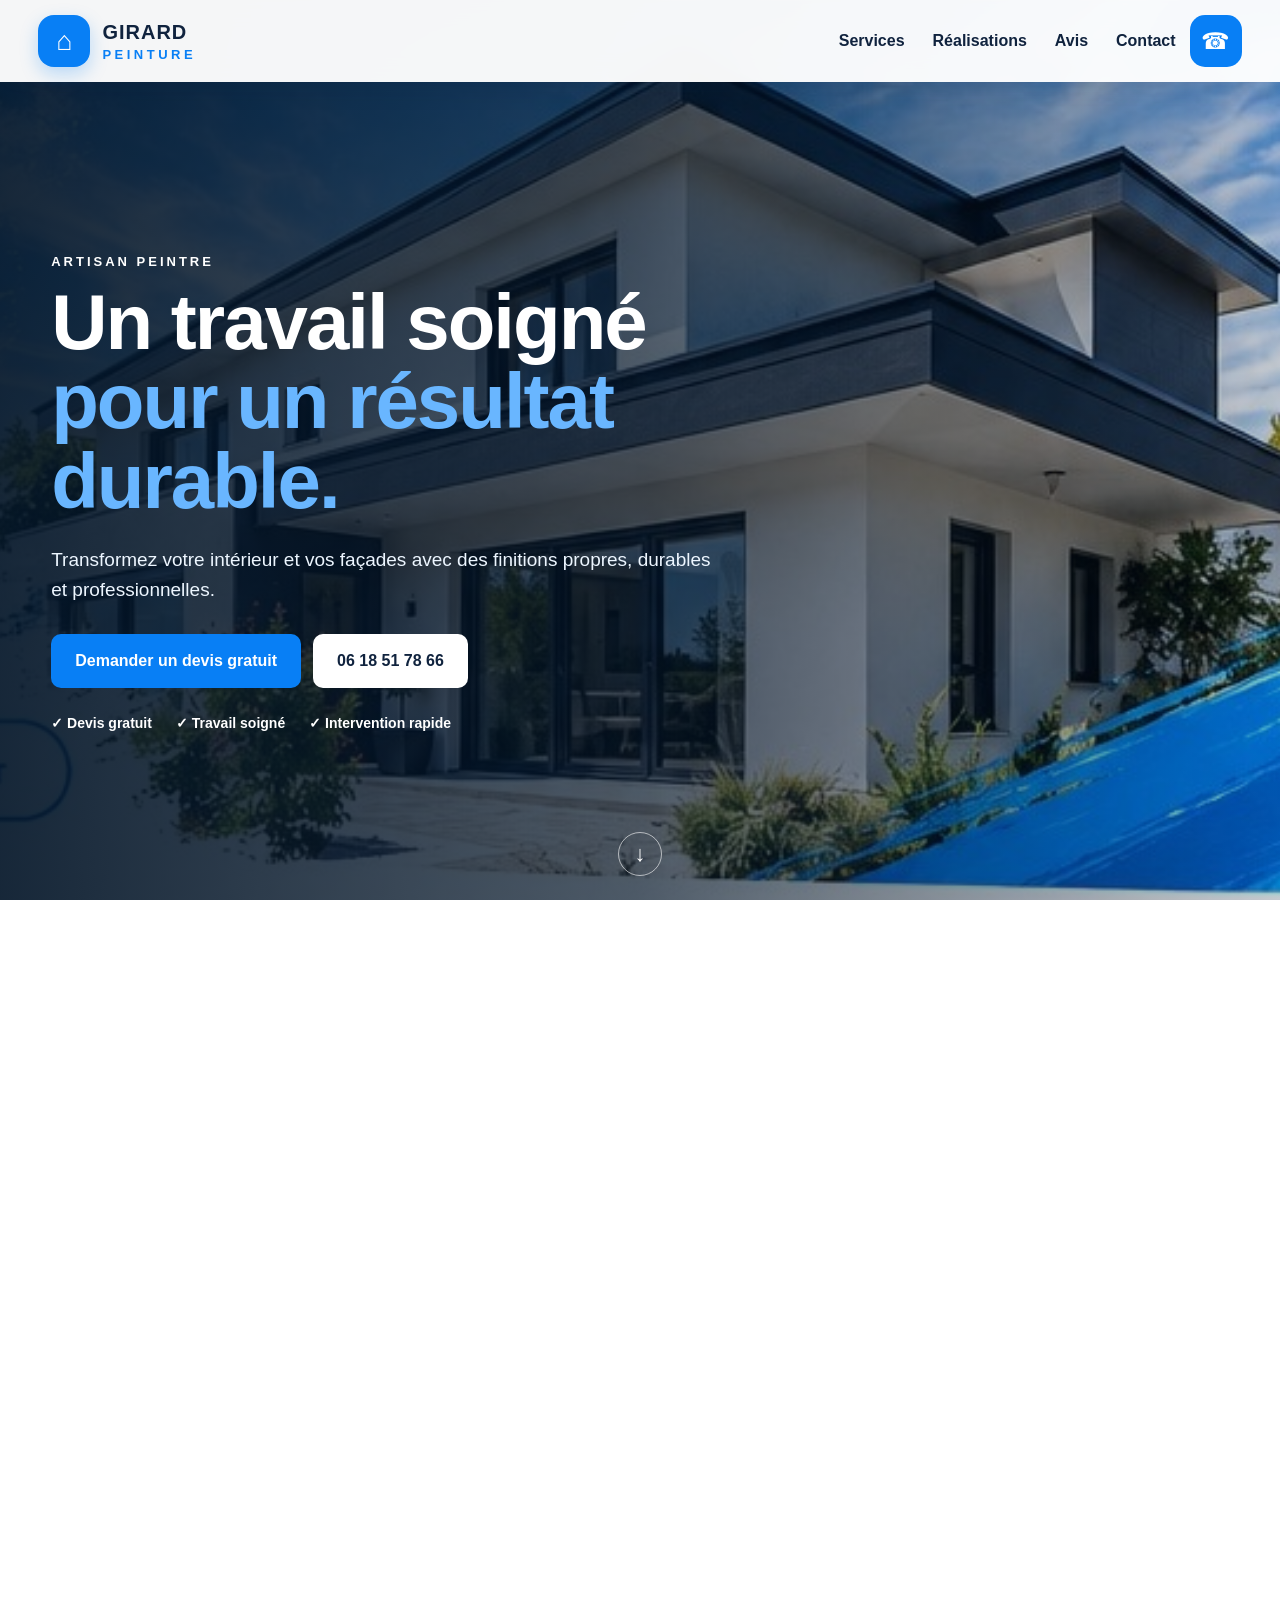
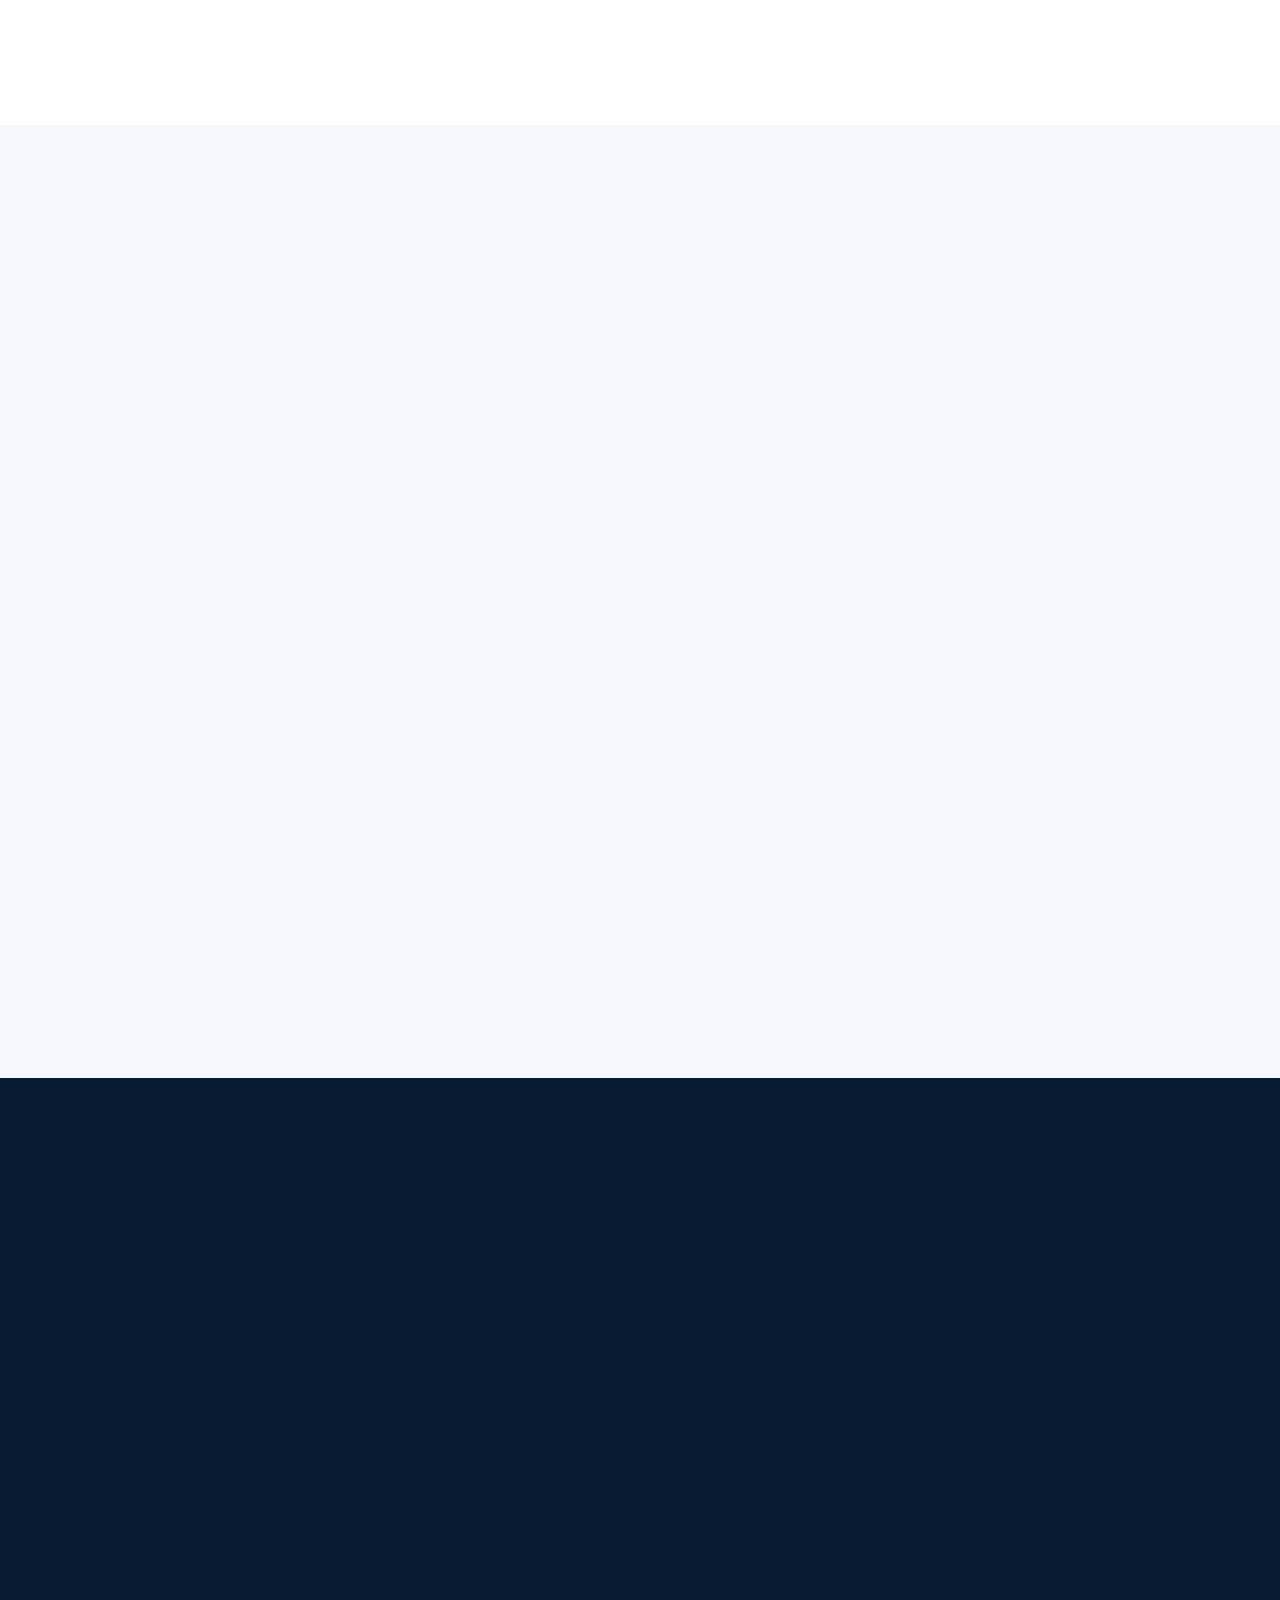
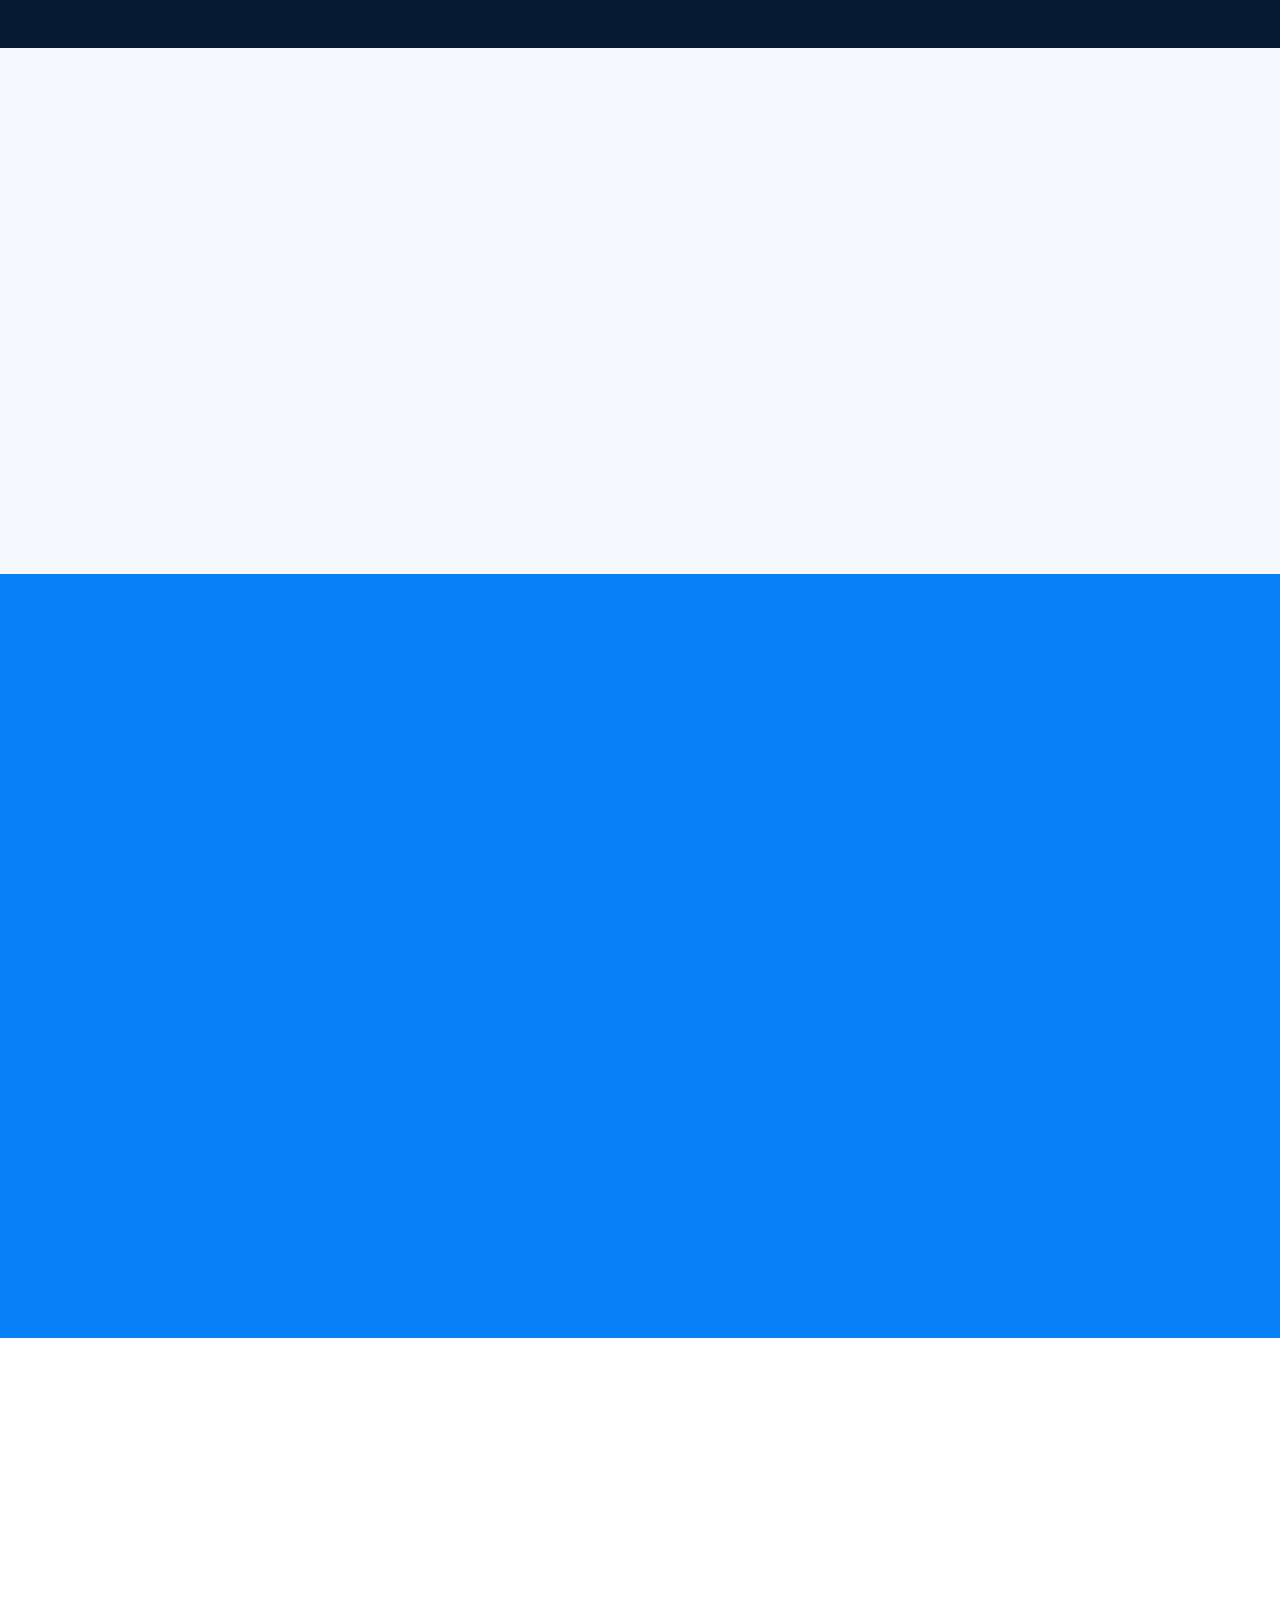
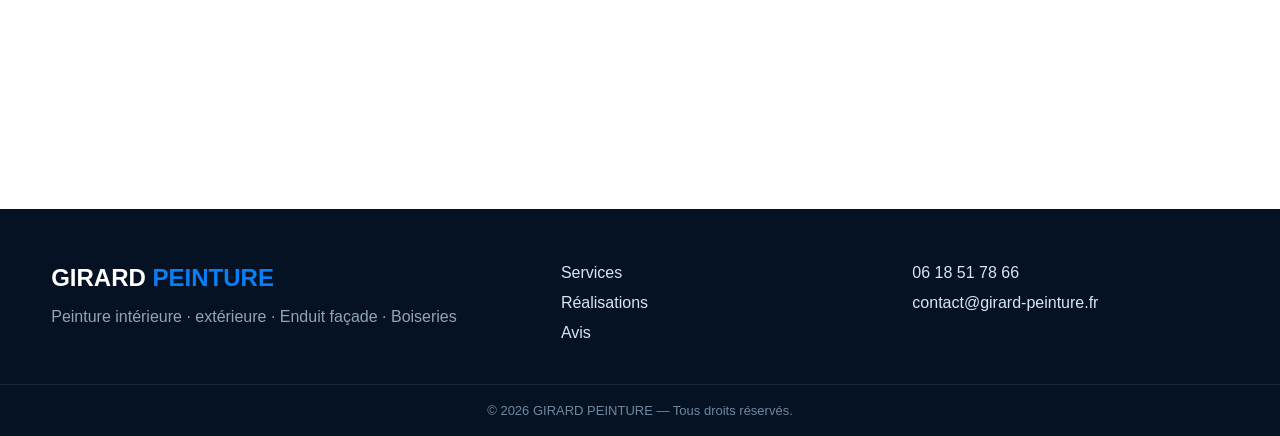
==== commit 3183e7e1: "Add files via upload" ====
--- a/index.html
+++ b/index.html
@@ -2,70 +2,284 @@
 <html lang="fr">
 <head>
 <meta charset="utf-8">
-<meta name="viewport" content="width=device-width,initial-scale=1">
+<meta name="viewport" content="width=device-width,initial-scale=1,viewport-fit=cover">
+<meta name="theme-color" content="#087ff5">
 <title>GIRARD PEINTURE — Artisan peintre</title>
-<meta name="description" content="GIRARD PEINTURE — Peinture intérieure, extérieure, enduit façade et boiseries.">
-<link rel="stylesheet" href="style.css">
+<meta name="description" content="GIRARD PEINTURE — Peinture intérieure, extérieure, enduit façade et boiseries. Devis gratuit.">
+<style>
+:root{--blue:#087ff5;--blue2:#0b68d1;--navy:#071a31;--text:#10233e;--muted:#66778d;--light:#f5f9fd;--white:#fff}
+*{box-sizing:border-box}
+html{scroll-behavior:smooth}
+body{margin:0;font-family:-apple-system,BlinkMacSystemFont,"Segoe UI",Arial,sans-serif;color:var(--text);background:#fff;overflow-x:hidden}
+a{text-decoration:none;color:inherit}button,input,textarea{font:inherit}img{display:block;width:100%;object-fit:cover}
+.container{width:min(1180px,92%);margin:auto}
+
+/* HEADER */
+.header{position:fixed;top:0;left:0;right:0;z-index:1000;background:rgba(255,255,255,.96);backdrop-filter:blur(12px);box-shadow:0 4px 25px rgba(7,26,49,.12)}
+.nav{height:82px;width:min(1240px,94%);margin:auto;display:flex;align-items:center;gap:14px}
+.logo{display:flex;align-items:center;gap:12px;margin-right:auto}
+.logo-icon{width:52px;height:52px;border-radius:16px;background:var(--blue);color:white;display:grid;place-items:center;font-size:27px;font-weight:900;box-shadow:0 7px 18px rgba(8,127,245,.25)}
+.logo-name{line-height:1}
+.logo-name strong{display:block;font-size:20px;letter-spacing:1px}
+.logo-name span{display:block;color:var(--blue);font-size:13px;font-weight:900;letter-spacing:3.5px;margin-top:6px}
+.desktop-menu{display:flex;align-items:center;gap:28px;font-weight:800}
+.desktop-menu a{transition:.2s}.desktop-menu a:hover{color:var(--blue)}
+.header-phone,.menu-btn{width:52px;height:52px;border:0;border-radius:15px;background:var(--blue);color:#fff;display:grid;place-items:center;font-size:23px;cursor:pointer}
+.menu-btn{display:none}
+.mobile-menu{display:none}
+
+/* HERO */
+.hero{min-height:100svh;position:relative;display:flex;align-items:center;color:#fff;overflow:hidden}
+.hero-photo{position:absolute;inset:0;background:url("hero.jpg") center/cover no-repeat;transform:scale(1.02)}
+.hero-overlay{position:absolute;inset:0;background:linear-gradient(90deg,rgba(3,21,40,.92) 0%,rgba(3,21,40,.70) 50%,rgba(3,21,40,.22) 100%)}
+.hero-content{position:relative;z-index:2;width:min(1180px,92%);margin:85px auto 0}
+.kicker{font-size:13px;font-weight:900;letter-spacing:3px;margin:0 0 14px}
+.hero h1{font-size:clamp(43px,6.2vw,78px);line-height:1.02;letter-spacing:-2px;max-width:850px;margin:0 0 24px}
+.hero h1 span{color:#69b6ff}
+.hero-text{font-size:19px;line-height:1.55;max-width:680px;color:#edf6ff;margin:0 0 30px}
+.actions{display:flex;gap:12px;flex-wrap:wrap}
+.btn{min-height:54px;padding:0 24px;border:0;border-radius:10px;display:inline-flex;align-items:center;justify-content:center;font-weight:900;cursor:pointer;transition:.2s}
+.btn-blue{background:var(--blue);color:#fff}.btn-blue:hover{background:var(--blue2);transform:translateY(-2px)}
+.btn-white{background:#fff;color:var(--text)}.btn-white:hover{transform:translateY(-2px)}
+.hero-checks{display:flex;gap:24px;flex-wrap:wrap;margin-top:27px;font-weight:750;font-size:14px}
+.down{position:absolute;z-index:4;bottom:24px;left:50%;transform:translateX(-50%);width:44px;height:44px;border:1px solid rgba(255,255,255,.6);border-radius:50%;display:grid;place-items:center;font-size:22px;color:#fff}
+
+/* SECTIONS */
+.section{padding:100px 0}
+.light{background:var(--light)}
+.section-head{max-width:820px;margin-bottom:46px}
+.section-head.center{text-align:center;margin-left:auto;margin-right:auto}
+.kicker.blue{color:var(--blue)}
+h2{font-size:clamp(34px,4.5vw,56px);line-height:1.07;letter-spacing:-1.5px;margin:0 0 16px}
+h2 span{color:var(--blue)}
+.section-head p:last-child{color:var(--muted);font-size:18px}
+
+/* SERVICES */
+.service-grid{display:grid;grid-template-columns:repeat(4,1fr);gap:20px}
+.service{background:#fff;border-radius:18px;overflow:hidden;box-shadow:0 12px 35px rgba(7,26,49,.10);transition:.3s}
+.service:hover{transform:translateY(-7px)}
+.service-img{height:235px}
+.service-body{padding:22px}
+.service-no{color:var(--blue);font-weight:900;font-size:13px}
+.service h3{font-size:22px;margin:7px 0}
+.service p{margin:0;color:var(--muted)}
+
+/* REALISATIONS */
+.gallery{display:grid;grid-template-columns:1.45fr 1fr;grid-template-rows:270px 270px;gap:18px}
+.gallery figure{position:relative;margin:0;border-radius:18px;overflow:hidden}
+.gallery .large{grid-row:span 2}
+.gallery img{height:100%}
+.gallery figcaption{position:absolute;left:0;right:0;bottom:0;padding:22px;color:#fff;font-weight:900;background:linear-gradient(transparent,rgba(0,0,0,.75))}
+
+/* BENEFITS */
+.navy{background:var(--navy);color:#fff}
+.navy .section-head p:last-child{color:#b9c8d8}
+.navy h2 span{color:#69b6ff}
+.benefits{display:grid;grid-template-columns:repeat(4,1fr);gap:18px}
+.benefit{padding:28px;border:1px solid rgba(255,255,255,.13);border-radius:17px}
+.benefit-no{color:#69b6ff;font-weight:900}.benefit h3{font-size:22px;margin:13px 0 7px}.benefit p{color:#b9c8d8;margin:0}
+
+/* REVIEWS */
+.review-grid{display:grid;grid-template-columns:repeat(3,1fr);gap:20px}
+.review{background:#fff;border-radius:18px;padding:28px;box-shadow:0 10px 30px rgba(7,26,49,.09)}
+.stars{color:var(--blue);letter-spacing:4px;font-size:19px}.review p{font-size:17px}.review small{font-weight:800}
+
+/* CONTACT */
+.contact{padding:95px 0;background:var(--blue);color:#fff}
+.contact-grid{display:grid;grid-template-columns:1fr 1fr;gap:65px;align-items:start}
+.contact h2{font-size:clamp(42px,5vw,65px)}.contact h2 span{color:#cfeaff}
+.contact-copy>p{font-size:18px;color:#eaf5ff;max-width:580px}
+.phone-big{display:inline-block;margin-top:25px;font-size:25px;font-weight:900}
+.form{background:#fff;color:var(--text);border-radius:20px;padding:30px;box-shadow:0 20px 50px rgba(0,0,0,.18)}
+.form h3{font-size:27px;margin:0 0 15px}.form label{display:block;font-size:14px;font-weight:850;margin:13px 0}
+.form input,.form textarea{display:block;width:100%;padding:13px;border:1px solid #dbe5ef;border-radius:9px;margin-top:6px;outline:none}
+.form input:focus,.form textarea:focus{border-color:var(--blue)}
+.form .btn{width:100%;margin-top:10px}.form-note{font-size:12px;color:var(--muted);margin:10px 0 0}
+
+/* FAQ */
+.faq-grid{display:grid;grid-template-columns:.8fr 1.2fr;gap:70px}
+.faq details{border-bottom:1px solid #dbe5ef;padding:20px 0}
+.faq summary{list-style:none;cursor:pointer;display:flex;justify-content:space-between;font-size:18px;font-weight:850}
+.faq summary::-webkit-details-marker{display:none}.faq summary b{color:var(--blue);font-size:23px}.faq p{color:var(--muted);margin-bottom:0}
+
+/* FOOTER */
+.footer{background:#041224;color:#dbe5ef;padding-top:55px}
+.footer-grid{display:grid;grid-template-columns:1.5fr 1fr 1fr;gap:35px;padding-bottom:42px}
+.footer-brand{font-size:24px;font-weight:900;color:#fff}.footer-brand span{color:var(--blue)}
+.footer p{color:#91a5ba}.footer-links{display:flex;flex-direction:column;gap:12px}.footer-bottom{border-top:1px solid rgba(255,255,255,.1);padding:18px;text-align:center;color:#71879f;font-size:13px}
+.top{position:fixed;right:20px;bottom:20px;z-index:900;width:48px;height:48px;border:0;border-radius:50%;background:var(--blue);color:#fff;font-size:22px;cursor:pointer;opacity:0;visibility:hidden;transform:translateY(8px);transition:.2s}
+.top.show{opacity:1;visibility:visible;transform:none}
+
+/* ANIMATIONS */
+.reveal{opacity:0;transform:translateY(25px);transition:opacity .65s ease,transform .65s ease}
+.reveal.visible{opacity:1;transform:none}
+
+/* MOBILE */
+@media(max-width:900px){
+ .desktop-menu{display:none}.menu-btn{display:grid}
+ .mobile-menu.open{display:flex;flex-direction:column;background:#fff;padding:8px 5%;box-shadow:0 15px 25px rgba(7,26,49,.10)}
+ .mobile-menu a{padding:14px 0;border-bottom:1px solid #edf2f7;font-weight:850}
+ .mobile-menu a:last-child{color:var(--blue)}
+ .service-grid,.benefits{grid-template-columns:repeat(2,1fr)}
+ .review-grid{grid-template-columns:1fr}
+ .contact-grid,.faq-grid{grid-template-columns:1fr;gap:42px}
+ .footer-grid{grid-template-columns:1fr}
+}
+@media(max-width:620px){
+ .nav{height:76px}.logo-icon{width:48px;height:48px;border-radius:15px}.logo-name strong{font-size:18px}.logo-name span{font-size:11px;letter-spacing:3px}
+ .header-phone,.menu-btn{width:48px;height:48px;border-radius:15px}
+ .hero{min-height:760px}.hero-photo{background-position:62% center}.hero-overlay{background:linear-gradient(90deg,rgba(3,21,40,.91),rgba(3,21,40,.58))}
+ .hero-content{margin-top:85px}.hero h1{font-size:43px;letter-spacing:-1px}.hero-text{font-size:17px}
+ .actions{flex-direction:column}.btn{width:100%}.hero-checks{flex-direction:column;gap:7px}
+ .section{padding:72px 0}.service-grid,.benefits{grid-template-columns:1fr}
+ .service-img{height:220px}.gallery{grid-template-columns:1fr;grid-template-rows:260px 220px 220px}.gallery .large{grid-row:auto}
+ .contact{padding:72px 0}.form{padding:22px}
+}
+</style>
 </head>
 <body>
+
 <header class="header">
   <div class="nav">
-    <a class="logo" href="#accueil"><span class="logo-icon">⌂</span><span><b>GIRARD</b><small>PEINTURE</small></span></a>
-    <nav class="links"><a href="#services">Services</a><a href="#realisations">Réalisations</a><a href="#avis">Avis</a><a href="#contact">Contact</a></nav>
-    <a class="tel" href="tel:0618517866">☎</a>
-    <button class="hamb" aria-label="Menu" aria-expanded="false">☰</button>
-  </div>
-  <nav class="mobile"><a href="#services">Services</a><a href="#realisations">Réalisations</a><a href="#avis">Avis</a><a href="#contact">Contact</a><a href="tel:0618517866">06 18 51 78 66</a></nav>
+    <a class="logo" href="#accueil">
+      <span class="logo-icon">⌂</span>
+      <span class="logo-name"><strong>GIRARD</strong><span>PEINTURE</span></span>
+    </a>
+    <nav class="desktop-menu">
+      <a href="#services">Services</a><a href="#realisations">Réalisations</a><a href="#avis">Avis</a><a href="#contact">Contact</a>
+    </nav>
+    <a class="header-phone" href="tel:0618517866" aria-label="Téléphone">☎</a>
+    <button class="menu-btn" type="button" aria-label="Menu" aria-expanded="false">☰</button>
+  </div>
+  <nav class="mobile-menu">
+    <a href="#services">Services</a><a href="#realisations">Réalisations</a><a href="#avis">Avis</a><a href="#contact">Contact</a>
+    <a href="tel:0618517866">📞 06 18 51 78 66</a>
+  </nav>
 </header>
 
+<main>
 <section id="accueil" class="hero">
-  <div class="hero-image"></div><div class="hero-shade"></div>
-  <div class="hero-inner">
-    <div class="tag">ARTISAN PEINTRE</div>
-    <h1>Un travail soigné<br><em>pour un résultat durable.</em></h1>
-    <p>Transformez votre intérieur et vos façades avec des finitions propres, durables et professionnelles.</p>
-    <div class="actions"><a class="btn blue" href="#contact">Demander un devis gratuit</a><a class="btn white" href="tel:0618517866">06 18 51 78 66</a></div>
-    <div class="checks"><span>✓ Devis gratuit</span><span>✓ Travail soigné</span><span>✓ Intervention rapide</span></div>
-  </div>
-  <a class="down" href="#services">↓</a>
+  <div class="hero-photo"></div><div class="hero-overlay"></div>
+  <div class="hero-content reveal visible">
+    <p class="kicker">ARTISAN PEINTRE</p>
+    <h1>Un travail soigné<br><span>pour un résultat durable.</span></h1>
+    <p class="hero-text">Transformez votre intérieur et vos façades avec des finitions propres, durables et professionnelles.</p>
+    <div class="actions">
+      <a class="btn btn-blue" href="#contact">Demander un devis gratuit</a>
+      <a class="btn btn-white" href="tel:0618517866">06 18 51 78 66</a>
+    </div>
+    <div class="hero-checks"><span>✓ Devis gratuit</span><span>✓ Travail soigné</span><span>✓ Intervention rapide</span></div>
+  </div>
+  <a class="down" href="#services" aria-label="Défiler">↓</a>
 </section>
 
 <section id="services" class="section">
-<div class="wrap"><div class="intro"><div class="tag blue-text">NOS SERVICES</div><h2>Des finitions propres,<br><em>à l'intérieur comme à l'extérieur.</em></h2><p>Chaque chantier est réalisé avec soin pour obtenir un résultat durable et esthétique.</p></div>
-<div class="cards">
-<article><img src="interieur.jpg"><div><b>01</b><h3>Peinture intérieure</h3><p>Murs, plafonds et pièces de vie avec des finitions nettes et régulières.</p></div></article>
-<article><img src="facade.jpg"><div><b>02</b><h3>Peinture extérieure</h3><p>Rénovation et mise en peinture des façades pour protéger et embellir.</p></div></article>
-<article><img src="facade.jpg"><div><b>03</b><h3>Enduit façade</h3><p>Préparation des supports, reprises et enduits pour une façade uniforme.</p></div></article>
-<article><img src="reference.jpg"><div><b>04</b><h3>Boiseries</h3><p>Portes, volets, escaliers et éléments bois remis en valeur avec soin.</p></div></article>
-</div></div>
-</section>
-
-<section id="realisations" class="section pale"><div class="wrap"><div class="intro"><div class="tag blue-text">NOS RÉALISATIONS</div><h2>Avant, après : <em>le résultat fait la différence.</em></h2></div>
-<div class="gallery"><figure class="big"><img src="realisations.jpg"><figcaption>Rénovation & finition</figcaption></figure><figure><img src="facade.jpg"><figcaption>Façade extérieure</figcaption></figure><figure><img src="interieur.jpg"><figcaption>Peinture intérieure</figcaption></figure></div></div></section>
-
-<section class="section dark"><div class="wrap"><div class="intro center"><div class="tag">POURQUOI NOUS CHOISIR ?</div><h2>Un chantier sérieux,<br><em>du premier contact à la finition.</em></h2></div><div class="features">
-<div><b>01</b><h3>Finitions pro</h3><p>Des supports préparés et un travail précis jusque dans les détails.</p></div>
-<div><b>02</b><h3>Devis gratuit</h3><p>Une estimation claire et adaptée à votre projet.</p></div>
-<div><b>03</b><h3>Intervention rapide</h3><p>Une organisation efficace pour avancer rapidement.</p></div>
-<div><b>04</b><h3>Respect des délais</h3><p>Un engagement sérieux sur le planning défini ensemble.</p></div>
-</div></div></section>
-
-<section id="avis" class="section pale"><div class="wrap"><div class="intro center"><div class="tag blue-text">AVIS CLIENTS</div><h2>Ils parlent de <em>leur expérience.</em></h2></div><div class="reviews">
-<div><strong>★★★★★</strong><p>« Travail très propre, chantier laissé impeccable. Je recommande. »</p><b>Client particulier</b></div>
-<div><strong>★★★★★</strong><p>« Très bon contact, conseils efficaces et résultat conforme à nos attentes. »</p><b>Client particulier</b></div>
-<div><strong>★★★★★</strong><p>« Une façade transformée. Travail soigné et délais respectés. »</p><b>Client particulier</b></div>
-</div></div></section>
-
-<section id="contact" class="contact"><div class="wrap contact-grid"><div><div class="tag">CONTACT</div><h2>Parlons de<br><em>votre projet.</em></h2><p>Besoin de repeindre une pièce, une façade ou de rénover vos boiseries ? Contactez-nous pour échanger sur votre projet et demander votre devis gratuit.</p><a class="contact-tel" href="tel:0618517866">☎ &nbsp;06 18 51 78 66</a></div>
-<form action="mailto:contact@girard-peinture.fr" method="post" enctype="text/plain"><h3>Demander un devis gratuit</h3><label>Nom<input name="Nom" required placeholder="Votre nom"></label><label>Téléphone<input name="Téléphone" type="tel" required placeholder="06 00 00 00 00"></label><label>Email<input name="Email" type="email" placeholder="votre@email.fr"></label><label>Votre projet<textarea name="Projet" rows="5" required placeholder="Décrivez votre projet..."></textarea></label><button class="btn blue" type="submit">Envoyer ma demande →</button></form></div></section>
-
-<section class="section"><div class="wrap faq-grid"><div class="intro"><div class="tag blue-text">FAQ</div><h2>Les questions<br><em>les plus fréquentes.</em></h2></div><div class="faq">
-<details><summary>Le devis est-il gratuit ? <b>+</b></summary><p>Oui. Contactez-nous pour présenter votre projet et obtenir une estimation adaptée.</p></details>
-<details><summary>Quels travaux réalisez-vous ? <b>+</b></summary><p>Peinture intérieure, extérieure, enduit façade et boiseries.</p></details>
-<details><summary>Comment prendre rendez-vous ? <b>+</b></summary><p>Appelez le 06 18 51 78 66 ou utilisez le formulaire de contact.</p></details>
-</div></div></section>
-
-<footer><div class="wrap foot"><div><h3>GIRARD <span>PEINTURE</span></h3><p>Peinture intérieure · extérieure · Enduit façade · Boiseries</p></div><div><a href="#services">Services</a><a href="#realisations">Réalisations</a><a href="#contact">Contact</a></div><div><a href="tel:0618517866">06 18 51 78 66</a><a href="mailto:contact@girard-peinture.fr">contact@girard-peinture.fr</a></div></div><div class="copyright">© 2026 GIRARD PEINTURE — Tous droits réservés.</div></footer>
-<button class="top" aria-label="Retour en haut">↑</button>
-<script src="script.js"></script>
-</body></html>+<div class="container">
+  <div class="section-head reveal"><p class="kicker blue">NOS SERVICES</p><h2>Des finitions propres,<br><span>à l'intérieur comme à l'extérieur.</span></h2><p>Chaque chantier est réalisé avec soin pour obtenir un résultat durable et esthétique.</p></div>
+  <div class="service-grid">
+    <article class="service reveal"><div class="service-img"><img src="interieur.jpg" alt="Peinture intérieure"></div><div class="service-body"><span class="service-no">01</span><h3>Peinture intérieure</h3><p>Murs, plafonds et pièces de vie avec des finitions nettes et régulières.</p></div></article>
+    <article class="service reveal"><div class="service-img"><img src="facade.jpg" alt="Peinture extérieure"></div><div class="service-body"><span class="service-no">02</span><h3>Peinture extérieure</h3><p>Rénovation et mise en peinture des façades pour protéger et embellir.</p></div></article>
+    <article class="service reveal"><div class="service-img"><img src="facade.jpg" alt="Enduit façade"></div><div class="service-body"><span class="service-no">03</span><h3>Enduit façade</h3><p>Préparation des supports, reprises et enduits pour une façade uniforme.</p></div></article>
+    <article class="service reveal"><div class="service-img"><img src="reference.jpg" alt="Boiseries"></div><div class="service-body"><span class="service-no">04</span><h3>Boiseries</h3><p>Portes, volets, escaliers et éléments bois remis en valeur avec soin.</p></div></article>
+  </div>
+</div>
+</section>
+
+<section id="realisations" class="section light">
+<div class="container">
+  <div class="section-head reveal"><p class="kicker blue">NOS RÉALISATIONS</p><h2>Avant, après : <span>le résultat fait la différence.</span></h2></div>
+  <div class="gallery">
+    <figure class="large reveal"><img src="realisations.jpg" alt="Réalisation Girard Peinture"><figcaption>Rénovation & finition</figcaption></figure>
+    <figure class="reveal"><img src="facade.jpg" alt="Façade rénovée"><figcaption>Façade extérieure</figcaption></figure>
+    <figure class="reveal"><img src="interieur.jpg" alt="Intérieur rénové"><figcaption>Peinture intérieure</figcaption></figure>
+  </div>
+</div>
+</section>
+
+<section class="section navy">
+<div class="container">
+  <div class="section-head center reveal"><p class="kicker">POURQUOI NOUS CHOISIR ?</p><h2>Un chantier sérieux,<br><span>du premier contact à la finition.</span></h2></div>
+  <div class="benefits">
+    <div class="benefit reveal"><span class="benefit-no">01</span><h3>Finitions pro</h3><p>Des supports préparés et un travail précis jusque dans les détails.</p></div>
+    <div class="benefit reveal"><span class="benefit-no">02</span><h3>Devis gratuit</h3><p>Une estimation claire et adaptée à votre projet.</p></div>
+    <div class="benefit reveal"><span class="benefit-no">03</span><h3>Intervention rapide</h3><p>Une organisation efficace pour avancer rapidement.</p></div>
+    <div class="benefit reveal"><span class="benefit-no">04</span><h3>Respect des délais</h3><p>Un engagement sérieux sur le planning défini ensemble.</p></div>
+  </div>
+</div>
+</section>
+
+<section id="avis" class="section light">
+<div class="container">
+  <div class="section-head center reveal"><p class="kicker blue">AVIS CLIENTS</p><h2>Ils parlent de <span>leur expérience.</span></h2></div>
+  <div class="review-grid">
+    <article class="review reveal"><div class="stars">★★★★★</div><p>« Travail très propre, chantier laissé impeccable. Je recommande pour le sérieux et la qualité. »</p><small>Client particulier</small></article>
+    <article class="review reveal"><div class="stars">★★★★★</div><p>« Très bon contact, conseils efficaces et résultat conforme à nos attentes. »</p><small>Client particulier</small></article>
+    <article class="review reveal"><div class="stars">★★★★★</div><p>« Une façade transformée. Travail soigné et délais respectés. »</p><small>Client particulier</small></article>
+  </div>
+</div>
+</section>
+
+<section id="contact" class="contact">
+<div class="container contact-grid">
+  <div class="contact-copy reveal">
+    <p class="kicker">CONTACT</p><h2>Parlons de<br><span>votre projet.</span></h2>
+    <p>Besoin de repeindre une pièce, une façade ou de rénover vos boiseries ? Contactez-nous pour échanger sur votre projet et demander votre devis gratuit.</p>
+    <a class="phone-big" href="tel:0618517866">☎ &nbsp;06 18 51 78 66</a>
+  </div>
+  <form class="form reveal" action="mailto:contact@girard-peinture.fr" method="post" enctype="text/plain">
+    <h3>Demander un devis gratuit</h3>
+    <label>Nom<input name="Nom" required placeholder="Votre nom"></label>
+    <label>Téléphone<input name="Téléphone" type="tel" required placeholder="06 00 00 00 00"></label>
+    <label>Email<input name="Email" type="email" placeholder="votre@email.fr"></label>
+    <label>Votre projet<textarea name="Projet" rows="5" required placeholder="Décrivez votre projet..."></textarea></label>
+    <button class="btn btn-blue" type="submit">Envoyer ma demande →</button>
+    <p class="form-note">Le formulaire ouvre votre application e-mail pour envoyer la demande.</p>
+  </form>
+</div>
+</section>
+
+<section class="section">
+<div class="container faq-grid">
+  <div class="section-head reveal"><p class="kicker blue">FAQ</p><h2>Les questions<br><span>les plus fréquentes.</span></h2></div>
+  <div class="faq">
+    <details class="reveal"><summary>Le devis est-il gratuit ? <b>+</b></summary><p>Oui. Contactez-nous pour présenter votre projet et obtenir une estimation adaptée.</p></details>
+    <details class="reveal"><summary>Quels travaux réalisez-vous ? <b>+</b></summary><p>Peinture intérieure, peinture extérieure, enduit façade et travaux de boiseries.</p></details>
+    <details class="reveal"><summary>Comment prendre rendez-vous ? <b>+</b></summary><p>Appelez le 06 18 51 78 66 ou utilisez le formulaire de contact.</p></details>
+  </div>
+</div>
+</section>
+</main>
+
+<footer class="footer">
+<div class="container footer-grid">
+  <div><div class="footer-brand">GIRARD <span>PEINTURE</span></div><p>Peinture intérieure · extérieure · Enduit façade · Boiseries</p></div>
+  <div class="footer-links"><a href="#services">Services</a><a href="#realisations">Réalisations</a><a href="#avis">Avis</a></div>
+  <div class="footer-links"><a href="tel:0618517866">06 18 51 78 66</a><a href="mailto:contact@girard-peinture.fr">contact@girard-peinture.fr</a></div>
+</div>
+<div class="footer-bottom">© 2026 GIRARD PEINTURE — Tous droits réservés.</div>
+</footer>
+<button class="top" type="button" aria-label="Retour en haut">↑</button>
+
+<script>
+const menu=document.querySelector(".menu-btn"), mobile=document.querySelector(".mobile-menu");
+if(menu&&mobile){
+  menu.addEventListener("click",()=>{
+    const open=mobile.classList.toggle("open");
+    menu.setAttribute("aria-expanded",open?"true":"false");
+  });
+  mobile.querySelectorAll("a").forEach(a=>a.addEventListener("click",()=>{
+    mobile.classList.remove("open");menu.setAttribute("aria-expanded","false");
+  }));
+}
+const top=document.querySelector(".top");
+window.addEventListener("scroll",()=>{
+  if(top) top.classList.toggle("show",window.scrollY>500);
+},{passive:true});
+top?.addEventListener("click",()=>window.scrollTo({top:0,behavior:"smooth"}));
+const observer=new IntersectionObserver(entries=>{
+  entries.forEach(e=>{if(e.isIntersecting)e.target.classList.add("visible")});
+},{threshold:.12});
+document.querySelectorAll(".reveal").forEach(e=>observer.observe(e));
+</script>
+</body>
+</html>
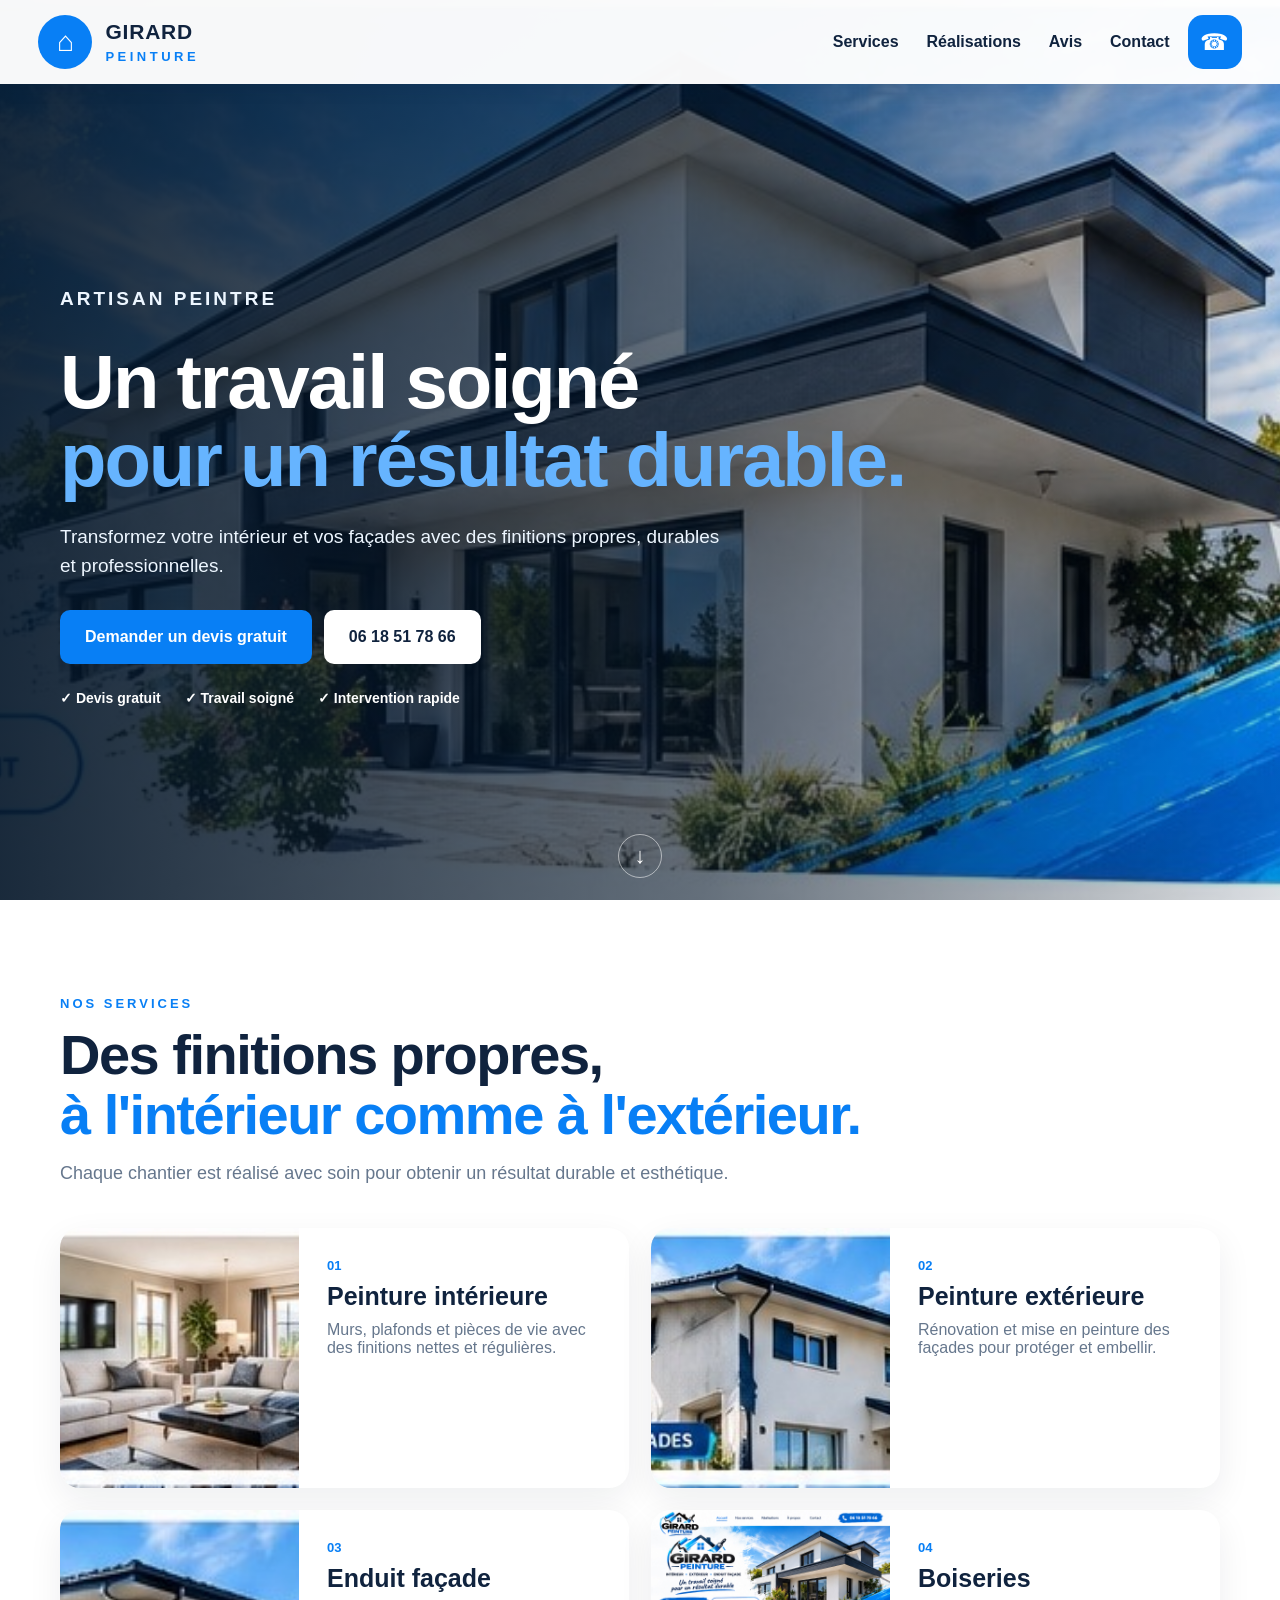
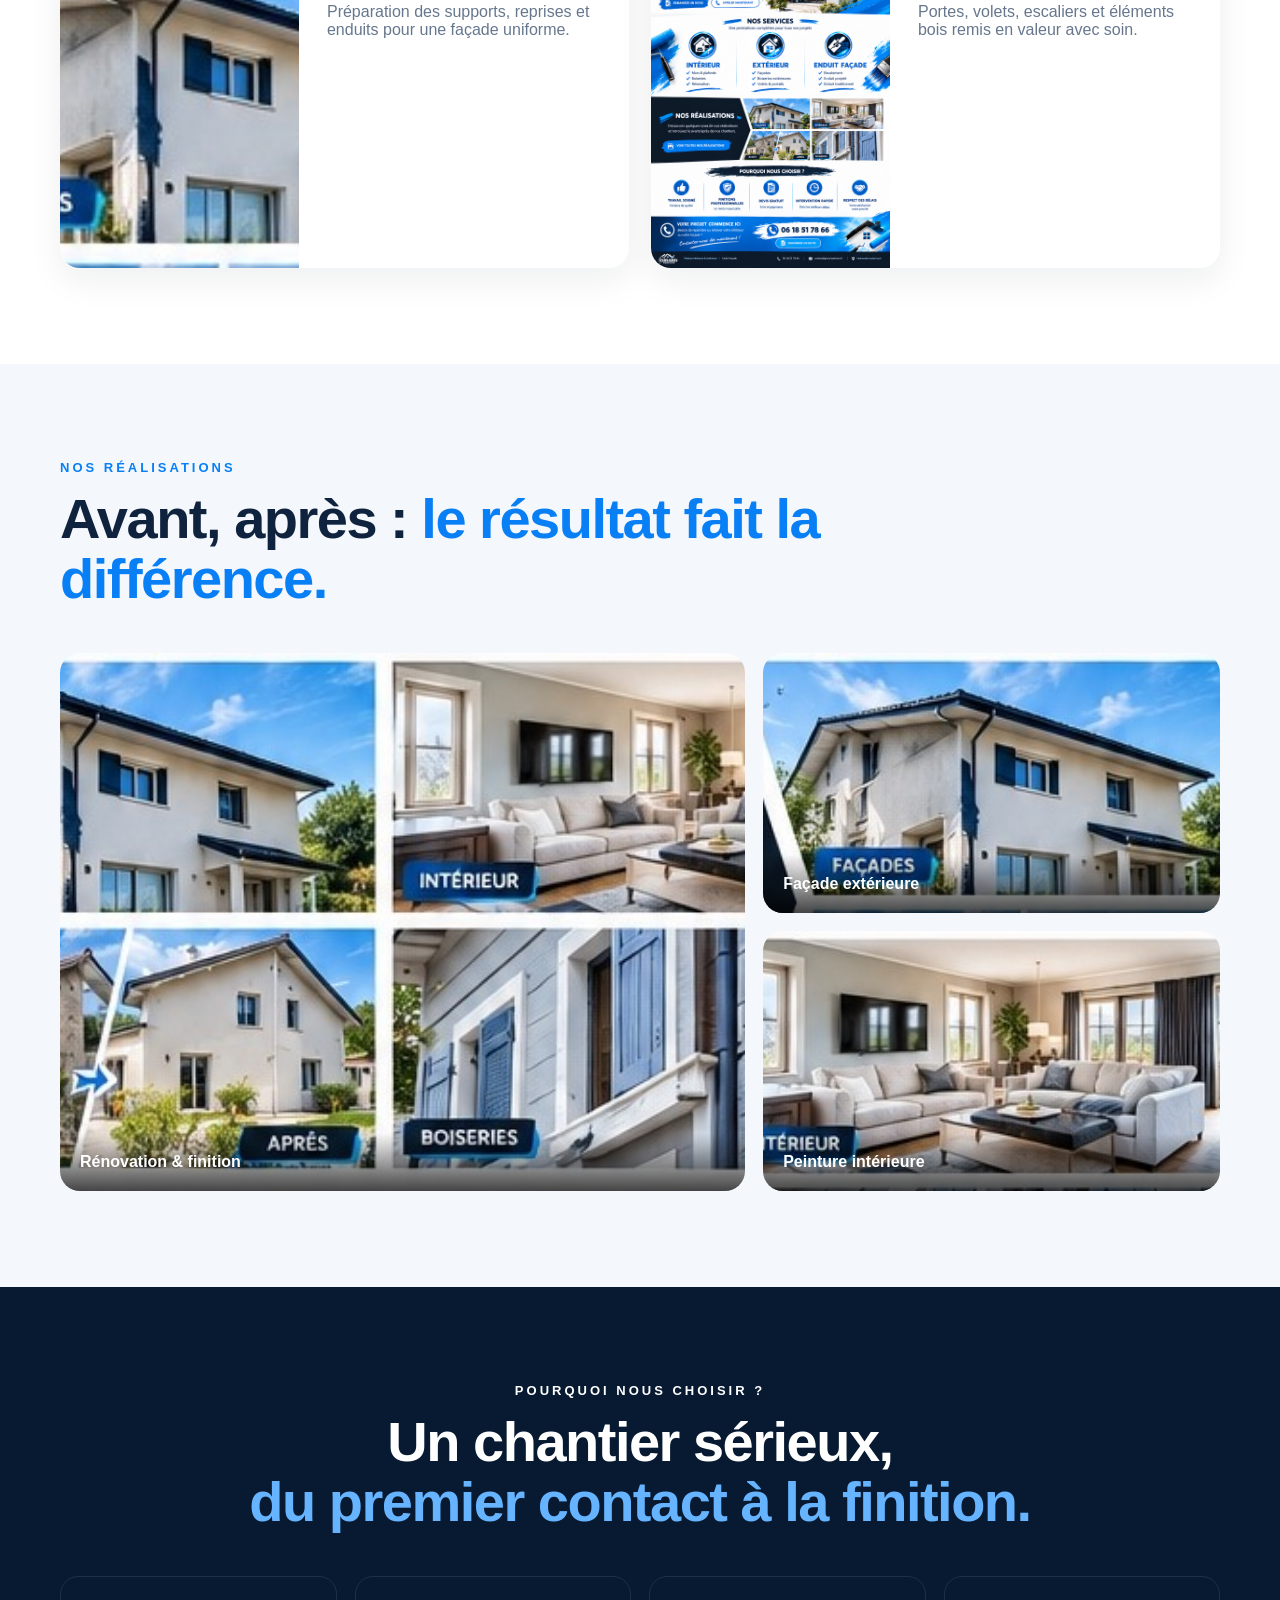
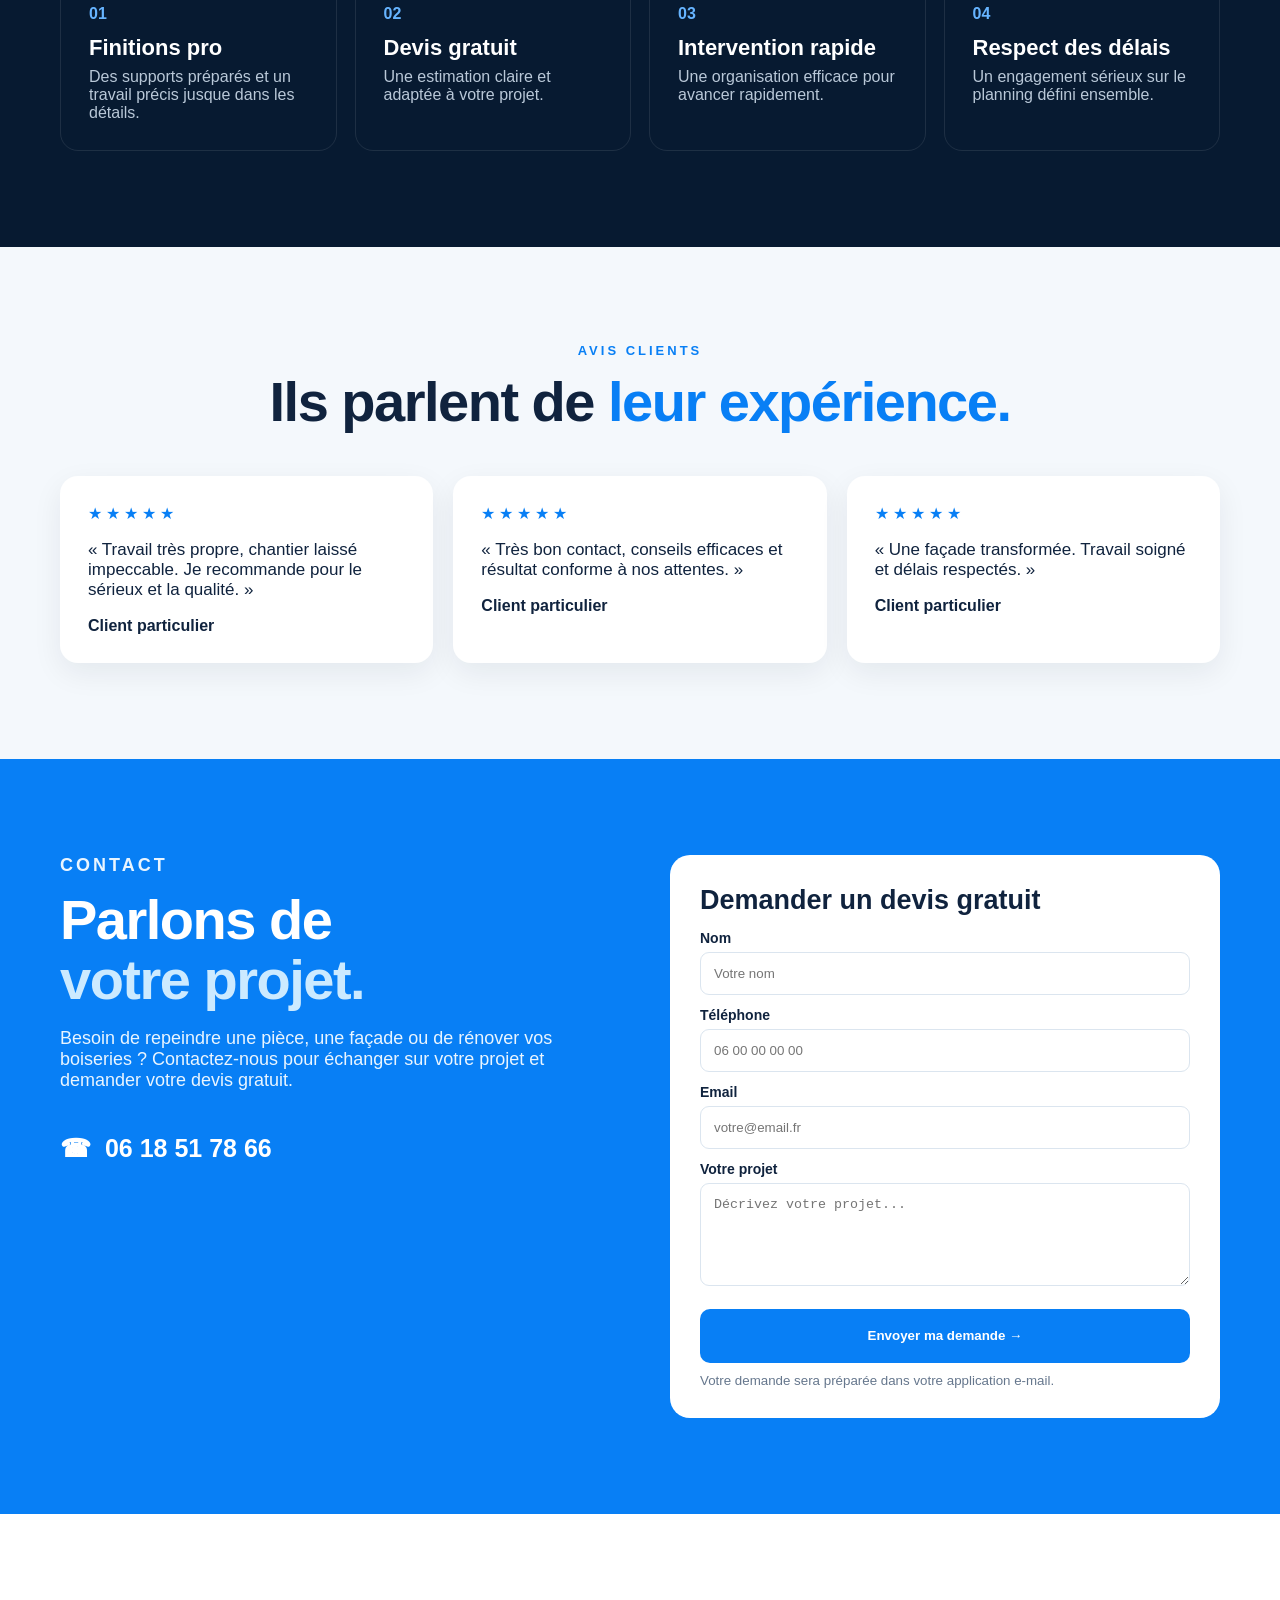
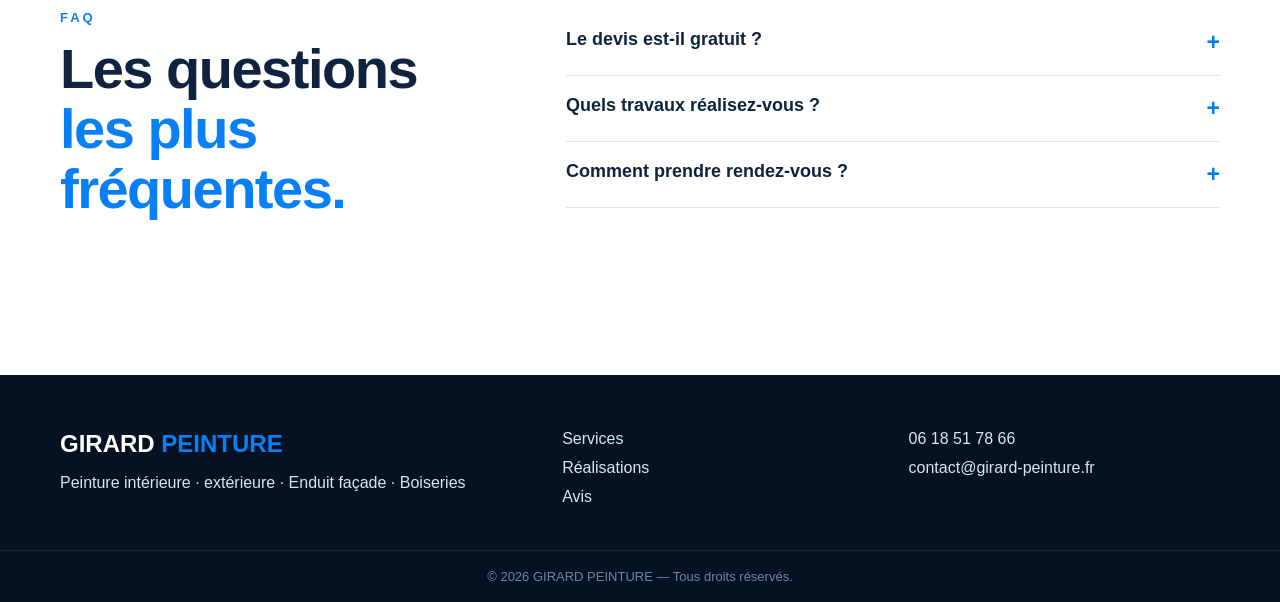
==== commit 7b82f3ff: "Add files via upload" ====
--- a/index.html
+++ b/index.html
@@ -5,281 +5,115 @@
 <meta name="viewport" content="width=device-width,initial-scale=1,viewport-fit=cover">
 <meta name="theme-color" content="#087ff5">
 <title>GIRARD PEINTURE — Artisan peintre</title>
-<meta name="description" content="GIRARD PEINTURE — Peinture intérieure, extérieure, enduit façade et boiseries. Devis gratuit.">
 <style>
-:root{--blue:#087ff5;--blue2:#0b68d1;--navy:#071a31;--text:#10233e;--muted:#66778d;--light:#f5f9fd;--white:#fff}
-*{box-sizing:border-box}
-html{scroll-behavior:smooth}
-body{margin:0;font-family:-apple-system,BlinkMacSystemFont,"Segoe UI",Arial,sans-serif;color:var(--text);background:#fff;overflow-x:hidden}
-a{text-decoration:none;color:inherit}button,input,textarea{font:inherit}img{display:block;width:100%;object-fit:cover}
-.container{width:min(1180px,92%);margin:auto}
+:root{--blue:#087ff5;--navy:#071a31;--ink:#10233e;--muted:#66778d;--light:#f4f8fc}
+*{box-sizing:border-box}html{scroll-behavior:smooth}body{margin:0;font-family:-apple-system,BlinkMacSystemFont,"Segoe UI",Arial,sans-serif;color:var(--ink);overflow-x:hidden}a{text-decoration:none;color:inherit}img{display:block;width:100%;height:100%;object-fit:cover}
+.wrap{width:min(1160px,92%);margin:auto}
 
-/* HEADER */
-.header{position:fixed;top:0;left:0;right:0;z-index:1000;background:rgba(255,255,255,.96);backdrop-filter:blur(12px);box-shadow:0 4px 25px rgba(7,26,49,.12)}
-.nav{height:82px;width:min(1240px,94%);margin:auto;display:flex;align-items:center;gap:14px}
-.logo{display:flex;align-items:center;gap:12px;margin-right:auto}
-.logo-icon{width:52px;height:52px;border-radius:16px;background:var(--blue);color:white;display:grid;place-items:center;font-size:27px;font-weight:900;box-shadow:0 7px 18px rgba(8,127,245,.25)}
-.logo-name{line-height:1}
-.logo-name strong{display:block;font-size:20px;letter-spacing:1px}
-.logo-name span{display:block;color:var(--blue);font-size:13px;font-weight:900;letter-spacing:3.5px;margin-top:6px}
-.desktop-menu{display:flex;align-items:center;gap:28px;font-weight:800}
-.desktop-menu a{transition:.2s}.desktop-menu a:hover{color:var(--blue)}
-.header-phone,.menu-btn{width:52px;height:52px;border:0;border-radius:15px;background:var(--blue);color:#fff;display:grid;place-items:center;font-size:23px;cursor:pointer}
-.menu-btn{display:none}
-.mobile-menu{display:none}
+/* header */
+.header{position:fixed;top:0;left:0;right:0;z-index:100;background:rgba(255,255,255,.97);box-shadow:0 3px 20px #071a3115}
+.nav{height:84px;width:min(1240px,94%);margin:auto;display:flex;align-items:center;gap:18px}
+.brand{display:flex;align-items:center;gap:13px;margin-right:auto}.mark{width:54px;height:54px;border-radius:50%;background:var(--blue);color:#fff;display:grid;place-items:center;font-size:28px}.brand b{display:block;font-size:21px;letter-spacing:.8px;line-height:1}.brand small{display:block;color:var(--blue);font-weight:900;letter-spacing:3.5px;font-size:13px;margin-top:7px}
+.navlinks{display:flex;gap:28px;font-weight:800}.navlinks a:hover{color:var(--blue)}
+.phone,.hamb{width:54px;height:54px;border:0;border-radius:15px;background:var(--blue);color:#fff;display:grid;place-items:center;font-size:23px}.hamb{display:none}.mobile{display:none}
 
-/* HERO */
-.hero{min-height:100svh;position:relative;display:flex;align-items:center;color:#fff;overflow:hidden}
-.hero-photo{position:absolute;inset:0;background:url("hero.jpg") center/cover no-repeat;transform:scale(1.02)}
-.hero-overlay{position:absolute;inset:0;background:linear-gradient(90deg,rgba(3,21,40,.92) 0%,rgba(3,21,40,.70) 50%,rgba(3,21,40,.22) 100%)}
-.hero-content{position:relative;z-index:2;width:min(1180px,92%);margin:85px auto 0}
-.kicker{font-size:13px;font-weight:900;letter-spacing:3px;margin:0 0 14px}
-.hero h1{font-size:clamp(43px,6.2vw,78px);line-height:1.02;letter-spacing:-2px;max-width:850px;margin:0 0 24px}
-.hero h1 span{color:#69b6ff}
-.hero-text{font-size:19px;line-height:1.55;max-width:680px;color:#edf6ff;margin:0 0 30px}
-.actions{display:flex;gap:12px;flex-wrap:wrap}
-.btn{min-height:54px;padding:0 24px;border:0;border-radius:10px;display:inline-flex;align-items:center;justify-content:center;font-weight:900;cursor:pointer;transition:.2s}
-.btn-blue{background:var(--blue);color:#fff}.btn-blue:hover{background:var(--blue2);transform:translateY(-2px)}
-.btn-white{background:#fff;color:var(--text)}.btn-white:hover{transform:translateY(-2px)}
-.hero-checks{display:flex;gap:24px;flex-wrap:wrap;margin-top:27px;font-weight:750;font-size:14px}
-.down{position:absolute;z-index:4;bottom:24px;left:50%;transform:translateX(-50%);width:44px;height:44px;border:1px solid rgba(255,255,255,.6);border-radius:50%;display:grid;place-items:center;font-size:22px;color:#fff}
+/* hero */
+.hero{min-height:100svh;position:relative;color:#fff;display:flex;align-items:center}
+.hero:before{content:"";position:absolute;inset:0;background:url("hero.jpg") center/cover no-repeat}
+.hero:after{content:"";position:absolute;inset:0;background:linear-gradient(90deg,#031528e8 0%,#0315289c 55%,#03152820 100%)}
+.hero .wrap{position:relative;z-index:2;padding-top:90px}
+.kicker{font-size:13px;letter-spacing:3px;font-weight:900;margin:0 0 14px}.hero h1{font-size:clamp(43px,6vw,76px);line-height:1.03;letter-spacing:-2px;margin:0 0 22px;max-width:850px}.hero h1 span{color:#66b4ff}.hero p{font-size:19px;max-width:680px;color:#edf6ff;margin:0 0 30px;line-height:1.55}
+.actions{display:flex;gap:12px;flex-wrap:wrap}.btn{min-height:54px;padding:0 25px;border-radius:10px;display:inline-flex;align-items:center;justify-content:center;font-weight:900;border:0}.primary{background:var(--blue);color:#fff}.secondary{background:#fff;color:var(--ink)}
+.points{display:flex;gap:24px;flex-wrap:wrap;margin-top:26px;font-size:14px;font-weight:800}.scroll{position:absolute;z-index:4;bottom:22px;left:50%;transform:translateX(-50%);width:44px;height:44px;border:1px solid #ffffff88;border-radius:50%;display:grid;place-items:center;color:#fff;font-size:22px}
 
-/* SECTIONS */
-.section{padding:100px 0}
-.light{background:var(--light)}
-.section-head{max-width:820px;margin-bottom:46px}
-.section-head.center{text-align:center;margin-left:auto;margin-right:auto}
-.kicker.blue{color:var(--blue)}
-h2{font-size:clamp(34px,4.5vw,56px);line-height:1.07;letter-spacing:-1.5px;margin:0 0 16px}
-h2 span{color:var(--blue)}
-.section-head p:last-child{color:var(--muted);font-size:18px}
+/* common */
+.section{padding:96px 0}.pale{background:var(--light)}.heading{max-width:820px;margin-bottom:44px}.heading.center{text-align:center;margin-left:auto;margin-right:auto}.blue{color:var(--blue)}h2{font-size:clamp(34px,4.5vw,56px);line-height:1.07;letter-spacing:-1.5px;margin:0 0 16px}h2 span{color:var(--blue)}.heading p:last-child{color:var(--muted);font-size:18px}
 
-/* SERVICES */
-.service-grid{display:grid;grid-template-columns:repeat(4,1fr);gap:20px}
-.service{background:#fff;border-radius:18px;overflow:hidden;box-shadow:0 12px 35px rgba(7,26,49,.10);transition:.3s}
-.service:hover{transform:translateY(-7px)}
-.service-img{height:235px}
-.service-body{padding:22px}
-.service-no{color:var(--blue);font-weight:900;font-size:13px}
-.service h3{font-size:22px;margin:7px 0}
-.service p{margin:0;color:var(--muted)}
+/* services */
+.services{display:grid;grid-template-columns:repeat(2,1fr);gap:22px}.service{display:grid;grid-template-columns:42% 58%;min-height:260px;border-radius:20px;overflow:hidden;background:#fff;box-shadow:0 12px 35px #071a3112}.service .photo{min-height:260px}.service .body{padding:28px}.num{font-size:13px;color:var(--blue);font-weight:900}.service h3{font-size:25px;margin:8px 0 10px}.service p{color:var(--muted);margin:0}
 
-/* REALISATIONS */
-.gallery{display:grid;grid-template-columns:1.45fr 1fr;grid-template-rows:270px 270px;gap:18px}
-.gallery figure{position:relative;margin:0;border-radius:18px;overflow:hidden}
-.gallery .large{grid-row:span 2}
-.gallery img{height:100%}
-.gallery figcaption{position:absolute;left:0;right:0;bottom:0;padding:22px;color:#fff;font-weight:900;background:linear-gradient(transparent,rgba(0,0,0,.75))}
+/* realisations */
+.gallery{display:grid;grid-template-columns:1.5fr 1fr;grid-template-rows:260px 260px;gap:18px}.gallery figure{position:relative;margin:0;border-radius:20px;overflow:hidden}.gallery .big{grid-row:span 2}.gallery figcaption{position:absolute;left:0;right:0;bottom:0;padding:20px;color:#fff;font-weight:900;background:linear-gradient(transparent,#000b)}
 
-/* BENEFITS */
-.navy{background:var(--navy);color:#fff}
-.navy .section-head p:last-child{color:#b9c8d8}
-.navy h2 span{color:#69b6ff}
-.benefits{display:grid;grid-template-columns:repeat(4,1fr);gap:18px}
-.benefit{padding:28px;border:1px solid rgba(255,255,255,.13);border-radius:17px}
-.benefit-no{color:#69b6ff;font-weight:900}.benefit h3{font-size:22px;margin:13px 0 7px}.benefit p{color:#b9c8d8;margin:0}
+/* benefits */
+.navy{background:var(--navy);color:#fff}.navy h2 span{color:#66b4ff}.navy .heading p:last-child{color:#b9c8d8}.benefits{display:grid;grid-template-columns:repeat(4,1fr);gap:18px}.benefit{border:1px solid #ffffff18;border-radius:18px;padding:28px}.benefit b{color:#66b4ff}.benefit h3{font-size:22px;margin:12px 0 7px}.benefit p{color:#b9c8d8;margin:0}
 
-/* REVIEWS */
-.review-grid{display:grid;grid-template-columns:repeat(3,1fr);gap:20px}
-.review{background:#fff;border-radius:18px;padding:28px;box-shadow:0 10px 30px rgba(7,26,49,.09)}
-.stars{color:var(--blue);letter-spacing:4px;font-size:19px}.review p{font-size:17px}.review small{font-weight:800}
+/* reviews */
+.reviews{display:grid;grid-template-columns:repeat(3,1fr);gap:20px}.review{background:#fff;border-radius:18px;padding:28px;box-shadow:0 10px 30px #071a3112}.stars{color:var(--blue);letter-spacing:4px}.review p{font-size:17px}
 
-/* CONTACT */
-.contact{padding:95px 0;background:var(--blue);color:#fff}
-.contact-grid{display:grid;grid-template-columns:1fr 1fr;gap:65px;align-items:start}
-.contact h2{font-size:clamp(42px,5vw,65px)}.contact h2 span{color:#cfeaff}
-.contact-copy>p{font-size:18px;color:#eaf5ff;max-width:580px}
-.phone-big{display:inline-block;margin-top:25px;font-size:25px;font-weight:900}
-.form{background:#fff;color:var(--text);border-radius:20px;padding:30px;box-shadow:0 20px 50px rgba(0,0,0,.18)}
-.form h3{font-size:27px;margin:0 0 15px}.form label{display:block;font-size:14px;font-weight:850;margin:13px 0}
-.form input,.form textarea{display:block;width:100%;padding:13px;border:1px solid #dbe5ef;border-radius:9px;margin-top:6px;outline:none}
-.form input:focus,.form textarea:focus{border-color:var(--blue)}
-.form .btn{width:100%;margin-top:10px}.form-note{font-size:12px;color:var(--muted);margin:10px 0 0}
+/* contact */
+.contact{background:var(--blue);color:#fff;padding:96px 0}.contact-grid{display:grid;grid-template-columns:1fr 1fr;gap:60px}.contact h2 span{color:#cceaff}.contact-copy>p{font-size:18px;color:#e9f5ff;max-width:570px}.big-phone{font-size:25px;font-weight:900;display:inline-block;margin-top:25px}.form{background:#fff;color:var(--ink);padding:30px;border-radius:20px}.form h3{font-size:27px;margin:0 0 14px}.form label{font-size:14px;font-weight:800;display:block;margin:12px 0}.form input,.form textarea{width:100%;padding:13px;border:1px solid #dbe5ef;border-radius:9px;margin-top:6px}.form button{width:100%;margin-top:8px}.form small{color:var(--muted);display:block;margin-top:10px}
 
-/* FAQ */
-.faq-grid{display:grid;grid-template-columns:.8fr 1.2fr;gap:70px}
-.faq details{border-bottom:1px solid #dbe5ef;padding:20px 0}
-.faq summary{list-style:none;cursor:pointer;display:flex;justify-content:space-between;font-size:18px;font-weight:850}
-.faq summary::-webkit-details-marker{display:none}.faq summary b{color:var(--blue);font-size:23px}.faq p{color:var(--muted);margin-bottom:0}
+/* faq/footer */
+.faq-grid{display:grid;grid-template-columns:.8fr 1.2fr;gap:70px}.faq details{border-bottom:1px solid #dbe5ef;padding:19px 0}.faq summary{list-style:none;cursor:pointer;display:flex;justify-content:space-between;font-weight:900;font-size:18px}.faq summary::-webkit-details-marker{display:none}.faq summary b{color:var(--blue);font-size:23px}.faq p{color:var(--muted)}
+footer{background:#041224;color:#dbe5ef;padding-top:55px}.footer-grid{display:grid;grid-template-columns:1.5fr 1fr 1fr;gap:35px;padding-bottom:42px}.footer-brand{font-size:24px;font-weight:900;color:#fff}.footer-brand span{color:var(--blue)}.footer-links{display:flex;flex-direction:column;gap:11px}.footer p{color:#91a5ba}.copy{border-top:1px solid #ffffff14;text-align:center;padding:18px;color:#71879f;font-size:13px}
+.top{position:fixed;right:20px;bottom:20px;z-index:90;width:48px;height:48px;border:0;border-radius:50%;background:var(--blue);color:#fff;font-size:22px;opacity:0;visibility:hidden;transition:.2s}.top.show{opacity:1;visibility:visible}
 
-/* FOOTER */
-.footer{background:#041224;color:#dbe5ef;padding-top:55px}
-.footer-grid{display:grid;grid-template-columns:1.5fr 1fr 1fr;gap:35px;padding-bottom:42px}
-.footer-brand{font-size:24px;font-weight:900;color:#fff}.footer-brand span{color:var(--blue)}
-.footer p{color:#91a5ba}.footer-links{display:flex;flex-direction:column;gap:12px}.footer-bottom{border-top:1px solid rgba(255,255,255,.1);padding:18px;text-align:center;color:#71879f;font-size:13px}
-.top{position:fixed;right:20px;bottom:20px;z-index:900;width:48px;height:48px;border:0;border-radius:50%;background:var(--blue);color:#fff;font-size:22px;cursor:pointer;opacity:0;visibility:hidden;transform:translateY(8px);transition:.2s}
-.top.show{opacity:1;visibility:visible;transform:none}
+/* reveal */
+.reveal{opacity:0;transform:translateY(25px);transition:.65s ease}.reveal.visible{opacity:1;transform:none}
 
-/* ANIMATIONS */
-.reveal{opacity:0;transform:translateY(25px);transition:opacity .65s ease,transform .65s ease}
-.reveal.visible{opacity:1;transform:none}
-
-/* MOBILE */
-@media(max-width:900px){
- .desktop-menu{display:none}.menu-btn{display:grid}
- .mobile-menu.open{display:flex;flex-direction:column;background:#fff;padding:8px 5%;box-shadow:0 15px 25px rgba(7,26,49,.10)}
- .mobile-menu a{padding:14px 0;border-bottom:1px solid #edf2f7;font-weight:850}
- .mobile-menu a:last-child{color:var(--blue)}
- .service-grid,.benefits{grid-template-columns:repeat(2,1fr)}
- .review-grid{grid-template-columns:1fr}
- .contact-grid,.faq-grid{grid-template-columns:1fr;gap:42px}
- .footer-grid{grid-template-columns:1fr}
-}
-@media(max-width:620px){
- .nav{height:76px}.logo-icon{width:48px;height:48px;border-radius:15px}.logo-name strong{font-size:18px}.logo-name span{font-size:11px;letter-spacing:3px}
- .header-phone,.menu-btn{width:48px;height:48px;border-radius:15px}
- .hero{min-height:760px}.hero-photo{background-position:62% center}.hero-overlay{background:linear-gradient(90deg,rgba(3,21,40,.91),rgba(3,21,40,.58))}
- .hero-content{margin-top:85px}.hero h1{font-size:43px;letter-spacing:-1px}.hero-text{font-size:17px}
- .actions{flex-direction:column}.btn{width:100%}.hero-checks{flex-direction:column;gap:7px}
- .section{padding:72px 0}.service-grid,.benefits{grid-template-columns:1fr}
- .service-img{height:220px}.gallery{grid-template-columns:1fr;grid-template-rows:260px 220px 220px}.gallery .large{grid-row:auto}
- .contact{padding:72px 0}.form{padding:22px}
-}
+/* mobile */
+@media(max-width:900px){.navlinks{display:none}.hamb{display:grid}.mobile.open{display:flex;flex-direction:column;padding:8px 5%;background:#fff}.mobile a{padding:14px 0;border-bottom:1px solid #edf2f7;font-weight:850}.services{grid-template-columns:1fr}.benefits{grid-template-columns:repeat(2,1fr)}.reviews{grid-template-columns:1fr}.contact-grid,.faq-grid{grid-template-columns:1fr;gap:42px}.footer-grid{grid-template-columns:1fr}}
+@media(max-width:620px){.nav{height:78px}.mark{width:50px;height:50px}.brand b{font-size:18px}.brand small{font-size:11px}.phone,.hamb{width:50px;height:50px}.hero{min-height:760px}.hero:before{background-position:62% center}.hero:after{background:linear-gradient(90deg,#031528ec,#03152872)}.hero .wrap{padding-top:85px}.hero h1{font-size:43px;letter-spacing:-1px}.hero p{font-size:17px}.actions{flex-direction:column}.btn{width:100%}.points{flex-direction:column;gap:7px}.section{padding:72px 0}.service{display:block}.service .photo{height:230px}.service .body{padding:24px}.gallery{grid-template-columns:1fr;grid-template-rows:260px 220px 220px}.gallery .big{grid-row:auto}.benefits{grid-template-columns:1fr}.contact{padding:72px 0}.form{padding:22px}}
 </style>
 </head>
 <body>
-
 <header class="header">
-  <div class="nav">
-    <a class="logo" href="#accueil">
-      <span class="logo-icon">⌂</span>
-      <span class="logo-name"><strong>GIRARD</strong><span>PEINTURE</span></span>
-    </a>
-    <nav class="desktop-menu">
-      <a href="#services">Services</a><a href="#realisations">Réalisations</a><a href="#avis">Avis</a><a href="#contact">Contact</a>
-    </nav>
-    <a class="header-phone" href="tel:0618517866" aria-label="Téléphone">☎</a>
-    <button class="menu-btn" type="button" aria-label="Menu" aria-expanded="false">☰</button>
-  </div>
-  <nav class="mobile-menu">
-    <a href="#services">Services</a><a href="#realisations">Réalisations</a><a href="#avis">Avis</a><a href="#contact">Contact</a>
-    <a href="tel:0618517866">📞 06 18 51 78 66</a>
-  </nav>
+<div class="nav">
+<a class="brand" href="#accueil"><span class="mark">⌂</span><span><b>GIRARD</b><small>PEINTURE</small></span></a>
+<nav class="navlinks"><a href="#services">Services</a><a href="#realisations">Réalisations</a><a href="#avis">Avis</a><a href="#contact">Contact</a></nav>
+<a class="phone" href="tel:0618517866">☎</a><button class="hamb" aria-expanded="false">☰</button>
+</div>
+<nav class="mobile"><a href="#services">Services</a><a href="#realisations">Réalisations</a><a href="#avis">Avis</a><a href="#contact">Contact</a><a href="tel:0618517866">📞 06 18 51 78 66</a></nav>
 </header>
 
-<main>
 <section id="accueil" class="hero">
-  <div class="hero-photo"></div><div class="hero-overlay"></div>
-  <div class="hero-content reveal visible">
-    <p class="kicker">ARTISAN PEINTRE</p>
-    <h1>Un travail soigné<br><span>pour un résultat durable.</span></h1>
-    <p class="hero-text">Transformez votre intérieur et vos façades avec des finitions propres, durables et professionnelles.</p>
-    <div class="actions">
-      <a class="btn btn-blue" href="#contact">Demander un devis gratuit</a>
-      <a class="btn btn-white" href="tel:0618517866">06 18 51 78 66</a>
-    </div>
-    <div class="hero-checks"><span>✓ Devis gratuit</span><span>✓ Travail soigné</span><span>✓ Intervention rapide</span></div>
-  </div>
-  <a class="down" href="#services" aria-label="Défiler">↓</a>
+<div class="wrap reveal visible"><p class="kicker">ARTISAN PEINTRE</p><h1>Un travail soigné<br><span>pour un résultat durable.</span></h1><p>Transformez votre intérieur et vos façades avec des finitions propres, durables et professionnelles.</p><div class="actions"><a class="btn primary" href="#contact">Demander un devis gratuit</a><a class="btn secondary" href="tel:0618517866">06 18 51 78 66</a></div><div class="points"><span>✓ Devis gratuit</span><span>✓ Travail soigné</span><span>✓ Intervention rapide</span></div></div>
+<a class="scroll" href="#services">↓</a>
 </section>
 
 <section id="services" class="section">
-<div class="container">
-  <div class="section-head reveal"><p class="kicker blue">NOS SERVICES</p><h2>Des finitions propres,<br><span>à l'intérieur comme à l'extérieur.</span></h2><p>Chaque chantier est réalisé avec soin pour obtenir un résultat durable et esthétique.</p></div>
-  <div class="service-grid">
-    <article class="service reveal"><div class="service-img"><img src="interieur.jpg" alt="Peinture intérieure"></div><div class="service-body"><span class="service-no">01</span><h3>Peinture intérieure</h3><p>Murs, plafonds et pièces de vie avec des finitions nettes et régulières.</p></div></article>
-    <article class="service reveal"><div class="service-img"><img src="facade.jpg" alt="Peinture extérieure"></div><div class="service-body"><span class="service-no">02</span><h3>Peinture extérieure</h3><p>Rénovation et mise en peinture des façades pour protéger et embellir.</p></div></article>
-    <article class="service reveal"><div class="service-img"><img src="facade.jpg" alt="Enduit façade"></div><div class="service-body"><span class="service-no">03</span><h3>Enduit façade</h3><p>Préparation des supports, reprises et enduits pour une façade uniforme.</p></div></article>
-    <article class="service reveal"><div class="service-img"><img src="reference.jpg" alt="Boiseries"></div><div class="service-body"><span class="service-no">04</span><h3>Boiseries</h3><p>Portes, volets, escaliers et éléments bois remis en valeur avec soin.</p></div></article>
-  </div>
-</div>
+<div class="wrap"><div class="heading reveal"><p class="kicker blue">NOS SERVICES</p><h2>Des finitions propres,<br><span>à l'intérieur comme à l'extérieur.</span></h2><p>Chaque chantier est réalisé avec soin pour obtenir un résultat durable et esthétique.</p></div>
+<div class="services">
+<article class="service reveal"><div class="photo"><img src="interieur.jpg" alt="Peinture intérieure"></div><div class="body"><span class="num">01</span><h3>Peinture intérieure</h3><p>Murs, plafonds et pièces de vie avec des finitions nettes et régulières.</p></div></article>
+<article class="service reveal"><div class="photo"><img src="facade.jpg" alt="Peinture extérieure"></div><div class="body"><span class="num">02</span><h3>Peinture extérieure</h3><p>Rénovation et mise en peinture des façades pour protéger et embellir.</p></div></article>
+<article class="service reveal"><div class="photo"><img src="facade.jpg" alt="Enduit façade"></div><div class="body"><span class="num">03</span><h3>Enduit façade</h3><p>Préparation des supports, reprises et enduits pour une façade uniforme.</p></div></article>
+<article class="service reveal"><div class="photo"><img src="reference.jpg" alt="Boiseries"></div><div class="body"><span class="num">04</span><h3>Boiseries</h3><p>Portes, volets, escaliers et éléments bois remis en valeur avec soin.</p></div></article>
+</div></div>
 </section>
 
-<section id="realisations" class="section light">
-<div class="container">
-  <div class="section-head reveal"><p class="kicker blue">NOS RÉALISATIONS</p><h2>Avant, après : <span>le résultat fait la différence.</span></h2></div>
-  <div class="gallery">
-    <figure class="large reveal"><img src="realisations.jpg" alt="Réalisation Girard Peinture"><figcaption>Rénovation & finition</figcaption></figure>
-    <figure class="reveal"><img src="facade.jpg" alt="Façade rénovée"><figcaption>Façade extérieure</figcaption></figure>
-    <figure class="reveal"><img src="interieur.jpg" alt="Intérieur rénové"><figcaption>Peinture intérieure</figcaption></figure>
-  </div>
-</div>
+<section id="realisations" class="section pale">
+<div class="wrap"><div class="heading reveal"><p class="kicker blue">NOS RÉALISATIONS</p><h2>Avant, après : <span>le résultat fait la différence.</span></h2></div>
+<div class="gallery"><figure class="big reveal"><img src="realisations.jpg" alt="Réalisation"><figcaption>Rénovation & finition</figcaption></figure><figure class="reveal"><img src="facade.jpg" alt="Façade"><figcaption>Façade extérieure</figcaption></figure><figure class="reveal"><img src="interieur.jpg" alt="Intérieur"><figcaption>Peinture intérieure</figcaption></figure></div></div>
 </section>
 
-<section class="section navy">
-<div class="container">
-  <div class="section-head center reveal"><p class="kicker">POURQUOI NOUS CHOISIR ?</p><h2>Un chantier sérieux,<br><span>du premier contact à la finition.</span></h2></div>
-  <div class="benefits">
-    <div class="benefit reveal"><span class="benefit-no">01</span><h3>Finitions pro</h3><p>Des supports préparés et un travail précis jusque dans les détails.</p></div>
-    <div class="benefit reveal"><span class="benefit-no">02</span><h3>Devis gratuit</h3><p>Une estimation claire et adaptée à votre projet.</p></div>
-    <div class="benefit reveal"><span class="benefit-no">03</span><h3>Intervention rapide</h3><p>Une organisation efficace pour avancer rapidement.</p></div>
-    <div class="benefit reveal"><span class="benefit-no">04</span><h3>Respect des délais</h3><p>Un engagement sérieux sur le planning défini ensemble.</p></div>
-  </div>
-</div>
-</section>
+<section class="section navy"><div class="wrap"><div class="heading center reveal"><p class="kicker">POURQUOI NOUS CHOISIR ?</p><h2>Un chantier sérieux,<br><span>du premier contact à la finition.</span></h2></div><div class="benefits">
+<div class="benefit reveal"><b>01</b><h3>Finitions pro</h3><p>Des supports préparés et un travail précis jusque dans les détails.</p></div>
+<div class="benefit reveal"><b>02</b><h3>Devis gratuit</h3><p>Une estimation claire et adaptée à votre projet.</p></div>
+<div class="benefit reveal"><b>03</b><h3>Intervention rapide</h3><p>Une organisation efficace pour avancer rapidement.</p></div>
+<div class="benefit reveal"><b>04</b><h3>Respect des délais</h3><p>Un engagement sérieux sur le planning défini ensemble.</p></div>
+</div></div></section>
 
-<section id="avis" class="section light">
-<div class="container">
-  <div class="section-head center reveal"><p class="kicker blue">AVIS CLIENTS</p><h2>Ils parlent de <span>leur expérience.</span></h2></div>
-  <div class="review-grid">
-    <article class="review reveal"><div class="stars">★★★★★</div><p>« Travail très propre, chantier laissé impeccable. Je recommande pour le sérieux et la qualité. »</p><small>Client particulier</small></article>
-    <article class="review reveal"><div class="stars">★★★★★</div><p>« Très bon contact, conseils efficaces et résultat conforme à nos attentes. »</p><small>Client particulier</small></article>
-    <article class="review reveal"><div class="stars">★★★★★</div><p>« Une façade transformée. Travail soigné et délais respectés. »</p><small>Client particulier</small></article>
-  </div>
-</div>
-</section>
+<section id="avis" class="section pale"><div class="wrap"><div class="heading center reveal"><p class="kicker blue">AVIS CLIENTS</p><h2>Ils parlent de <span>leur expérience.</span></h2></div><div class="reviews">
+<div class="review reveal"><div class="stars">★★★★★</div><p>« Travail très propre, chantier laissé impeccable. Je recommande pour le sérieux et la qualité. »</p><b>Client particulier</b></div>
+<div class="review reveal"><div class="stars">★★★★★</div><p>« Très bon contact, conseils efficaces et résultat conforme à nos attentes. »</p><b>Client particulier</b></div>
+<div class="review reveal"><div class="stars">★★★★★</div><p>« Une façade transformée. Travail soigné et délais respectés. »</p><b>Client particulier</b></div>
+</div></div></section>
 
-<section id="contact" class="contact">
-<div class="container contact-grid">
-  <div class="contact-copy reveal">
-    <p class="kicker">CONTACT</p><h2>Parlons de<br><span>votre projet.</span></h2>
-    <p>Besoin de repeindre une pièce, une façade ou de rénover vos boiseries ? Contactez-nous pour échanger sur votre projet et demander votre devis gratuit.</p>
-    <a class="phone-big" href="tel:0618517866">☎ &nbsp;06 18 51 78 66</a>
-  </div>
-  <form class="form reveal" action="mailto:contact@girard-peinture.fr" method="post" enctype="text/plain">
-    <h3>Demander un devis gratuit</h3>
-    <label>Nom<input name="Nom" required placeholder="Votre nom"></label>
-    <label>Téléphone<input name="Téléphone" type="tel" required placeholder="06 00 00 00 00"></label>
-    <label>Email<input name="Email" type="email" placeholder="votre@email.fr"></label>
-    <label>Votre projet<textarea name="Projet" rows="5" required placeholder="Décrivez votre projet..."></textarea></label>
-    <button class="btn btn-blue" type="submit">Envoyer ma demande →</button>
-    <p class="form-note">Le formulaire ouvre votre application e-mail pour envoyer la demande.</p>
-  </form>
-</div>
-</section>
+<section id="contact" class="contact"><div class="wrap contact-grid"><div class="contact-copy reveal"><p class="kicker">CONTACT</p><h2>Parlons de<br><span>votre projet.</span></h2><p>Besoin de repeindre une pièce, une façade ou de rénover vos boiseries ? Contactez-nous pour échanger sur votre projet et demander votre devis gratuit.</p><a class="big-phone" href="tel:0618517866">☎ &nbsp;06 18 51 78 66</a></div>
+<form class="form reveal" action="mailto:contact@girard-peinture.fr" method="post" enctype="text/plain"><h3>Demander un devis gratuit</h3><label>Nom<input name="Nom" required placeholder="Votre nom"></label><label>Téléphone<input name="Téléphone" required placeholder="06 00 00 00 00"></label><label>Email<input name="Email" type="email" placeholder="votre@email.fr"></label><label>Votre projet<textarea name="Projet" rows="5" required placeholder="Décrivez votre projet..."></textarea></label><button class="btn primary" type="submit">Envoyer ma demande →</button><small>Votre demande sera préparée dans votre application e-mail.</small></form></div></section>
 
-<section class="section">
-<div class="container faq-grid">
-  <div class="section-head reveal"><p class="kicker blue">FAQ</p><h2>Les questions<br><span>les plus fréquentes.</span></h2></div>
-  <div class="faq">
-    <details class="reveal"><summary>Le devis est-il gratuit ? <b>+</b></summary><p>Oui. Contactez-nous pour présenter votre projet et obtenir une estimation adaptée.</p></details>
-    <details class="reveal"><summary>Quels travaux réalisez-vous ? <b>+</b></summary><p>Peinture intérieure, peinture extérieure, enduit façade et travaux de boiseries.</p></details>
-    <details class="reveal"><summary>Comment prendre rendez-vous ? <b>+</b></summary><p>Appelez le 06 18 51 78 66 ou utilisez le formulaire de contact.</p></details>
-  </div>
-</div>
-</section>
-</main>
+<section class="section"><div class="wrap faq-grid"><div class="heading reveal"><p class="kicker blue">FAQ</p><h2>Les questions<br><span>les plus fréquentes.</span></h2></div><div class="faq">
+<details class="reveal"><summary>Le devis est-il gratuit ? <b>+</b></summary><p>Oui. Contactez-nous pour présenter votre projet et obtenir une estimation adaptée.</p></details>
+<details class="reveal"><summary>Quels travaux réalisez-vous ? <b>+</b></summary><p>Peinture intérieure, extérieure, enduit façade et boiseries.</p></details>
+<details class="reveal"><summary>Comment prendre rendez-vous ? <b>+</b></summary><p>Appelez le 06 18 51 78 66 ou utilisez le formulaire.</p></details>
+</div></div></section>
 
-<footer class="footer">
-<div class="container footer-grid">
-  <div><div class="footer-brand">GIRARD <span>PEINTURE</span></div><p>Peinture intérieure · extérieure · Enduit façade · Boiseries</p></div>
-  <div class="footer-links"><a href="#services">Services</a><a href="#realisations">Réalisations</a><a href="#avis">Avis</a></div>
-  <div class="footer-links"><a href="tel:0618517866">06 18 51 78 66</a><a href="mailto:contact@girard-peinture.fr">contact@girard-peinture.fr</a></div>
-</div>
-<div class="footer-bottom">© 2026 GIRARD PEINTURE — Tous droits réservés.</div>
-</footer>
-<button class="top" type="button" aria-label="Retour en haut">↑</button>
-
+<footer><div class="wrap footer-grid"><div><div class="footer-brand">GIRARD <span>PEINTURE</span></div><p>Peinture intérieure · extérieure · Enduit façade · Boiseries</p></div><div class="footer-links"><a href="#services">Services</a><a href="#realisations">Réalisations</a><a href="#avis">Avis</a></div><div class="footer-links"><a href="tel:0618517866">06 18 51 78 66</a><a href="mailto:contact@girard-peinture.fr">contact@girard-peinture.fr</a></div></div><div class="copy">© 2026 GIRARD PEINTURE — Tous droits réservés.</div></footer>
+<button class="top" aria-label="Retour en haut">↑</button>
 <script>
-const menu=document.querySelector(".menu-btn"), mobile=document.querySelector(".mobile-menu");
-if(menu&&mobile){
-  menu.addEventListener("click",()=>{
-    const open=mobile.classList.toggle("open");
-    menu.setAttribute("aria-expanded",open?"true":"false");
-  });
-  mobile.querySelectorAll("a").forEach(a=>a.addEventListener("click",()=>{
-    mobile.classList.remove("open");menu.setAttribute("aria-expanded","false");
-  }));
-}
-const top=document.querySelector(".top");
-window.addEventListener("scroll",()=>{
-  if(top) top.classList.toggle("show",window.scrollY>500);
-},{passive:true});
-top?.addEventListener("click",()=>window.scrollTo({top:0,behavior:"smooth"}));
-const observer=new IntersectionObserver(entries=>{
-  entries.forEach(e=>{if(e.isIntersecting)e.target.classList.add("visible")});
-},{threshold:.12});
-document.querySelectorAll(".reveal").forEach(e=>observer.observe(e));
+const h=document.querySelector(".hamb"),m=document.querySelector(".mobile");h?.addEventListener("click",()=>{const o=m.classList.toggle("open");h.setAttribute("aria-expanded",o)});m?.querySelectorAll("a").forEach(a=>a.addEventListener("click",()=>m.classList.remove("open")));
+const t=document.querySelector(".top");addEventListener("scroll",()=>t?.classList.toggle("show",scrollY>500),{passive:true});t?.addEventListener("click",()=>scrollTo({top:0,behavior:"smooth"}));
+const io=new IntersectionObserver(es=>es.forEach(e=>e.isIntersecting&&e.target.classList.add("visible")),{threshold:.12});document.querySelectorAll(".reveal").forEach(e=>io.observe(e));
 </script>
-</body>
-</html>
+</body></html>
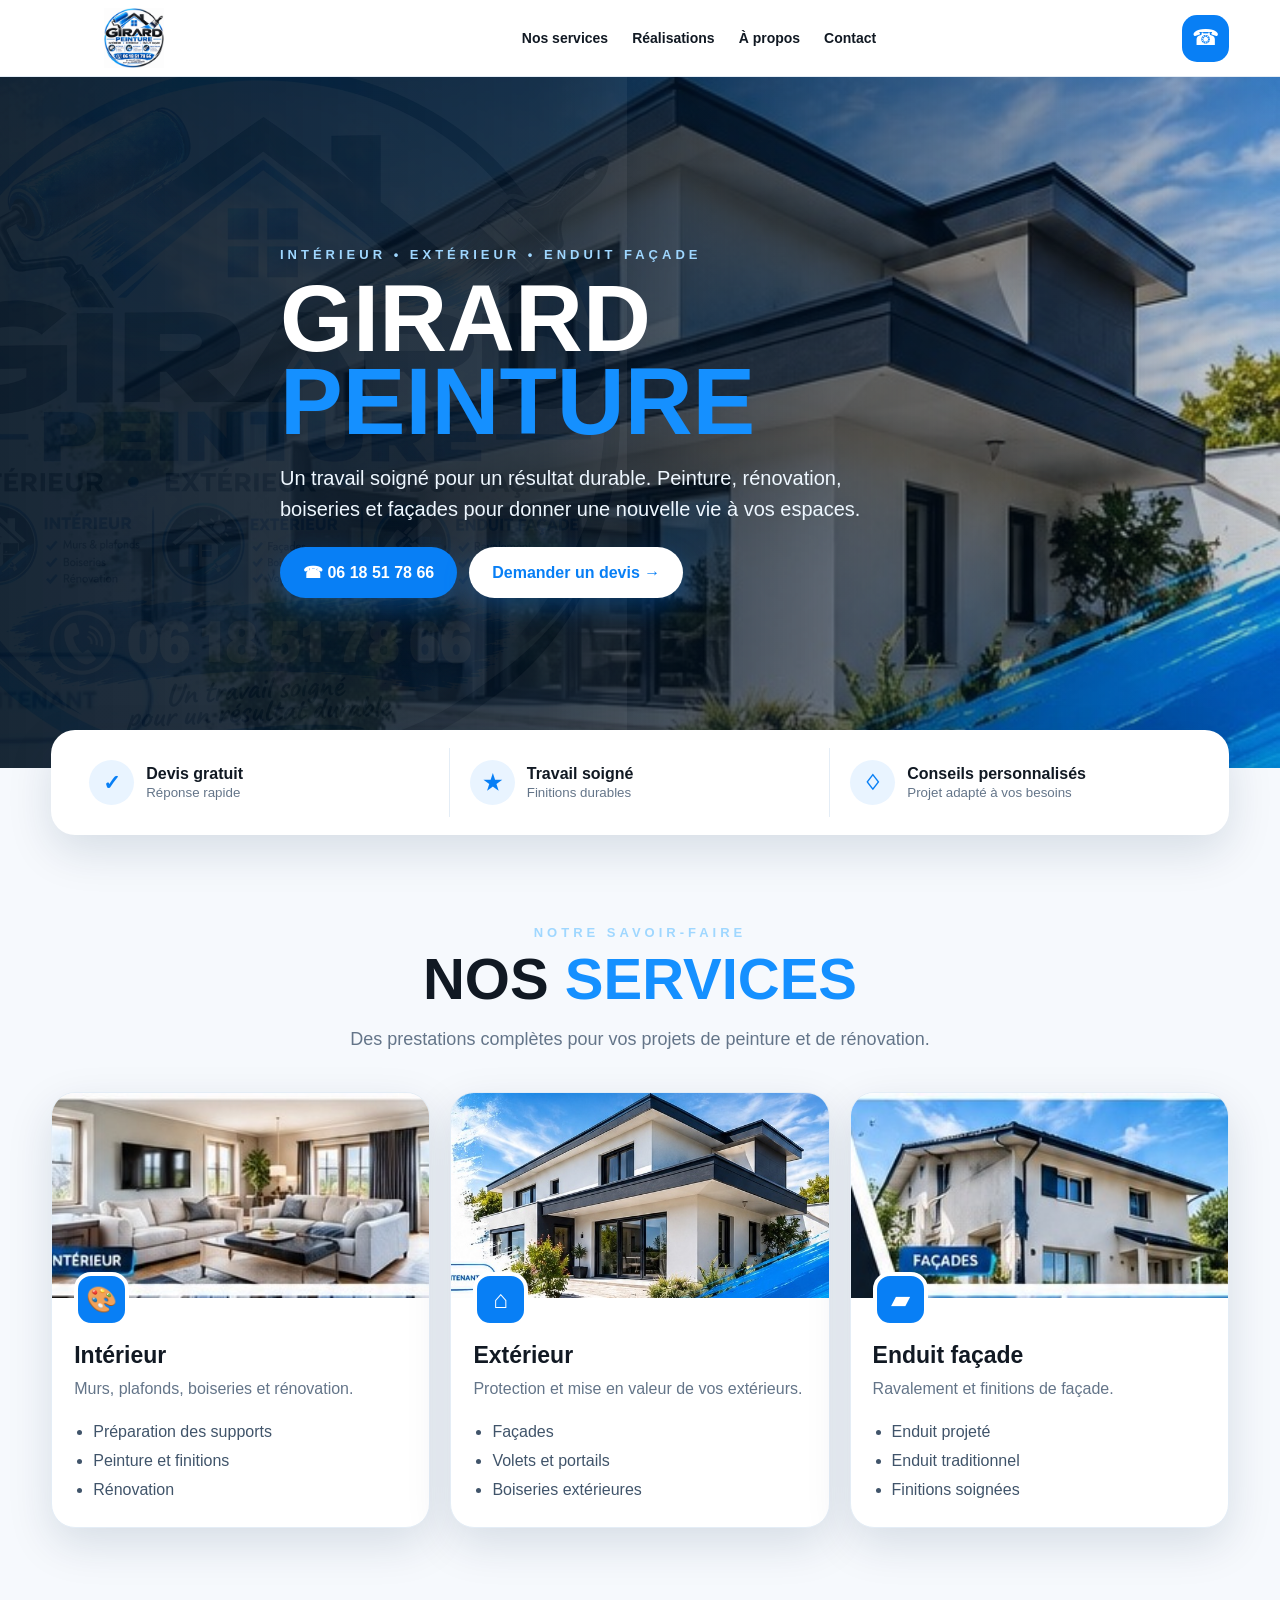
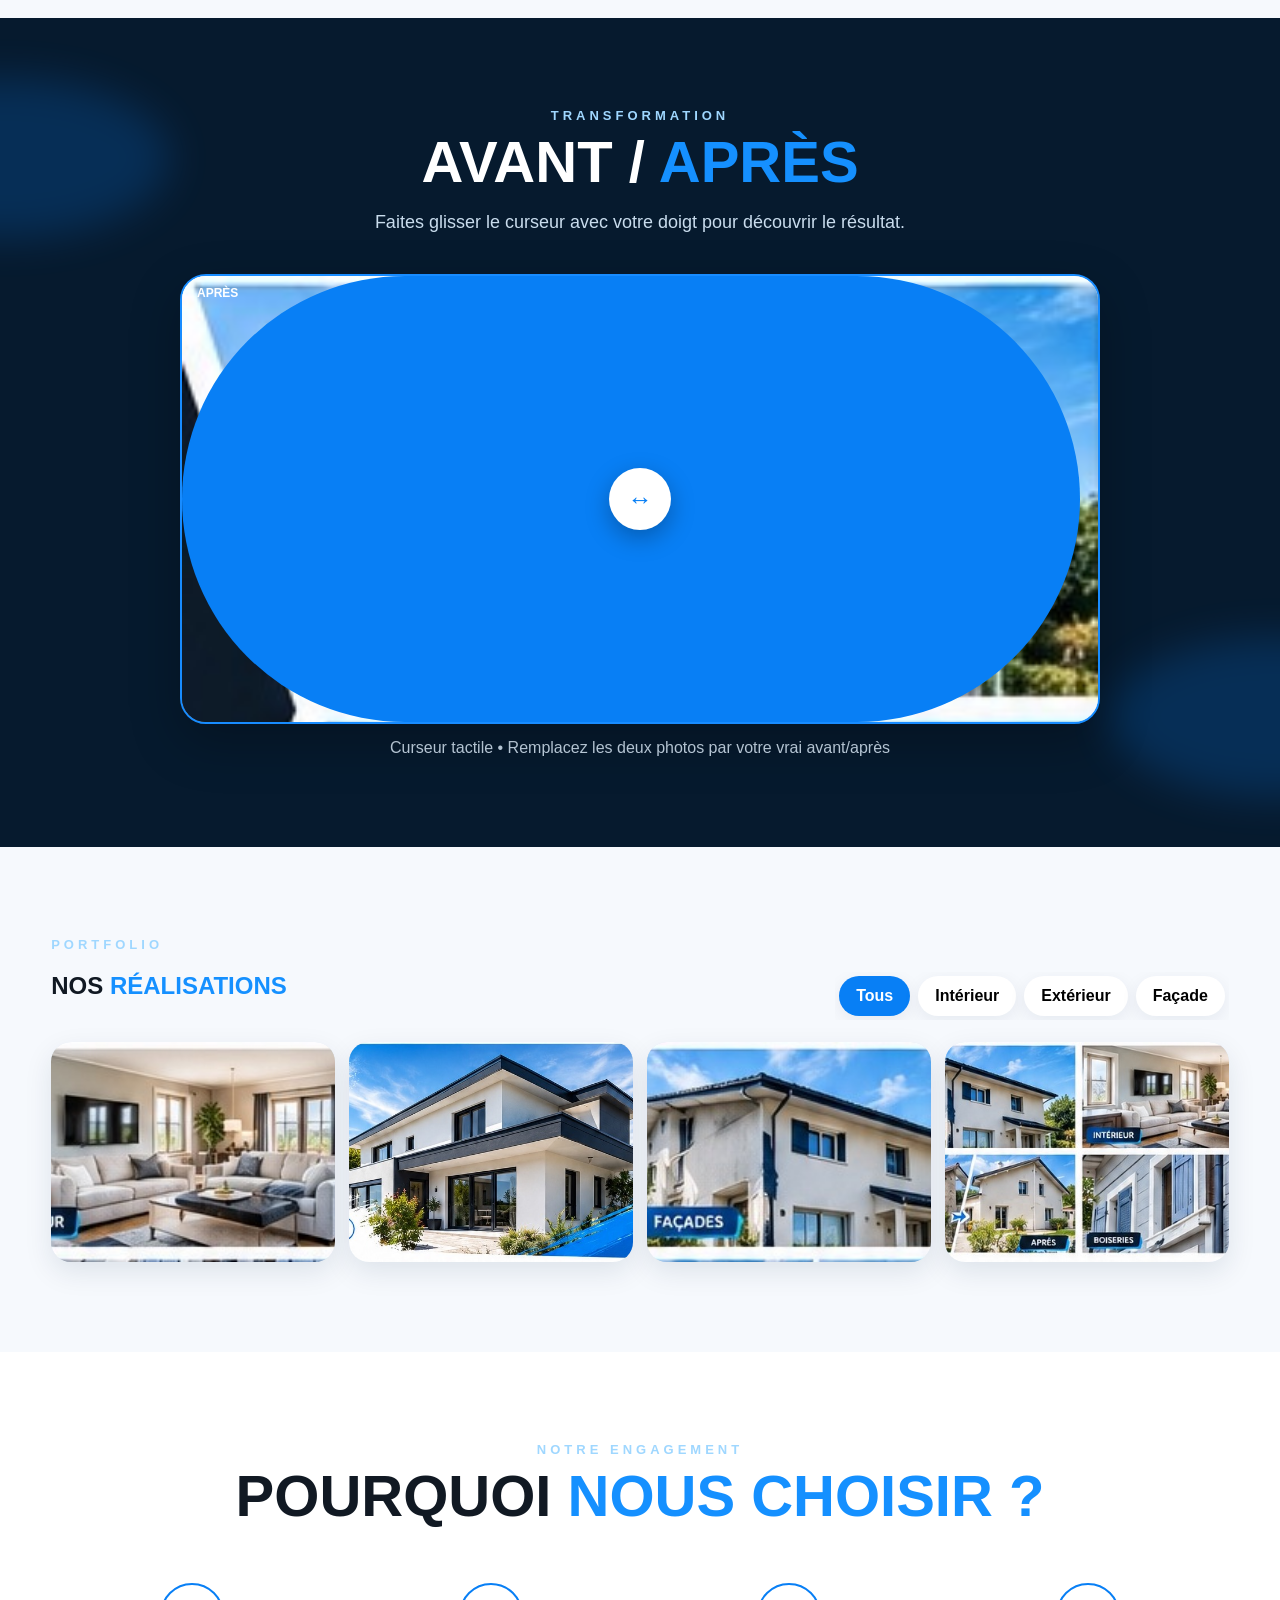
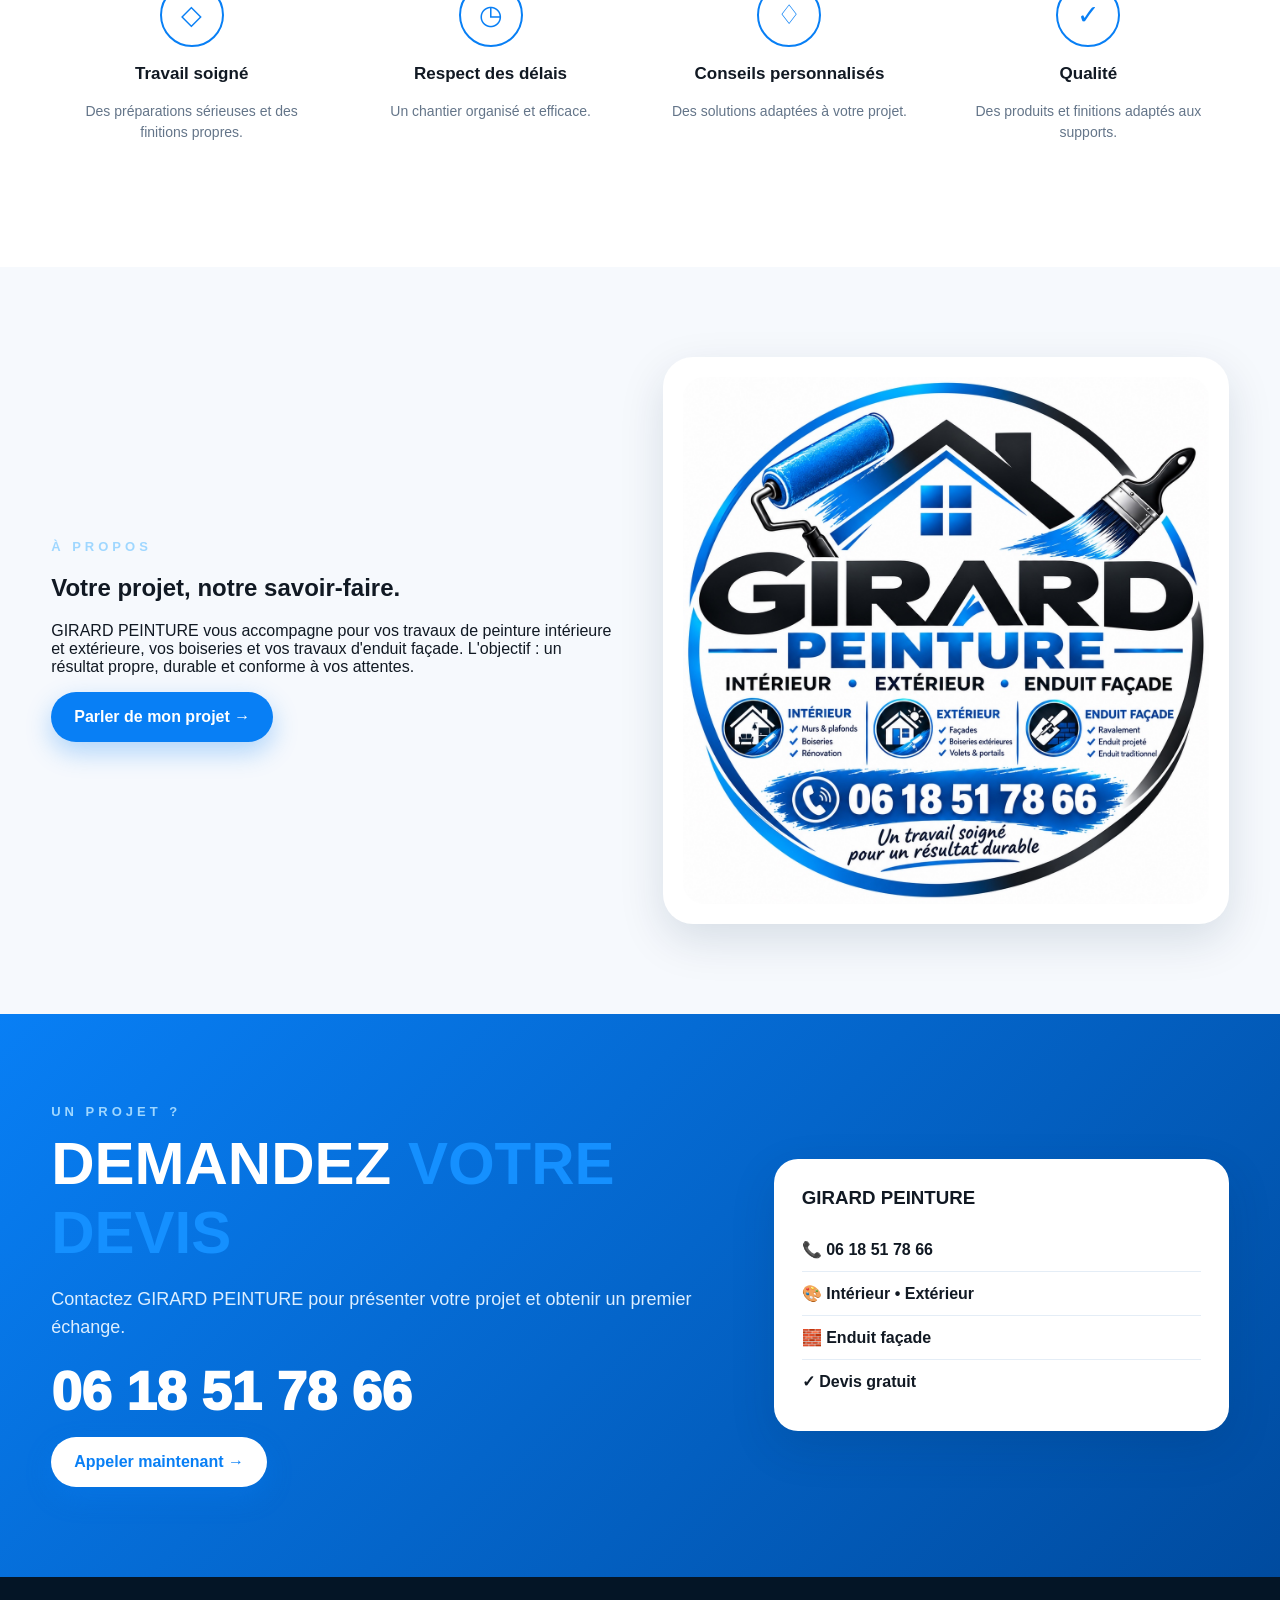
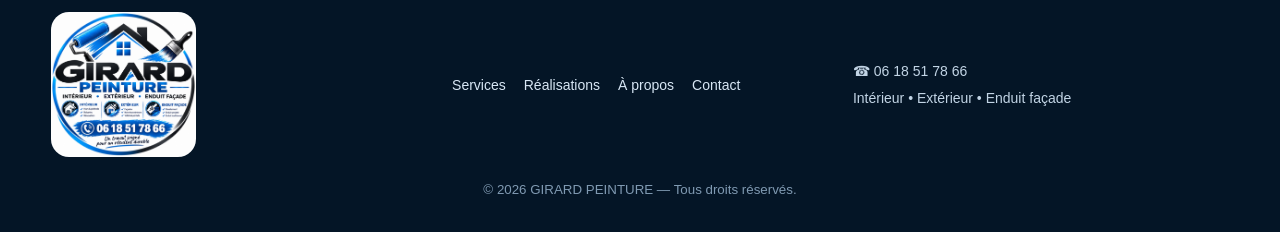
==== commit a9ca1e51: "Add files via upload" ====
--- a/index.html
+++ b/index.html
@@ -4,116 +4,273 @@
 <meta charset="utf-8">
 <meta name="viewport" content="width=device-width,initial-scale=1,viewport-fit=cover">
 <meta name="theme-color" content="#087ff5">
-<title>GIRARD PEINTURE — Artisan peintre</title>
+<title>GIRARD PEINTURE — Intérieur • Extérieur • Enduit façade</title>
 <style>
-:root{--blue:#087ff5;--navy:#071a31;--ink:#10233e;--muted:#66778d;--light:#f4f8fc}
-*{box-sizing:border-box}html{scroll-behavior:smooth}body{margin:0;font-family:-apple-system,BlinkMacSystemFont,"Segoe UI",Arial,sans-serif;color:var(--ink);overflow-x:hidden}a{text-decoration:none;color:inherit}img{display:block;width:100%;height:100%;object-fit:cover}
-.wrap{width:min(1160px,92%);margin:auto}
-
-/* header */
-.header{position:fixed;top:0;left:0;right:0;z-index:100;background:rgba(255,255,255,.97);box-shadow:0 3px 20px #071a3115}
-.nav{height:84px;width:min(1240px,94%);margin:auto;display:flex;align-items:center;gap:18px}
-.brand{display:flex;align-items:center;gap:13px;margin-right:auto}.mark{width:54px;height:54px;border-radius:50%;background:var(--blue);color:#fff;display:grid;place-items:center;font-size:28px}.brand b{display:block;font-size:21px;letter-spacing:.8px;line-height:1}.brand small{display:block;color:var(--blue);font-weight:900;letter-spacing:3.5px;font-size:13px;margin-top:7px}
-.navlinks{display:flex;gap:28px;font-weight:800}.navlinks a:hover{color:var(--blue)}
-.phone,.hamb{width:54px;height:54px;border:0;border-radius:15px;background:var(--blue);color:#fff;display:grid;place-items:center;font-size:23px}.hamb{display:none}.mobile{display:none}
-
-/* hero */
-.hero{min-height:100svh;position:relative;color:#fff;display:flex;align-items:center}
-.hero:before{content:"";position:absolute;inset:0;background:url("hero.jpg") center/cover no-repeat}
-.hero:after{content:"";position:absolute;inset:0;background:linear-gradient(90deg,#031528e8 0%,#0315289c 55%,#03152820 100%)}
-.hero .wrap{position:relative;z-index:2;padding-top:90px}
-.kicker{font-size:13px;letter-spacing:3px;font-weight:900;margin:0 0 14px}.hero h1{font-size:clamp(43px,6vw,76px);line-height:1.03;letter-spacing:-2px;margin:0 0 22px;max-width:850px}.hero h1 span{color:#66b4ff}.hero p{font-size:19px;max-width:680px;color:#edf6ff;margin:0 0 30px;line-height:1.55}
-.actions{display:flex;gap:12px;flex-wrap:wrap}.btn{min-height:54px;padding:0 25px;border-radius:10px;display:inline-flex;align-items:center;justify-content:center;font-weight:900;border:0}.primary{background:var(--blue);color:#fff}.secondary{background:#fff;color:var(--ink)}
-.points{display:flex;gap:24px;flex-wrap:wrap;margin-top:26px;font-size:14px;font-weight:800}.scroll{position:absolute;z-index:4;bottom:22px;left:50%;transform:translateX(-50%);width:44px;height:44px;border:1px solid #ffffff88;border-radius:50%;display:grid;place-items:center;color:#fff;font-size:22px}
-
-/* common */
-.section{padding:96px 0}.pale{background:var(--light)}.heading{max-width:820px;margin-bottom:44px}.heading.center{text-align:center;margin-left:auto;margin-right:auto}.blue{color:var(--blue)}h2{font-size:clamp(34px,4.5vw,56px);line-height:1.07;letter-spacing:-1.5px;margin:0 0 16px}h2 span{color:var(--blue)}.heading p:last-child{color:var(--muted);font-size:18px}
-
-/* services */
-.services{display:grid;grid-template-columns:repeat(2,1fr);gap:22px}.service{display:grid;grid-template-columns:42% 58%;min-height:260px;border-radius:20px;overflow:hidden;background:#fff;box-shadow:0 12px 35px #071a3112}.service .photo{min-height:260px}.service .body{padding:28px}.num{font-size:13px;color:var(--blue);font-weight:900}.service h3{font-size:25px;margin:8px 0 10px}.service p{color:var(--muted);margin:0}
-
-/* realisations */
-.gallery{display:grid;grid-template-columns:1.5fr 1fr;grid-template-rows:260px 260px;gap:18px}.gallery figure{position:relative;margin:0;border-radius:20px;overflow:hidden}.gallery .big{grid-row:span 2}.gallery figcaption{position:absolute;left:0;right:0;bottom:0;padding:20px;color:#fff;font-weight:900;background:linear-gradient(transparent,#000b)}
-
-/* benefits */
-.navy{background:var(--navy);color:#fff}.navy h2 span{color:#66b4ff}.navy .heading p:last-child{color:#b9c8d8}.benefits{display:grid;grid-template-columns:repeat(4,1fr);gap:18px}.benefit{border:1px solid #ffffff18;border-radius:18px;padding:28px}.benefit b{color:#66b4ff}.benefit h3{font-size:22px;margin:12px 0 7px}.benefit p{color:#b9c8d8;margin:0}
-
-/* reviews */
-.reviews{display:grid;grid-template-columns:repeat(3,1fr);gap:20px}.review{background:#fff;border-radius:18px;padding:28px;box-shadow:0 10px 30px #071a3112}.stars{color:var(--blue);letter-spacing:4px}.review p{font-size:17px}
-
-/* contact */
-.contact{background:var(--blue);color:#fff;padding:96px 0}.contact-grid{display:grid;grid-template-columns:1fr 1fr;gap:60px}.contact h2 span{color:#cceaff}.contact-copy>p{font-size:18px;color:#e9f5ff;max-width:570px}.big-phone{font-size:25px;font-weight:900;display:inline-block;margin-top:25px}.form{background:#fff;color:var(--ink);padding:30px;border-radius:20px}.form h3{font-size:27px;margin:0 0 14px}.form label{font-size:14px;font-weight:800;display:block;margin:12px 0}.form input,.form textarea{width:100%;padding:13px;border:1px solid #dbe5ef;border-radius:9px;margin-top:6px}.form button{width:100%;margin-top:8px}.form small{color:var(--muted);display:block;margin-top:10px}
-
-/* faq/footer */
-.faq-grid{display:grid;grid-template-columns:.8fr 1.2fr;gap:70px}.faq details{border-bottom:1px solid #dbe5ef;padding:19px 0}.faq summary{list-style:none;cursor:pointer;display:flex;justify-content:space-between;font-weight:900;font-size:18px}.faq summary::-webkit-details-marker{display:none}.faq summary b{color:var(--blue);font-size:23px}.faq p{color:var(--muted)}
-footer{background:#041224;color:#dbe5ef;padding-top:55px}.footer-grid{display:grid;grid-template-columns:1.5fr 1fr 1fr;gap:35px;padding-bottom:42px}.footer-brand{font-size:24px;font-weight:900;color:#fff}.footer-brand span{color:var(--blue)}.footer-links{display:flex;flex-direction:column;gap:11px}.footer p{color:#91a5ba}.copy{border-top:1px solid #ffffff14;text-align:center;padding:18px;color:#71879f;font-size:13px}
-.top{position:fixed;right:20px;bottom:20px;z-index:90;width:48px;height:48px;border:0;border-radius:50%;background:var(--blue);color:#fff;font-size:22px;opacity:0;visibility:hidden;transition:.2s}.top.show{opacity:1;visibility:visible}
-
-/* reveal */
-.reveal{opacity:0;transform:translateY(25px);transition:.65s ease}.reveal.visible{opacity:1;transform:none}
-
-/* mobile */
-@media(max-width:900px){.navlinks{display:none}.hamb{display:grid}.mobile.open{display:flex;flex-direction:column;padding:8px 5%;background:#fff}.mobile a{padding:14px 0;border-bottom:1px solid #edf2f7;font-weight:850}.services{grid-template-columns:1fr}.benefits{grid-template-columns:repeat(2,1fr)}.reviews{grid-template-columns:1fr}.contact-grid,.faq-grid{grid-template-columns:1fr;gap:42px}.footer-grid{grid-template-columns:1fr}}
-@media(max-width:620px){.nav{height:78px}.mark{width:50px;height:50px}.brand b{font-size:18px}.brand small{font-size:11px}.phone,.hamb{width:50px;height:50px}.hero{min-height:760px}.hero:before{background-position:62% center}.hero:after{background:linear-gradient(90deg,#031528ec,#03152872)}.hero .wrap{padding-top:85px}.hero h1{font-size:43px;letter-spacing:-1px}.hero p{font-size:17px}.actions{flex-direction:column}.btn{width:100%}.points{flex-direction:column;gap:7px}.section{padding:72px 0}.service{display:block}.service .photo{height:230px}.service .body{padding:24px}.gallery{grid-template-columns:1fr;grid-template-rows:260px 220px 220px}.gallery .big{grid-row:auto}.benefits{grid-template-columns:1fr}.contact{padding:72px 0}.form{padding:22px}}
+:root{--blue:#087ff5;--blue2:#005bc4;--navy:#061a2e;--ink:#111923;--muted:#647589;--bg:#f6f9fd;--white:#fff;--line:#e4edf6;--shadow:0 16px 45px rgba(4,35,66,.13);--radius:24px}
+*{box-sizing:border-box}
+html{scroll-behavior:smooth}
+body{margin:0;font-family:-apple-system,BlinkMacSystemFont,"Segoe UI",Arial,sans-serif;color:var(--ink);background:var(--bg)}
+a{text-decoration:none;color:inherit}button{font:inherit}img{display:block;max-width:100%}
+.wrap{width:min(1180px,92%);margin:auto}
+.js .reveal{opacity:0;transform:translateY(28px);transition:.7s ease}
+.js .reveal.visible{opacity:1;transform:none}
+.reveal{opacity:1}
+
+/* Header */
+header{position:sticky;top:0;z-index:1000;background:rgba(255,255,255,.97);backdrop-filter:blur(14px);border-bottom:1px solid var(--line)}
+.nav{height:76px;display:flex;align-items:center;justify-content:space-between;gap:15px}
+.logo{width:165px;height:60px;object-fit:contain}
+.desktop-links{display:flex;gap:24px;font-size:14px;font-weight:800}
+.desktop-links a:hover{color:var(--blue)}
+.actions{display:flex;gap:9px}
+.icon{width:47px;height:47px;border:0;border-radius:15px;background:var(--blue);color:#fff;display:grid;place-items:center;font-size:22px;cursor:pointer}
+.mobile-menu{display:none}
+.menu{position:fixed;right:0;top:76px;width:min(340px,88%);padding:18px 24px 26px;background:#fff;border-radius:0 0 0 24px;box-shadow:var(--shadow);transform:translateX(110%);transition:.35s;z-index:999}
+.menu.open{transform:none}
+.menu a{display:block;padding:16px 7px;border-bottom:1px solid var(--line);font-weight:800}
+
+/* Hero */
+.hero{position:relative;min-height:650px;display:flex;align-items:center;overflow:hidden;color:#fff;background:
+linear-gradient(90deg,rgba(2,18,34,.96) 0%,rgba(2,18,34,.84) 42%,rgba(2,18,34,.18) 100%),
+url("hero.jpg") center/cover no-repeat}
+.hero:after{content:"";position:absolute;left:-8%;top:0;width:57%;height:100%;background:url("logo.jpg") center/cover;opacity:.05;mix-blend-mode:screen;pointer-events:none}
+.hero-content{position:relative;z-index:2;max-width:720px;padding:80px 0}
+.kicker{text-transform:uppercase;letter-spacing:4px;font-size:13px;font-weight:900;color:#9fd7ff}
+h1{font-size:clamp(50px,8vw,94px);line-height:.88;margin:16px 0}
+h1 span,h2 span{color:#1590ff}
+.hero p{font-size:20px;line-height:1.55;max-width:620px;color:#eef7ff}
+.ctas{display:flex;gap:12px;flex-wrap:wrap;margin-top:22px}
+.btn{display:inline-flex;align-items:center;justify-content:center;gap:10px;padding:16px 23px;border-radius:999px;background:var(--blue);color:#fff;font-weight:900;box-shadow:0 10px 26px rgba(8,127,245,.3)}
+.btn.white{background:#fff;color:var(--blue)}
+
+/* Trust */
+.trust{margin-top:-38px;position:relative;z-index:4;background:#fff;border-radius:24px;box-shadow:var(--shadow);padding:18px}
+.trust-grid{display:grid;grid-template-columns:repeat(3,1fr)}
+.trust-item{display:flex;align-items:center;gap:12px;padding:12px 20px;border-right:1px solid var(--line)}
+.trust-item:last-child{border:0}.trust-icon{width:45px;height:45px;border-radius:50%;display:grid;place-items:center;background:#e9f4ff;color:var(--blue);font-size:21px;font-weight:900}.trust-item strong{display:block}.trust-item small{color:var(--muted)}
+
+/* Generic */
+section{padding:90px 0}
+.section-head{text-align:center;max-width:820px;margin:0 auto 38px}
+.section-head h2{font-size:clamp(35px,5.5vw,58px);margin:10px 0;line-height:1}
+.section-head p{color:var(--muted);font-size:18px;line-height:1.55}
+
+/* Services */
+.services{display:grid;grid-template-columns:repeat(3,1fr);gap:20px}
+.service{background:#fff;border-radius:var(--radius);overflow:hidden;box-shadow:var(--shadow);border:1px solid var(--line);transition:.3s}
+.service:hover{transform:translateY(-7px)}
+.service-photo{height:205px;background:#dce7f2}
+.service-photo img{width:100%;height:100%;object-fit:cover}
+.service-body{padding:22px}
+.service-icon{width:55px;height:55px;border-radius:17px;background:var(--blue);color:#fff;display:grid;place-items:center;font-size:25px;margin-top:-48px;position:relative;border:4px solid #fff}
+.service h3{font-size:23px;margin:15px 0 8px}.service p{color:var(--muted);line-height:1.55;margin:0 0 12px}
+.service ul{padding-left:19px;color:#40546a;line-height:1.8;margin-bottom:0}
+
+/* Before/After */
+.dark{background:var(--navy);color:#fff;position:relative;overflow:hidden}
+.dark:before,.dark:after{content:"";position:absolute;width:330px;height:160px;background:#087ff5;opacity:.2;filter:blur(20px);border-radius:50%}
+.dark:before{left:-160px;top:60px}.dark:after{right:-160px;bottom:50px}
+.dark .section-head p{color:#c9dced}
+.before-after-main{max-width:920px;margin:auto}
+.compare{height:450px;position:relative;overflow:hidden;border-radius:26px;border:2px solid #188cff;background:#dbe6f0;touch-action:none;box-shadow:0 18px 50px rgba(0,0,0,.25)}
+.compare .after,.compare .before{position:absolute;inset:0}
+.compare .after img,.compare .before img{width:100%;height:100%;object-fit:cover}
+.compare .before{width:50%;overflow:hidden;z-index:2}
+.compare .before img{width:200%;max-width:none}
+.tag{position:absolute;top:18px;padding:10px 15px;border-radius:999px;font-size:12px;font-weight:900;z-index:6}
+.tag.before{left:18px;background:#1d2b39}.tag.after{right:18px;background:var(--blue)}
+.slider-line{position:absolute;left:50%;top:0;bottom:0;width:3px;background:#fff;z-index:5;box-shadow:0 0 12px rgba(0,0,0,.35)}
+.slider-handle{position:absolute;left:50%;top:50%;transform:translate(-50%,-50%);width:62px;height:62px;border-radius:50%;background:#fff;color:var(--blue);display:grid;place-items:center;font-size:25px;font-weight:900;z-index:7;box-shadow:0 8px 24px rgba(0,0,0,.28);cursor:ew-resize}
+.compare-caption{text-align:center;margin-top:15px;color:#c8d9e9}
+
+/* Gallery */
+.gallery-top{display:flex;justify-content:space-between;align-items:end;gap:20px;margin-bottom:22px}
+.filters{display:flex;gap:8px;overflow:auto;padding:4px}
+.filter{border:0;background:#fff;padding:11px 17px;border-radius:999px;font-weight:800;white-space:nowrap;cursor:pointer;box-shadow:0 5px 18px rgba(4,35,66,.07)}
+.filter.active{background:var(--blue);color:#fff}
+.gallery{display:grid;grid-template-columns:repeat(4,1fr);gap:14px}
+.gallery-item{height:220px;border-radius:20px;overflow:hidden;box-shadow:0 10px 28px rgba(4,35,66,.1);background:#dce7f2}
+.gallery-item img{width:100%;height:100%;object-fit:cover;transition:.5s}
+.gallery-item:hover img{transform:scale(1.05)}
+
+/* Why */
+.why{background:#fff}
+.why-grid{display:grid;grid-template-columns:repeat(4,1fr);gap:18px}
+.why-card{text-align:center;padding:20px}
+.why-icon{width:64px;height:64px;margin:auto;border-radius:50%;display:grid;place-items:center;border:2px solid var(--blue);color:var(--blue);font-size:27px}
+.why-card h3{font-size:17px}.why-card p{color:var(--muted);font-size:14px;line-height:1.5}
+
+/* About */
+.about-grid{display:grid;grid-template-columns:1fr 1fr;gap:45px;align-items:center}
+.about-copy p{font-size:18px;line-height:1.75;color:var(--muted)}
+.about-logo{background:#fff;border-radius:30px;padding:20px;box-shadow:var(--shadow)}
+.about-logo img{width:100%;border-radius:22px}
+
+/* Contact */
+.contact{background:linear-gradient(135deg,#087ff5,#004b9f);color:#fff}
+.contact-grid{display:grid;grid-template-columns:1.2fr .8fr;gap:40px;align-items:center}
+.contact h2{font-size:clamp(36px,6vw,60px);margin:10px 0}.contact p{color:#dceeff;font-size:18px;line-height:1.6}
+.phone{font-size:clamp(30px,5vw,54px);font-weight:950;display:block;margin:15px 0}
+.contact-card{background:#fff;color:var(--ink);padding:28px;border-radius:24px;box-shadow:var(--shadow)}
+.contact-card h3{margin-top:0}.contact-line{padding:12px 0;border-bottom:1px solid var(--line);font-weight:700}.contact-line:last-child{border:0}
+
+/* Footer */
+footer{background:#041526;color:#fff;padding:35px 0}.footer-grid{display:grid;grid-template-columns:1fr 1fr 1fr;gap:25px;align-items:center}.footer-logo{width:145px;background:#fff;border-radius:18px}.footer-links{display:flex;gap:18px;flex-wrap:wrap}.footer-links a{color:#d8e7f5;font-size:14px}.footer-contact{font-size:14px;line-height:1.9;color:#c2d4e5}footer small{display:block;text-align:center;color:#809ab2;margin-top:25px}
+
+/* Mobile */
+@media(max-width:800px){
+ .desktop-links{display:none}.mobile-menu{display:block}
+ .nav{height:72px}.logo{width:145px;height:56px}.menu{top:72px}
+ .hero{min-height:650px}.hero-content{padding:75px 0}.hero p{font-size:17px}
+ .trust{margin-top:-28px}.trust-grid{grid-template-columns:1fr}.trust-item{border-right:0;border-bottom:1px solid var(--line)}.trust-item:last-child{border-bottom:0}
+ section{padding:65px 0}
+ .services,.why-grid,.about-grid,.contact-grid{grid-template-columns:1fr}
+ .compare{height:310px}.gallery{grid-template-columns:repeat(2,1fr)}.gallery-item{height:165px}
+ .gallery-top{display:block}.filters{margin-top:18px}
+ .footer-grid{grid-template-columns:1fr;text-align:center}.footer-links{justify-content:center}
+ .footer-logo{margin:auto}
+}
 </style>
 </head>
 <body>
-<header class="header">
-<div class="nav">
-<a class="brand" href="#accueil"><span class="mark">⌂</span><span><b>GIRARD</b><small>PEINTURE</small></span></a>
-<nav class="navlinks"><a href="#services">Services</a><a href="#realisations">Réalisations</a><a href="#avis">Avis</a><a href="#contact">Contact</a></nav>
-<a class="phone" href="tel:0618517866">☎</a><button class="hamb" aria-expanded="false">☰</button>
+<script>document.documentElement.classList.add("js")</script>
+
+<header>
+ <div class="wrap nav">
+  <a href="#"><img class="logo" src="logo.jpg" alt="GIRARD PEINTURE"></a>
+  <nav class="desktop-links">
+   <a href="#services">Nos services</a><a href="#realisations">Réalisations</a><a href="#entreprise">À propos</a><a href="#contact">Contact</a>
+  </nav>
+  <div class="actions">
+   <a class="icon" href="tel:0618517866" aria-label="Appeler">☎</a>
+   <button class="icon mobile-menu" id="menuBtn" aria-label="Menu">☰</button>
+  </div>
+ </div>
+</header>
+<nav class="menu" id="menu">
+ <a href="#services">Nos services</a><a href="#realisations">Réalisations</a><a href="#entreprise">À propos</a><a href="#contact">Contact</a>
+</nav>
+
+<section class="hero">
+ <div class="wrap hero-content reveal">
+  <div class="kicker">Intérieur • Extérieur • Enduit façade</div>
+  <h1>GIRARD<br><span>PEINTURE</span></h1>
+  <p>Un travail soigné pour un résultat durable. Peinture, rénovation, boiseries et façades pour donner une nouvelle vie à vos espaces.</p>
+  <div class="ctas">
+   <a class="btn" href="tel:0618517866">☎ 06 18 51 78 66</a>
+   <a class="btn white" href="#contact">Demander un devis →</a>
+  </div>
+ </div>
+</section>
+
+<div class="wrap">
+ <div class="trust reveal">
+  <div class="trust-grid">
+   <div class="trust-item"><div class="trust-icon">✓</div><div><strong>Devis gratuit</strong><small>Réponse rapide</small></div></div>
+   <div class="trust-item"><div class="trust-icon">★</div><div><strong>Travail soigné</strong><small>Finitions durables</small></div></div>
+   <div class="trust-item"><div class="trust-icon">♢</div><div><strong>Conseils personnalisés</strong><small>Projet adapté à vos besoins</small></div></div>
+  </div>
+ </div>
 </div>
-<nav class="mobile"><a href="#services">Services</a><a href="#realisations">Réalisations</a><a href="#avis">Avis</a><a href="#contact">Contact</a><a href="tel:0618517866">📞 06 18 51 78 66</a></nav>
-</header>
-
-<section id="accueil" class="hero">
-<div class="wrap reveal visible"><p class="kicker">ARTISAN PEINTRE</p><h1>Un travail soigné<br><span>pour un résultat durable.</span></h1><p>Transformez votre intérieur et vos façades avec des finitions propres, durables et professionnelles.</p><div class="actions"><a class="btn primary" href="#contact">Demander un devis gratuit</a><a class="btn secondary" href="tel:0618517866">06 18 51 78 66</a></div><div class="points"><span>✓ Devis gratuit</span><span>✓ Travail soigné</span><span>✓ Intervention rapide</span></div></div>
-<a class="scroll" href="#services">↓</a>
-</section>
-
-<section id="services" class="section">
-<div class="wrap"><div class="heading reveal"><p class="kicker blue">NOS SERVICES</p><h2>Des finitions propres,<br><span>à l'intérieur comme à l'extérieur.</span></h2><p>Chaque chantier est réalisé avec soin pour obtenir un résultat durable et esthétique.</p></div>
-<div class="services">
-<article class="service reveal"><div class="photo"><img src="interieur.jpg" alt="Peinture intérieure"></div><div class="body"><span class="num">01</span><h3>Peinture intérieure</h3><p>Murs, plafonds et pièces de vie avec des finitions nettes et régulières.</p></div></article>
-<article class="service reveal"><div class="photo"><img src="facade.jpg" alt="Peinture extérieure"></div><div class="body"><span class="num">02</span><h3>Peinture extérieure</h3><p>Rénovation et mise en peinture des façades pour protéger et embellir.</p></div></article>
-<article class="service reveal"><div class="photo"><img src="facade.jpg" alt="Enduit façade"></div><div class="body"><span class="num">03</span><h3>Enduit façade</h3><p>Préparation des supports, reprises et enduits pour une façade uniforme.</p></div></article>
-<article class="service reveal"><div class="photo"><img src="reference.jpg" alt="Boiseries"></div><div class="body"><span class="num">04</span><h3>Boiseries</h3><p>Portes, volets, escaliers et éléments bois remis en valeur avec soin.</p></div></article>
-</div></div>
-</section>
-
-<section id="realisations" class="section pale">
-<div class="wrap"><div class="heading reveal"><p class="kicker blue">NOS RÉALISATIONS</p><h2>Avant, après : <span>le résultat fait la différence.</span></h2></div>
-<div class="gallery"><figure class="big reveal"><img src="realisations.jpg" alt="Réalisation"><figcaption>Rénovation & finition</figcaption></figure><figure class="reveal"><img src="facade.jpg" alt="Façade"><figcaption>Façade extérieure</figcaption></figure><figure class="reveal"><img src="interieur.jpg" alt="Intérieur"><figcaption>Peinture intérieure</figcaption></figure></div></div>
-</section>
-
-<section class="section navy"><div class="wrap"><div class="heading center reveal"><p class="kicker">POURQUOI NOUS CHOISIR ?</p><h2>Un chantier sérieux,<br><span>du premier contact à la finition.</span></h2></div><div class="benefits">
-<div class="benefit reveal"><b>01</b><h3>Finitions pro</h3><p>Des supports préparés et un travail précis jusque dans les détails.</p></div>
-<div class="benefit reveal"><b>02</b><h3>Devis gratuit</h3><p>Une estimation claire et adaptée à votre projet.</p></div>
-<div class="benefit reveal"><b>03</b><h3>Intervention rapide</h3><p>Une organisation efficace pour avancer rapidement.</p></div>
-<div class="benefit reveal"><b>04</b><h3>Respect des délais</h3><p>Un engagement sérieux sur le planning défini ensemble.</p></div>
-</div></div></section>
-
-<section id="avis" class="section pale"><div class="wrap"><div class="heading center reveal"><p class="kicker blue">AVIS CLIENTS</p><h2>Ils parlent de <span>leur expérience.</span></h2></div><div class="reviews">
-<div class="review reveal"><div class="stars">★★★★★</div><p>« Travail très propre, chantier laissé impeccable. Je recommande pour le sérieux et la qualité. »</p><b>Client particulier</b></div>
-<div class="review reveal"><div class="stars">★★★★★</div><p>« Très bon contact, conseils efficaces et résultat conforme à nos attentes. »</p><b>Client particulier</b></div>
-<div class="review reveal"><div class="stars">★★★★★</div><p>« Une façade transformée. Travail soigné et délais respectés. »</p><b>Client particulier</b></div>
-</div></div></section>
-
-<section id="contact" class="contact"><div class="wrap contact-grid"><div class="contact-copy reveal"><p class="kicker">CONTACT</p><h2>Parlons de<br><span>votre projet.</span></h2><p>Besoin de repeindre une pièce, une façade ou de rénover vos boiseries ? Contactez-nous pour échanger sur votre projet et demander votre devis gratuit.</p><a class="big-phone" href="tel:0618517866">☎ &nbsp;06 18 51 78 66</a></div>
-<form class="form reveal" action="mailto:contact@girard-peinture.fr" method="post" enctype="text/plain"><h3>Demander un devis gratuit</h3><label>Nom<input name="Nom" required placeholder="Votre nom"></label><label>Téléphone<input name="Téléphone" required placeholder="06 00 00 00 00"></label><label>Email<input name="Email" type="email" placeholder="votre@email.fr"></label><label>Votre projet<textarea name="Projet" rows="5" required placeholder="Décrivez votre projet..."></textarea></label><button class="btn primary" type="submit">Envoyer ma demande →</button><small>Votre demande sera préparée dans votre application e-mail.</small></form></div></section>
-
-<section class="section"><div class="wrap faq-grid"><div class="heading reveal"><p class="kicker blue">FAQ</p><h2>Les questions<br><span>les plus fréquentes.</span></h2></div><div class="faq">
-<details class="reveal"><summary>Le devis est-il gratuit ? <b>+</b></summary><p>Oui. Contactez-nous pour présenter votre projet et obtenir une estimation adaptée.</p></details>
-<details class="reveal"><summary>Quels travaux réalisez-vous ? <b>+</b></summary><p>Peinture intérieure, extérieure, enduit façade et boiseries.</p></details>
-<details class="reveal"><summary>Comment prendre rendez-vous ? <b>+</b></summary><p>Appelez le 06 18 51 78 66 ou utilisez le formulaire.</p></details>
-</div></div></section>
-
-<footer><div class="wrap footer-grid"><div><div class="footer-brand">GIRARD <span>PEINTURE</span></div><p>Peinture intérieure · extérieure · Enduit façade · Boiseries</p></div><div class="footer-links"><a href="#services">Services</a><a href="#realisations">Réalisations</a><a href="#avis">Avis</a></div><div class="footer-links"><a href="tel:0618517866">06 18 51 78 66</a><a href="mailto:contact@girard-peinture.fr">contact@girard-peinture.fr</a></div></div><div class="copy">© 2026 GIRARD PEINTURE — Tous droits réservés.</div></footer>
-<button class="top" aria-label="Retour en haut">↑</button>
+
+<section id="services">
+ <div class="wrap">
+  <div class="section-head reveal"><div class="kicker">Notre savoir-faire</div><h2>NOS <span>SERVICES</span></h2><p>Des prestations complètes pour vos projets de peinture et de rénovation.</p></div>
+  <div class="services">
+   <article class="service reveal"><div class="service-photo"><img src="interieur.jpg" alt="Peinture intérieure"></div><div class="service-body"><div class="service-icon">🎨</div><h3>Intérieur</h3><p>Murs, plafonds, boiseries et rénovation.</p><ul><li>Préparation des supports</li><li>Peinture et finitions</li><li>Rénovation</li></ul></div></article>
+   <article class="service reveal"><div class="service-photo"><img src="hero.jpg" alt="Peinture extérieure"></div><div class="service-body"><div class="service-icon">⌂</div><h3>Extérieur</h3><p>Protection et mise en valeur de vos extérieurs.</p><ul><li>Façades</li><li>Volets et portails</li><li>Boiseries extérieures</li></ul></div></article>
+   <article class="service reveal"><div class="service-photo"><img src="facade.jpg" alt="Enduit façade"></div><div class="service-body"><div class="service-icon">▰</div><h3>Enduit façade</h3><p>Ravalement et finitions de façade.</p><ul><li>Enduit projeté</li><li>Enduit traditionnel</li><li>Finitions soignées</li></ul></div></article>
+  </div>
+ </div>
+</section>
+
+<section class="dark" id="realisations">
+ <div class="wrap">
+  <div class="section-head reveal"><div class="kicker">Transformation</div><h2>AVANT / <span>APRÈS</span></h2><p>Faites glisser le curseur avec votre doigt pour découvrir le résultat.</p></div>
+  <div class="before-after-main reveal">
+   <div class="compare" id="mainCompare">
+    <div class="after"><img src="facade.jpg" alt="Après rénovation"></div>
+    <div class="before"><img src="facade.jpg" alt="Avant rénovation"></div>
+    <b class="tag before">AVANT</b><b class="tag after">APRÈS</b>
+    <div class="slider-line"></div><div class="slider-handle">↔</div>
+   </div>
+   <div class="compare-caption">Curseur tactile • Remplacez les deux photos par votre vrai avant/après</div>
+  </div>
+ </div>
+</section>
+
+<section>
+ <div class="wrap">
+  <div class="gallery-top reveal"><div><div class="kicker">Portfolio</div><h2>NOS <span>RÉALISATIONS</span></h2></div>
+   <div class="filters"><button class="filter active" data-f="all">Tous</button><button class="filter" data-f="interieur">Intérieur</button><button class="filter" data-f="exterieur">Extérieur</button><button class="filter" data-f="facade">Façade</button></div>
+  </div>
+  <div class="gallery">
+   <div class="gallery-item reveal" data-cat="interieur"><img src="interieur.jpg" alt="Réalisation intérieure"></div>
+   <div class="gallery-item reveal" data-cat="exterieur"><img src="hero.jpg" alt="Réalisation extérieure"></div>
+   <div class="gallery-item reveal" data-cat="facade"><img src="facade.jpg" alt="Réalisation façade"></div>
+   <div class="gallery-item reveal" data-cat="interieur"><img src="realisations.jpg" alt="Réalisation peinture"></div>
+  </div>
+ </div>
+</section>
+
+<section class="why">
+ <div class="wrap">
+  <div class="section-head reveal"><div class="kicker">Notre engagement</div><h2>POURQUOI <span>NOUS CHOISIR ?</span></h2></div>
+  <div class="why-grid">
+   <div class="why-card reveal"><div class="why-icon">◇</div><h3>Travail soigné</h3><p>Des préparations sérieuses et des finitions propres.</p></div>
+   <div class="why-card reveal"><div class="why-icon">◷</div><h3>Respect des délais</h3><p>Un chantier organisé et efficace.</p></div>
+   <div class="why-card reveal"><div class="why-icon">♢</div><h3>Conseils personnalisés</h3><p>Des solutions adaptées à votre projet.</p></div>
+   <div class="why-card reveal"><div class="why-icon">✓</div><h3>Qualité</h3><p>Des produits et finitions adaptés aux supports.</p></div>
+  </div>
+ </div>
+</section>
+
+<section id="entreprise">
+ <div class="wrap about-grid">
+  <div class="reveal"><div class="kicker">À propos</div><h2>Votre projet, notre savoir-faire.</h2><p>GIRARD PEINTURE vous accompagne pour vos travaux de peinture intérieure et extérieure, vos boiseries et vos travaux d'enduit façade. L'objectif : un résultat propre, durable et conforme à vos attentes.</p><a class="btn" href="#contact">Parler de mon projet →</a></div>
+  <div class="about-logo reveal"><img src="logo.jpg" alt="Logo officiel Girard Peinture"></div>
+ </div>
+</section>
+
+<section class="contact" id="contact">
+ <div class="wrap contact-grid">
+  <div class="reveal"><div class="kicker">Un projet ?</div><h2>DEMANDEZ <span>VOTRE DEVIS</span></h2><p>Contactez GIRARD PEINTURE pour présenter votre projet et obtenir un premier échange.</p><a class="phone" href="tel:0618517866">06 18 51 78 66</a><a class="btn white" href="tel:0618517866">Appeler maintenant →</a></div>
+  <div class="contact-card reveal"><h3>GIRARD PEINTURE</h3><div class="contact-line">📞 06 18 51 78 66</div><div class="contact-line">🎨 Intérieur • Extérieur</div><div class="contact-line">🧱 Enduit façade</div><div class="contact-line">✓ Devis gratuit</div></div>
+ </div>
+</section>
+
+<footer>
+ <div class="wrap footer-grid">
+  <img class="footer-logo" src="logo.jpg" alt="Girard Peinture">
+  <div class="footer-links"><a href="#services">Services</a><a href="#realisations">Réalisations</a><a href="#entreprise">À propos</a><a href="#contact">Contact</a></div>
+  <div class="footer-contact">☎ 06 18 51 78 66<br>Intérieur • Extérieur • Enduit façade</div>
+ </div>
+ <small>© 2026 GIRARD PEINTURE — Tous droits réservés.</small>
+</footer>
+
 <script>
-const h=document.querySelector(".hamb"),m=document.querySelector(".mobile");h?.addEventListener("click",()=>{const o=m.classList.toggle("open");h.setAttribute("aria-expanded",o)});m?.querySelectorAll("a").forEach(a=>a.addEventListener("click",()=>m.classList.remove("open")));
-const t=document.querySelector(".top");addEventListener("scroll",()=>t?.classList.toggle("show",scrollY>500),{passive:true});t?.addEventListener("click",()=>scrollTo({top:0,behavior:"smooth"}));
-const io=new IntersectionObserver(es=>es.forEach(e=>e.isIntersecting&&e.target.classList.add("visible")),{threshold:.12});document.querySelectorAll(".reveal").forEach(e=>io.observe(e));
+const menu=document.getElementById('menu'),menuBtn=document.getElementById('menuBtn');
+menuBtn.addEventListener('click',()=>menu.classList.toggle('open'));
+menu.querySelectorAll('a').forEach(a=>a.addEventListener('click',()=>menu.classList.remove('open')));
+
+const compare=document.getElementById('mainCompare');
+if(compare){
+ const before=compare.querySelector('.before'),line=compare.querySelector('.slider-line'),handle=compare.querySelector('.slider-handle');
+ let active=false;
+ const setPos=x=>{const r=compare.getBoundingClientRect();const p=Math.max(0,Math.min(100,(x-r.left)/r.width*100));before.style.width=p+'%';line.style.left=p+'%';handle.style.left=p+'%'};
+ compare.addEventListener('pointerdown',e=>{active=true;compare.setPointerCapture(e.pointerId);setPos(e.clientX)});
+ compare.addEventListener('pointermove',e=>{if(active)setPos(e.clientX)});
+ compare.addEventListener('pointerup',()=>active=false);
+ compare.addEventListener('pointercancel',()=>active=false);
+}
+
+document.querySelectorAll('.filter').forEach(btn=>btn.addEventListener('click',()=>{
+ document.querySelectorAll('.filter').forEach(b=>b.classList.remove('active'));btn.classList.add('active');
+ const f=btn.dataset.f;document.querySelectorAll('.gallery-item').forEach(item=>item.style.display=f==='all'||item.dataset.cat===f?'':'none');
+}));
+
+const io=new IntersectionObserver(es=>es.forEach(e=>{if(e.isIntersecting){e.target.classList.add('visible');io.unobserve(e.target)}}),{threshold:.12});
+document.querySelectorAll('.reveal').forEach(e=>io.observe(e));
 </script>
-</body></html>+</body>
+</html>
